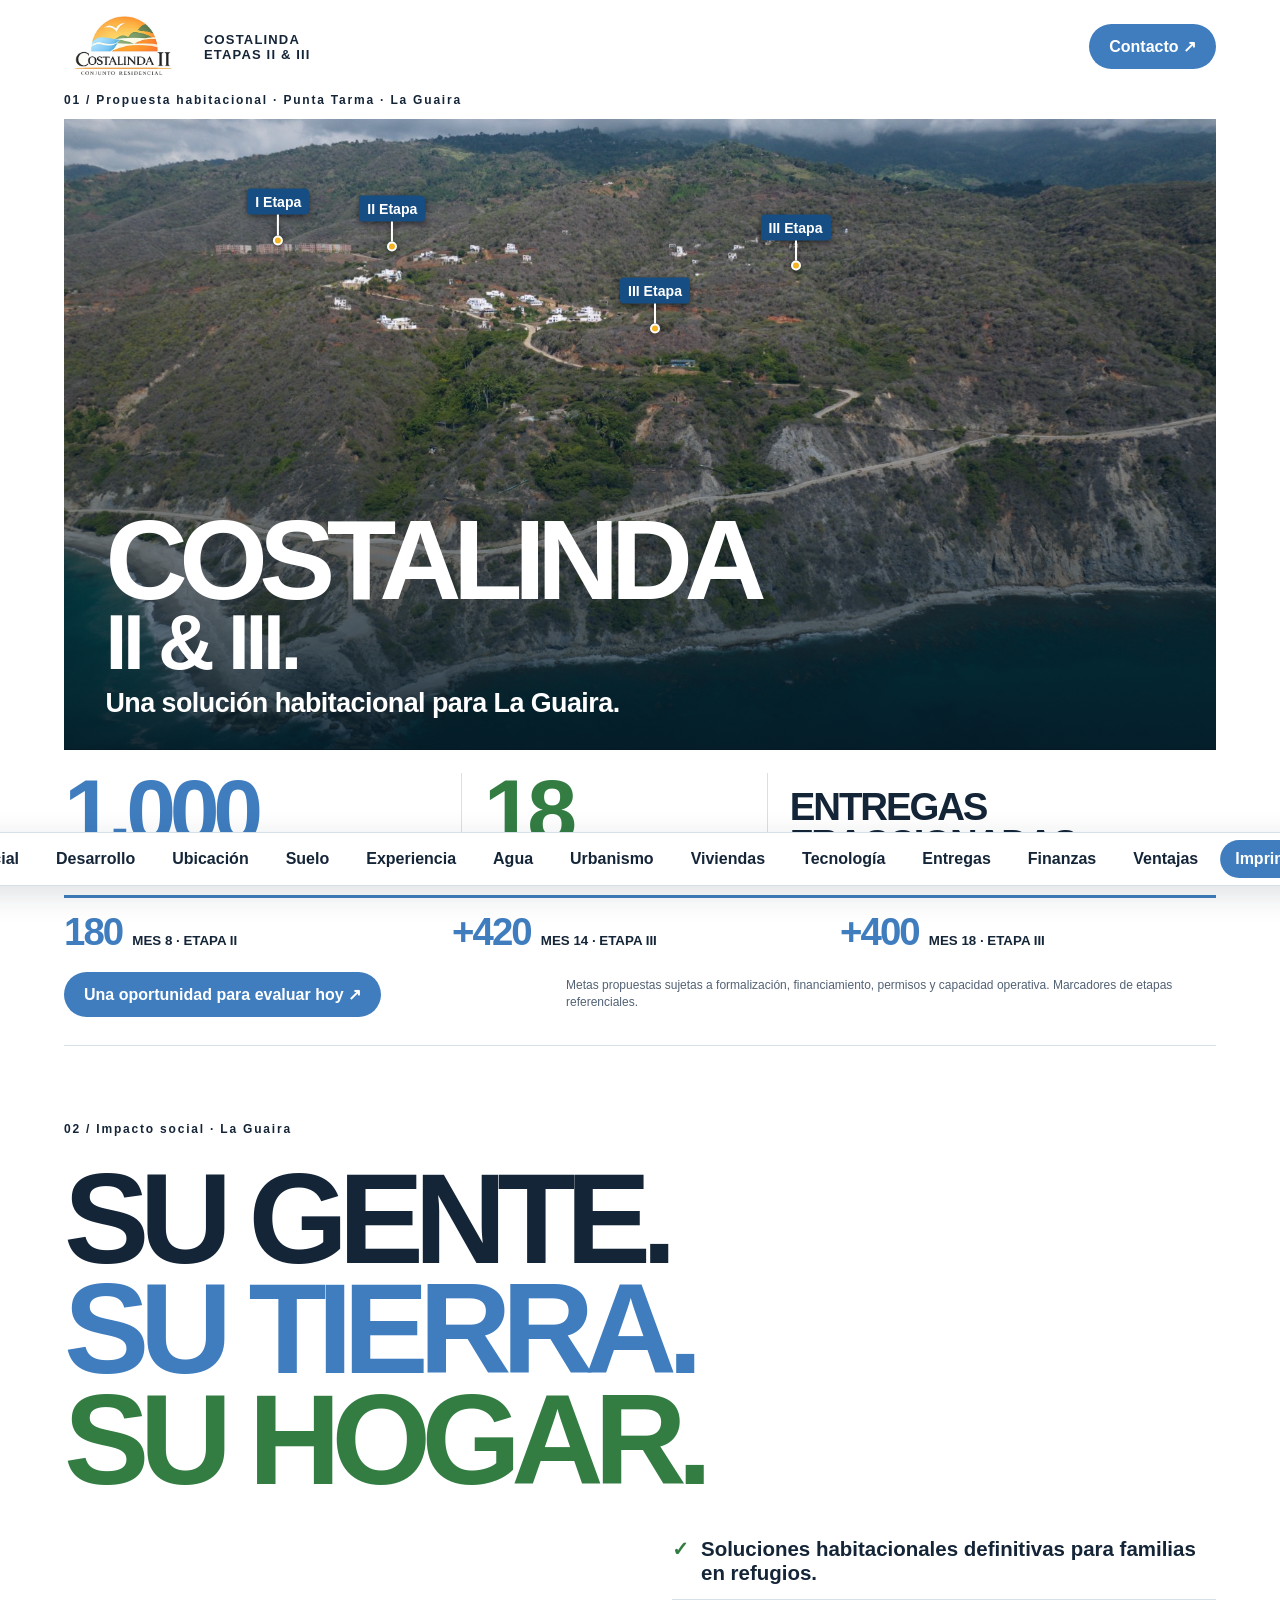
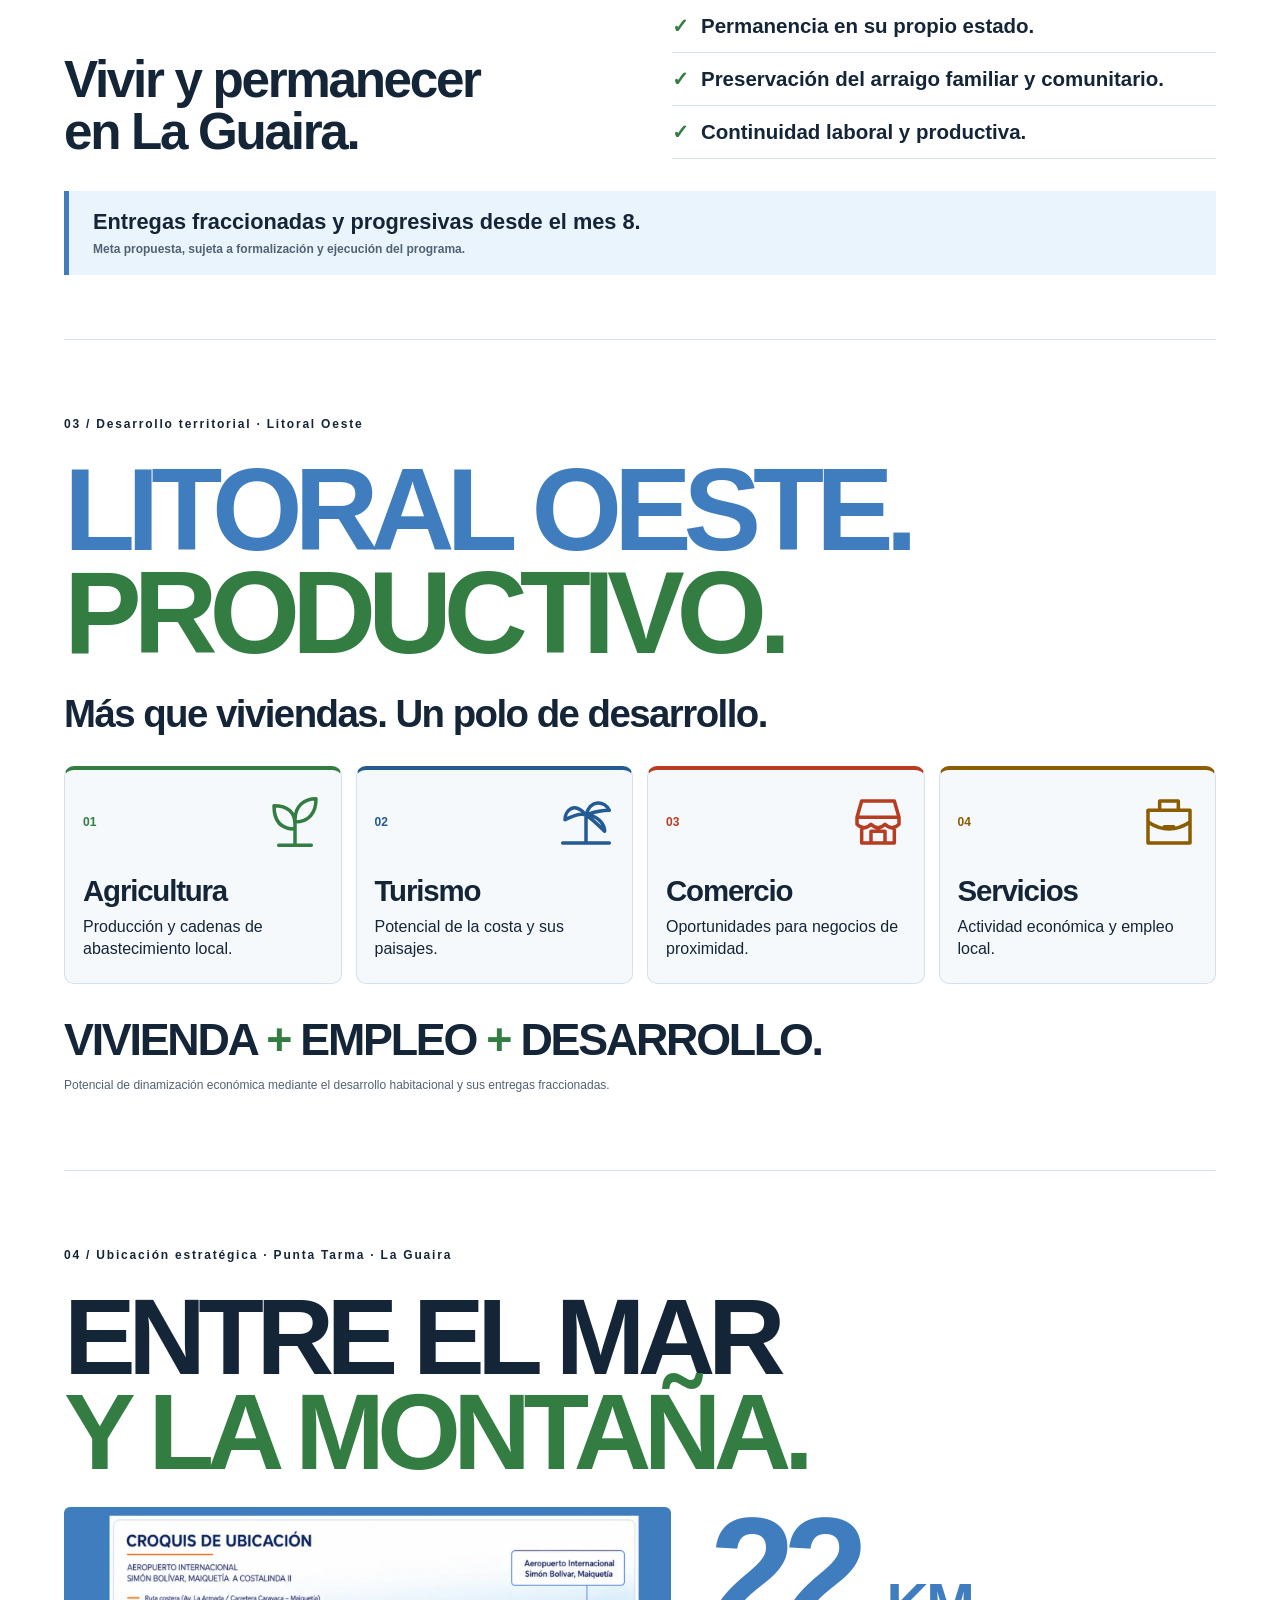
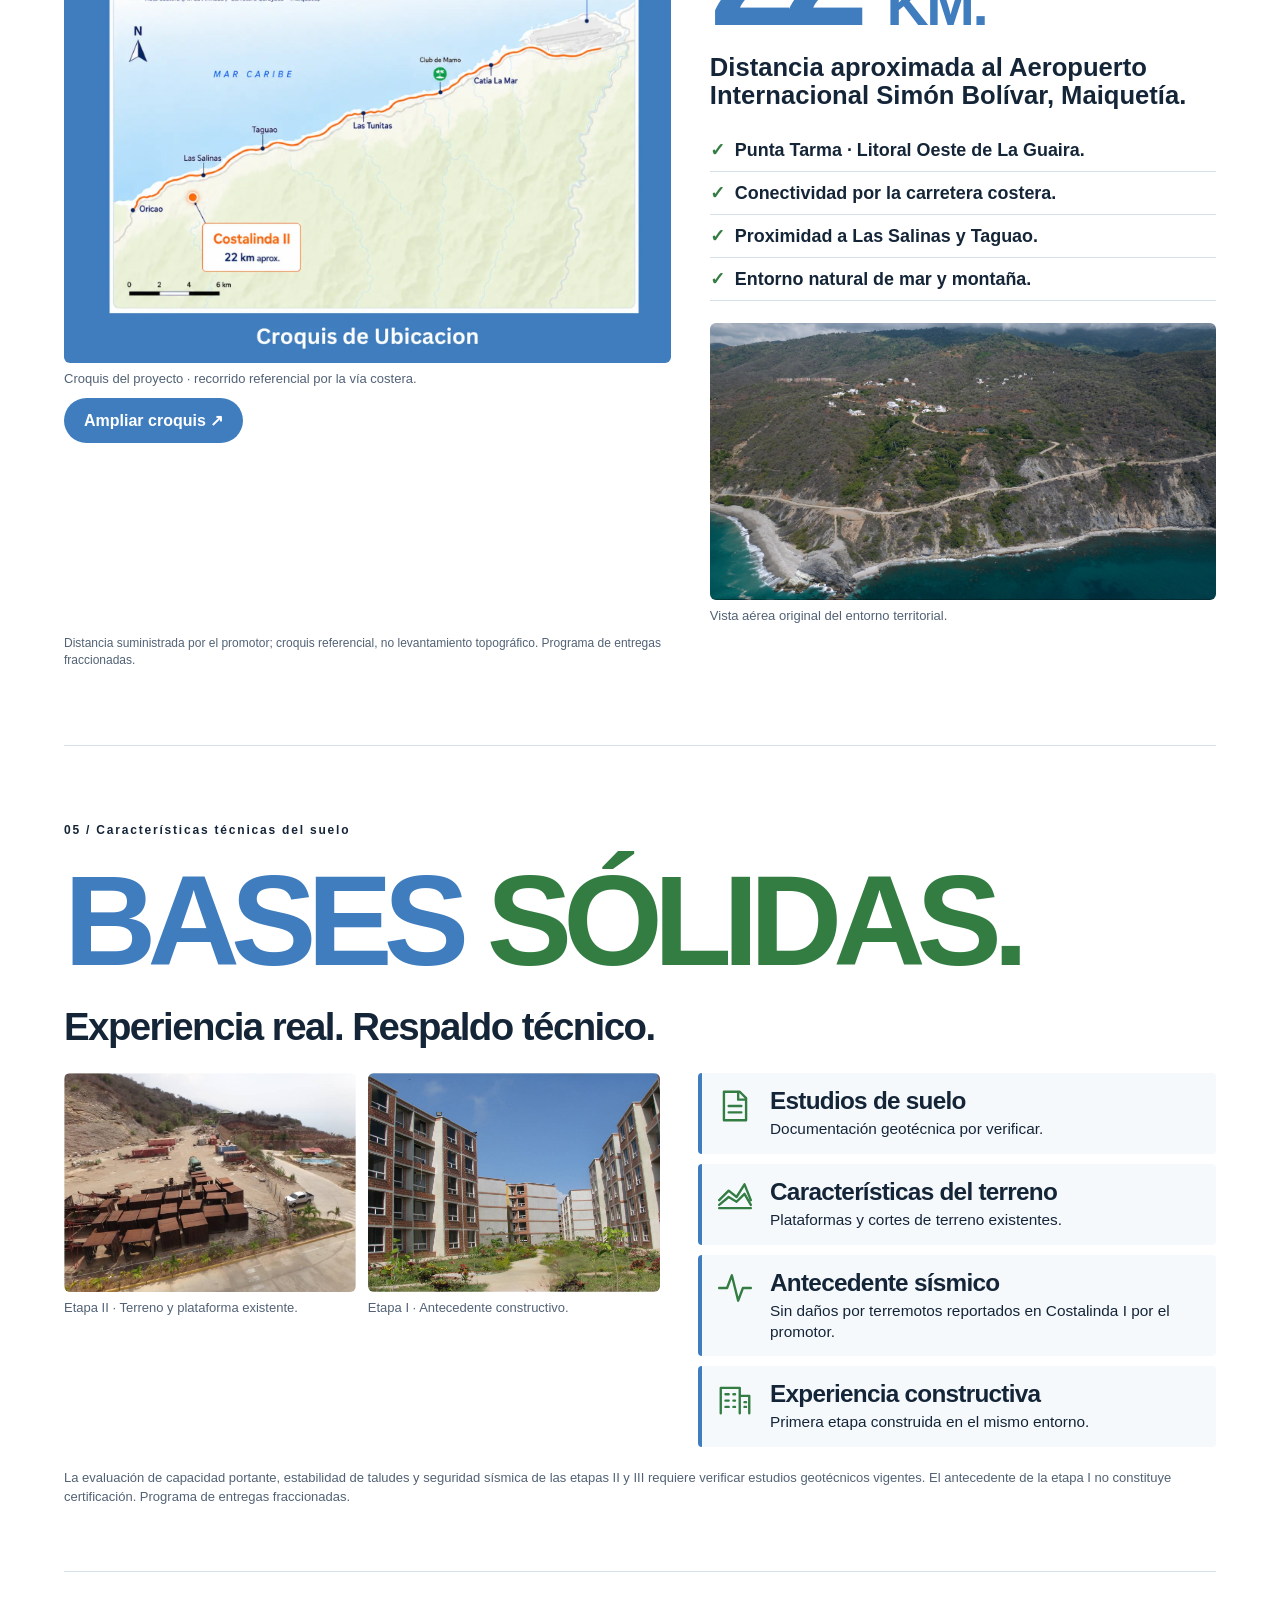
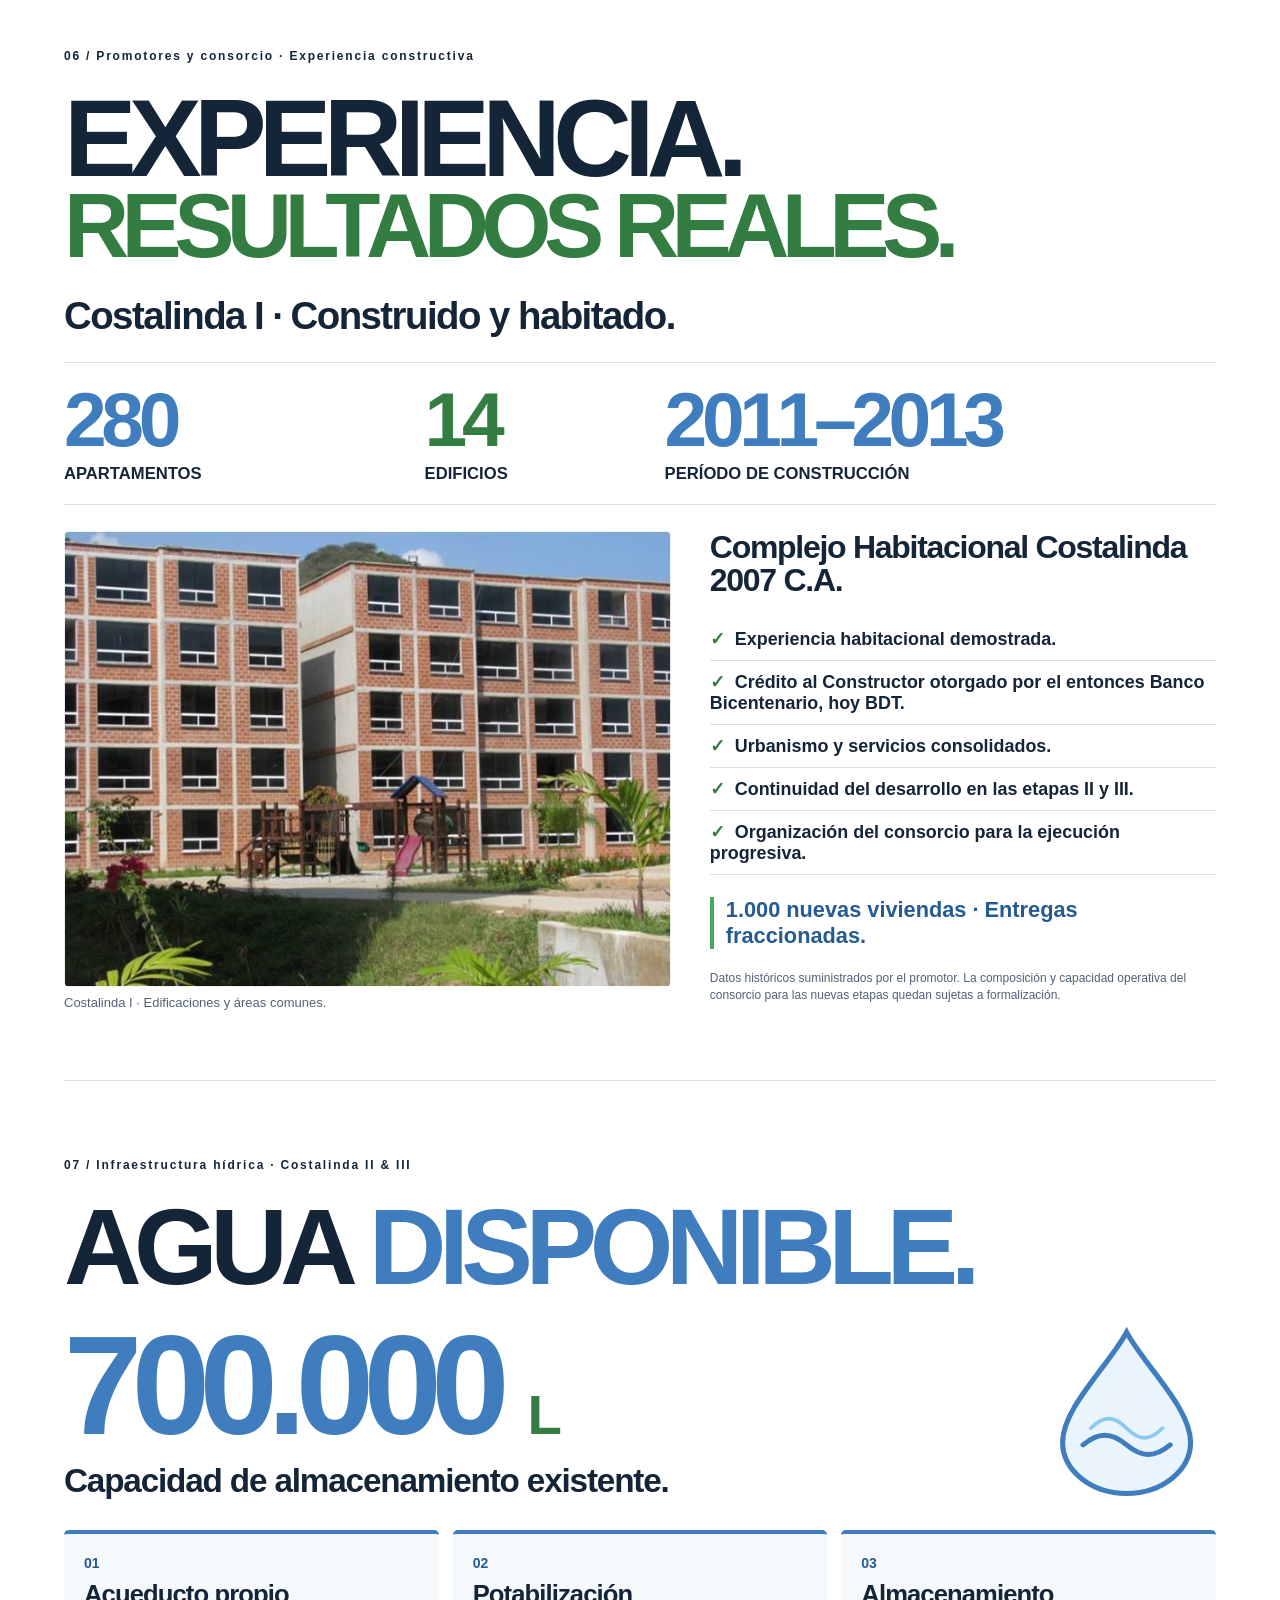
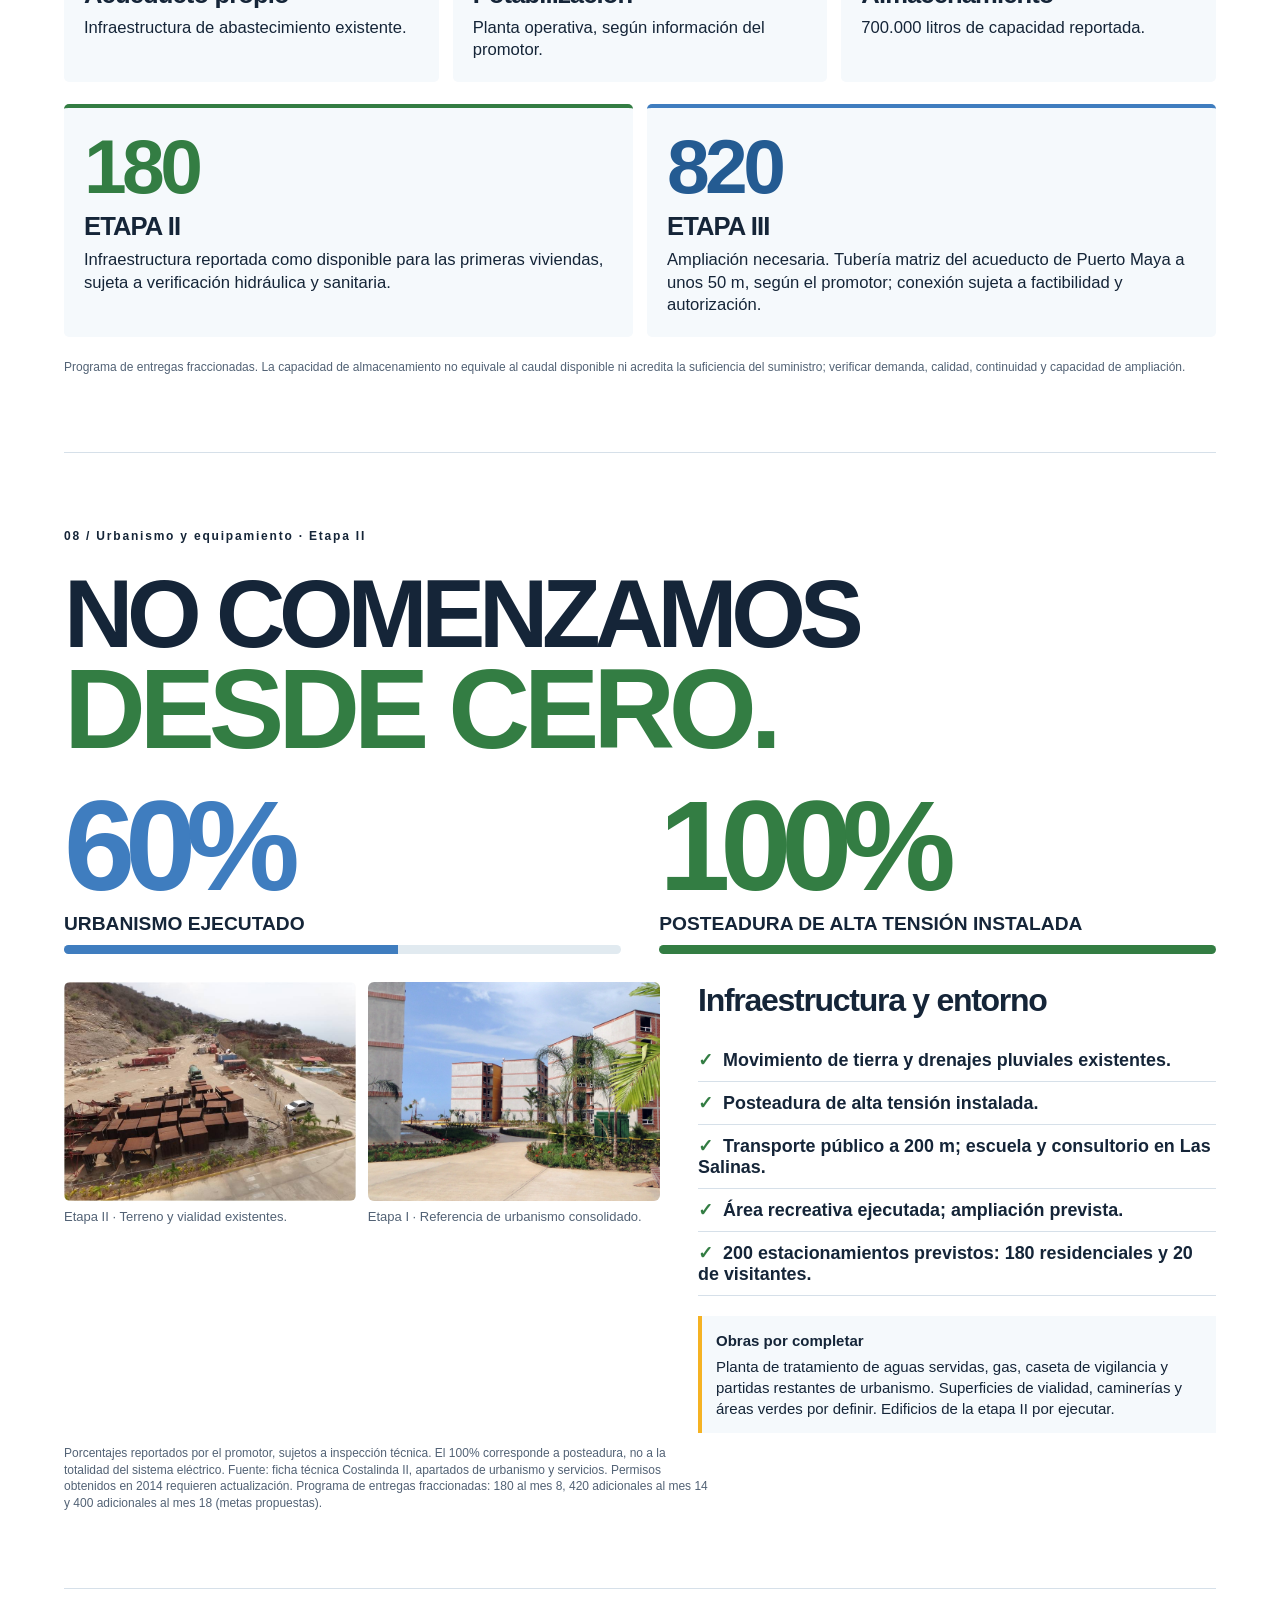
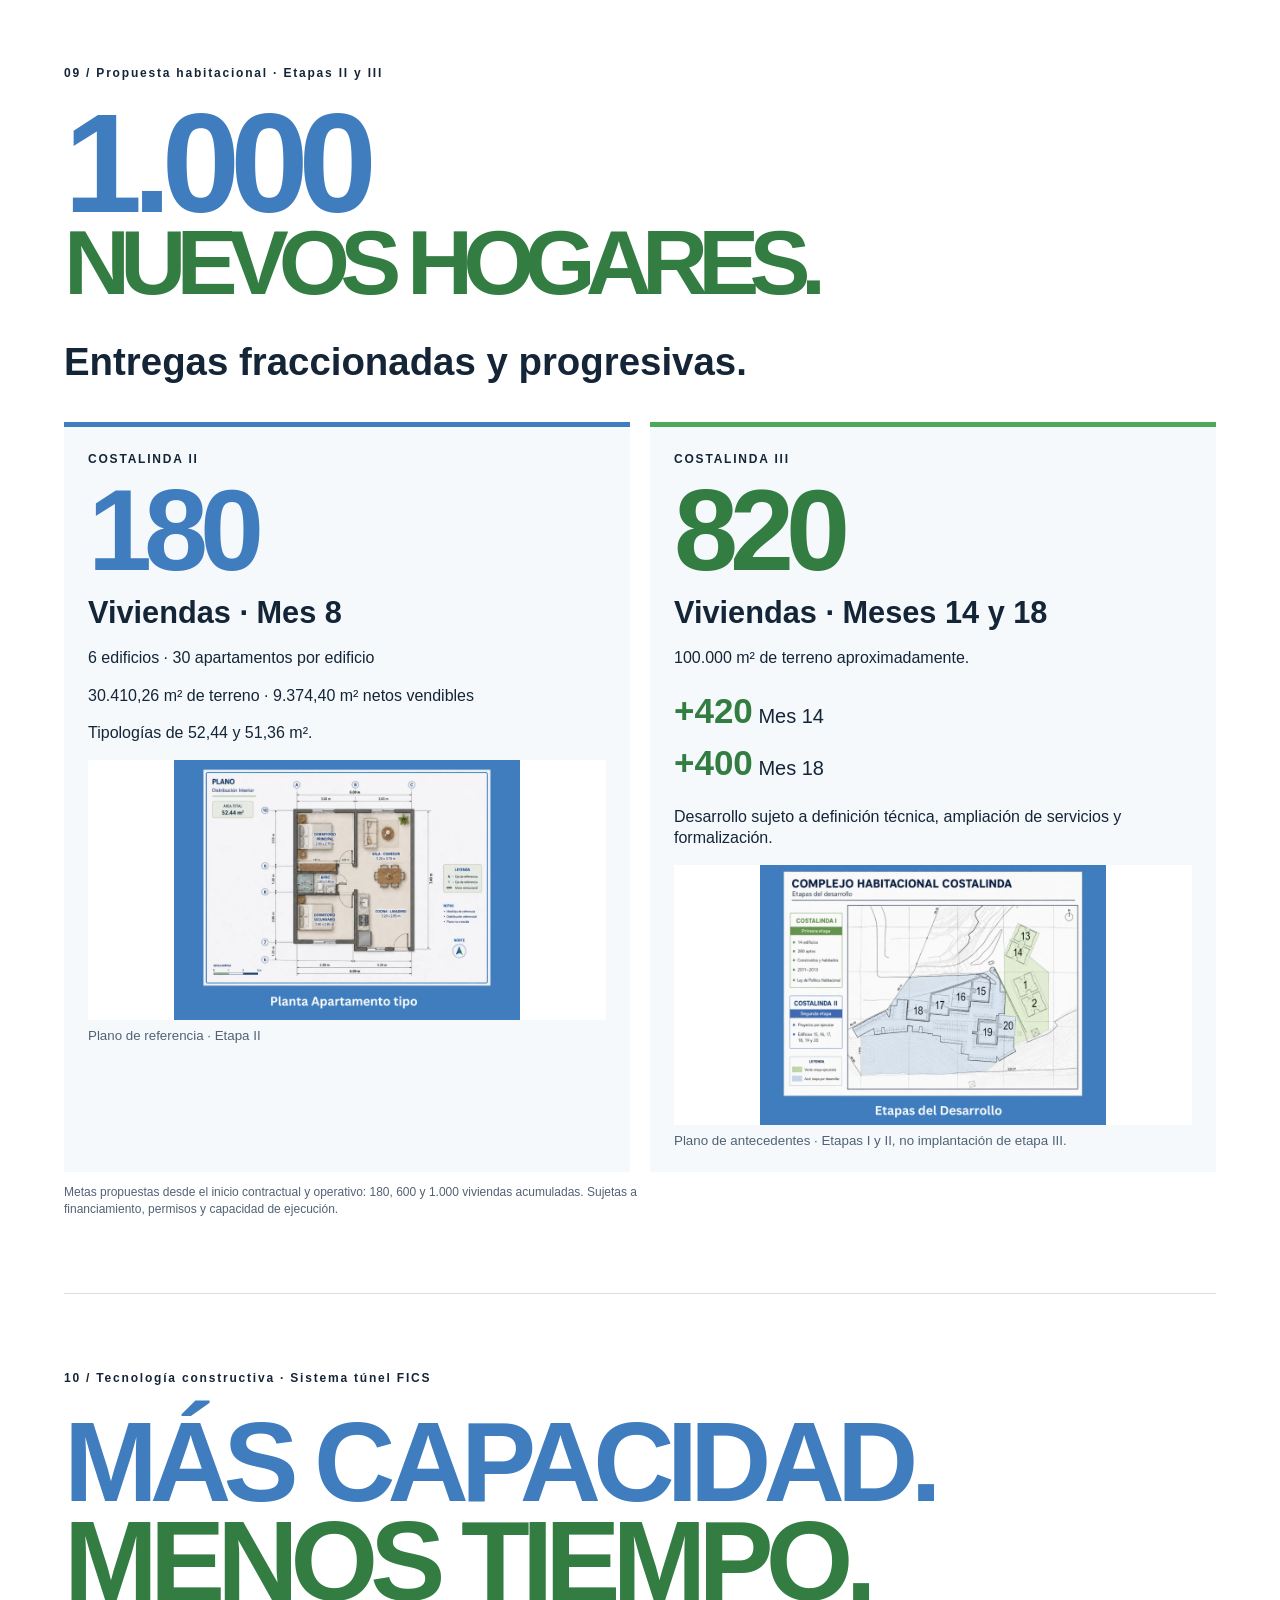
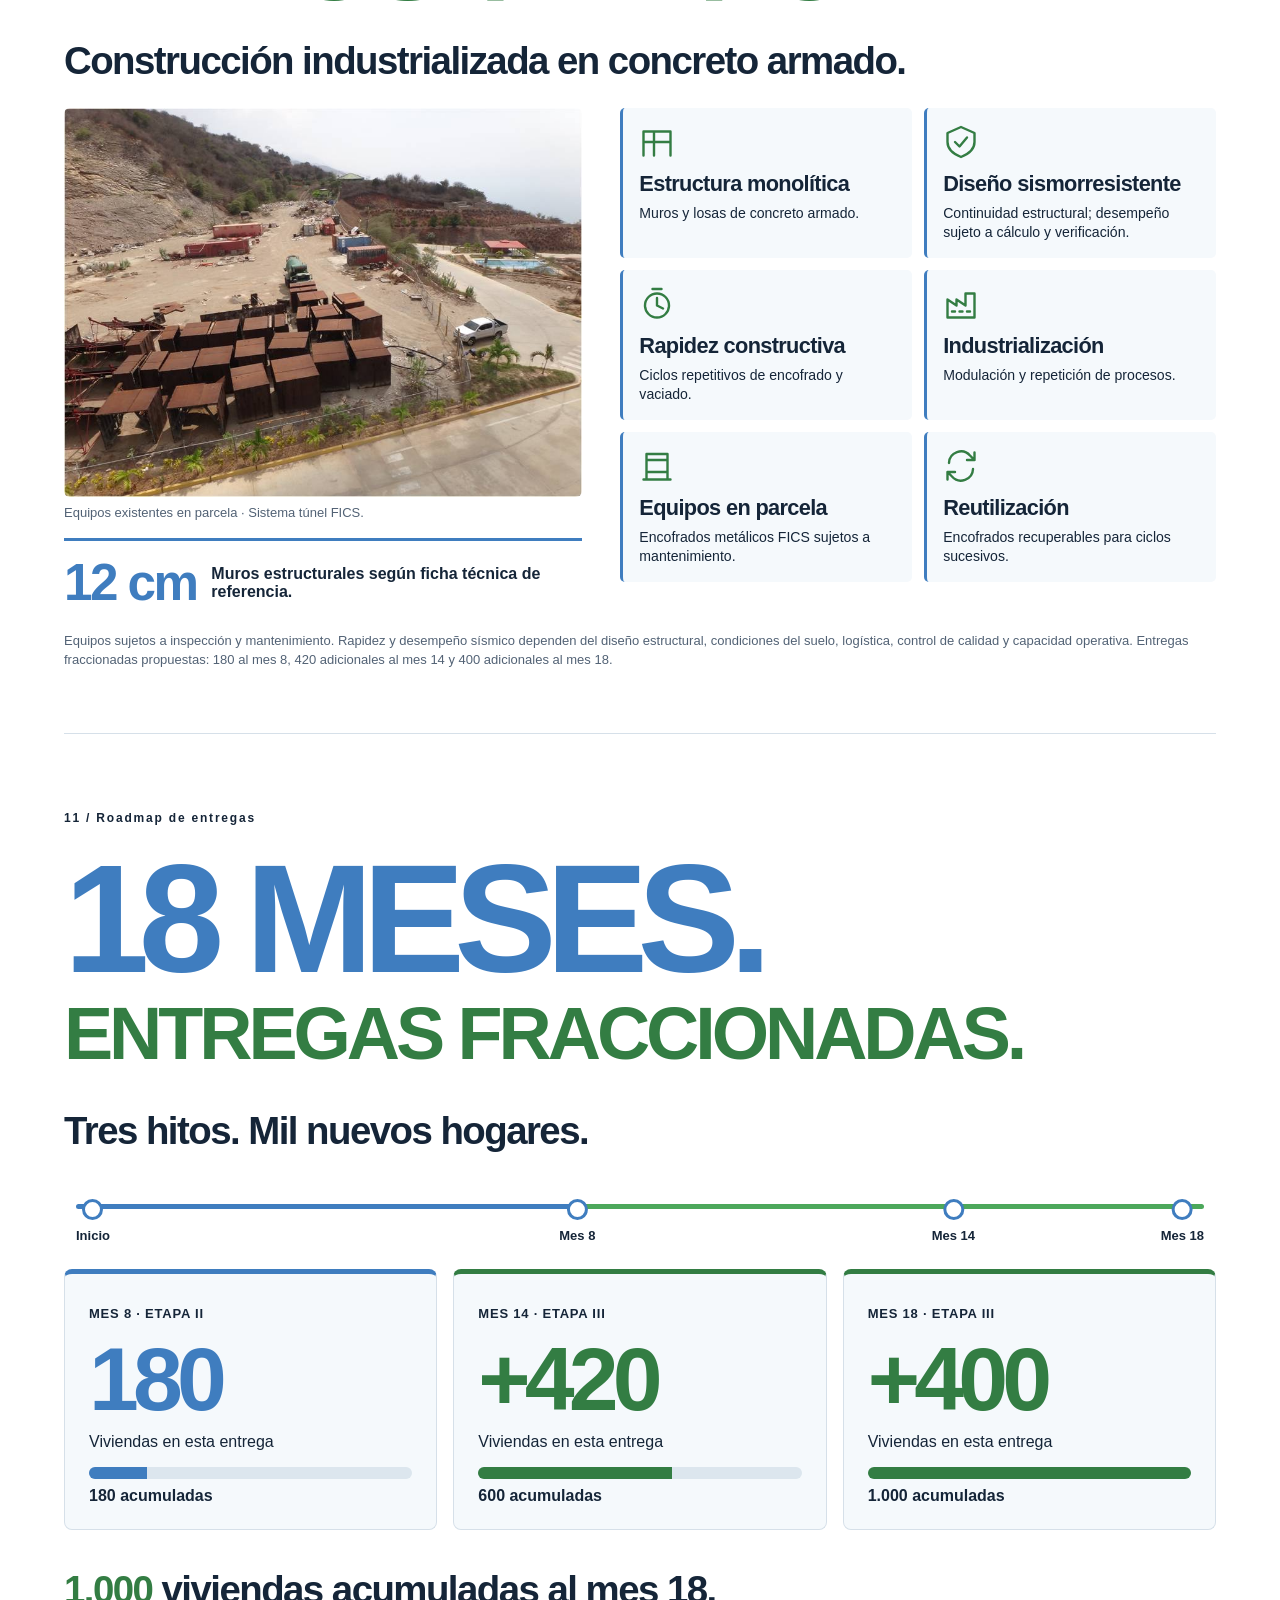
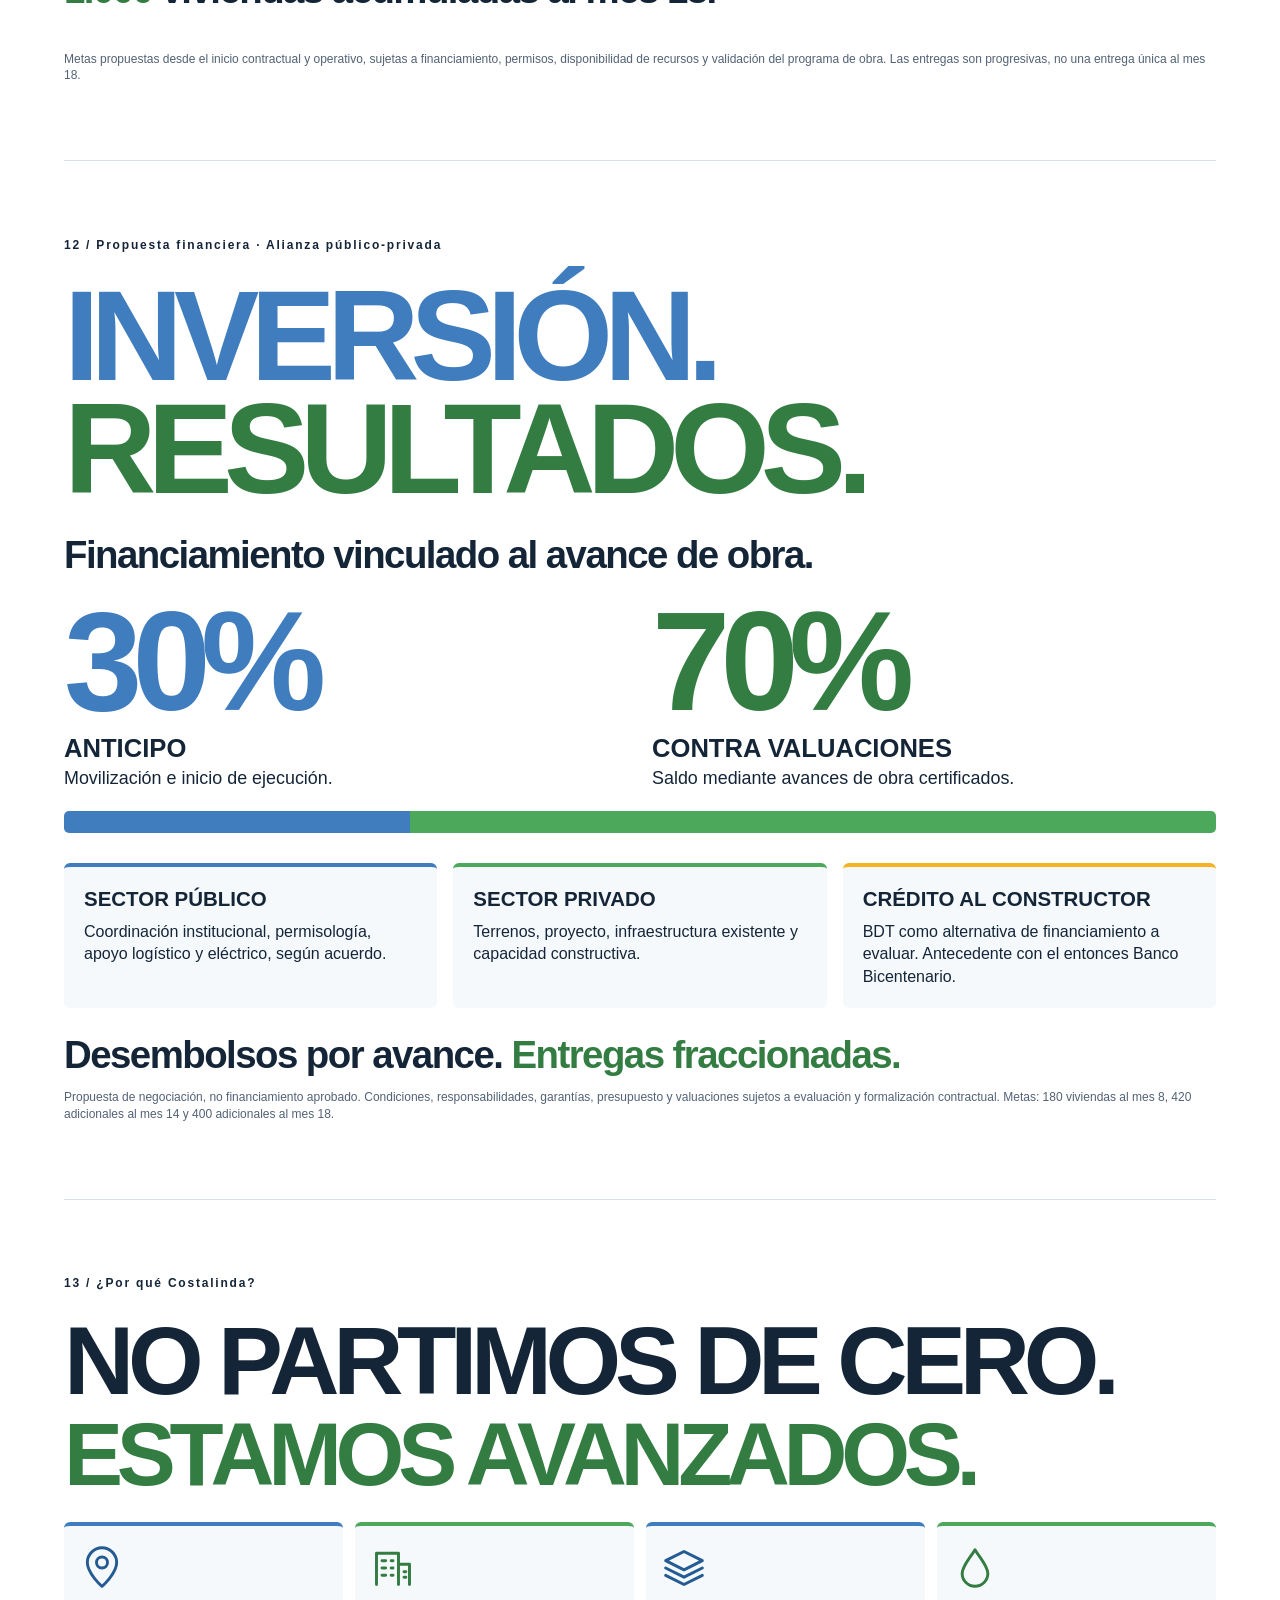
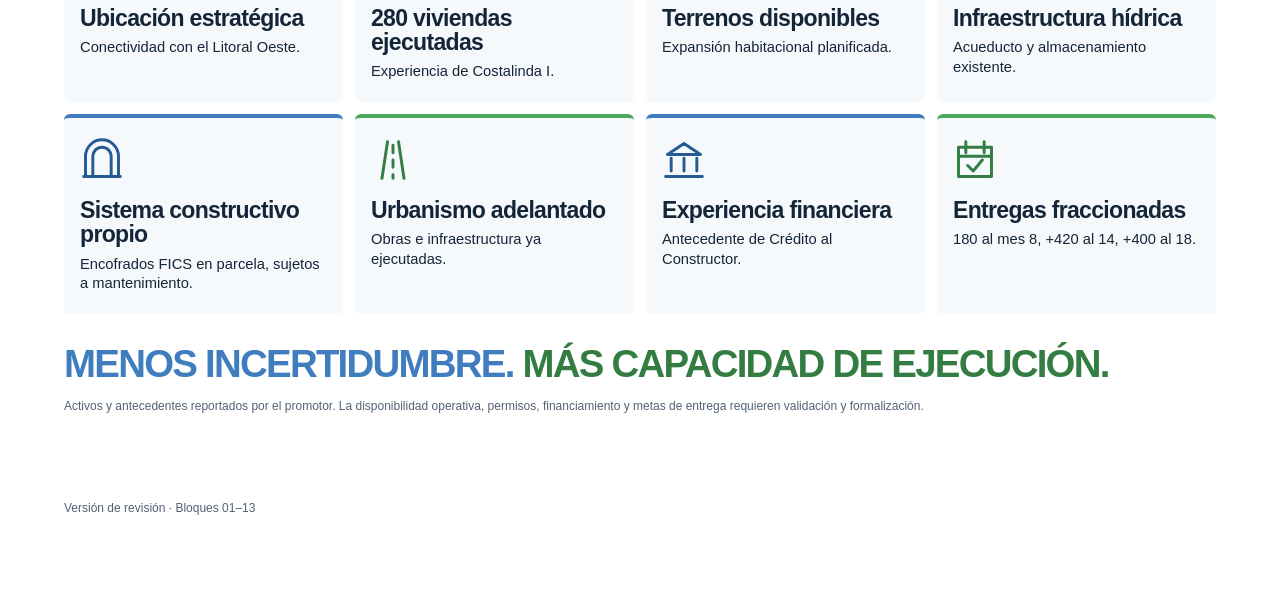
==== index.html @ 5ce980c4 "V2.2: bloque 13 ventajas competitivas; conservar bloques 01–12 y formato impresión" ====
<!doctype html><html lang="es"><head><meta charset="utf-8"><meta name="viewport" content="width=device-width,initial-scale=1"><title>Costalinda II & III | Propuesta institucional</title><style>
:root{--blue:#3F7DBF;--green:#4CA85B;--ink:#152538;--gold:#F5B223;--sky:#8CC8F0;--orange:#E6512E}*{box-sizing:border-box}body{margin:0;color:var(--ink);background:#fff;font-family:Arial,Helvetica,sans-serif}button,a{font:inherit}button{cursor:pointer}header{display:flex;align-items:center;justify-content:space-between;padding:14px 5vw;gap:16px}header img{width:122px;height:65px;object-fit:contain}header .brand{display:flex;align-items:center;gap:18px;font-weight:800;font-size:13px;letter-spacing:.09em}button,.cta{border:0;border-radius:40px;padding:13px 20px;background:var(--blue);color:#fff;font-weight:700;text-decoration:none;display:inline-block}button:hover,.cta:hover{background:#245b92}button:focus-visible,a:focus-visible{outline:3px solid var(--gold);outline-offset:4px}.hero{padding:0 5vw 28px}.eyebrow{font-size:12px;letter-spacing:.15em;font-weight:800;margin:0 0 12px}.visual{position:relative;isolation:isolate;overflow:hidden;aspect-ratio:1600/877;background:#153f54}.visual>img{position:absolute;inset:0;width:100%;height:100%;object-fit:contain}.visual:after{content:'';position:absolute;inset:0;background:linear-gradient(0deg,rgba(5,26,38,.88),rgba(5,26,38,.25) 45%,transparent 67%);z-index:0}.headline{position:absolute;left:3.6%;right:3%;bottom:5%;color:#fff;z-index:2}.headline h1{font-size:clamp(32px,8.9vw,164px);line-height:.85;letter-spacing:-.075em;margin:0 0 12px;font-weight:900}.headline h1 span{display:block;font-size:.69em;letter-spacing:-.055em}.headline p{margin:0;font-size:clamp(13px,2.1vw,34px);font-weight:700;letter-spacing:-.02em}.pin{position:absolute;left:var(--x);top:var(--y);transform:translate(-50%,-100%);z-index:3;display:flex;flex-direction:column;align-items:center;color:white;font-size:clamp(8px,1.1vw,16px);font-weight:800;white-space:nowrap;filter:drop-shadow(0 2px 3px #0008)}.pin b{background:#164e84;padding:5px 8px;border-radius:4px}.pin i{width:2px;height:clamp(7px,1.6vw,27px);background:white}.pin em{width:10px;height:10px;background:var(--gold);border:2px solid white;border-radius:50%}.numbers{display:grid;grid-template-columns:1.4fr 1fr 1.5fr;gap:22px;margin:23px 0 16px;align-items:center}.metric{border-right:1px solid #d6e0e9}.metric strong{font-size:clamp(42px,7vw,112px);line-height:.85;letter-spacing:-.07em;display:block;color:var(--blue)}.metric:nth-child(2) strong{color:#337d43}.metric span{font-size:clamp(13px,1.4vw,22px);font-weight:800;display:block;margin-top:8px}.delivery{font-size:clamp(20px,3vw,44px);line-height:.96;font-weight:900;letter-spacing:-.055em}.milestones{display:grid;grid-template-columns:repeat(3,1fr);gap:12px;border-top:3px solid var(--blue);padding-top:12px}.milestones div{display:flex;gap:10px;align-items:baseline}.milestones strong{font-size:clamp(24px,3vw,45px);color:var(--blue);letter-spacing:-.05em}.milestones small{font-weight:700}.foot{display:flex;justify-content:space-between;align-items:center;gap:16px;margin-top:18px}.note{font-size:12px;color:#526275;max-width:650px;line-height:1.4}.dock{position:fixed;bottom:14px;left:50%;transform:translateX(-50%);display:flex;gap:7px;align-items:center;padding:7px;background:#fff;border:1px solid #d6e0e9;border-radius:40px;box-shadow:0 8px 30px #14253925;z-index:5;white-space:nowrap}.dock a{padding:10px 15px;color:var(--ink);font-weight:700;text-decoration:none}.dock button{padding:10px 15px}.web-footer{padding:10px 5vw 85px;color:#526275;font-size:12px}.print-only{display:none}dialog{border:0;border-radius:16px;padding:30px;max-width:90vw;box-shadow:0 10px 50px #0004}dialog::backdrop{background:#14253988}dialog a{display:block;margin:15px 0;color:#245b92}.headline{animation:appear .7s ease both}@keyframes appear{from{opacity:0;transform:translateY(12px)}to{opacity:1;transform:none}}@media(prefers-reduced-motion:reduce){*{animation:none!important}}@media(max-width:650px){header{padding:10px 4vw}header img{width:92px;height:48px}header .brand{font-size:10px;gap:8px}header button{padding:10px;font-size:12px}.hero{padding:0 4vw 20px}.headline h1{font-size:9vw;margin-bottom:6px}.headline p{font-size:3vw}.pin b{padding:2px 4px}.pin em{width:6px;height:6px}.numbers{gap:8px;margin:17px 0}.metric strong{font-size:12vw}.metric span{font-size:11px}.delivery{font-size:5vw}.milestones{gap:8px}.milestones div{display:block}.milestones small{display:block;font-size:11px}.foot{align-items:flex-start;flex-direction:column}.dock{bottom:10px}.dock a,.dock button{font-size:12px}}
@page{size:17in 11in;margin:8mm}@media print{*{print-color-adjust:exact;-webkit-print-color-adjust:exact;animation:none!important}body{margin:0}header{padding:0 0 4mm;height:18mm}header img{width:30mm;height:15mm}header .brand{font-size:11pt}header button,.dock,.web-only,dialog,.web-footer{display:none!important}.print-only{display:block}.hero{padding:0;break-inside:avoid}.eyebrow{font-size:10pt;margin-bottom:3mm}.visual{height:158mm;aspect-ratio:auto}.visual>img{object-fit:cover;object-position:center 45%}.headline h1{font-size:76pt}.headline p{font-size:20pt}.pin{font-size:11pt}.numbers{margin:5mm 0 4mm;gap:6mm}.metric strong{font-size:54pt}.metric span{font-size:13pt}.delivery{font-size:25pt}.milestones{padding-top:3mm}.milestones strong{font-size:26pt}.milestones small{font-size:11pt}.foot{margin-top:3mm;flex-direction:row}.note{font-size:9pt}.print-only{font-size:10pt;font-weight:bold}}

.social{margin:0 5vw;padding:6vw 0 5vw;border-top:1px solid #d6e0e9;scroll-margin-top:20px}.social h2{font-size:clamp(48px,10vw,170px);line-height:.86;letter-spacing:-.075em;font-weight:900;margin:28px 0;color:var(--ink)}.social h2 span{display:block}.social h2 span:nth-child(2){color:var(--blue)}.social h2 span:nth-child(3){color:#337d43}.social-bottom{display:grid;grid-template-columns:1fr 1fr;gap:5vw;align-items:end}.social-lead{font-size:clamp(24px,4vw,60px);font-weight:800;line-height:1.02;letter-spacing:-.045em;margin:0}.social-list{list-style:none;margin:0;padding:0}.social-list li{font-size:clamp(16px,1.6vw,25px);font-weight:700;padding:14px 0;border-bottom:1px solid #d6e0e9;display:flex;gap:12px;align-items:baseline}.social-list li:before{content:'✓';color:#337d43;font-weight:900}.social-strip{margin-top:32px;padding:18px 24px;background:#eaf4fc;border-left:5px solid var(--blue);font-size:clamp(15px,1.7vw,24px);font-weight:700}.social h2 span{animation:appear .7s ease both}.social h2 span:nth-child(2){animation-delay:.12s}.social h2 span:nth-child(3){animation-delay:.24s}@media(max-width:650px){.social{margin:0 4vw;padding:44px 0}.social h2{font-size:clamp(42px,11vw,72px);margin:22px 0}.social-bottom{grid-template-columns:1fr;gap:20px}.social-strip{margin-top:22px;padding:14px}.dock{gap:2px;max-width:96vw}.dock a,.dock button{padding:9px 8px;font-size:11px}}@media print{.social{break-before:page;break-inside:avoid;margin:0;padding:10mm 0 0;border:0}.social h2{font-size:100pt;line-height:.86;margin:8mm 0 10mm}.social-bottom{grid-template-columns:1fr 1fr;gap:15mm}.social-lead{font-size:30pt}.social-list li{font-size:16pt;padding:3mm 0}.social-strip{margin-top:8mm;padding:5mm;font-size:16pt}.social .eyebrow{font-size:11pt}.hero{break-after:auto}}
.productive{margin:0 5vw;padding:6vw 0 5vw;border-top:1px solid #d6e0e9;scroll-margin-top:20px}.productive h2{font-size:clamp(38px,9.1vw,155px);line-height:.88;letter-spacing:-.07em;font-weight:900;margin:28px 0}.productive h2 span{display:block;color:var(--blue);animation:appear .7s ease both}.productive h2 span+span{color:#337d43;animation-delay:.12s}.productive-lead{font-size:clamp(22px,3vw,44px);font-weight:800;letter-spacing:-.04em;margin:0 0 30px}.sectors{display:grid;grid-template-columns:repeat(4,minmax(0,1fr));gap:14px}.sector{padding:24px 18px;background:#f5f9fc;border:1px solid #d6e0e9;border-top:4px solid var(--accent);border-radius:10px;transition:transform .22s ease,background .22s ease}.sector:hover{transform:translateY(-5px);background:#eaf4fc}.sector-top{display:flex;justify-content:space-between;align-items:center;color:var(--accent);font-weight:800;font-size:12px}.sector svg{width:56px;height:56px}.sector h3{font-size:clamp(19px,2.3vw,36px);letter-spacing:-.04em;margin:24px 0 8px}.sector p{font-size:clamp(14px,1.25vw,19px);line-height:1.35;margin:0}.productive-close{font-size:clamp(20px,3.5vw,55px);font-weight:900;letter-spacing:-.05em;margin-top:30px}.productive-close b{color:#337d43}@media(max-width:650px){.productive{margin:0 4vw;padding:44px 0}.productive h2{font-size:clamp(34px,9.5vw,65px);margin:22px 0}.sectors{grid-template-columns:repeat(2,minmax(0,1fr));gap:10px}.sector{padding:15px 12px}.sector svg{width:40px;height:40px}.sector h3{margin-top:16px}.dock{gap:2px;max-width:96vw;flex-wrap:wrap;justify-content:center}.dock a,.dock button{padding:8px 6px;font-size:10px}}@media(prefers-reduced-motion:reduce){.sector{transition:none}}@media print{.productive{break-before:page;break-inside:avoid;margin:0;padding:10mm 0 0;border:0}.productive h2{font-size:85pt;margin:8mm 0;line-height:.88}.productive-lead{font-size:26pt;margin-bottom:8mm}.sectors{grid-template-columns:repeat(4,minmax(0,1fr));gap:4mm}.sector{padding:6mm 4mm;border-radius:2mm;transform:none!important}.sector svg{width:15mm;height:15mm}.sector h3{font-size:22pt;margin:6mm 0 2mm}.sector p{font-size:13pt}.productive-close{font-size:30pt;margin-top:9mm}.productive .note{font-size:11pt}}.location{margin:0 5vw;padding:6vw 0 5vw;border-top:1px solid #d6e0e9;scroll-margin-top:20px}.location h2{font-size:clamp(40px,8.4vw,145px);line-height:.88;letter-spacing:-.07em;margin:28px 0;font-weight:900}.location h2 span{display:block}.location h2 span+span{color:#337d43}.location-grid{display:grid;grid-template-columns:1.2fr 1fr;gap:3vw;align-items:start}.location figure{margin:0}.location figure img{display:block;width:100%;height:auto;border-radius:6px}.location figcaption{font-size:13px;color:#526275;margin-top:8px}.location-distance{font-size:clamp(76px,12vw,190px);line-height:.85;letter-spacing:-.08em;color:var(--blue);font-weight:900;margin:0 0 15px}.location-distance small{font-size:.38em;letter-spacing:-.04em}.location-airport{font-size:clamp(18px,2vw,30px);font-weight:800;line-height:1.1;margin:0 0 16px}.location-list{list-style:none;padding:0;margin:20px 0}.location-list li{padding:10px 0;border-bottom:1px solid #d6e0e9;font-weight:700;font-size:clamp(15px,1.4vw,21px)}.location-list li:before{content:'✓';color:#337d43;margin-right:10px}.location-photo{margin-top:22px!important}.location-map-button{margin-top:12px}.location h2{animation:appear .7s ease both}.location-dialog{width:min(94vw,1200px);max-width:94vw;padding:16px}.location-dialog img{width:100%;max-height:78vh;object-fit:contain;display:block}.location-dialog button{margin-top:10px}@media(max-width:650px){.location{margin:0 4vw;padding:44px 0}.location-grid{grid-template-columns:1fr;gap:24px}.location h2{font-size:clamp(36px,9vw,65px)}.dock{white-space:normal}.dock a,.dock button{padding:7px 6px}}@media print{.location{break-before:page;break-inside:avoid;margin:0;padding:5mm 0 0;border:0}.location h2{font-size:60pt;margin:5mm 0 7mm;line-height:.9}.location-grid{grid-template-columns:1.2fr 1fr;gap:8mm}.location figure img{max-height:132mm;object-fit:contain}.location-distance{font-size:76pt;margin-bottom:3mm}.location-airport{font-size:17pt;margin-bottom:3mm}.location-list{margin:3mm 0}.location-list li{font-size:12pt;padding:2mm 0}.location-photo{margin-top:3mm!important}.location-photo img{max-height:55mm!important;object-fit:cover!important}.location figcaption{font-size:9pt}.location .note{font-size:9pt}}.soil{margin:0 5vw;padding:6vw 0 5vw;border-top:1px solid #d6e0e9;scroll-margin-top:20px}.soil h2{font-size:clamp(48px,10vw,170px);line-height:.88;letter-spacing:-.07em;font-weight:900;margin:28px 0;color:var(--blue);animation:appear .7s ease both}.soil h2 span{color:#337d43}.soil-lead{font-size:clamp(22px,3vw,44px);font-weight:800;letter-spacing:-.04em;margin:0 0 24px}.soil-grid{display:grid;grid-template-columns:1.15fr 1fr;gap:3vw;align-items:start}.soil-photos{display:grid;grid-template-columns:1fr 1fr;gap:12px}.soil figure{margin:0}.soil figure img{display:block;width:100%;aspect-ratio:4/3;object-fit:cover;border-radius:6px}.soil figcaption{font-size:13px;color:#526275;margin-top:8px}.soil-items{display:grid;gap:10px}.soil-item{display:flex;gap:16px;align-items:start;padding:14px;background:#f5f9fc;border-left:4px solid var(--blue);border-radius:4px;transition:background .2s}.soil-item:hover{background:#eaf4fc}.soil-item svg{width:38px;height:38px;color:#337d43;flex-shrink:0}.soil-item h3{font-size:clamp(17px,1.9vw,28px);margin:0 0 4px;letter-spacing:-.03em}.soil-item p{font-size:clamp(14px,1.2vw,18px);line-height:1.35;margin:0}.soil-note{font-size:13px;color:#526275;line-height:1.45;margin:22px 0 0}@media(max-width:650px){.soil{margin:0 4vw;padding:44px 0}.soil h2{font-size:clamp(45px,12vw,80px)}.soil-grid{grid-template-columns:1fr;gap:24px}.soil-photos{gap:8px}}@media(prefers-reduced-motion:reduce){.soil h2{animation:none}.soil-item{transition:none}}@media print{.soil{break-before:page;break-inside:avoid;margin:0;padding:5mm 0 0;border:0}.soil h2{font-size:86pt;margin:5mm 0 7mm;animation:none}.soil-lead{font-size:25pt;margin-bottom:6mm}.soil-grid{grid-template-columns:1.15fr 1fr;gap:8mm}.soil-photos{gap:3mm}.soil figure img{max-height:105mm;object-fit:contain}.soil figcaption{font-size:10pt}.soil-items{gap:3mm}.soil-item{padding:3mm;gap:3mm;break-inside:avoid}.soil-item svg{width:10mm;height:10mm}.soil-item h3{font-size:17pt}.soil-item p{font-size:12pt}.soil-note{font-size:10pt;margin-top:5mm}}.experience{margin:0 5vw;padding:6vw 0 5vw;border-top:1px solid #d6e0e9;scroll-margin-top:20px}.experience h2{font-size:clamp(40px,8.5vw,145px);line-height:.88;letter-spacing:-.07em;font-weight:900;color:var(--ink);margin:28px 0;animation:appear .7s ease both}.experience h2 span{display:block;color:#337d43;font-size:.83em}.exp-lead{font-size:clamp(22px,3vw,44px);font-weight:800;margin:0 0 24px;letter-spacing:-.04em}.exp-metrics{display:grid;grid-template-columns:1fr .65fr 1.6fr;gap:16px;border-block:1px solid #d6e0e9;padding:20px 0;margin:0 0 26px}.exp-metrics strong{display:block;font-size:clamp(32px,6vw,96px);line-height:.95;letter-spacing:-.07em;color:var(--blue);font-weight:900}.exp-metrics div:nth-child(2) strong{color:#337d43}.exp-metrics b{display:block;font-size:clamp(10px,1.3vw,17px);margin-top:8px}.exp-grid{display:grid;grid-template-columns:1.2fr 1fr;gap:3vw;align-items:start}.exp-grid figure{margin:0}.exp-grid img{display:block;width:100%;height:auto;border-radius:6px}.exp-grid figcaption{font-size:13px;color:#526275;margin-top:8px}.exp-grid h3{font-size:clamp(22px,2.5vw,36px);line-height:1.05;letter-spacing:-.04em;margin:0}.exp-tag{font-weight:800;color:#245b92;font-size:clamp(16px,1.7vw,24px);border-left:4px solid var(--green);padding-left:12px}@media(max-width:650px){.experience{margin:0 4vw;padding:44px 0}.experience h2{font-size:clamp(34px,9vw,65px)}.exp-grid{grid-template-columns:1fr;gap:22px}.exp-metrics{gap:8px}.exp-metrics strong{font-size:clamp(23px,7vw,45px)}}@media print{.experience{break-before:page;break-inside:avoid;margin:0;padding:5mm 0 0;border:0}.experience h2{font-size:65pt;margin:5mm 0;animation:none}.exp-lead{font-size:23pt;margin-bottom:4mm}.exp-metrics{padding:4mm 0;margin-bottom:5mm;gap:4mm}.exp-metrics strong{font-size:45pt}.exp-metrics b{font-size:11pt}.exp-grid{grid-template-columns:1.2fr 1fr;gap:8mm}.exp-grid img{max-height:100mm;object-fit:contain}.exp-grid figcaption{font-size:10pt}.exp-grid h3{font-size:20pt}.exp-tag{font-size:15pt}.experience .note{font-size:10pt}}.water{margin:0 5vw;padding:6vw 0 5vw;border-top:1px solid #d6e0e9;scroll-margin-top:20px}.water h2{font-size:clamp(38px,8.4vw,145px);line-height:.88;letter-spacing:-.07em;font-weight:900;color:var(--ink);margin:28px 0;animation:appear .7s ease both}.water h2 span{color:var(--blue)}.water-main{display:flex;justify-content:space-between;align-items:center;gap:24px;margin:28px 0}.water-number{font-size:clamp(48px,11vw,180px);line-height:.86;letter-spacing:-.075em;color:var(--blue);font-weight:900;white-space:nowrap}.water-number small{font-size:.4em;letter-spacing:0;color:#337d43}.water-lead{font-weight:800;font-size:clamp(18px,2.6vw,40px);letter-spacing:-.035em;margin:16px 0 0}.water-icon{width:clamp(60px,14vw,190px);flex-shrink:0}.water-flow{display:grid;grid-template-columns:repeat(3,minmax(0,1fr));gap:14px}.water-flow article,.water-phase article{border-top:4px solid var(--blue);background:#f5f9fc;padding:20px;border-radius:5px}.water-flow article:hover{background:#eaf4fc}.water-step{color:#245b92;font-weight:800;font-size:14px}.water h3{font-size:clamp(18px,2vw,28px);letter-spacing:-.035em;margin:8px 0}.water-flow p,.water-phase p{font-size:clamp(14px,1.3vw,19px);line-height:1.35;margin:0}.water-phase{display:grid;grid-template-columns:1fr 1fr;gap:14px;margin:22px 0}.water-phase article:first-child{border-color:#337d43}.water-phase strong{font-size:clamp(44px,6vw,92px);line-height:1;letter-spacing:-.06em;color:#245b92}.water-phase article:first-child strong{color:#337d43}.water .note{max-width:none}@media(max-width:650px){.water{margin:0 4vw;padding:44px 0}.water-main{gap:8px}.water-number{font-size:clamp(36px,10vw,65px)}.water-flow{grid-template-columns:1fr}.water-phase{grid-template-columns:1fr}.water-icon{width:60px}}@media print{.water{break-before:page;break-inside:avoid;margin:0;padding:5mm 0 0;border:0}.water h2{font-size:65pt;margin:5mm 0;animation:none}.water-main{margin:5mm 0;gap:8mm}.water-number{font-size:86pt}.water-lead{font-size:22pt;margin:4mm 0}.water-icon{width:34mm}.water-flow{grid-template-columns:repeat(3,1fr);gap:4mm}.water-phase{grid-template-columns:1fr 1fr;gap:4mm;margin:5mm 0}.water-flow article,.water-phase article{padding:4mm;break-inside:avoid}.water h3{font-size:16pt;margin:2mm 0}.water-flow p,.water-phase p{font-size:12pt}.water-phase strong{font-size:40pt}.water .note{font-size:10pt}}.urban{margin:0 5vw;padding:6vw 0 5vw;border-top:1px solid #d6e0e9;scroll-margin-top:20px}.urban h2{font-size:clamp(36px,7.5vw,135px);line-height:.9;letter-spacing:-.065em;font-weight:900;margin:28px 0;color:var(--ink);animation:appear .7s ease both}.urban h2 span{display:block;color:#337d43;font-size:1.18em}.urban-metrics{display:grid;grid-template-columns:1fr 1fr;gap:3vw;margin:28px 0}.urban-metrics strong{display:block;font-size:clamp(60px,10vw,150px);font-weight:900;letter-spacing:-.08em;line-height:.9;color:var(--blue)}.urban-metrics>div+div strong{color:#337d43}.urban-metrics b{display:block;font-size:clamp(12px,1.5vw,22px);margin:10px 0}.urban-track{height:9px;border-radius:9px;background:#e1eaf0;overflow:hidden}.urban-track i{display:block;height:100%;background:var(--blue)}.urban-metrics>div+div i{background:#337d43}.urban-grid{display:grid;grid-template-columns:1.15fr 1fr;gap:3vw;align-items:start}.urban-photos{display:grid;grid-template-columns:1fr 1fr;gap:12px}.urban figure{margin:0}.urban img{display:block;width:100%;aspect-ratio:4/3;object-fit:cover;border-radius:6px}.urban figcaption{font-size:13px;color:#526275;margin-top:8px}.urban h3{font-size:clamp(20px,2.5vw,34px);margin:0;letter-spacing:-.04em}.urban-pending{background:#f5f9fc;border-left:4px solid var(--gold);padding:14px;font-size:15px;line-height:1.4}.urban-pending p{margin:5px 0 0}@media(max-width:650px){.urban{margin:0 4vw;padding:44px 0}.urban h2{font-size:clamp(30px,8.6vw,58px)}.urban-grid{grid-template-columns:1fr;gap:20px}.urban-metrics strong{font-size:clamp(48px,14vw,80px)}}@media print{.urban{break-before:page;break-inside:avoid;margin:0;padding:5mm 0 0;border:0}.urban h2{font-size:60pt;margin:4mm 0 6mm;animation:none}.urban-metrics{margin:4mm 0 6mm;gap:8mm}.urban-metrics strong{font-size:66pt}.urban-metrics b{font-size:12pt;margin:2mm 0}.urban-track{height:2mm}.urban-grid{grid-template-columns:1.15fr 1fr;gap:7mm}.urban-photos{gap:3mm}.urban img{max-height:85mm;object-fit:contain}.urban figcaption{font-size:9pt}.urban h3{font-size:18pt}.urban-pending{font-size:11pt;padding:3mm}.urban .note{font-size:9pt}}.housing{margin:0 5vw;padding:6vw 0 5vw;border-top:1px solid #d6e0e9}.housing h2{font-size:clamp(55px,11vw,180px);line-height:.85;letter-spacing:-.07em;color:var(--blue);margin:24px 0;font-weight:900}.housing h2 span{display:block;color:#337d43;font-size:.65em}.housing-lead{font-size:clamp(22px,3vw,44px);font-weight:800}.housing-grid{display:grid;grid-template-columns:1fr 1fr;gap:20px}.housing-grid article{border-top:5px solid var(--blue);background:#f5f9fc;padding:24px}.housing-grid article+article{border-color:var(--green)}.housing-grid strong{display:block;font-size:clamp(60px,9vw,140px);line-height:.9;color:var(--blue);letter-spacing:-.07em}.housing-grid article+article strong{color:#337d43}.housing-grid h3{font-size:clamp(20px,2.4vw,36px);margin:12px 0}.housing-grid p{line-height:1.35}.housing-grid img{width:100%;height:260px;object-fit:contain;background:white;display:block}.housing-grid small{display:block;margin-top:8px;color:#526275}.housing-deliver{font-size:20px;line-height:1.5}.housing-deliver b{font-size:35px;color:#337d43}@media(max-width:650px){.housing{margin:0 4vw;padding:44px 0}.housing-grid{grid-template-columns:1fr}.housing-grid article{padding:16px}}@media print{.housing{break-before:page;break-inside:avoid;margin:0;padding:5mm 0 0;border:0}.housing h2{font-size:74pt;margin:3mm 0}.housing-lead{font-size:22pt;margin:4mm 0}.housing-grid{grid-template-columns:1fr 1fr;gap:5mm}.housing-grid article{padding:4mm}.housing-grid strong{font-size:54pt}.housing-grid h3{font-size:18pt;margin:2mm 0}.housing-grid p{font-size:11pt;margin:2mm 0}.housing-grid img{height:70mm}.housing-grid small{font-size:9pt}.housing-deliver{font-size:12pt}.housing-deliver b{font-size:19pt}.housing .note{font-size:9pt}}.technology{margin:0 5vw;padding:6vw 0 5vw;border-top:1px solid #d6e0e9;scroll-margin-top:20px}.technology h2{font-size:clamp(36px,8.8vw,150px);line-height:.88;letter-spacing:-.07em;font-weight:900;color:var(--blue);margin:28px 0;animation:appear .7s ease both}.technology h2 span{display:block;color:#337d43}.tech-lead{font-size:clamp(21px,3vw,42px);font-weight:800;letter-spacing:-.04em;margin:0 0 25px}.tech-grid{display:grid;grid-template-columns:1fr 1.15fr;gap:3vw;align-items:start}.technology figure{margin:0}.technology figure img{display:block;width:100%;height:auto;border-radius:6px}.technology figcaption{font-size:13px;color:#526275;margin-top:8px}.tech-spec{display:flex;gap:15px;align-items:center;margin-top:18px;border-top:3px solid var(--blue);padding-top:12px}.tech-spec strong{font-size:clamp(30px,4vw,65px);white-space:nowrap;color:var(--blue);letter-spacing:-.05em}.tech-spec span{font-weight:700}.tech-cards{display:grid;grid-template-columns:repeat(2,minmax(0,1fr));gap:12px}.tech-card{padding:16px;background:#f5f9fc;border-left:3px solid var(--blue);border-radius:5px;transition:background .2s,transform .2s}.tech-card:hover{background:#eaf4fc;transform:translateY(-3px)}.tech-card svg{width:36px;height:36px;color:#337d43}.tech-card h3{font-size:clamp(16px,1.7vw,25px);letter-spacing:-.03em;margin:7px 0}.tech-card p{font-size:clamp(13px,1.1vw,17px);line-height:1.35;margin:0}.tech-note{font-size:13px;line-height:1.4;color:#526275;margin:20px 0 0}@media(max-width:650px){.technology{margin:0 4vw;padding:44px 0}.technology h2{font-size:clamp(32px,9vw,62px)}.tech-grid{grid-template-columns:1fr;gap:24px}.tech-card{padding:12px}.dock{max-height:25vh;overflow:auto}}@media(prefers-reduced-motion:reduce){.technology h2{animation:none}.tech-card{transition:none}}@media print{.technology{break-before:page;break-inside:avoid;margin:0;padding:5mm 0 0;border:0}.technology h2{font-size:68pt;margin:5mm 0;animation:none}.tech-lead{font-size:23pt;margin-bottom:6mm}.tech-grid{grid-template-columns:1fr 1.15fr;gap:8mm}.technology figure img{max-height:105mm;object-fit:contain}.technology figcaption{font-size:10pt}.tech-cards{gap:3mm}.tech-card{padding:3mm;transform:none!important;break-inside:avoid}.tech-card svg{width:9mm;height:9mm}.tech-card h3{font-size:15pt;margin:1mm 0}.tech-card p{font-size:11pt}.tech-spec{margin-top:4mm;padding-top:3mm}.tech-spec strong{font-size:36pt}.tech-spec span{font-size:12pt}.tech-note{font-size:9pt;margin-top:5mm}}.roadmap{margin:0 5vw;padding:6vw 0 5vw;border-top:1px solid #d6e0e9;scroll-margin-top:20px}.roadmap h2{font-size:clamp(54px,12vw,185px);line-height:.86;letter-spacing:-.07em;margin:28px 0;color:var(--blue);font-weight:900}.roadmap h2 span{display:block;color:#337d43;font-size:.48em;line-height:1;letter-spacing:-.055em;margin-top:12px}.road-lead{font-size:clamp(22px,3vw,44px);font-weight:800;letter-spacing:-.04em}.road-axis{position:relative;height:70px;margin:35px 12px 8px}.road-line{position:absolute;left:0;right:0;top:13px;height:5px;border-radius:4px;background:linear-gradient(to right,#3F7DBF 44.444%,#4CA85B 44.444%)}.road-axis span{position:absolute;left:var(--pos);top:8px;transform:translateX(-50%);white-space:nowrap;text-align:center;font-size:13px;font-weight:800}.road-axis span:first-of-type{transform:none}.road-axis span:last-of-type{transform:translateX(-100%)}.road-axis span:before{content:'';display:block;margin:0 auto 8px;background:#fff;border:3px solid #3F7DBF;border-radius:50%;width:15px;height:15px}.road-cards{display:grid;grid-template-columns:repeat(3,minmax(0,1fr));gap:16px}.road-card{border:1px solid #d6e0e9;border-top:5px solid var(--accent);padding:24px;background:#f5f9fc;border-radius:8px}.road-month{font-weight:800;font-size:13px;letter-spacing:.06em}.road-card strong{font-size:clamp(42px,7vw,100px);line-height:1;color:var(--accent);letter-spacing:-.065em}.road-card p{margin:8px 0 14px}.road-track{height:12px;background:#dce6ee;border-radius:8px;overflow:hidden;margin:16px 0 8px}.road-track i{display:block;height:100%;background:var(--accent)}.road-total{font-size:clamp(22px,3vw,40px);font-weight:800;letter-spacing:-.04em}.road-total strong{color:#337d43}.roadmap .note{max-width:100%}@media(max-width:650px){.roadmap{margin:0 4vw;padding:44px 0}.road-cards{grid-template-columns:1fr;gap:10px}.road-card{padding:16px}.road-axis{margin-inline:0}.road-axis span{font-size:10px}}@media print{.roadmap{break-before:page;break-inside:avoid;margin:0;padding:8mm 0 0;border:0}.roadmap h2{font-size:105pt;margin:5mm 0 8mm}.road-lead{font-size:27pt}.road-axis{margin:8mm 3mm 0;height:17mm}.road-cards{grid-template-columns:repeat(3,minmax(0,1fr));gap:5mm}.road-card{padding:6mm}.road-card strong{font-size:62pt}.road-card p,.road-card b{font-size:13pt}.road-total{font-size:27pt}.roadmap .note{font-size:10pt}}.finance{margin:0 5vw;padding:6vw 0 5vw;border-top:1px solid #d6e0e9;scroll-margin-top:20px}.finance h2{font-size:clamp(43px,10vw,165px);line-height:.88;letter-spacing:-.07em;margin:28px 0;color:var(--blue);font-weight:900;animation:appear .7s ease both}.finance h2 span{display:block;color:#337d43}.finance-lead{font-size:clamp(22px,3vw,42px);font-weight:800;letter-spacing:-.04em;margin:0 0 25px}.finance-metrics{display:grid;grid-template-columns:1fr 1fr;gap:24px}.finance-metrics strong{font-size:clamp(60px,11vw,160px);line-height:.85;letter-spacing:-.07em;color:var(--blue);font-weight:900}.finance-metrics article+article strong{color:#337d43}.finance-metrics h3{font-size:clamp(16px,2vw,30px);margin:12px 0 5px}.finance-metrics p{margin:0;font-size:clamp(14px,1.4vw,21px)}.finance-bar{display:flex;height:22px;border-radius:5px;overflow:hidden;margin:22px 0 30px}.finance-bar i:first-child{width:30%;background:var(--blue)}.finance-bar i:last-child{width:70%;background:#4CA85B}.finance-partners{display:grid;grid-template-columns:repeat(3,minmax(0,1fr));gap:16px}.finance-partners article{background:#f5f9fc;border-top:4px solid var(--blue);padding:20px;border-radius:6px}.finance-partners article:nth-child(2){border-color:var(--green)}.finance-partners article:nth-child(3){border-color:var(--gold)}.finance-partners h3{font-size:clamp(16px,1.6vw,25px);margin:0 0 10px}.finance-partners p{font-size:clamp(14px,1.25vw,19px);line-height:1.4;margin:0}.finance-close{font-size:clamp(20px,3vw,40px);font-weight:900;letter-spacing:-.04em;margin:25px 0 10px}.finance-close span{color:#337d43}.finance .note{max-width:100%}@media(max-width:650px){.finance{margin:0 4vw;padding:44px 0}.finance h2{font-size:clamp(36px,10vw,65px)}.finance-metrics{gap:12px}.finance-partners{grid-template-columns:1fr;gap:10px}.finance-partners article{padding:14px}}@media print{.finance{break-before:page;break-inside:avoid;margin:0;padding:5mm 0 0;border:0}.finance h2{font-size:72pt;margin:5mm 0;animation:none}.finance-lead{font-size:24pt;margin-bottom:5mm}.finance-metrics strong{font-size:80pt}.finance-metrics h3{font-size:18pt}.finance-metrics p{font-size:13pt}.finance-bar{height:5mm;margin:5mm 0}.finance-partners{grid-template-columns:repeat(3,minmax(0,1fr));gap:4mm}.finance-partners article{padding:4mm}.finance-partners h3{font-size:15pt}.finance-partners p{font-size:12pt}.finance-close{font-size:23pt;margin:5mm 0 2mm}.finance .note{font-size:10pt}}.advantages{margin:0 5vw;padding:6vw 0 5vw;border-top:1px solid #d6e0e9;scroll-margin-top:20px}.advantages h2{font-size:clamp(35px,7.6vw,132px);line-height:.88;letter-spacing:-.065em;font-weight:900;margin:28px 0;color:var(--ink);animation:appear .7s ease both}.advantages h2 span{display:block;color:#337d43;margin-top:12px;font-size:.91em}.adv-grid{display:grid;grid-template-columns:repeat(4,minmax(0,1fr));gap:12px}.adv-card{padding:20px 16px;background:#f5f9fc;border-top:4px solid var(--blue);border-radius:6px;transition:transform .2s}.adv-card:nth-child(even){border-color:var(--green)}.adv-card:hover{transform:translateY(-3px)}.adv-card svg{width:44px;height:44px;color:#245b92}.adv-card:nth-child(even) svg{color:#337d43}.adv-card h3{font-size:clamp(17px,1.8vw,27px);line-height:1.05;margin:12px 0 8px;letter-spacing:-.03em}.adv-card p{font-size:clamp(13px,1.15vw,18px);line-height:1.35;margin:0}.adv-close{font-weight:900;font-size:clamp(20px,3vw,44px);letter-spacing:-.045em;margin:28px 0 12px;color:var(--blue)}.adv-close span{color:#337d43}.advantages .note{max-width:none}@media(max-width:650px){.advantages{margin:0 4vw;padding:44px 0}.adv-grid{grid-template-columns:repeat(2,minmax(0,1fr));gap:8px}.adv-card{padding:12px}.adv-card svg{width:32px;height:32px}}@media print{.advantages{break-before:page;break-inside:avoid;margin:0;padding:5mm 0 0;border:0}.advantages h2{font-size:59pt;margin:5mm 0 8mm;animation:none}.adv-grid{grid-template-columns:repeat(4,minmax(0,1fr));gap:4mm}.adv-card{padding:4mm;transform:none!important;break-inside:avoid}.adv-card svg{width:10mm;height:10mm}.adv-card h3{font-size:16pt;margin:3mm 0 2mm}.adv-card p{font-size:12pt}.adv-close{font-size:24pt;margin:7mm 0 3mm}.advantages .note{font-size:10pt}}</style></head><body><header><div class="brand"><img src="[data-uri]" alt="Logo Costalinda"><span>COSTALINDA<br>ETAPAS II &amp; III</span></div><button onclick="document.getElementById('contact').showModal()">Contacto ↗</button></header><main><section id="inicio" class="hero"><p class="eyebrow">01 / Propuesta habitacional · Punta Tarma · La Guaira</p><div class="visual"><img src="[data-uri]" alt="Fotografía aérea original del Litoral Oeste y Costalinda"><div class="pin" style="--x:18.6%;--y:20%"><b>I Etapa</b><i></i><em></em></div><div class="pin" style="--x:28.5%;--y:21%"><b>II Etapa</b><i></i><em></em></div><div class="pin" style="--x:51.3%;--y:34%"><b>III Etapa</b><i></i><em></em></div><div class="pin" style="--x:63.5%;--y:24%"><b>III Etapa</b><i></i><em></em></div><div class="headline"><h1>COSTALINDA<span>II &amp; III.</span></h1><p>Una solución habitacional para La Guaira.</p></div></div><div class="numbers"><div class="metric"><strong>1.000</strong><span>VIVIENDAS</span></div><div class="metric"><strong>18</strong><span>MESES</span></div><div class="delivery">ENTREGAS<br>FRACCIONADAS.</div></div><div class="milestones"><div><strong>180</strong><small>MES 8 · ETAPA II</small></div><div><strong>+420</strong><small>MES 14 · ETAPA III</small></div><div><strong>+400</strong><small>MES 18 · ETAPA III</small></div></div><div class="foot"><button class="cta web-only" onclick="document.getElementById('contact').showModal()">Una oportunidad para evaluar hoy ↗</button><span class="print-only">Una oportunidad para evaluar hoy · Rafael Fonseca · 0422 212 2121 · rdfi1505@gmail.com</span><span class="note">Metas propuestas sujetas a formalización, financiamiento, permisos y capacidad operativa. Marcadores de etapas referenciales.</span></div></section><section id="impacto" class="social" aria-labelledby="social-title"><p class="eyebrow">02 / Impacto social · La Guaira</p><h2 id="social-title"><span>SU GENTE.</span><span>SU TIERRA.</span><span>SU HOGAR.</span></h2><div class="social-bottom"><p class="social-lead">Vivir y permanecer<br>en La Guaira.</p><ul class="social-list"><li>Soluciones habitacionales definitivas para familias en refugios.</li><li>Permanencia en su propio estado.</li><li>Preservación del arraigo familiar y comunitario.</li><li>Continuidad laboral y productiva.</li></ul></div><div class="social-strip">Entregas fraccionadas y progresivas desde el mes 8.<span class="note" style="display:block;margin-top:6px">Meta propuesta, sujeta a formalización y ejecución del programa.</span></div></section><section id="productivo" class="productive" aria-labelledby="productive-title"><p class="eyebrow">03 / Desarrollo territorial · Litoral Oeste</p><h2 id="productive-title"><span>LITORAL OESTE.</span><span>PRODUCTIVO.</span></h2><p class="productive-lead">Más que viviendas. Un polo de desarrollo.</p><div class="sectors"><article class="sector" style="--accent:#337d43"><div class="sector-top"><span>01</span><svg viewBox="0 0 24 24" fill="none" stroke="currentColor" stroke-width="1.5" stroke-linecap="round" stroke-linejoin="round" aria-hidden="true"><path d="M12 22V11M12 15C4 15 3 9 3 5c6 0 9 3 9 8M12 11c0-6 4-9 9-9 0 6-3 10-9 10M5 22h14"/></svg></div><h3>Agricultura</h3><p>Producción y cadenas de abastecimiento local.</p></article><article class="sector" style="--accent:#245b92"><div class="sector-top"><span>02</span><svg viewBox="0 0 24 24" fill="none" stroke="currentColor" stroke-width="1.5" stroke-linecap="round" stroke-linejoin="round" aria-hidden="true"><path d="M2 21h20M12 21V9M12 9C7 3 3 7 3 11c4-2 7-3 9-2M12 9c2-7 8-6 10-2-5 0-7 1-10 2M12 9c5 0 8 4 8 7-3-3-5-5-8-7"/></svg></div><h3>Turismo</h3><p>Potencial de la costa y sus paisajes.</p></article><article class="sector" style="--accent:#b63d22"><div class="sector-top"><span>03</span><svg viewBox="0 0 24 24" fill="none" stroke="currentColor" stroke-width="1.5" stroke-linecap="round" stroke-linejoin="round" aria-hidden="true"><path d="M3 10l2-7h14l2 7M3 10v3c2 2 4 2 6 0 2 2 4 2 6 0 2 2 4 2 6 0v-3H3M5 14v7h14v-7M9 21v-5h6v5"/></svg></div><h3>Comercio</h3><p>Oportunidades para negocios de proximidad.</p></article><article class="sector" style="--accent:#8b5c00"><div class="sector-top"><span>04</span><svg viewBox="0 0 24 24" fill="none" stroke="currentColor" stroke-width="1.5" stroke-linecap="round" stroke-linejoin="round" aria-hidden="true"><path d="M3 7h18v14H3zM8 7V3h8v4M3 12c6 4 12 4 18 0M10 14h4"/></svg></div><h3>Servicios</h3><p>Actividad económica y empleo local.</p></article></div><div class="productive-close">VIVIENDA <b>+</b> EMPLEO <b>+</b> DESARROLLO.</div><p class="note">Potencial de dinamización económica mediante el desarrollo habitacional y sus entregas fraccionadas.</p></section><section id="ubicacion" class="location" aria-labelledby="location-title"><p class="eyebrow">04 / Ubicación estratégica · Punta Tarma · La Guaira</p><h2 id="location-title"><span>ENTRE EL MAR</span><span>Y LA MONTAÑA.</span></h2><div class="location-grid"><figure><img src="docs/images/croquis-ubicacion-costalinda-ii.webp" alt="Croquis referencial de la vía costera desde el Aeropuerto Internacional Simón Bolívar hasta Costalinda II"><figcaption>Croquis del proyecto · recorrido referencial por la vía costera.</figcaption><button class="location-map-button web-only" onclick="document.getElementById('location-map').showModal()">Ampliar croquis ↗</button></figure><div><p class="location-distance">22 <small>KM.</small></p><p class="location-airport">Distancia aproximada al Aeropuerto Internacional Simón Bolívar, Maiquetía.</p><ul class="location-list"><li>Punta Tarma · Litoral Oeste de La Guaira.</li><li>Conectividad por la carretera costera.</li><li>Proximidad a Las Salinas y Taguao.</li><li>Entorno natural de mar y montaña.</li></ul><figure class="location-photo"><img src="docs/images/costalinda-ubicacion-aerea.jpeg" alt="Fotografía aérea original de la costa y el entorno de Costalinda"><figcaption>Vista aérea original del entorno territorial.</figcaption></figure></div></div><p class="note">Distancia suministrada por el promotor; croquis referencial, no levantamiento topográfico. Programa de entregas fraccionadas.</p></section><section id="suelo" class="soil" aria-labelledby="soil-title"><p class="eyebrow">05 / Características técnicas del suelo</p><h2 id="soil-title">BASES <span>SÓLIDAS.</span></h2><p class="soil-lead">Experiencia real. Respaldo técnico.</p><div class="soil-grid"><div class="soil-photos"><figure><img src="docs/images/terreno-etapa-ii-encofrados.jpg" alt="Fotografía original del terreno de la etapa II, con corte de ladera y plataforma"><figcaption>Etapa II · Terreno y plataforma existente.</figcaption></figure><figure><img src="docs/images/costalinda-i-conjunto.jpg" alt="Fotografía original de los edificios construidos en Costalinda I"><figcaption>Etapa I · Antecedente constructivo.</figcaption></figure></div><div class="soil-items"><article class="soil-item"><svg viewBox="0 0 24 24" fill="none" stroke="currentColor" stroke-width="1.5" stroke-linecap="round" stroke-linejoin="round" aria-hidden="true"><path d="M5 3h10l4 4v14H5zM14 3v5h5M8 12h8M8 16h8"/></svg><div><h3>Estudios de suelo</h3><p>Documentación geotécnica por verificar.</p></div></article><article class="soil-item"><svg viewBox="0 0 24 24" fill="none" stroke="currentColor" stroke-width="1.5" stroke-linecap="round" stroke-linejoin="round" aria-hidden="true"><path d="M2 19h20M2 14l6-6 5 4 5-8 4 10M2 17l6-5 5 3 5-5 4 7"/></svg><div><h3>Características del terreno</h3><p>Plataformas y cortes de terreno existentes.</p></div></article><article class="soil-item"><svg viewBox="0 0 24 24" fill="none" stroke="currentColor" stroke-width="1.5" stroke-linecap="round" stroke-linejoin="round" aria-hidden="true"><path d="M2 12h5l3-8 4 16 3-8h5"/></svg><div><h3>Antecedente sísmico</h3><p>Sin daños por terremotos reportados en Costalinda I por el promotor.</p></div></article><article class="soil-item"><svg viewBox="0 0 24 24" fill="none" stroke="currentColor" stroke-width="1.5" stroke-linecap="round" stroke-linejoin="round" aria-hidden="true"><path d="M3 21V5h12v16M15 10h6v11M6 9h2m3 0h1M6 13h2m3 0h1M6 17h2m3 0h1M18 14h1M18 17h1"/></svg><div><h3>Experiencia constructiva</h3><p>Primera etapa construida en el mismo entorno.</p></div></article></div></div><p class="soil-note">La evaluación de capacidad portante, estabilidad de taludes y seguridad sísmica de las etapas II y III requiere verificar estudios geotécnicos vigentes. El antecedente de la etapa I no constituye certificación. Programa de entregas fraccionadas.</p></section><section id="experiencia" class="experience" aria-labelledby="exp-title"><p class="eyebrow">06 / Promotores y consorcio · Experiencia constructiva</p><h2 id="exp-title">EXPERIENCIA.<span>RESULTADOS REALES.</span></h2><p class="exp-lead">Costalinda I · Construido y habitado.</p><div class="exp-metrics"><div><strong>280</strong><b>APARTAMENTOS</b></div><div><strong>14</strong><b>EDIFICIOS</b></div><div><strong>2011–2013</strong><b>PERÍODO DE CONSTRUCCIÓN</b></div></div><div class="exp-grid"><figure><img src="docs/images/costalinda-i-areas-comunes.jpg" alt="Fotografía original de los edificios y áreas recreativas de Costalinda I"><figcaption>Costalinda I · Edificaciones y áreas comunes.</figcaption></figure><div><h3>Complejo Habitacional Costalinda 2007 C.A.</h3><ul class="location-list"><li>Experiencia habitacional demostrada.</li><li>Crédito al Constructor otorgado por el entonces Banco Bicentenario, hoy BDT.</li><li>Urbanismo y servicios consolidados.</li><li>Continuidad del desarrollo en las etapas II y III.</li><li>Organización del consorcio para la ejecución progresiva.</li></ul><p class="exp-tag">1.000 nuevas viviendas · Entregas fraccionadas.</p><p class="note">Datos históricos suministrados por el promotor. La composición y capacidad operativa del consorcio para las nuevas etapas quedan sujetas a formalización.</p></div></div></section><section id="agua" class="water" aria-labelledby="water-title"><p class="eyebrow">07 / Infraestructura hídrica · Costalinda II &amp; III</p><h2 id="water-title">AGUA <span>DISPONIBLE.</span></h2><div class="water-main"><div><div class="water-number">700.000 <small>L</small></div><p class="water-lead">Capacidad de almacenamiento existente.</p></div><svg class="water-icon" viewBox="0 0 140 140" aria-hidden="true"><path d="M70 8C56 34 20 67 20 94a50 40 0 0 0 100 0C120 67 84 34 70 8Z" fill="#eaf4fc" stroke="#3F7DBF" stroke-width="4"/><path d="M36 96c12-10 22-10 34 0s22 10 34 0" fill="none" stroke="#3F7DBF" stroke-width="4" stroke-linecap="round"/><path d="M42 83c10-10 18-10 28 0s18 10 28 0" fill="none" stroke="#8CC8F0" stroke-width="3" stroke-linecap="round"/></svg></div><div class="water-flow"><article><span class="water-step">01</span><h3>Acueducto propio</h3><p>Infraestructura de abastecimiento existente.</p></article><article><span class="water-step">02</span><h3>Potabilización</h3><p>Planta operativa, según información del promotor.</p></article><article><span class="water-step">03</span><h3>Almacenamiento</h3><p>700.000 litros de capacidad reportada.</p></article></div><div class="water-phase"><article><strong>180</strong><h3>ETAPA II</h3><p>Infraestructura reportada como disponible para las primeras viviendas, sujeta a verificación hidráulica y sanitaria.</p></article><article><strong>820</strong><h3>ETAPA III</h3><p>Ampliación necesaria. Tubería matriz del acueducto de Puerto Maya a unos 50 m, según el promotor; conexión sujeta a factibilidad y autorización.</p></article></div><p class="note">Programa de entregas fraccionadas. La capacidad de almacenamiento no equivale al caudal disponible ni acredita la suficiencia del suministro; verificar demanda, calidad, continuidad y capacidad de ampliación.</p></section><section id="urbanismo" class="urban" aria-labelledby="urban-title"><p class="eyebrow">08 / Urbanismo y equipamiento · Etapa II</p><h2 id="urban-title">NO COMENZAMOS<span>DESDE CERO.</span></h2><div class="urban-metrics"><div><strong>60%</strong><b>URBANISMO EJECUTADO</b><div class="urban-track"><i style="width:60%"></i></div></div><div><strong>100%</strong><b>POSTEADURA DE ALTA TENSIÓN INSTALADA</b><div class="urban-track"><i style="width:100%"></i></div></div></div><div class="urban-grid"><div class="urban-photos"><figure><img src="docs/images/terreno-etapa-ii-encofrados.jpg" alt="Plataforma y vialidad existentes de Costalinda II"><figcaption>Etapa II · Terreno y vialidad existentes.</figcaption></figure><figure><img src="docs/images/costalinda-i-urbanismo-nuevo.jpg" alt="Vialidad peatonal y jardines de Costalinda I"><figcaption>Etapa I · Referencia de urbanismo consolidado.</figcaption></figure></div><div><h3>Infraestructura y entorno</h3><ul class="location-list"><li>Movimiento de tierra y drenajes pluviales existentes.</li><li>Posteadura de alta tensión instalada.</li><li>Transporte público a 200 m; escuela y consultorio en Las Salinas.</li><li>Área recreativa ejecutada; ampliación prevista.</li><li>200 estacionamientos previstos: 180 residenciales y 20 de visitantes.</li></ul><div class="urban-pending"><b>Obras por completar</b><p>Planta de tratamiento de aguas servidas, gas, caseta de vigilancia y partidas restantes de urbanismo. Superficies de vialidad, caminerías y áreas verdes por definir. Edificios de la etapa II por ejecutar.</p></div></div></div><p class="note">Porcentajes reportados por el promotor, sujetos a inspección técnica. El 100% corresponde a posteadura, no a la totalidad del sistema eléctrico. Fuente: ficha técnica Costalinda II, apartados de urbanismo y servicios. Permisos obtenidos en 2014 requieren actualización. Programa de entregas fraccionadas: 180 al mes 8, 420 adicionales al mes 14 y 400 adicionales al mes 18 (metas propuestas).</p></section><section id="viviendas" class="housing" aria-labelledby="housing-title"><p class="eyebrow">09 / Propuesta habitacional · Etapas II y III</p><h2 id="housing-title">1.000<span>NUEVOS HOGARES.</span></h2><p class="housing-lead">Entregas fraccionadas y progresivas.</p><div class="housing-grid"><article><p class="eyebrow">COSTALINDA II</p><strong>180</strong><h3>Viviendas · Mes 8</h3><p>6 edificios · 30 apartamentos por edificio</p><p>30.410,26 m² de terreno · 9.374,40 m² netos vendibles</p><p>Tipologías de 52,44 y 51,36 m².</p><img src="docs/images/planta-apartamento-tipo.webp" alt="Plano referencial de apartamento tipo Costalinda II"><small>Plano de referencia · Etapa II</small></article><article><p class="eyebrow">COSTALINDA III</p><strong>820</strong><h3>Viviendas · Meses 14 y 18</h3><p>100.000 m² de terreno aproximadamente.</p><div class="housing-deliver"><b>+420</b> Mes 14<br><b>+400</b> Mes 18</div><p>Desarrollo sujeto a definición técnica, ampliación de servicios y formalización.</p><img src="docs/images/etapas-desarrollo-costalinda.webp" alt="Plano de etapas I y II del desarrollo"><small>Plano de antecedentes · Etapas I y II, no implantación de etapa III.</small></article></div><p class="note">Metas propuestas desde el inicio contractual y operativo: 180, 600 y 1.000 viviendas acumuladas. Sujetas a financiamiento, permisos y capacidad de ejecución.</p></section><section id="tecnologia" class="technology" aria-labelledby="tech-title"><p class="eyebrow">10 / Tecnología constructiva · Sistema túnel FICS</p><h2 id="tech-title">MÁS CAPACIDAD.<span>MENOS TIEMPO.</span></h2><p class="tech-lead">Construcción industrializada en concreto armado.</p><div class="tech-grid"><figure><img src="docs/images/terreno-etapa-ii-encofrados.jpg" alt="Fotografía original de los encofrados metálicos existentes en la parcela de Costalinda II"><figcaption>Equipos existentes en parcela · Sistema túnel FICS.</figcaption><div class="tech-spec"><strong>12 cm</strong><span>Muros estructurales según ficha técnica de referencia.</span></div></figure><div class="tech-cards"><article class="tech-card"><svg viewBox="0 0 24 24" fill="none" stroke="currentColor" stroke-width="1.6" stroke-linecap="round" stroke-linejoin="round" aria-hidden="true"><path d="M3 21V5h18v16M3 12h18M10 5v16"/></svg><div><h3>Estructura monolítica</h3><p>Muros y losas de concreto armado.</p></div></article><article class="tech-card"><svg viewBox="0 0 24 24" fill="none" stroke="currentColor" stroke-width="1.6" stroke-linecap="round" stroke-linejoin="round" aria-hidden="true"><path d="M12 2l9 4v6c0 5-4 8-9 10-5-2-9-5-9-10V6zM8 12l3 3 5-6"/></svg><div><h3>Diseño sismorresistente</h3><p>Continuidad estructural; desempeño sujeto a cálculo y verificación.</p></div></article><article class="tech-card"><svg viewBox="0 0 24 24" fill="none" stroke="currentColor" stroke-width="1.6" stroke-linecap="round" stroke-linejoin="round" aria-hidden="true"><path d="M12 8v5l4 2M9 2h6M12 5a8 8 0 1 0 0 16 8 8 0 0 0 0-16"/></svg><div><h3>Rapidez constructiva</h3><p>Ciclos repetitivos de encofrado y vaciado.</p></div></article><article class="tech-card"><svg viewBox="0 0 24 24" fill="none" stroke="currentColor" stroke-width="1.6" stroke-linecap="round" stroke-linejoin="round" aria-hidden="true"><path d="M3 21V9l6 4V9l6 4V5h6v16zM6 17h2m3 0h2m3 0h2"/></svg><div><h3>Industrialización</h3><p>Modulación y repetición de procesos.</p></div></article><article class="tech-card"><svg viewBox="0 0 24 24" fill="none" stroke="currentColor" stroke-width="1.6" stroke-linecap="round" stroke-linejoin="round" aria-hidden="true"><path d="M3 21h18M5 21V4h14v17M5 8h14M5 16h14"/></svg><div><h3>Equipos en parcela</h3><p>Encofrados metálicos FICS sujetos a mantenimiento.</p></div></article><article class="tech-card"><svg viewBox="0 0 24 24" fill="none" stroke="currentColor" stroke-width="1.6" stroke-linecap="round" stroke-linejoin="round" aria-hidden="true"><path d="M4 10a8 8 0 0 1 14-5l3 3M21 3v5h-5M20 14a8 8 0 0 1-14 5l-3-3M3 21v-5h5"/></svg><div><h3>Reutilización</h3><p>Encofrados recuperables para ciclos sucesivos.</p></div></article></div></div><p class="tech-note">Equipos sujetos a inspección y mantenimiento. Rapidez y desempeño sísmico dependen del diseño estructural, condiciones del suelo, logística, control de calidad y capacidad operativa. Entregas fraccionadas propuestas: 180 al mes 8, 420 adicionales al mes 14 y 400 adicionales al mes 18.</p></section><section id="roadmap" class="roadmap" aria-labelledby="road-title"><p class="eyebrow">11 / Roadmap de entregas</p><h2 id="road-title">18 MESES.<span>ENTREGAS FRACCIONADAS.</span></h2><p class="road-lead">Tres hitos. Mil nuevos hogares.</p><div class="road-axis" aria-label="Línea de tiempo proporcional de 0 a 18 meses"><div class="road-line"></div><span style="--pos:0%">Inicio</span><span style="--pos:44.444%">Mes 8</span><span style="--pos:77.778%">Mes 14</span><span style="--pos:100%">Mes 18</span></div><div class="road-cards"><article class="road-card" style="--accent:#3F7DBF"><p class="road-month">MES 8 · ETAPA II</p><strong>180</strong><p>Viviendas en esta entrega</p><div class="road-track"><i style="width:18%"></i></div><b>180 acumuladas</b></article><article class="road-card" style="--accent:#337d43"><p class="road-month">MES 14 · ETAPA III</p><strong>+420</strong><p>Viviendas en esta entrega</p><div class="road-track"><i style="width:60%"></i></div><b>600 acumuladas</b></article><article class="road-card" style="--accent:#337d43"><p class="road-month">MES 18 · ETAPA III</p><strong>+400</strong><p>Viviendas en esta entrega</p><div class="road-track"><i style="width:100%"></i></div><b>1.000 acumuladas</b></article></div><p class="road-total"><strong>1.000</strong> viviendas acumuladas al mes 18.</p><p class="note">Metas propuestas desde el inicio contractual y operativo, sujetas a financiamiento, permisos, disponibilidad de recursos y validación del programa de obra. Las entregas son progresivas, no una entrega única al mes 18.</p></section><section id="finanzas" class="finance" aria-labelledby="finance-title"><p class="eyebrow">12 / Propuesta financiera · Alianza público-privada</p><h2 id="finance-title">INVERSIÓN.<span>RESULTADOS.</span></h2><p class="finance-lead">Financiamiento vinculado al avance de obra.</p><div class="finance-metrics"><article><strong>30%</strong><h3>ANTICIPO</h3><p>Movilización e inicio de ejecución.</p></article><article><strong>70%</strong><h3>CONTRA VALUACIONES</h3><p>Saldo mediante avances de obra certificados.</p></article></div><div class="finance-bar" role="img" aria-label="30 por ciento anticipo y 70 por ciento saldo"><i></i><i></i></div><div class="finance-partners"><article><h3>SECTOR PÚBLICO</h3><p>Coordinación institucional, permisología, apoyo logístico y eléctrico, según acuerdo.</p></article><article><h3>SECTOR PRIVADO</h3><p>Terrenos, proyecto, infraestructura existente y capacidad constructiva.</p></article><article><h3>CRÉDITO AL CONSTRUCTOR</h3><p>BDT como alternativa de financiamiento a evaluar. Antecedente con el entonces Banco Bicentenario.</p></article></div><p class="finance-close">Desembolsos por avance. <span>Entregas fraccionadas.</span></p><p class="note">Propuesta de negociación, no financiamiento aprobado. Condiciones, responsabilidades, garantías, presupuesto y valuaciones sujetos a evaluación y formalización contractual. Metas: 180 viviendas al mes 8, 420 adicionales al mes 14 y 400 adicionales al mes 18.</p></section><section id="ventajas" class="advantages" aria-labelledby="adv-title"><p class="eyebrow">13 / ¿Por qué Costalinda?</p><h2 id="adv-title">NO PARTIMOS DE CERO.<span>ESTAMOS AVANZADOS.</span></h2><div class="adv-grid"><article class="adv-card"><svg viewBox="0 0 24 24" fill="none" stroke="currentColor" stroke-width="1.6" stroke-linecap="round" stroke-linejoin="round" aria-hidden="true"><path d="M12 22s8-7 8-13a8 8 0 1 0-16 0c0 6 8 13 8 13zM12 6a3 3 0 1 0 0 6 3 3 0 0 0 0-6"/></svg><div><h3>Ubicación estratégica</h3><p>Conectividad con el Litoral Oeste.</p></div></article><article class="adv-card"><svg viewBox="0 0 24 24" fill="none" stroke="currentColor" stroke-width="1.6" stroke-linecap="round" stroke-linejoin="round" aria-hidden="true"><path d="M3 21V4h12v17M15 10h6v11M6 8h2m3 0h1M6 12h2m3 0h1M6 16h2m3 0h1M18 14h1M18 17h1"/></svg><div><h3>280 viviendas ejecutadas</h3><p>Experiencia de Costalinda I.</p></div></article><article class="adv-card"><svg viewBox="0 0 24 24" fill="none" stroke="currentColor" stroke-width="1.6" stroke-linecap="round" stroke-linejoin="round" aria-hidden="true"><path d="M2 8l10-5 10 5-10 5zM2 12l10 5 10-5M2 16l10 5 10-5"/></svg><div><h3>Terrenos disponibles</h3><p>Expansión habitacional planificada.</p></div></article><article class="adv-card"><svg viewBox="0 0 24 24" fill="none" stroke="currentColor" stroke-width="1.6" stroke-linecap="round" stroke-linejoin="round" aria-hidden="true"><path d="M12 2C9 7 5 11 5 15a7 7 0 0 0 14 0c0-4-4-8-7-13z"/></svg><div><h3>Infraestructura hídrica</h3><p>Acueducto y almacenamiento existente.</p></div></article><article class="adv-card"><svg viewBox="0 0 24 24" fill="none" stroke="currentColor" stroke-width="1.6" stroke-linecap="round" stroke-linejoin="round" aria-hidden="true"><path d="M3 21V10a9 9 0 0 1 18 0v11M7 21V10a5 5 0 0 1 10 0v11M2 21h20"/></svg><div><h3>Sistema constructivo propio</h3><p>Encofrados FICS en parcela, sujetos a mantenimiento.</p></div></article><article class="adv-card"><svg viewBox="0 0 24 24" fill="none" stroke="currentColor" stroke-width="1.6" stroke-linecap="round" stroke-linejoin="round" aria-hidden="true"><path d="M6 22L9 2m9 20L15 2M12 4v4m0 4v4m0 4v2"/></svg><div><h3>Urbanismo adelantado</h3><p>Obras e infraestructura ya ejecutadas.</p></div></article><article class="adv-card"><svg viewBox="0 0 24 24" fill="none" stroke="currentColor" stroke-width="1.6" stroke-linecap="round" stroke-linejoin="round" aria-hidden="true"><path d="M3 9l9-6 9 6H3m2 2v7m7-7v7m7-7v7M2 21h20"/></svg><div><h3>Experiencia financiera</h3><p>Antecedente de Crédito al Constructor.</p></div></article><article class="adv-card"><svg viewBox="0 0 24 24" fill="none" stroke="currentColor" stroke-width="1.6" stroke-linecap="round" stroke-linejoin="round" aria-hidden="true"><path d="M3 5h18v16H3zM7 2v6m10-6v6M3 10h18m-13 5 3 3 5-6"/></svg><div><h3>Entregas fraccionadas</h3><p>180 al mes 8, +420 al 14, +400 al 18.</p></div></article></div><p class="adv-close">MENOS INCERTIDUMBRE. <span>MÁS CAPACIDAD DE EJECUCIÓN.</span></p><p class="note">Activos y antecedentes reportados por el promotor. La disponibilidad operativa, permisos, financiamiento y metas de entrega requieren validación y formalización.</p></section></main><div class="web-footer">Versión de revisión · Bloques 01–13</div><nav class="dock" aria-label="Navegación"><a href="#inicio">Inicio</a><a href="#impacto">Impacto social</a><a href="#productivo">Desarrollo</a><a href="#ubicacion">Ubicación</a><a href="#suelo">Suelo</a><a href="#experiencia">Experiencia</a><a href="#agua">Agua</a><a href="#urbanismo">Urbanismo</a><a href="#viviendas">Viviendas</a><a href="#tecnologia">Tecnología</a><a href="#roadmap">Entregas</a><a href="#finanzas">Finanzas</a><a href="#ventajas">Ventajas</a><button onclick="window.print()">Imprimir / PDF</button><button onclick="document.getElementById('contact').showModal()">Contacto</button></nav><dialog id="contact"><h2>Una oportunidad para evaluar hoy</h2><p>Rafael Fonseca</p><a href="tel:+584222122121">0422 212 2121</a><a href="mailto:rdfi1505@gmail.com">rdfi1505@gmail.com</a><button onclick="this.closest('dialog').close()">Cerrar</button></dialog><dialog class="location-dialog" id="location-map" aria-label="Croquis ampliado"><img src="docs/images/croquis-ubicacion-costalinda-ii.webp" alt="Croquis ampliado de ubicación de Costalinda II"><button onclick="this.closest('dialog').close()">Cerrar</button></dialog></body></html>
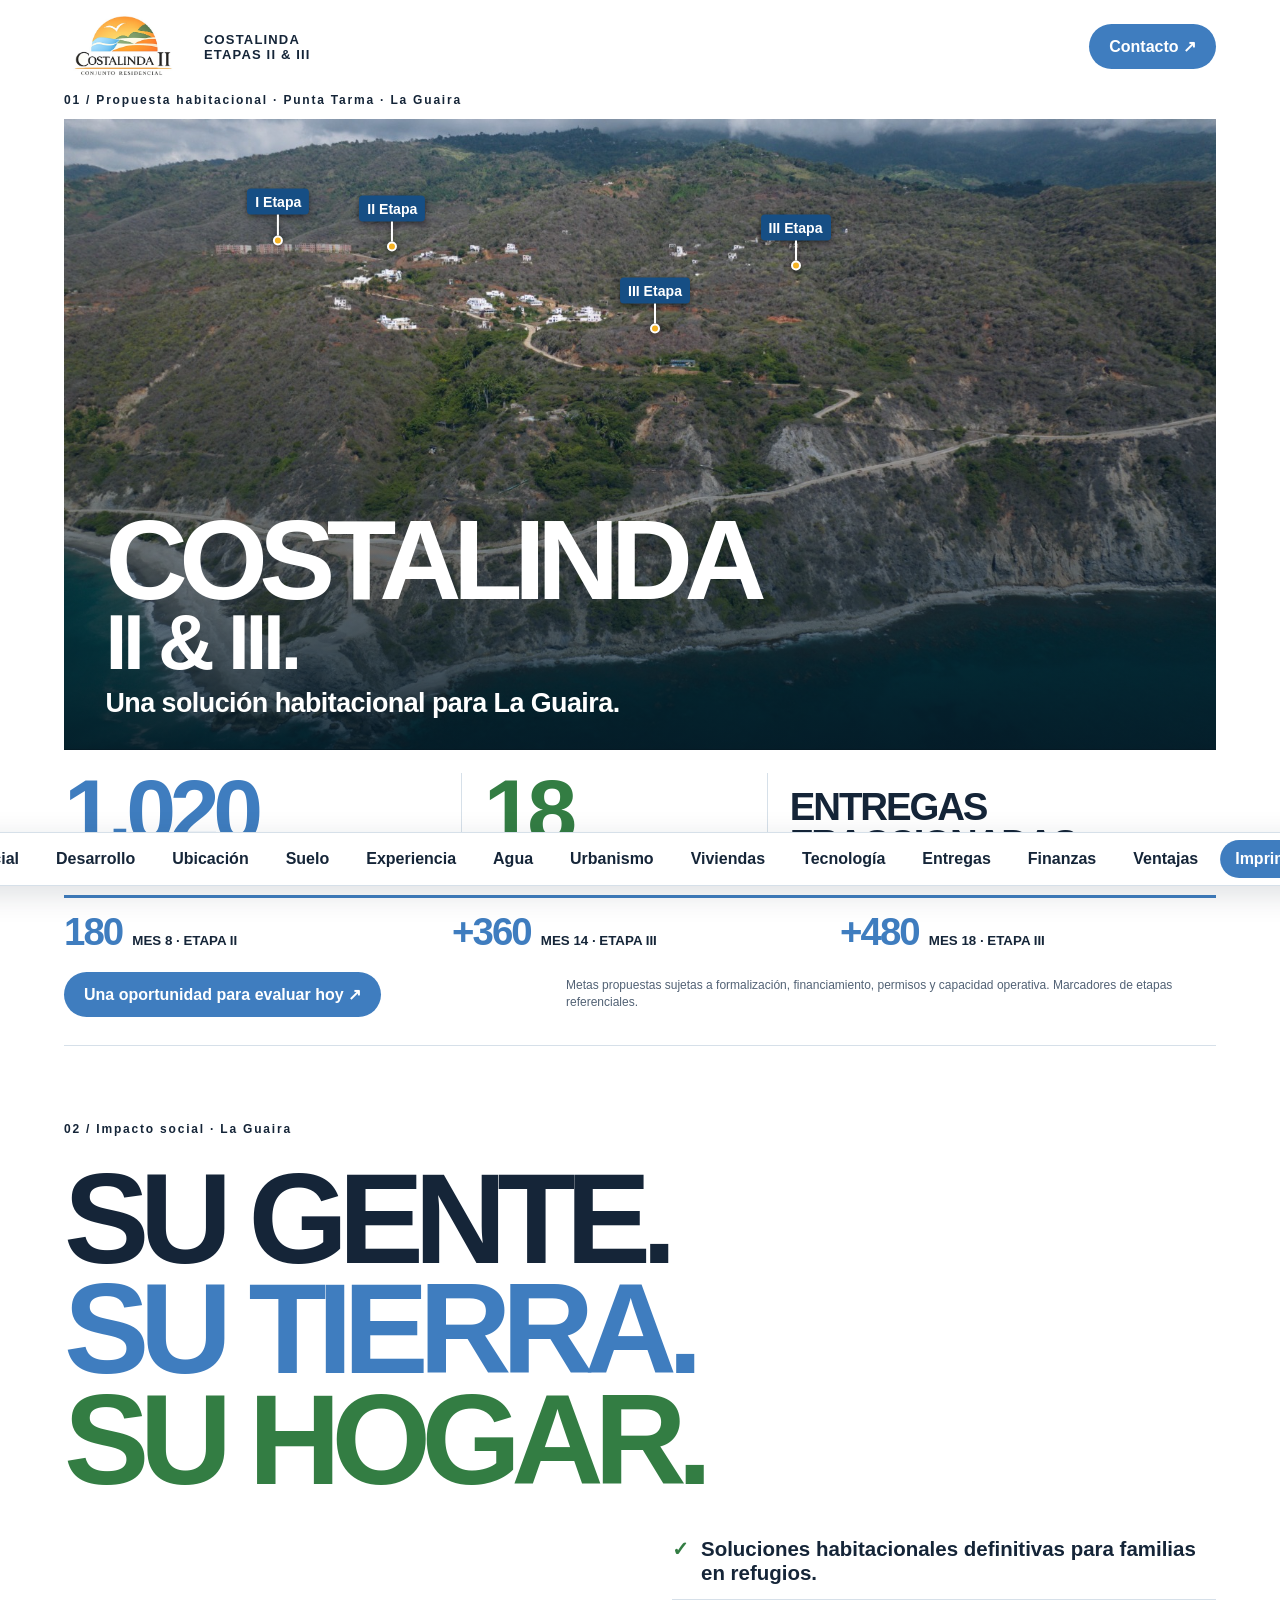
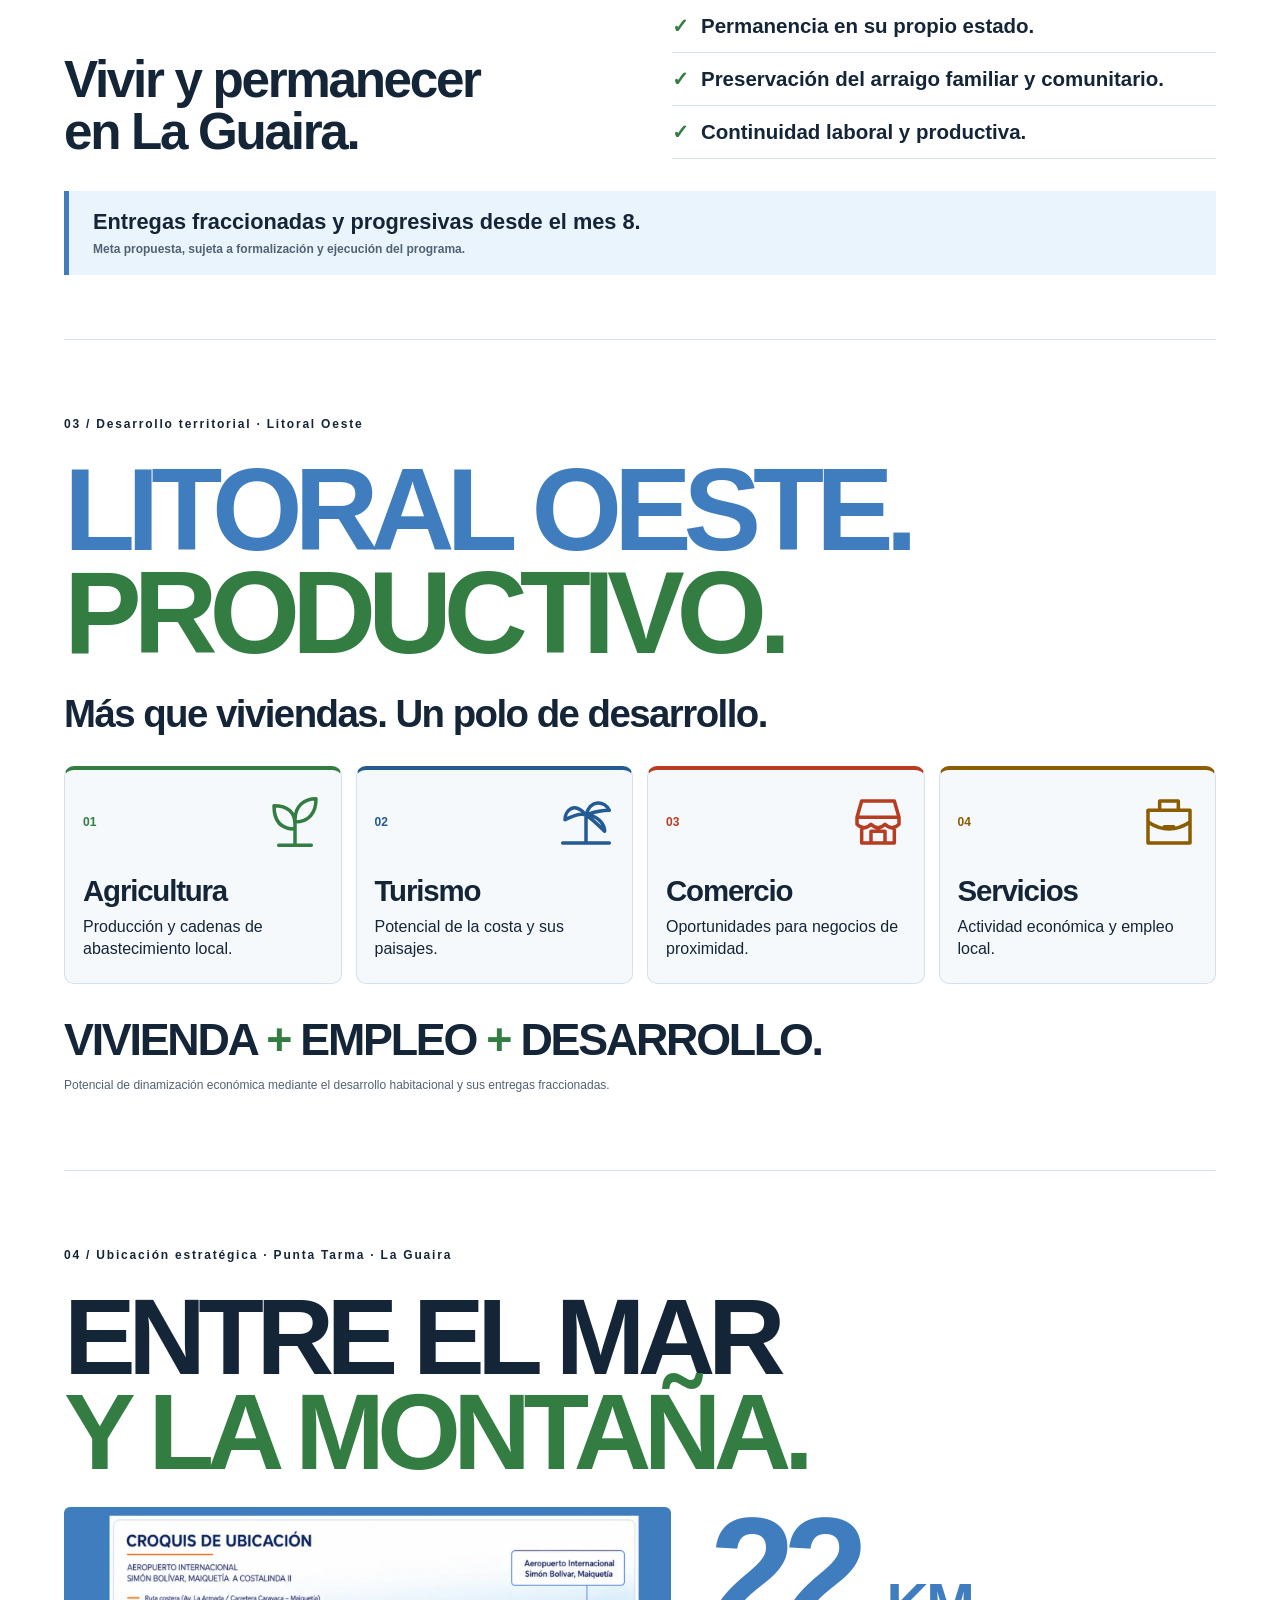
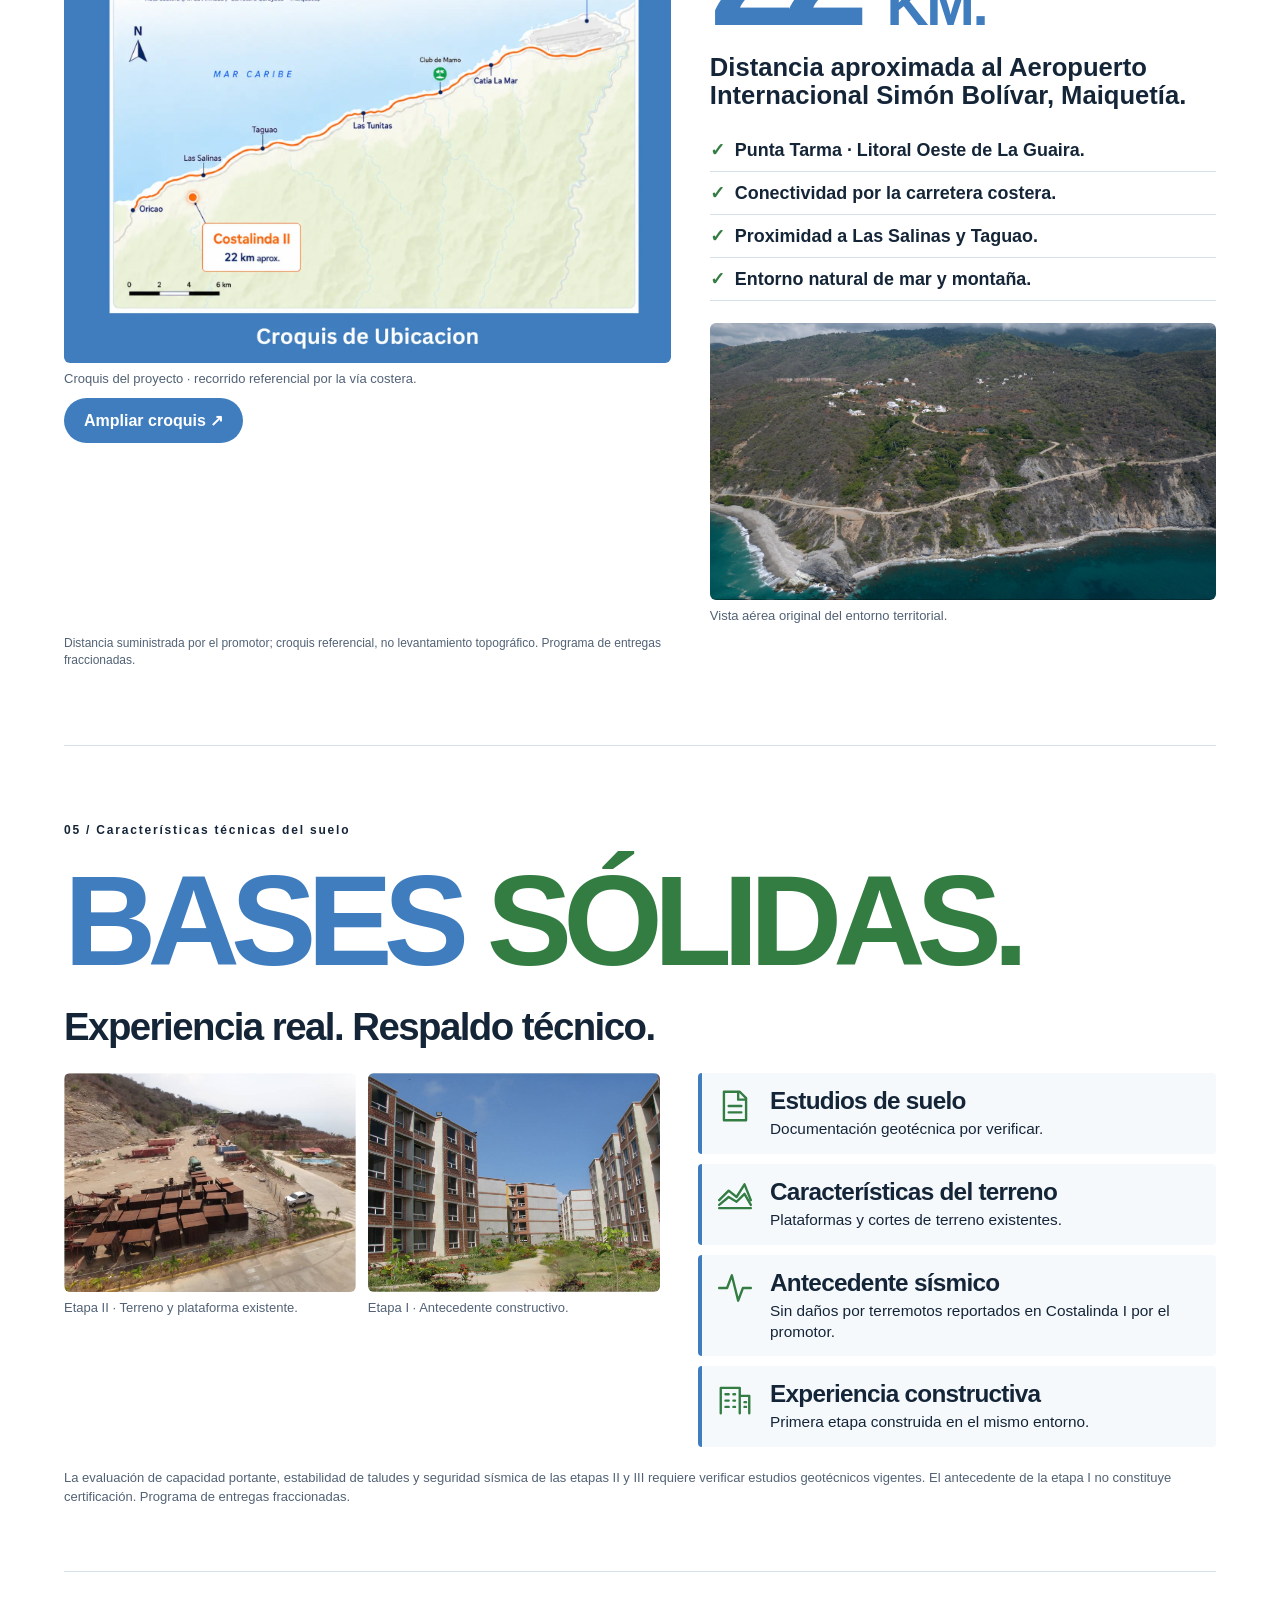
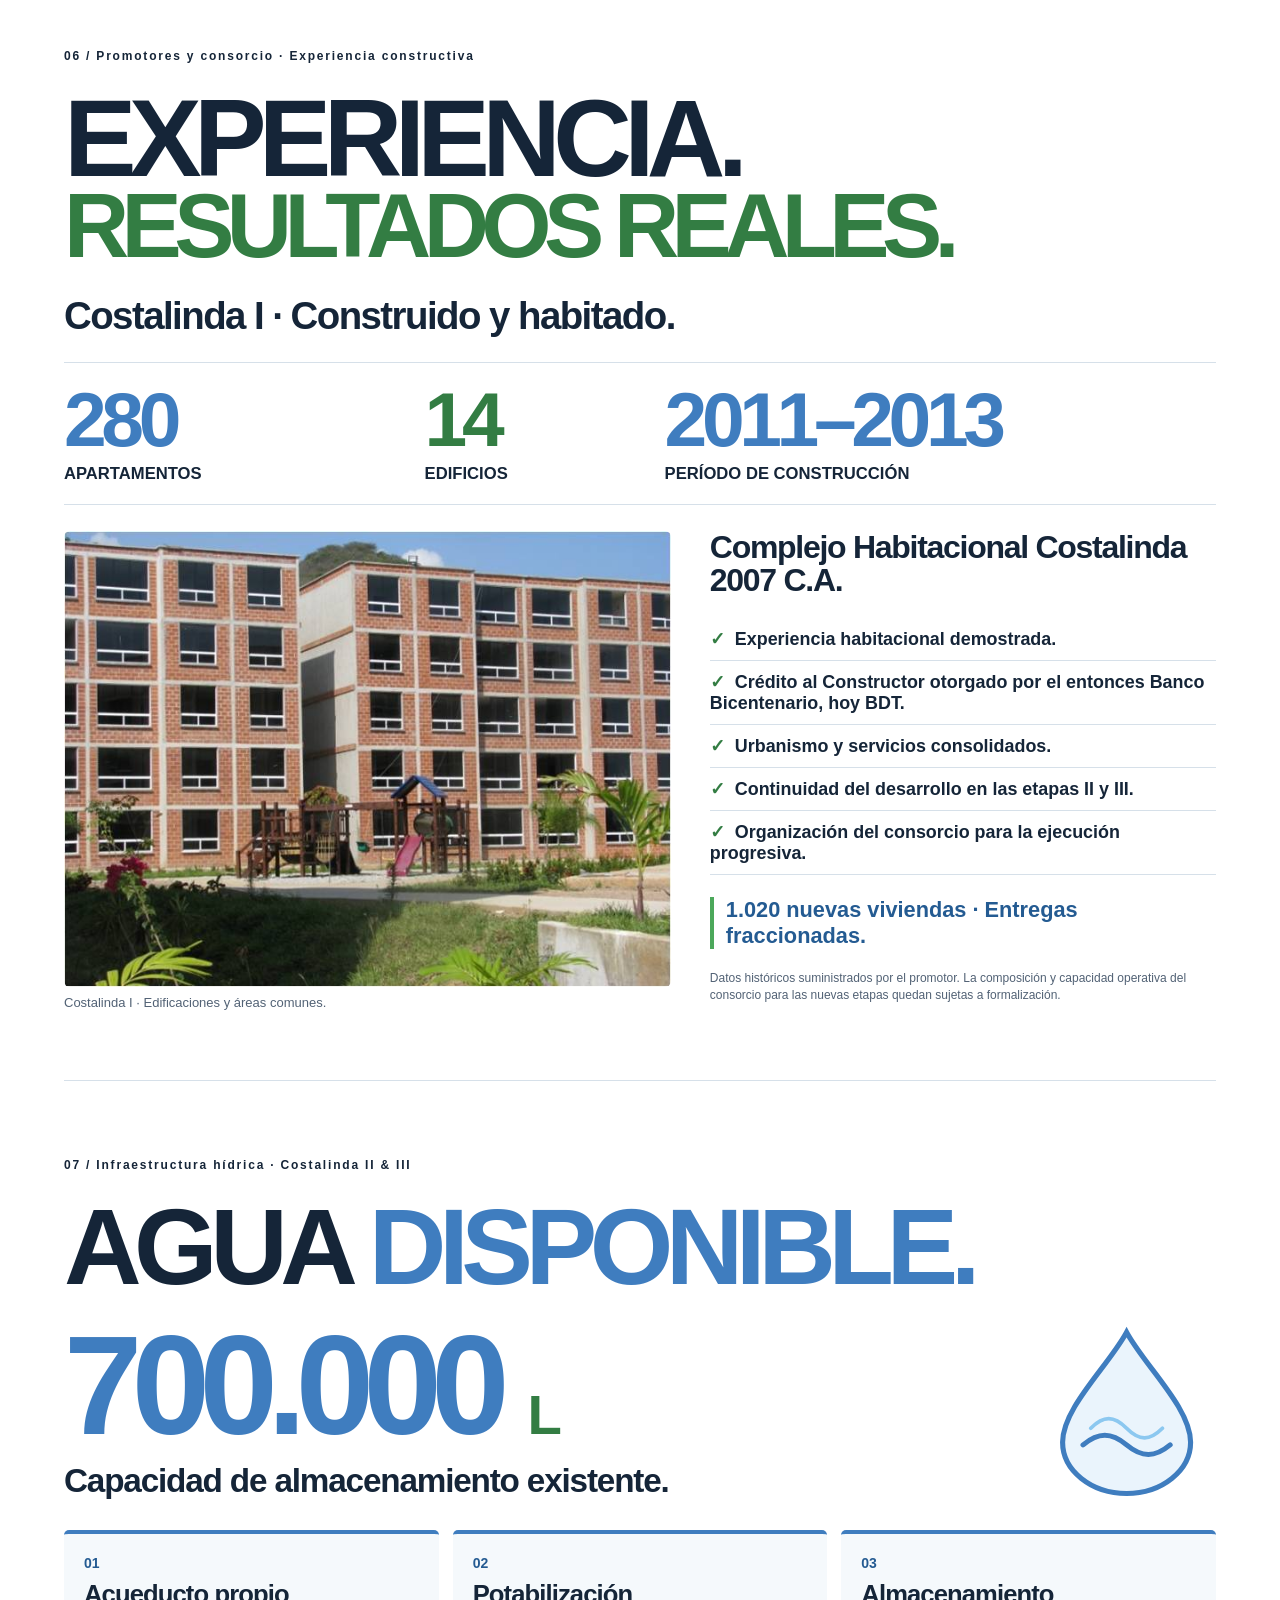
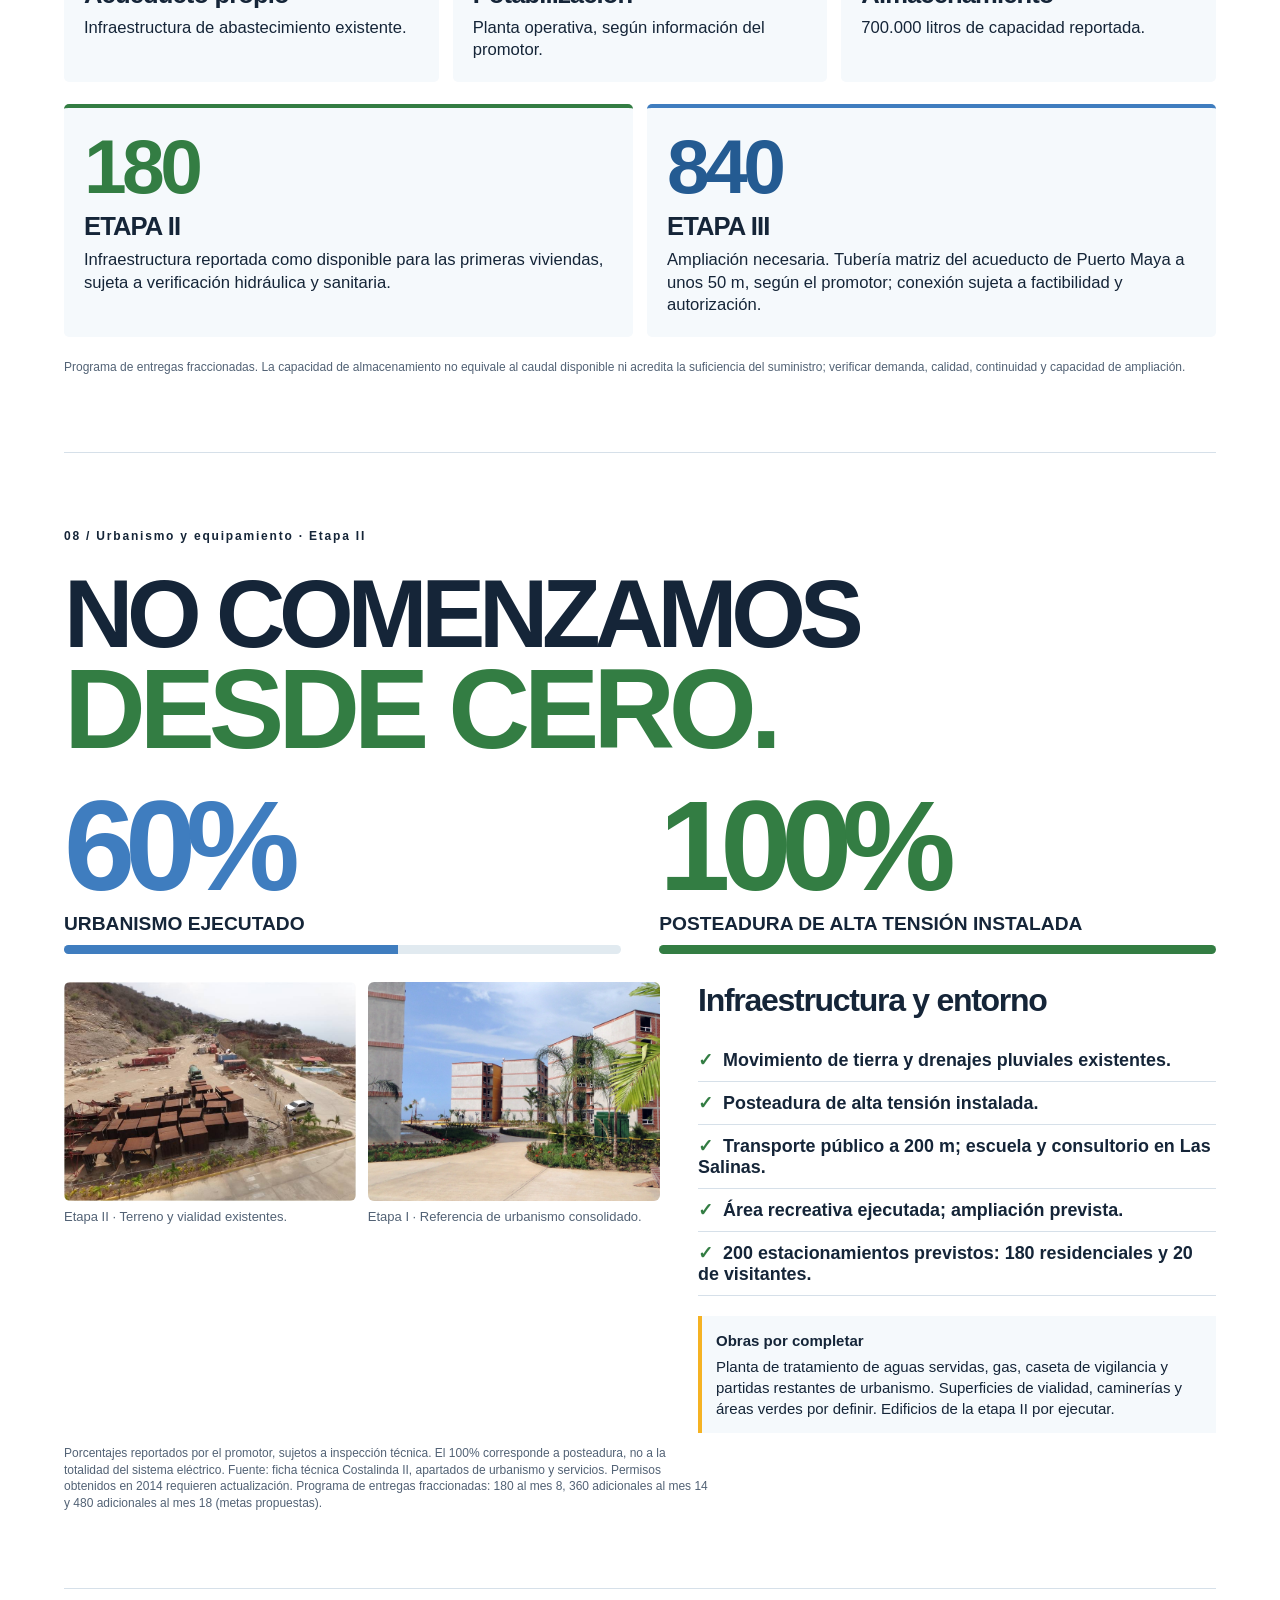
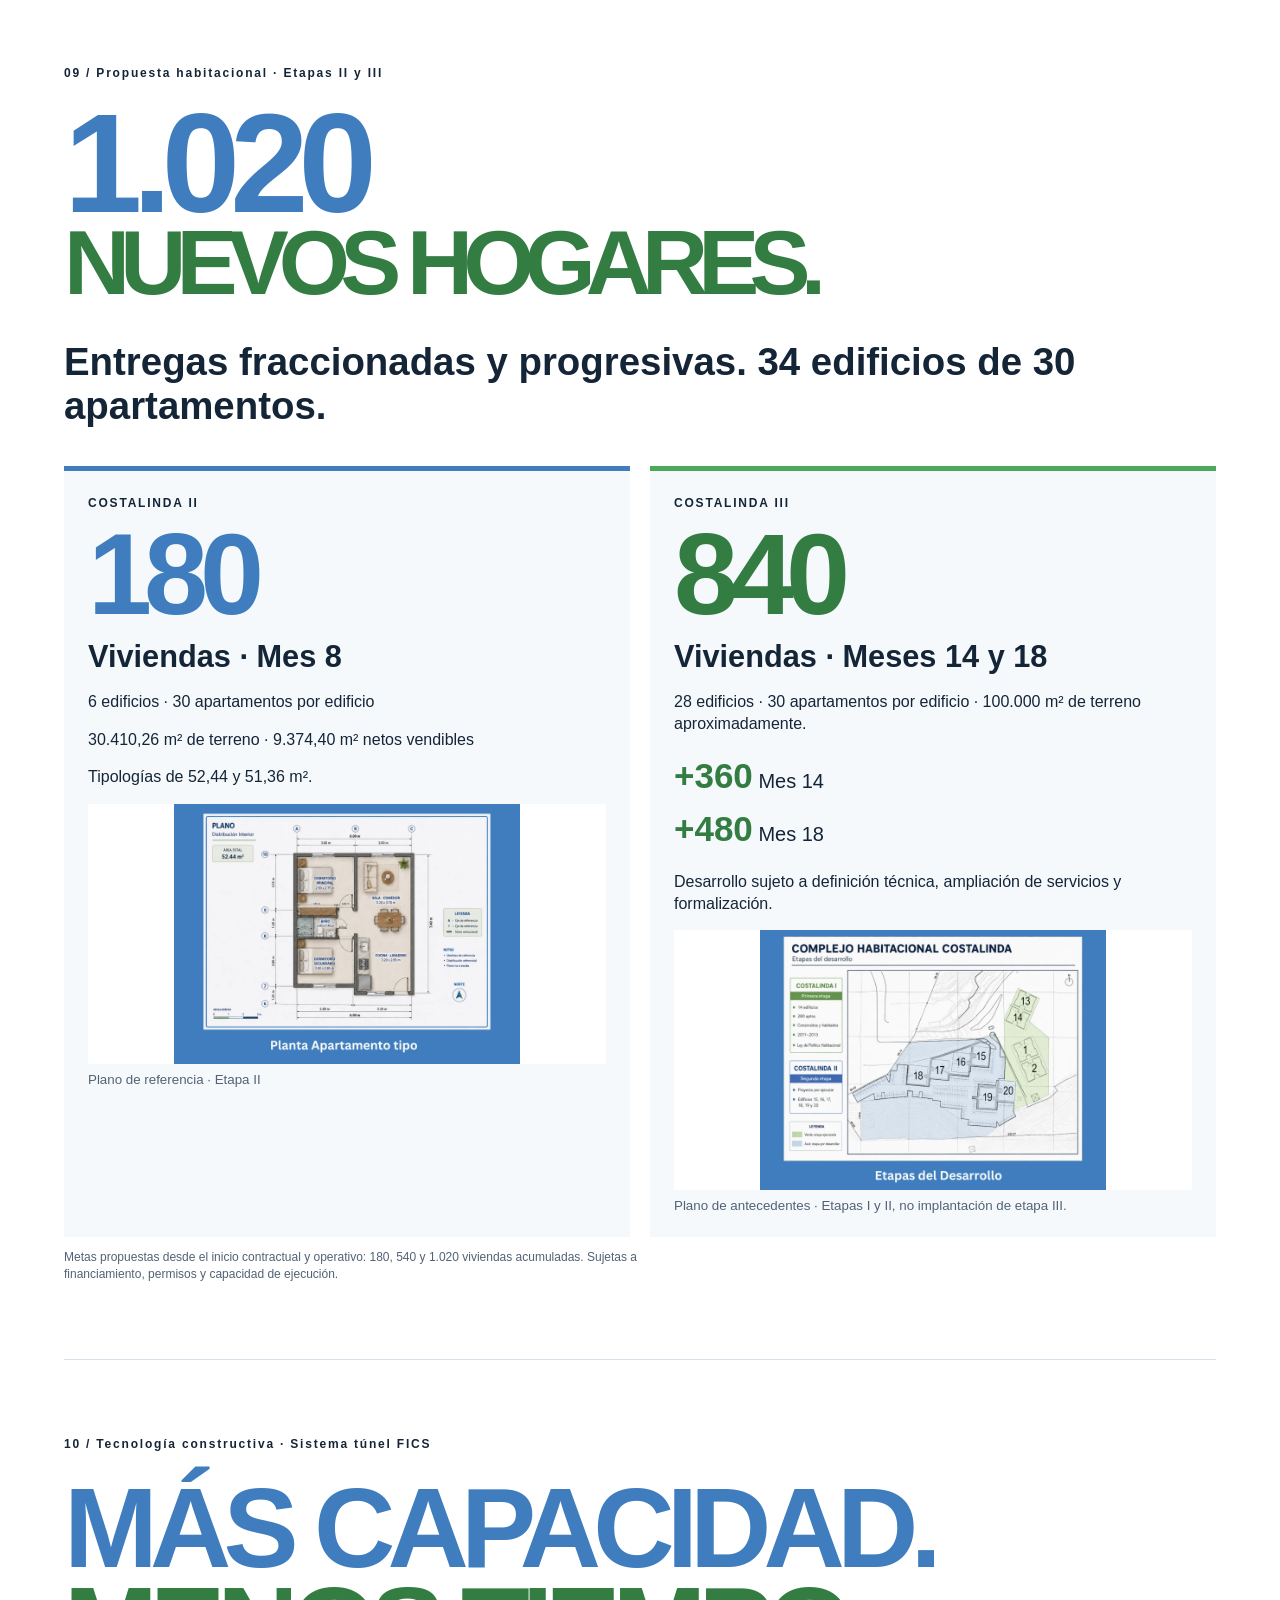
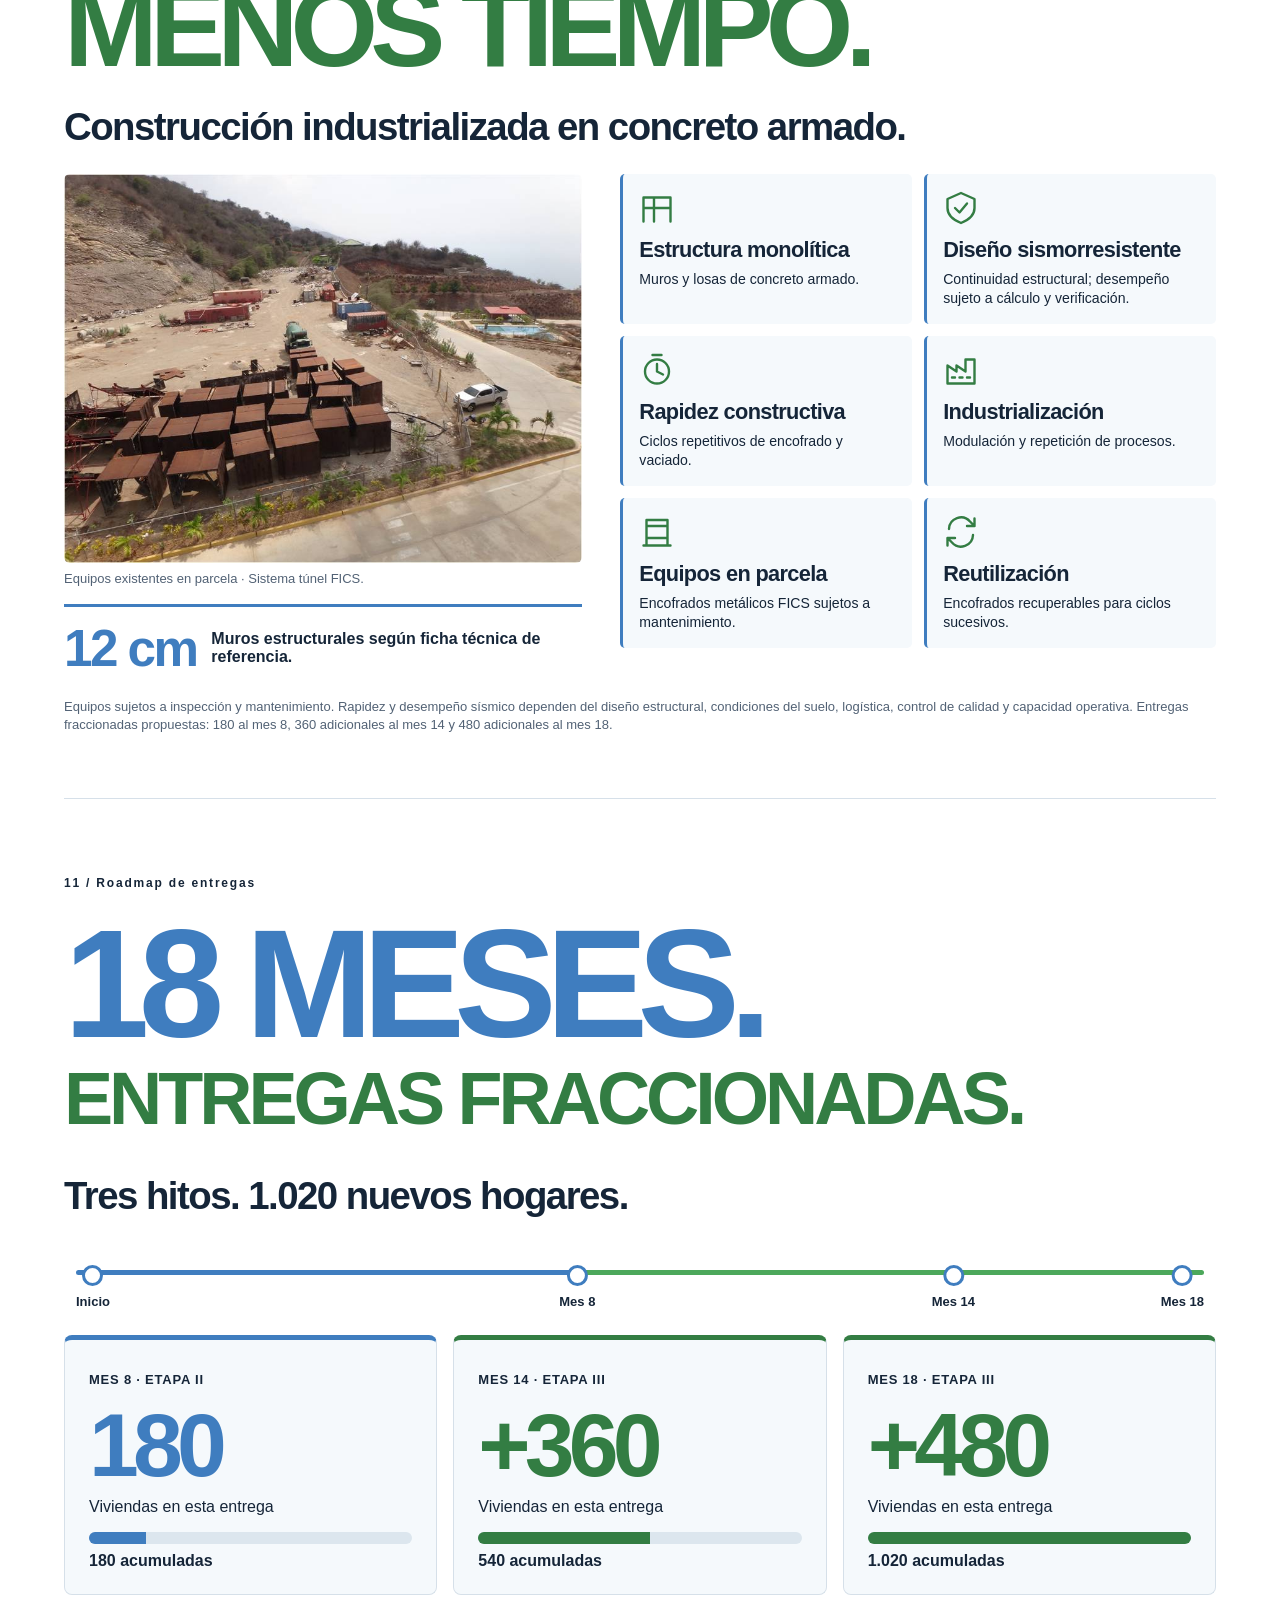
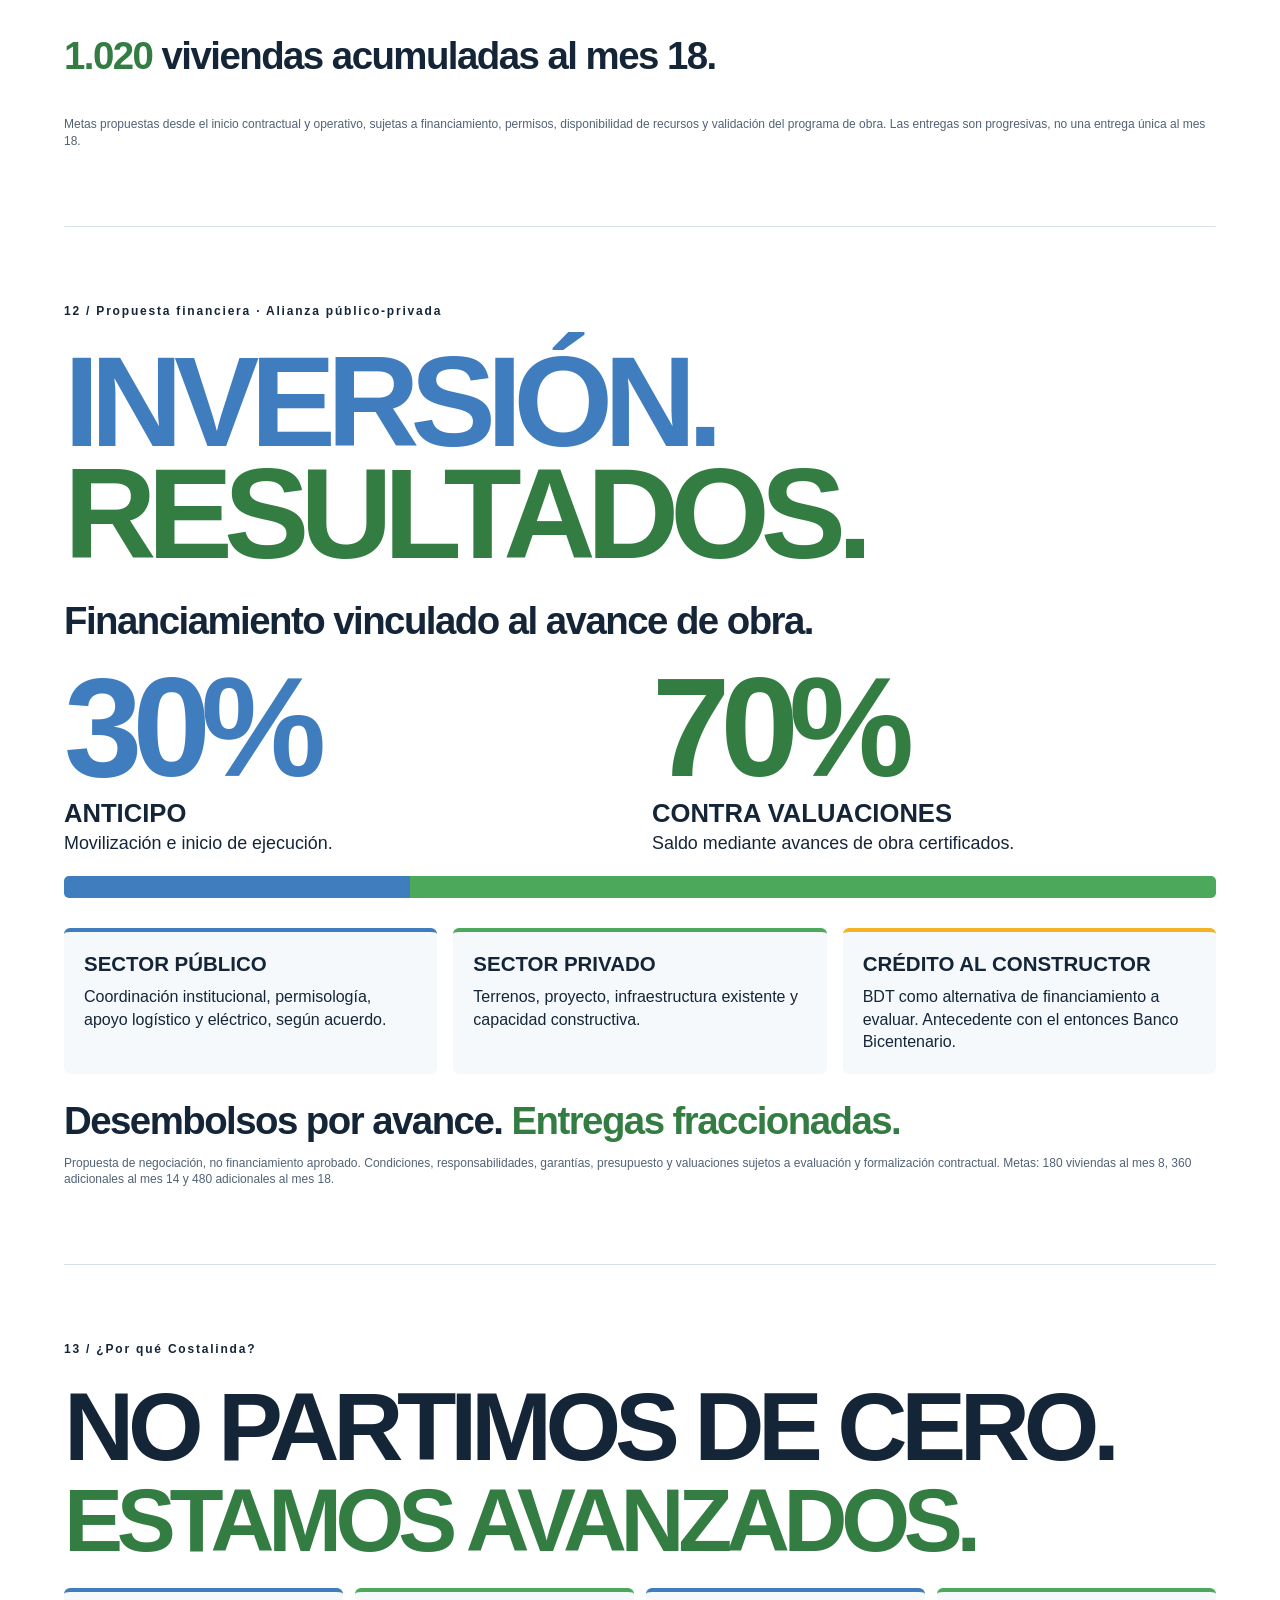
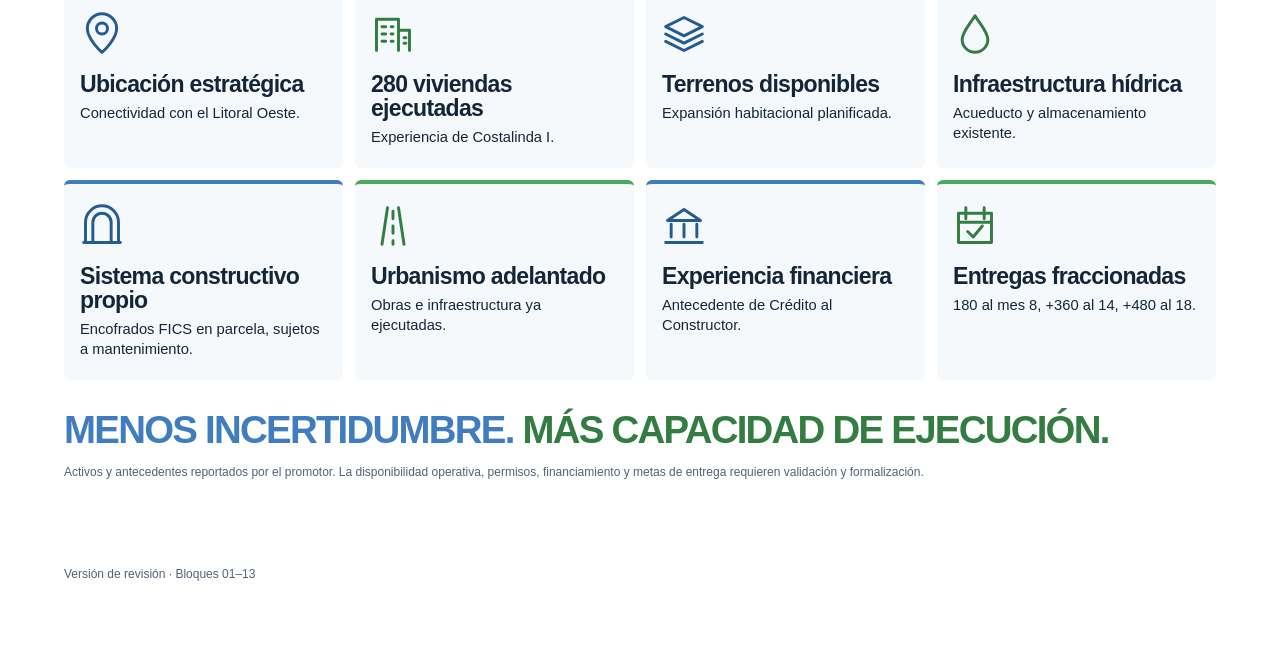
==== commit 7ff2c5df: "V2.2.1: actualizar 1020 viviendas, entregas 180/360/480 y acumulados" ====
--- a/index.html
+++ b/index.html
@@ -3,4 +3,4 @@
 @page{size:17in 11in;margin:8mm}@media print{*{print-color-adjust:exact;-webkit-print-color-adjust:exact;animation:none!important}body{margin:0}header{padding:0 0 4mm;height:18mm}header img{width:30mm;height:15mm}header .brand{font-size:11pt}header button,.dock,.web-only,dialog,.web-footer{display:none!important}.print-only{display:block}.hero{padding:0;break-inside:avoid}.eyebrow{font-size:10pt;margin-bottom:3mm}.visual{height:158mm;aspect-ratio:auto}.visual>img{object-fit:cover;object-position:center 45%}.headline h1{font-size:76pt}.headline p{font-size:20pt}.pin{font-size:11pt}.numbers{margin:5mm 0 4mm;gap:6mm}.metric strong{font-size:54pt}.metric span{font-size:13pt}.delivery{font-size:25pt}.milestones{padding-top:3mm}.milestones strong{font-size:26pt}.milestones small{font-size:11pt}.foot{margin-top:3mm;flex-direction:row}.note{font-size:9pt}.print-only{font-size:10pt;font-weight:bold}}
 
 .social{margin:0 5vw;padding:6vw 0 5vw;border-top:1px solid #d6e0e9;scroll-margin-top:20px}.social h2{font-size:clamp(48px,10vw,170px);line-height:.86;letter-spacing:-.075em;font-weight:900;margin:28px 0;color:var(--ink)}.social h2 span{display:block}.social h2 span:nth-child(2){color:var(--blue)}.social h2 span:nth-child(3){color:#337d43}.social-bottom{display:grid;grid-template-columns:1fr 1fr;gap:5vw;align-items:end}.social-lead{font-size:clamp(24px,4vw,60px);font-weight:800;line-height:1.02;letter-spacing:-.045em;margin:0}.social-list{list-style:none;margin:0;padding:0}.social-list li{font-size:clamp(16px,1.6vw,25px);font-weight:700;padding:14px 0;border-bottom:1px solid #d6e0e9;display:flex;gap:12px;align-items:baseline}.social-list li:before{content:'✓';color:#337d43;font-weight:900}.social-strip{margin-top:32px;padding:18px 24px;background:#eaf4fc;border-left:5px solid var(--blue);font-size:clamp(15px,1.7vw,24px);font-weight:700}.social h2 span{animation:appear .7s ease both}.social h2 span:nth-child(2){animation-delay:.12s}.social h2 span:nth-child(3){animation-delay:.24s}@media(max-width:650px){.social{margin:0 4vw;padding:44px 0}.social h2{font-size:clamp(42px,11vw,72px);margin:22px 0}.social-bottom{grid-template-columns:1fr;gap:20px}.social-strip{margin-top:22px;padding:14px}.dock{gap:2px;max-width:96vw}.dock a,.dock button{padding:9px 8px;font-size:11px}}@media print{.social{break-before:page;break-inside:avoid;margin:0;padding:10mm 0 0;border:0}.social h2{font-size:100pt;line-height:.86;margin:8mm 0 10mm}.social-bottom{grid-template-columns:1fr 1fr;gap:15mm}.social-lead{font-size:30pt}.social-list li{font-size:16pt;padding:3mm 0}.social-strip{margin-top:8mm;padding:5mm;font-size:16pt}.social .eyebrow{font-size:11pt}.hero{break-after:auto}}
-.productive{margin:0 5vw;padding:6vw 0 5vw;border-top:1px solid #d6e0e9;scroll-margin-top:20px}.productive h2{font-size:clamp(38px,9.1vw,155px);line-height:.88;letter-spacing:-.07em;font-weight:900;margin:28px 0}.productive h2 span{display:block;color:var(--blue);animation:appear .7s ease both}.productive h2 span+span{color:#337d43;animation-delay:.12s}.productive-lead{font-size:clamp(22px,3vw,44px);font-weight:800;letter-spacing:-.04em;margin:0 0 30px}.sectors{display:grid;grid-template-columns:repeat(4,minmax(0,1fr));gap:14px}.sector{padding:24px 18px;background:#f5f9fc;border:1px solid #d6e0e9;border-top:4px solid var(--accent);border-radius:10px;transition:transform .22s ease,background .22s ease}.sector:hover{transform:translateY(-5px);background:#eaf4fc}.sector-top{display:flex;justify-content:space-between;align-items:center;color:var(--accent);font-weight:800;font-size:12px}.sector svg{width:56px;height:56px}.sector h3{font-size:clamp(19px,2.3vw,36px);letter-spacing:-.04em;margin:24px 0 8px}.sector p{font-size:clamp(14px,1.25vw,19px);line-height:1.35;margin:0}.productive-close{font-size:clamp(20px,3.5vw,55px);font-weight:900;letter-spacing:-.05em;margin-top:30px}.productive-close b{color:#337d43}@media(max-width:650px){.productive{margin:0 4vw;padding:44px 0}.productive h2{font-size:clamp(34px,9.5vw,65px);margin:22px 0}.sectors{grid-template-columns:repeat(2,minmax(0,1fr));gap:10px}.sector{padding:15px 12px}.sector svg{width:40px;height:40px}.sector h3{margin-top:16px}.dock{gap:2px;max-width:96vw;flex-wrap:wrap;justify-content:center}.dock a,.dock button{padding:8px 6px;font-size:10px}}@media(prefers-reduced-motion:reduce){.sector{transition:none}}@media print{.productive{break-before:page;break-inside:avoid;margin:0;padding:10mm 0 0;border:0}.productive h2{font-size:85pt;margin:8mm 0;line-height:.88}.productive-lead{font-size:26pt;margin-bottom:8mm}.sectors{grid-template-columns:repeat(4,minmax(0,1fr));gap:4mm}.sector{padding:6mm 4mm;border-radius:2mm;transform:none!important}.sector svg{width:15mm;height:15mm}.sector h3{font-size:22pt;margin:6mm 0 2mm}.sector p{font-size:13pt}.productive-close{font-size:30pt;margin-top:9mm}.productive .note{font-size:11pt}}.location{margin:0 5vw;padding:6vw 0 5vw;border-top:1px solid #d6e0e9;scroll-margin-top:20px}.location h2{font-size:clamp(40px,8.4vw,145px);line-height:.88;letter-spacing:-.07em;margin:28px 0;font-weight:900}.location h2 span{display:block}.location h2 span+span{color:#337d43}.location-grid{display:grid;grid-template-columns:1.2fr 1fr;gap:3vw;align-items:start}.location figure{margin:0}.location figure img{display:block;width:100%;height:auto;border-radius:6px}.location figcaption{font-size:13px;color:#526275;margin-top:8px}.location-distance{font-size:clamp(76px,12vw,190px);line-height:.85;letter-spacing:-.08em;color:var(--blue);font-weight:900;margin:0 0 15px}.location-distance small{font-size:.38em;letter-spacing:-.04em}.location-airport{font-size:clamp(18px,2vw,30px);font-weight:800;line-height:1.1;margin:0 0 16px}.location-list{list-style:none;padding:0;margin:20px 0}.location-list li{padding:10px 0;border-bottom:1px solid #d6e0e9;font-weight:700;font-size:clamp(15px,1.4vw,21px)}.location-list li:before{content:'✓';color:#337d43;margin-right:10px}.location-photo{margin-top:22px!important}.location-map-button{margin-top:12px}.location h2{animation:appear .7s ease both}.location-dialog{width:min(94vw,1200px);max-width:94vw;padding:16px}.location-dialog img{width:100%;max-height:78vh;object-fit:contain;display:block}.location-dialog button{margin-top:10px}@media(max-width:650px){.location{margin:0 4vw;padding:44px 0}.location-grid{grid-template-columns:1fr;gap:24px}.location h2{font-size:clamp(36px,9vw,65px)}.dock{white-space:normal}.dock a,.dock button{padding:7px 6px}}@media print{.location{break-before:page;break-inside:avoid;margin:0;padding:5mm 0 0;border:0}.location h2{font-size:60pt;margin:5mm 0 7mm;line-height:.9}.location-grid{grid-template-columns:1.2fr 1fr;gap:8mm}.location figure img{max-height:132mm;object-fit:contain}.location-distance{font-size:76pt;margin-bottom:3mm}.location-airport{font-size:17pt;margin-bottom:3mm}.location-list{margin:3mm 0}.location-list li{font-size:12pt;padding:2mm 0}.location-photo{margin-top:3mm!important}.location-photo img{max-height:55mm!important;object-fit:cover!important}.location figcaption{font-size:9pt}.location .note{font-size:9pt}}.soil{margin:0 5vw;padding:6vw 0 5vw;border-top:1px solid #d6e0e9;scroll-margin-top:20px}.soil h2{font-size:clamp(48px,10vw,170px);line-height:.88;letter-spacing:-.07em;font-weight:900;margin:28px 0;color:var(--blue);animation:appear .7s ease both}.soil h2 span{color:#337d43}.soil-lead{font-size:clamp(22px,3vw,44px);font-weight:800;letter-spacing:-.04em;margin:0 0 24px}.soil-grid{display:grid;grid-template-columns:1.15fr 1fr;gap:3vw;align-items:start}.soil-photos{display:grid;grid-template-columns:1fr 1fr;gap:12px}.soil figure{margin:0}.soil figure img{display:block;width:100%;aspect-ratio:4/3;object-fit:cover;border-radius:6px}.soil figcaption{font-size:13px;color:#526275;margin-top:8px}.soil-items{display:grid;gap:10px}.soil-item{display:flex;gap:16px;align-items:start;padding:14px;background:#f5f9fc;border-left:4px solid var(--blue);border-radius:4px;transition:background .2s}.soil-item:hover{background:#eaf4fc}.soil-item svg{width:38px;height:38px;color:#337d43;flex-shrink:0}.soil-item h3{font-size:clamp(17px,1.9vw,28px);margin:0 0 4px;letter-spacing:-.03em}.soil-item p{font-size:clamp(14px,1.2vw,18px);line-height:1.35;margin:0}.soil-note{font-size:13px;color:#526275;line-height:1.45;margin:22px 0 0}@media(max-width:650px){.soil{margin:0 4vw;padding:44px 0}.soil h2{font-size:clamp(45px,12vw,80px)}.soil-grid{grid-template-columns:1fr;gap:24px}.soil-photos{gap:8px}}@media(prefers-reduced-motion:reduce){.soil h2{animation:none}.soil-item{transition:none}}@media print{.soil{break-before:page;break-inside:avoid;margin:0;padding:5mm 0 0;border:0}.soil h2{font-size:86pt;margin:5mm 0 7mm;animation:none}.soil-lead{font-size:25pt;margin-bottom:6mm}.soil-grid{grid-template-columns:1.15fr 1fr;gap:8mm}.soil-photos{gap:3mm}.soil figure img{max-height:105mm;object-fit:contain}.soil figcaption{font-size:10pt}.soil-items{gap:3mm}.soil-item{padding:3mm;gap:3mm;break-inside:avoid}.soil-item svg{width:10mm;height:10mm}.soil-item h3{font-size:17pt}.soil-item p{font-size:12pt}.soil-note{font-size:10pt;margin-top:5mm}}.experience{margin:0 5vw;padding:6vw 0 5vw;border-top:1px solid #d6e0e9;scroll-margin-top:20px}.experience h2{font-size:clamp(40px,8.5vw,145px);line-height:.88;letter-spacing:-.07em;font-weight:900;color:var(--ink);margin:28px 0;animation:appear .7s ease both}.experience h2 span{display:block;color:#337d43;font-size:.83em}.exp-lead{font-size:clamp(22px,3vw,44px);font-weight:800;margin:0 0 24px;letter-spacing:-.04em}.exp-metrics{display:grid;grid-template-columns:1fr .65fr 1.6fr;gap:16px;border-block:1px solid #d6e0e9;padding:20px 0;margin:0 0 26px}.exp-metrics strong{display:block;font-size:clamp(32px,6vw,96px);line-height:.95;letter-spacing:-.07em;color:var(--blue);font-weight:900}.exp-metrics div:nth-child(2) strong{color:#337d43}.exp-metrics b{display:block;font-size:clamp(10px,1.3vw,17px);margin-top:8px}.exp-grid{display:grid;grid-template-columns:1.2fr 1fr;gap:3vw;align-items:start}.exp-grid figure{margin:0}.exp-grid img{display:block;width:100%;height:auto;border-radius:6px}.exp-grid figcaption{font-size:13px;color:#526275;margin-top:8px}.exp-grid h3{font-size:clamp(22px,2.5vw,36px);line-height:1.05;letter-spacing:-.04em;margin:0}.exp-tag{font-weight:800;color:#245b92;font-size:clamp(16px,1.7vw,24px);border-left:4px solid var(--green);padding-left:12px}@media(max-width:650px){.experience{margin:0 4vw;padding:44px 0}.experience h2{font-size:clamp(34px,9vw,65px)}.exp-grid{grid-template-columns:1fr;gap:22px}.exp-metrics{gap:8px}.exp-metrics strong{font-size:clamp(23px,7vw,45px)}}@media print{.experience{break-before:page;break-inside:avoid;margin:0;padding:5mm 0 0;border:0}.experience h2{font-size:65pt;margin:5mm 0;animation:none}.exp-lead{font-size:23pt;margin-bottom:4mm}.exp-metrics{padding:4mm 0;margin-bottom:5mm;gap:4mm}.exp-metrics strong{font-size:45pt}.exp-metrics b{font-size:11pt}.exp-grid{grid-template-columns:1.2fr 1fr;gap:8mm}.exp-grid img{max-height:100mm;object-fit:contain}.exp-grid figcaption{font-size:10pt}.exp-grid h3{font-size:20pt}.exp-tag{font-size:15pt}.experience .note{font-size:10pt}}.water{margin:0 5vw;padding:6vw 0 5vw;border-top:1px solid #d6e0e9;scroll-margin-top:20px}.water h2{font-size:clamp(38px,8.4vw,145px);line-height:.88;letter-spacing:-.07em;font-weight:900;color:var(--ink);margin:28px 0;animation:appear .7s ease both}.water h2 span{color:var(--blue)}.water-main{display:flex;justify-content:space-between;align-items:center;gap:24px;margin:28px 0}.water-number{font-size:clamp(48px,11vw,180px);line-height:.86;letter-spacing:-.075em;color:var(--blue);font-weight:900;white-space:nowrap}.water-number small{font-size:.4em;letter-spacing:0;color:#337d43}.water-lead{font-weight:800;font-size:clamp(18px,2.6vw,40px);letter-spacing:-.035em;margin:16px 0 0}.water-icon{width:clamp(60px,14vw,190px);flex-shrink:0}.water-flow{display:grid;grid-template-columns:repeat(3,minmax(0,1fr));gap:14px}.water-flow article,.water-phase article{border-top:4px solid var(--blue);background:#f5f9fc;padding:20px;border-radius:5px}.water-flow article:hover{background:#eaf4fc}.water-step{color:#245b92;font-weight:800;font-size:14px}.water h3{font-size:clamp(18px,2vw,28px);letter-spacing:-.035em;margin:8px 0}.water-flow p,.water-phase p{font-size:clamp(14px,1.3vw,19px);line-height:1.35;margin:0}.water-phase{display:grid;grid-template-columns:1fr 1fr;gap:14px;margin:22px 0}.water-phase article:first-child{border-color:#337d43}.water-phase strong{font-size:clamp(44px,6vw,92px);line-height:1;letter-spacing:-.06em;color:#245b92}.water-phase article:first-child strong{color:#337d43}.water .note{max-width:none}@media(max-width:650px){.water{margin:0 4vw;padding:44px 0}.water-main{gap:8px}.water-number{font-size:clamp(36px,10vw,65px)}.water-flow{grid-template-columns:1fr}.water-phase{grid-template-columns:1fr}.water-icon{width:60px}}@media print{.water{break-before:page;break-inside:avoid;margin:0;padding:5mm 0 0;border:0}.water h2{font-size:65pt;margin:5mm 0;animation:none}.water-main{margin:5mm 0;gap:8mm}.water-number{font-size:86pt}.water-lead{font-size:22pt;margin:4mm 0}.water-icon{width:34mm}.water-flow{grid-template-columns:repeat(3,1fr);gap:4mm}.water-phase{grid-template-columns:1fr 1fr;gap:4mm;margin:5mm 0}.water-flow article,.water-phase article{padding:4mm;break-inside:avoid}.water h3{font-size:16pt;margin:2mm 0}.water-flow p,.water-phase p{font-size:12pt}.water-phase strong{font-size:40pt}.water .note{font-size:10pt}}.urban{margin:0 5vw;padding:6vw 0 5vw;border-top:1px solid #d6e0e9;scroll-margin-top:20px}.urban h2{font-size:clamp(36px,7.5vw,135px);line-height:.9;letter-spacing:-.065em;font-weight:900;margin:28px 0;color:var(--ink);animation:appear .7s ease both}.urban h2 span{display:block;color:#337d43;font-size:1.18em}.urban-metrics{display:grid;grid-template-columns:1fr 1fr;gap:3vw;margin:28px 0}.urban-metrics strong{display:block;font-size:clamp(60px,10vw,150px);font-weight:900;letter-spacing:-.08em;line-height:.9;color:var(--blue)}.urban-metrics>div+div strong{color:#337d43}.urban-metrics b{display:block;font-size:clamp(12px,1.5vw,22px);margin:10px 0}.urban-track{height:9px;border-radius:9px;background:#e1eaf0;overflow:hidden}.urban-track i{display:block;height:100%;background:var(--blue)}.urban-metrics>div+div i{background:#337d43}.urban-grid{display:grid;grid-template-columns:1.15fr 1fr;gap:3vw;align-items:start}.urban-photos{display:grid;grid-template-columns:1fr 1fr;gap:12px}.urban figure{margin:0}.urban img{display:block;width:100%;aspect-ratio:4/3;object-fit:cover;border-radius:6px}.urban figcaption{font-size:13px;color:#526275;margin-top:8px}.urban h3{font-size:clamp(20px,2.5vw,34px);margin:0;letter-spacing:-.04em}.urban-pending{background:#f5f9fc;border-left:4px solid var(--gold);padding:14px;font-size:15px;line-height:1.4}.urban-pending p{margin:5px 0 0}@media(max-width:650px){.urban{margin:0 4vw;padding:44px 0}.urban h2{font-size:clamp(30px,8.6vw,58px)}.urban-grid{grid-template-columns:1fr;gap:20px}.urban-metrics strong{font-size:clamp(48px,14vw,80px)}}@media print{.urban{break-before:page;break-inside:avoid;margin:0;padding:5mm 0 0;border:0}.urban h2{font-size:60pt;margin:4mm 0 6mm;animation:none}.urban-metrics{margin:4mm 0 6mm;gap:8mm}.urban-metrics strong{font-size:66pt}.urban-metrics b{font-size:12pt;margin:2mm 0}.urban-track{height:2mm}.urban-grid{grid-template-columns:1.15fr 1fr;gap:7mm}.urban-photos{gap:3mm}.urban img{max-height:85mm;object-fit:contain}.urban figcaption{font-size:9pt}.urban h3{font-size:18pt}.urban-pending{font-size:11pt;padding:3mm}.urban .note{font-size:9pt}}.housing{margin:0 5vw;padding:6vw 0 5vw;border-top:1px solid #d6e0e9}.housing h2{font-size:clamp(55px,11vw,180px);line-height:.85;letter-spacing:-.07em;color:var(--blue);margin:24px 0;font-weight:900}.housing h2 span{display:block;color:#337d43;font-size:.65em}.housing-lead{font-size:clamp(22px,3vw,44px);font-weight:800}.housing-grid{display:grid;grid-template-columns:1fr 1fr;gap:20px}.housing-grid article{border-top:5px solid var(--blue);background:#f5f9fc;padding:24px}.housing-grid article+article{border-color:var(--green)}.housing-grid strong{display:block;font-size:clamp(60px,9vw,140px);line-height:.9;color:var(--blue);letter-spacing:-.07em}.housing-grid article+article strong{color:#337d43}.housing-grid h3{font-size:clamp(20px,2.4vw,36px);margin:12px 0}.housing-grid p{line-height:1.35}.housing-grid img{width:100%;height:260px;object-fit:contain;background:white;display:block}.housing-grid small{display:block;margin-top:8px;color:#526275}.housing-deliver{font-size:20px;line-height:1.5}.housing-deliver b{font-size:35px;color:#337d43}@media(max-width:650px){.housing{margin:0 4vw;padding:44px 0}.housing-grid{grid-template-columns:1fr}.housing-grid article{padding:16px}}@media print{.housing{break-before:page;break-inside:avoid;margin:0;padding:5mm 0 0;border:0}.housing h2{font-size:74pt;margin:3mm 0}.housing-lead{font-size:22pt;margin:4mm 0}.housing-grid{grid-template-columns:1fr 1fr;gap:5mm}.housing-grid article{padding:4mm}.housing-grid strong{font-size:54pt}.housing-grid h3{font-size:18pt;margin:2mm 0}.housing-grid p{font-size:11pt;margin:2mm 0}.housing-grid img{height:70mm}.housing-grid small{font-size:9pt}.housing-deliver{font-size:12pt}.housing-deliver b{font-size:19pt}.housing .note{font-size:9pt}}.technology{margin:0 5vw;padding:6vw 0 5vw;border-top:1px solid #d6e0e9;scroll-margin-top:20px}.technology h2{font-size:clamp(36px,8.8vw,150px);line-height:.88;letter-spacing:-.07em;font-weight:900;color:var(--blue);margin:28px 0;animation:appear .7s ease both}.technology h2 span{display:block;color:#337d43}.tech-lead{font-size:clamp(21px,3vw,42px);font-weight:800;letter-spacing:-.04em;margin:0 0 25px}.tech-grid{display:grid;grid-template-columns:1fr 1.15fr;gap:3vw;align-items:start}.technology figure{margin:0}.technology figure img{display:block;width:100%;height:auto;border-radius:6px}.technology figcaption{font-size:13px;color:#526275;margin-top:8px}.tech-spec{display:flex;gap:15px;align-items:center;margin-top:18px;border-top:3px solid var(--blue);padding-top:12px}.tech-spec strong{font-size:clamp(30px,4vw,65px);white-space:nowrap;color:var(--blue);letter-spacing:-.05em}.tech-spec span{font-weight:700}.tech-cards{display:grid;grid-template-columns:repeat(2,minmax(0,1fr));gap:12px}.tech-card{padding:16px;background:#f5f9fc;border-left:3px solid var(--blue);border-radius:5px;transition:background .2s,transform .2s}.tech-card:hover{background:#eaf4fc;transform:translateY(-3px)}.tech-card svg{width:36px;height:36px;color:#337d43}.tech-card h3{font-size:clamp(16px,1.7vw,25px);letter-spacing:-.03em;margin:7px 0}.tech-card p{font-size:clamp(13px,1.1vw,17px);line-height:1.35;margin:0}.tech-note{font-size:13px;line-height:1.4;color:#526275;margin:20px 0 0}@media(max-width:650px){.technology{margin:0 4vw;padding:44px 0}.technology h2{font-size:clamp(32px,9vw,62px)}.tech-grid{grid-template-columns:1fr;gap:24px}.tech-card{padding:12px}.dock{max-height:25vh;overflow:auto}}@media(prefers-reduced-motion:reduce){.technology h2{animation:none}.tech-card{transition:none}}@media print{.technology{break-before:page;break-inside:avoid;margin:0;padding:5mm 0 0;border:0}.technology h2{font-size:68pt;margin:5mm 0;animation:none}.tech-lead{font-size:23pt;margin-bottom:6mm}.tech-grid{grid-template-columns:1fr 1.15fr;gap:8mm}.technology figure img{max-height:105mm;object-fit:contain}.technology figcaption{font-size:10pt}.tech-cards{gap:3mm}.tech-card{padding:3mm;transform:none!important;break-inside:avoid}.tech-card svg{width:9mm;height:9mm}.tech-card h3{font-size:15pt;margin:1mm 0}.tech-card p{font-size:11pt}.tech-spec{margin-top:4mm;padding-top:3mm}.tech-spec strong{font-size:36pt}.tech-spec span{font-size:12pt}.tech-note{font-size:9pt;margin-top:5mm}}.roadmap{margin:0 5vw;padding:6vw 0 5vw;border-top:1px solid #d6e0e9;scroll-margin-top:20px}.roadmap h2{font-size:clamp(54px,12vw,185px);line-height:.86;letter-spacing:-.07em;margin:28px 0;color:var(--blue);font-weight:900}.roadmap h2 span{display:block;color:#337d43;font-size:.48em;line-height:1;letter-spacing:-.055em;margin-top:12px}.road-lead{font-size:clamp(22px,3vw,44px);font-weight:800;letter-spacing:-.04em}.road-axis{position:relative;height:70px;margin:35px 12px 8px}.road-line{position:absolute;left:0;right:0;top:13px;height:5px;border-radius:4px;background:linear-gradient(to right,#3F7DBF 44.444%,#4CA85B 44.444%)}.road-axis span{position:absolute;left:var(--pos);top:8px;transform:translateX(-50%);white-space:nowrap;text-align:center;font-size:13px;font-weight:800}.road-axis span:first-of-type{transform:none}.road-axis span:last-of-type{transform:translateX(-100%)}.road-axis span:before{content:'';display:block;margin:0 auto 8px;background:#fff;border:3px solid #3F7DBF;border-radius:50%;width:15px;height:15px}.road-cards{display:grid;grid-template-columns:repeat(3,minmax(0,1fr));gap:16px}.road-card{border:1px solid #d6e0e9;border-top:5px solid var(--accent);padding:24px;background:#f5f9fc;border-radius:8px}.road-month{font-weight:800;font-size:13px;letter-spacing:.06em}.road-card strong{font-size:clamp(42px,7vw,100px);line-height:1;color:var(--accent);letter-spacing:-.065em}.road-card p{margin:8px 0 14px}.road-track{height:12px;background:#dce6ee;border-radius:8px;overflow:hidden;margin:16px 0 8px}.road-track i{display:block;height:100%;background:var(--accent)}.road-total{font-size:clamp(22px,3vw,40px);font-weight:800;letter-spacing:-.04em}.road-total strong{color:#337d43}.roadmap .note{max-width:100%}@media(max-width:650px){.roadmap{margin:0 4vw;padding:44px 0}.road-cards{grid-template-columns:1fr;gap:10px}.road-card{padding:16px}.road-axis{margin-inline:0}.road-axis span{font-size:10px}}@media print{.roadmap{break-before:page;break-inside:avoid;margin:0;padding:8mm 0 0;border:0}.roadmap h2{font-size:105pt;margin:5mm 0 8mm}.road-lead{font-size:27pt}.road-axis{margin:8mm 3mm 0;height:17mm}.road-cards{grid-template-columns:repeat(3,minmax(0,1fr));gap:5mm}.road-card{padding:6mm}.road-card strong{font-size:62pt}.road-card p,.road-card b{font-size:13pt}.road-total{font-size:27pt}.roadmap .note{font-size:10pt}}.finance{margin:0 5vw;padding:6vw 0 5vw;border-top:1px solid #d6e0e9;scroll-margin-top:20px}.finance h2{font-size:clamp(43px,10vw,165px);line-height:.88;letter-spacing:-.07em;margin:28px 0;color:var(--blue);font-weight:900;animation:appear .7s ease both}.finance h2 span{display:block;color:#337d43}.finance-lead{font-size:clamp(22px,3vw,42px);font-weight:800;letter-spacing:-.04em;margin:0 0 25px}.finance-metrics{display:grid;grid-template-columns:1fr 1fr;gap:24px}.finance-metrics strong{font-size:clamp(60px,11vw,160px);line-height:.85;letter-spacing:-.07em;color:var(--blue);font-weight:900}.finance-metrics article+article strong{color:#337d43}.finance-metrics h3{font-size:clamp(16px,2vw,30px);margin:12px 0 5px}.finance-metrics p{margin:0;font-size:clamp(14px,1.4vw,21px)}.finance-bar{display:flex;height:22px;border-radius:5px;overflow:hidden;margin:22px 0 30px}.finance-bar i:first-child{width:30%;background:var(--blue)}.finance-bar i:last-child{width:70%;background:#4CA85B}.finance-partners{display:grid;grid-template-columns:repeat(3,minmax(0,1fr));gap:16px}.finance-partners article{background:#f5f9fc;border-top:4px solid var(--blue);padding:20px;border-radius:6px}.finance-partners article:nth-child(2){border-color:var(--green)}.finance-partners article:nth-child(3){border-color:var(--gold)}.finance-partners h3{font-size:clamp(16px,1.6vw,25px);margin:0 0 10px}.finance-partners p{font-size:clamp(14px,1.25vw,19px);line-height:1.4;margin:0}.finance-close{font-size:clamp(20px,3vw,40px);font-weight:900;letter-spacing:-.04em;margin:25px 0 10px}.finance-close span{color:#337d43}.finance .note{max-width:100%}@media(max-width:650px){.finance{margin:0 4vw;padding:44px 0}.finance h2{font-size:clamp(36px,10vw,65px)}.finance-metrics{gap:12px}.finance-partners{grid-template-columns:1fr;gap:10px}.finance-partners article{padding:14px}}@media print{.finance{break-before:page;break-inside:avoid;margin:0;padding:5mm 0 0;border:0}.finance h2{font-size:72pt;margin:5mm 0;animation:none}.finance-lead{font-size:24pt;margin-bottom:5mm}.finance-metrics strong{font-size:80pt}.finance-metrics h3{font-size:18pt}.finance-metrics p{font-size:13pt}.finance-bar{height:5mm;margin:5mm 0}.finance-partners{grid-template-columns:repeat(3,minmax(0,1fr));gap:4mm}.finance-partners article{padding:4mm}.finance-partners h3{font-size:15pt}.finance-partners p{font-size:12pt}.finance-close{font-size:23pt;margin:5mm 0 2mm}.finance .note{font-size:10pt}}.advantages{margin:0 5vw;padding:6vw 0 5vw;border-top:1px solid #d6e0e9;scroll-margin-top:20px}.advantages h2{font-size:clamp(35px,7.6vw,132px);line-height:.88;letter-spacing:-.065em;font-weight:900;margin:28px 0;color:var(--ink);animation:appear .7s ease both}.advantages h2 span{display:block;color:#337d43;margin-top:12px;font-size:.91em}.adv-grid{display:grid;grid-template-columns:repeat(4,minmax(0,1fr));gap:12px}.adv-card{padding:20px 16px;background:#f5f9fc;border-top:4px solid var(--blue);border-radius:6px;transition:transform .2s}.adv-card:nth-child(even){border-color:var(--green)}.adv-card:hover{transform:translateY(-3px)}.adv-card svg{width:44px;height:44px;color:#245b92}.adv-card:nth-child(even) svg{color:#337d43}.adv-card h3{font-size:clamp(17px,1.8vw,27px);line-height:1.05;margin:12px 0 8px;letter-spacing:-.03em}.adv-card p{font-size:clamp(13px,1.15vw,18px);line-height:1.35;margin:0}.adv-close{font-weight:900;font-size:clamp(20px,3vw,44px);letter-spacing:-.045em;margin:28px 0 12px;color:var(--blue)}.adv-close span{color:#337d43}.advantages .note{max-width:none}@media(max-width:650px){.advantages{margin:0 4vw;padding:44px 0}.adv-grid{grid-template-columns:repeat(2,minmax(0,1fr));gap:8px}.adv-card{padding:12px}.adv-card svg{width:32px;height:32px}}@media print{.advantages{break-before:page;break-inside:avoid;margin:0;padding:5mm 0 0;border:0}.advantages h2{font-size:59pt;margin:5mm 0 8mm;animation:none}.adv-grid{grid-template-columns:repeat(4,minmax(0,1fr));gap:4mm}.adv-card{padding:4mm;transform:none!important;break-inside:avoid}.adv-card svg{width:10mm;height:10mm}.adv-card h3{font-size:16pt;margin:3mm 0 2mm}.adv-card p{font-size:12pt}.adv-close{font-size:24pt;margin:7mm 0 3mm}.advantages .note{font-size:10pt}}</style></head><body><header><div class="brand"><img src="[data-uri]" alt="Logo Costalinda"><span>COSTALINDA<br>ETAPAS II &amp; III</span></div><button onclick="document.getElementById('contact').showModal()">Contacto ↗</button></header><main><section id="inicio" class="hero"><p class="eyebrow">01 / Propuesta habitacional · Punta Tarma · La Guaira</p><div class="visual"><img src="[data-uri]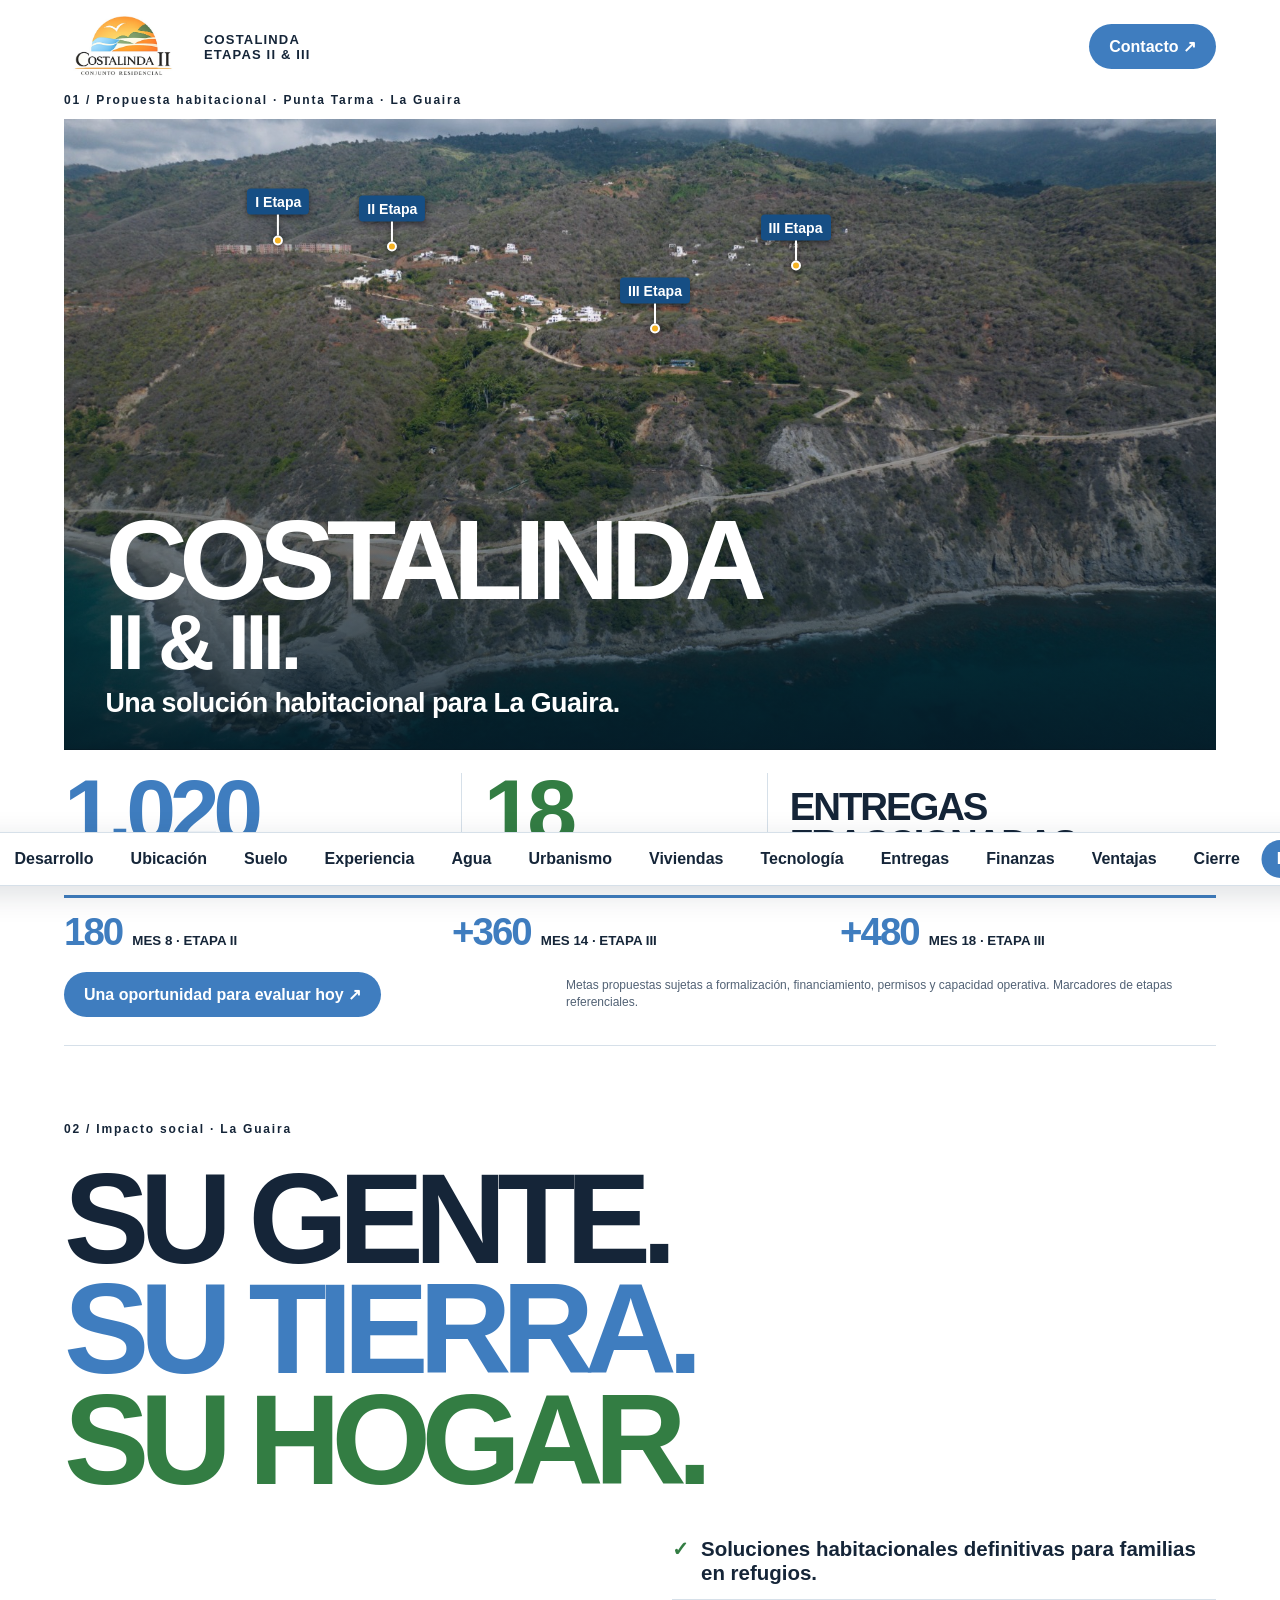
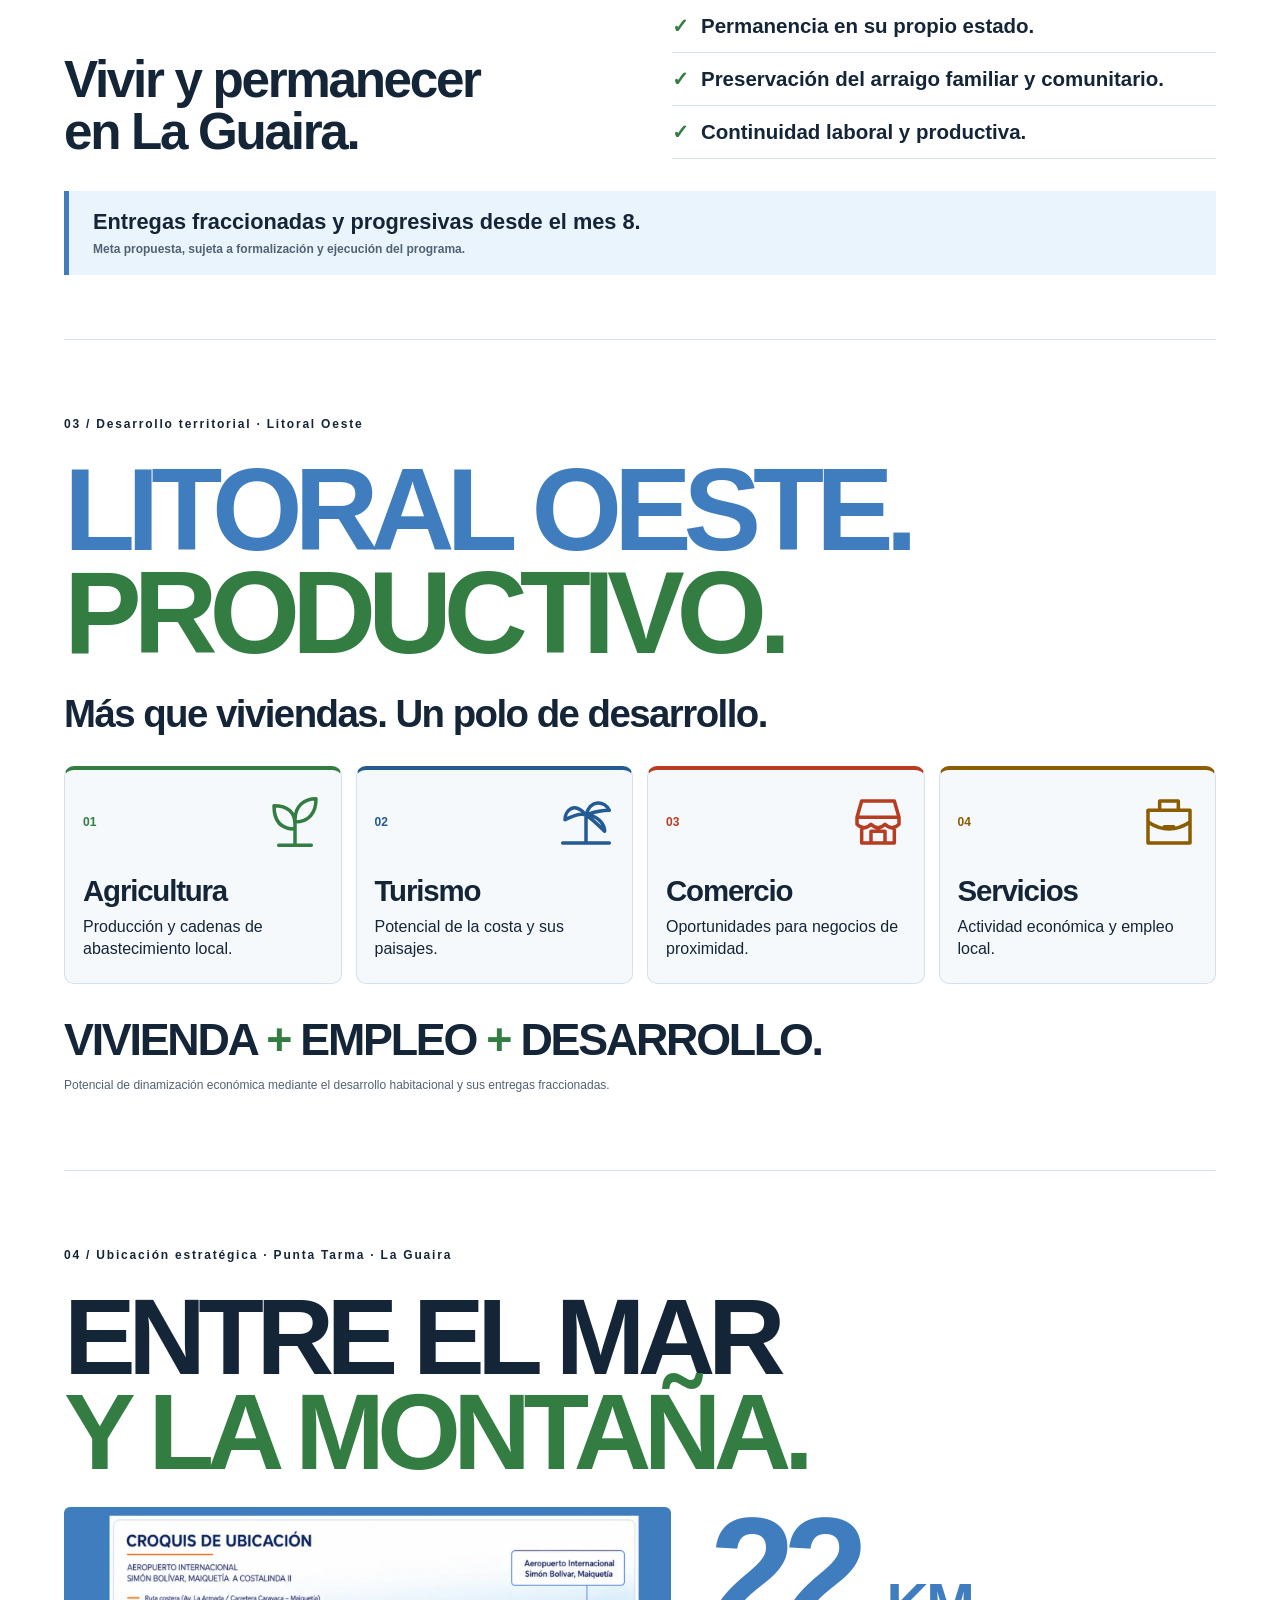
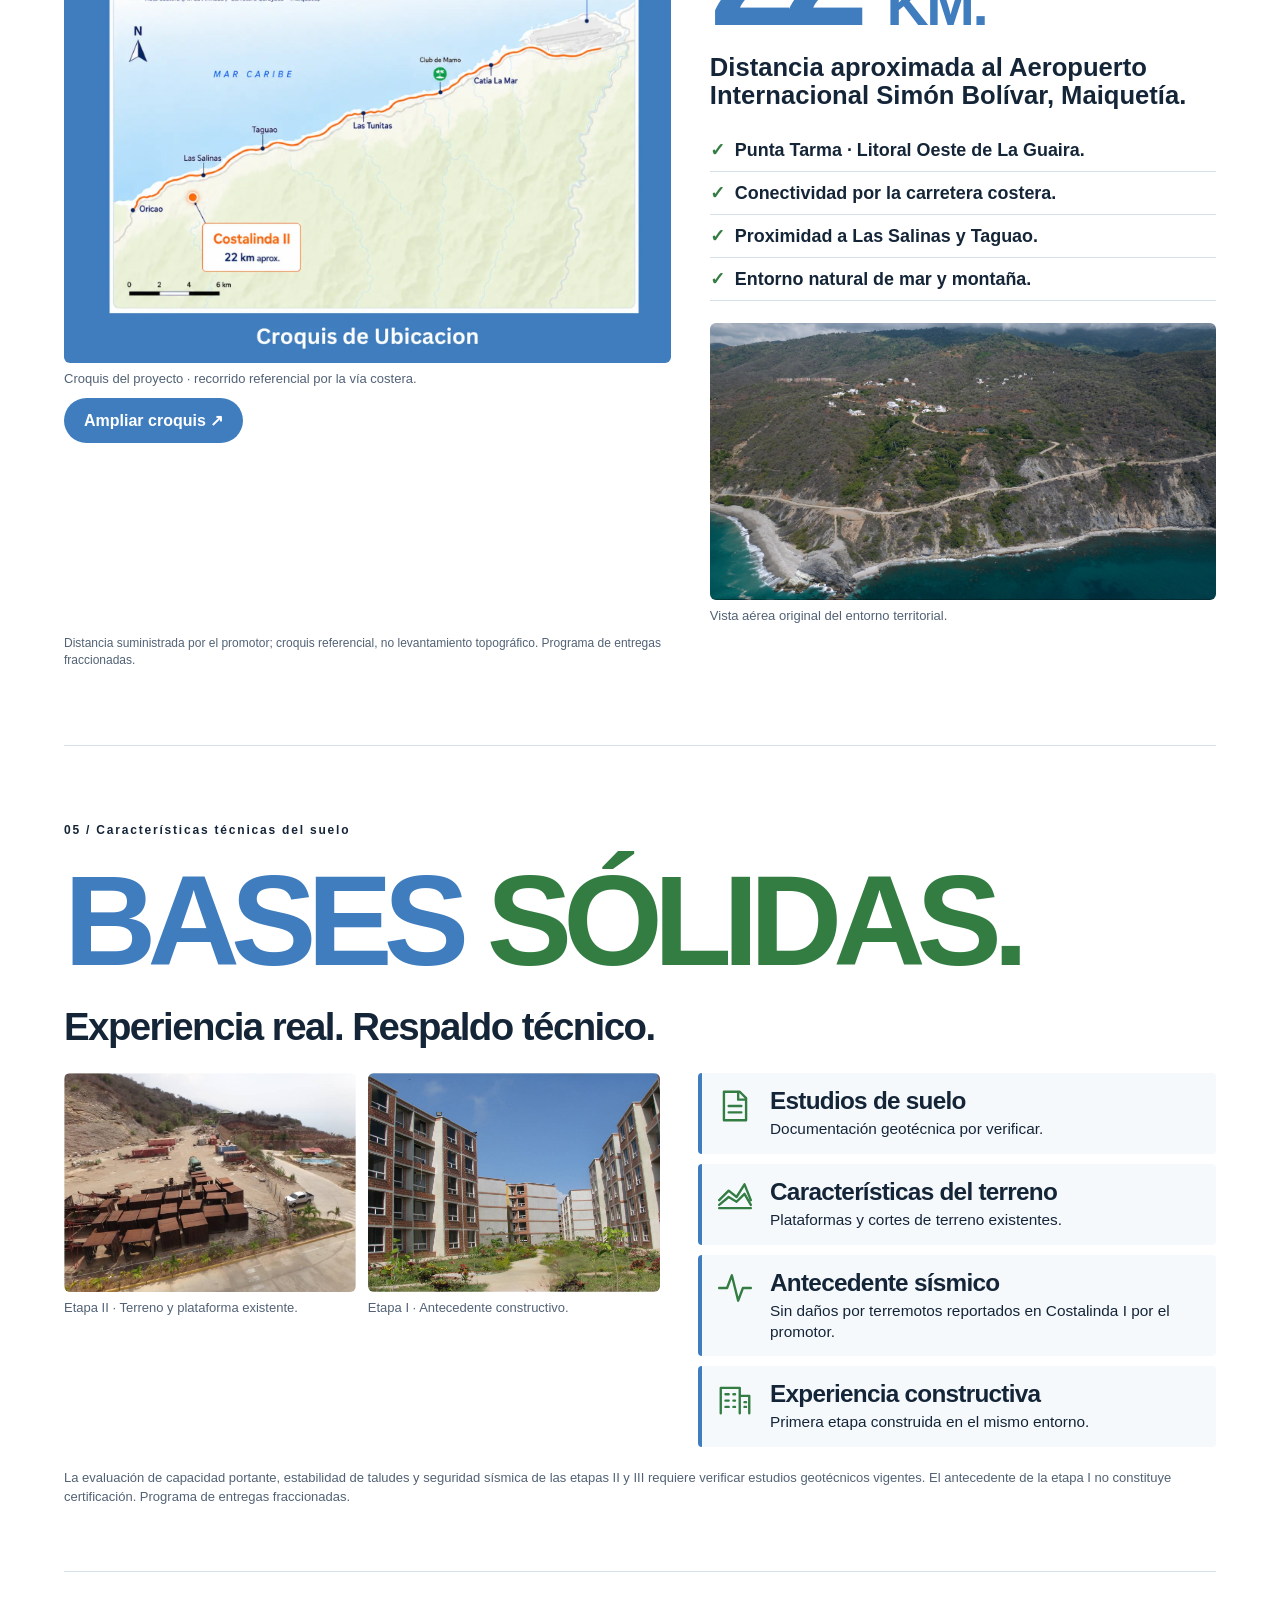
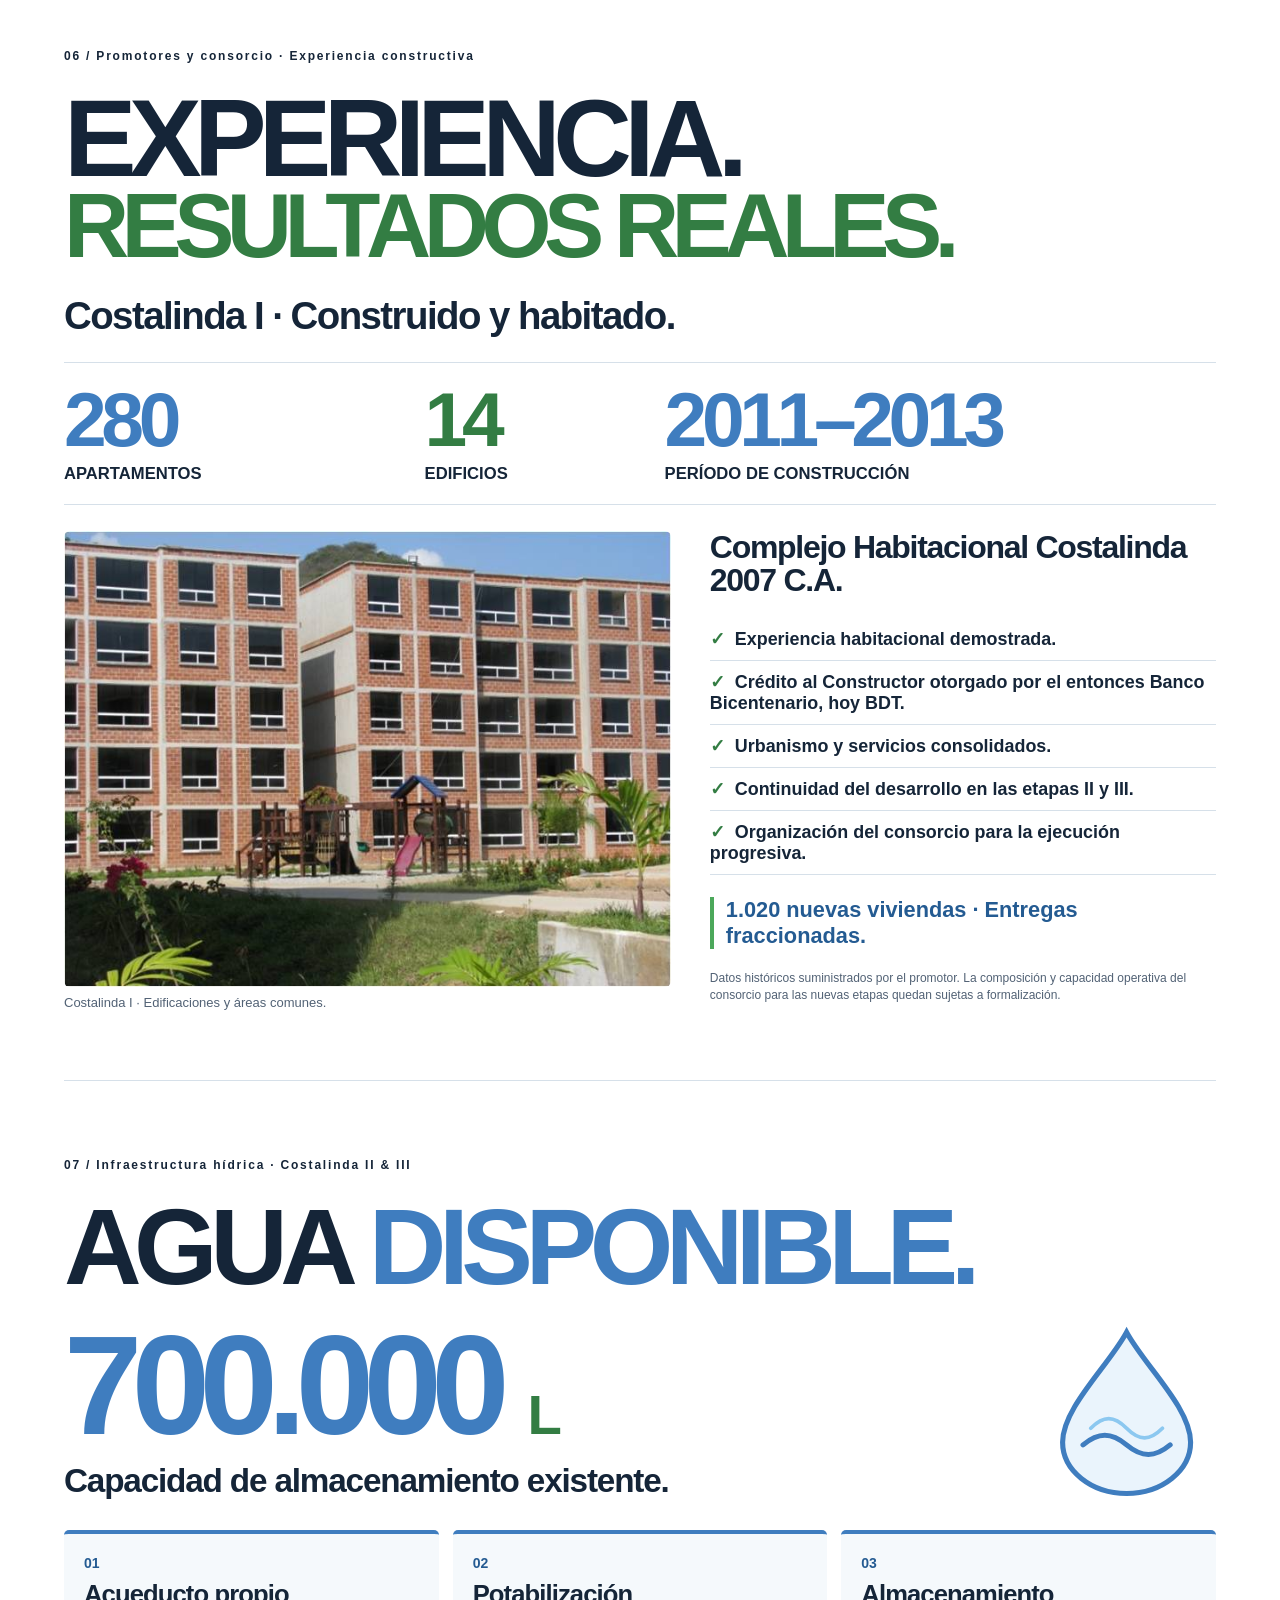
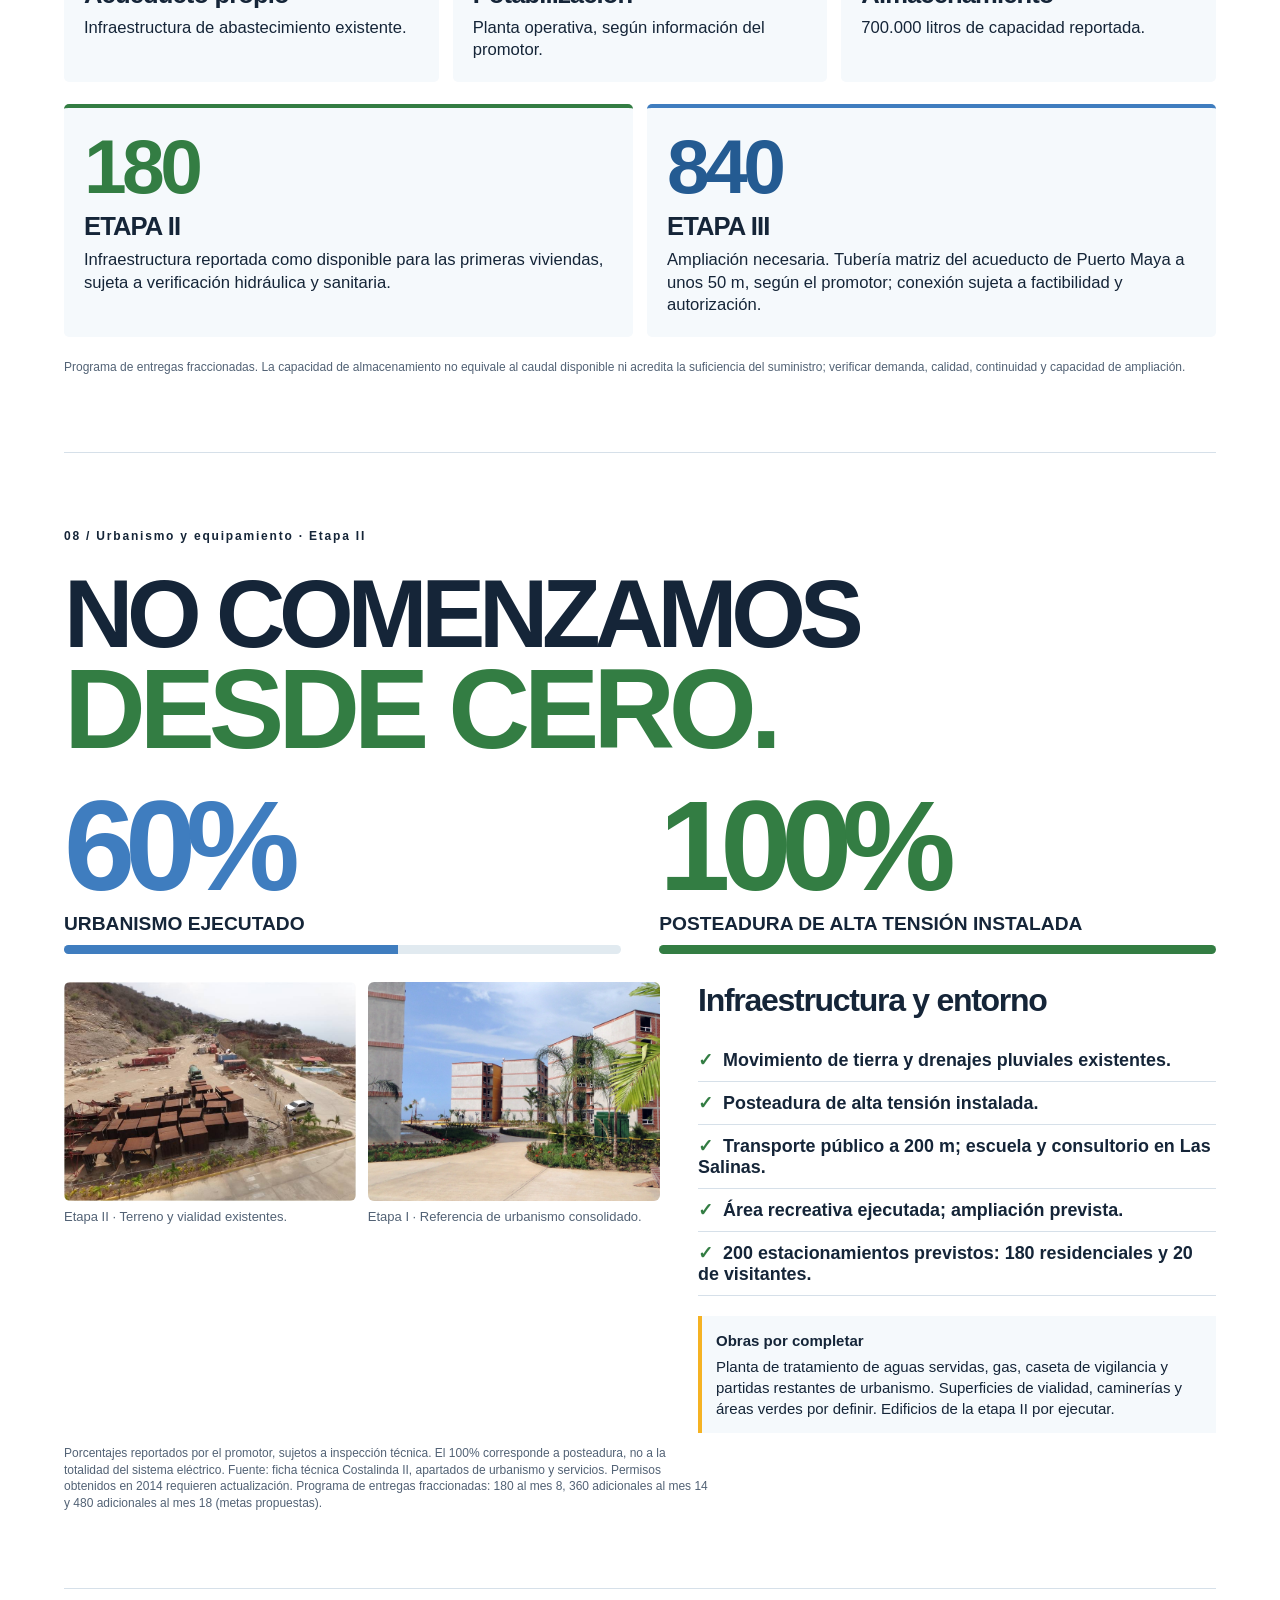
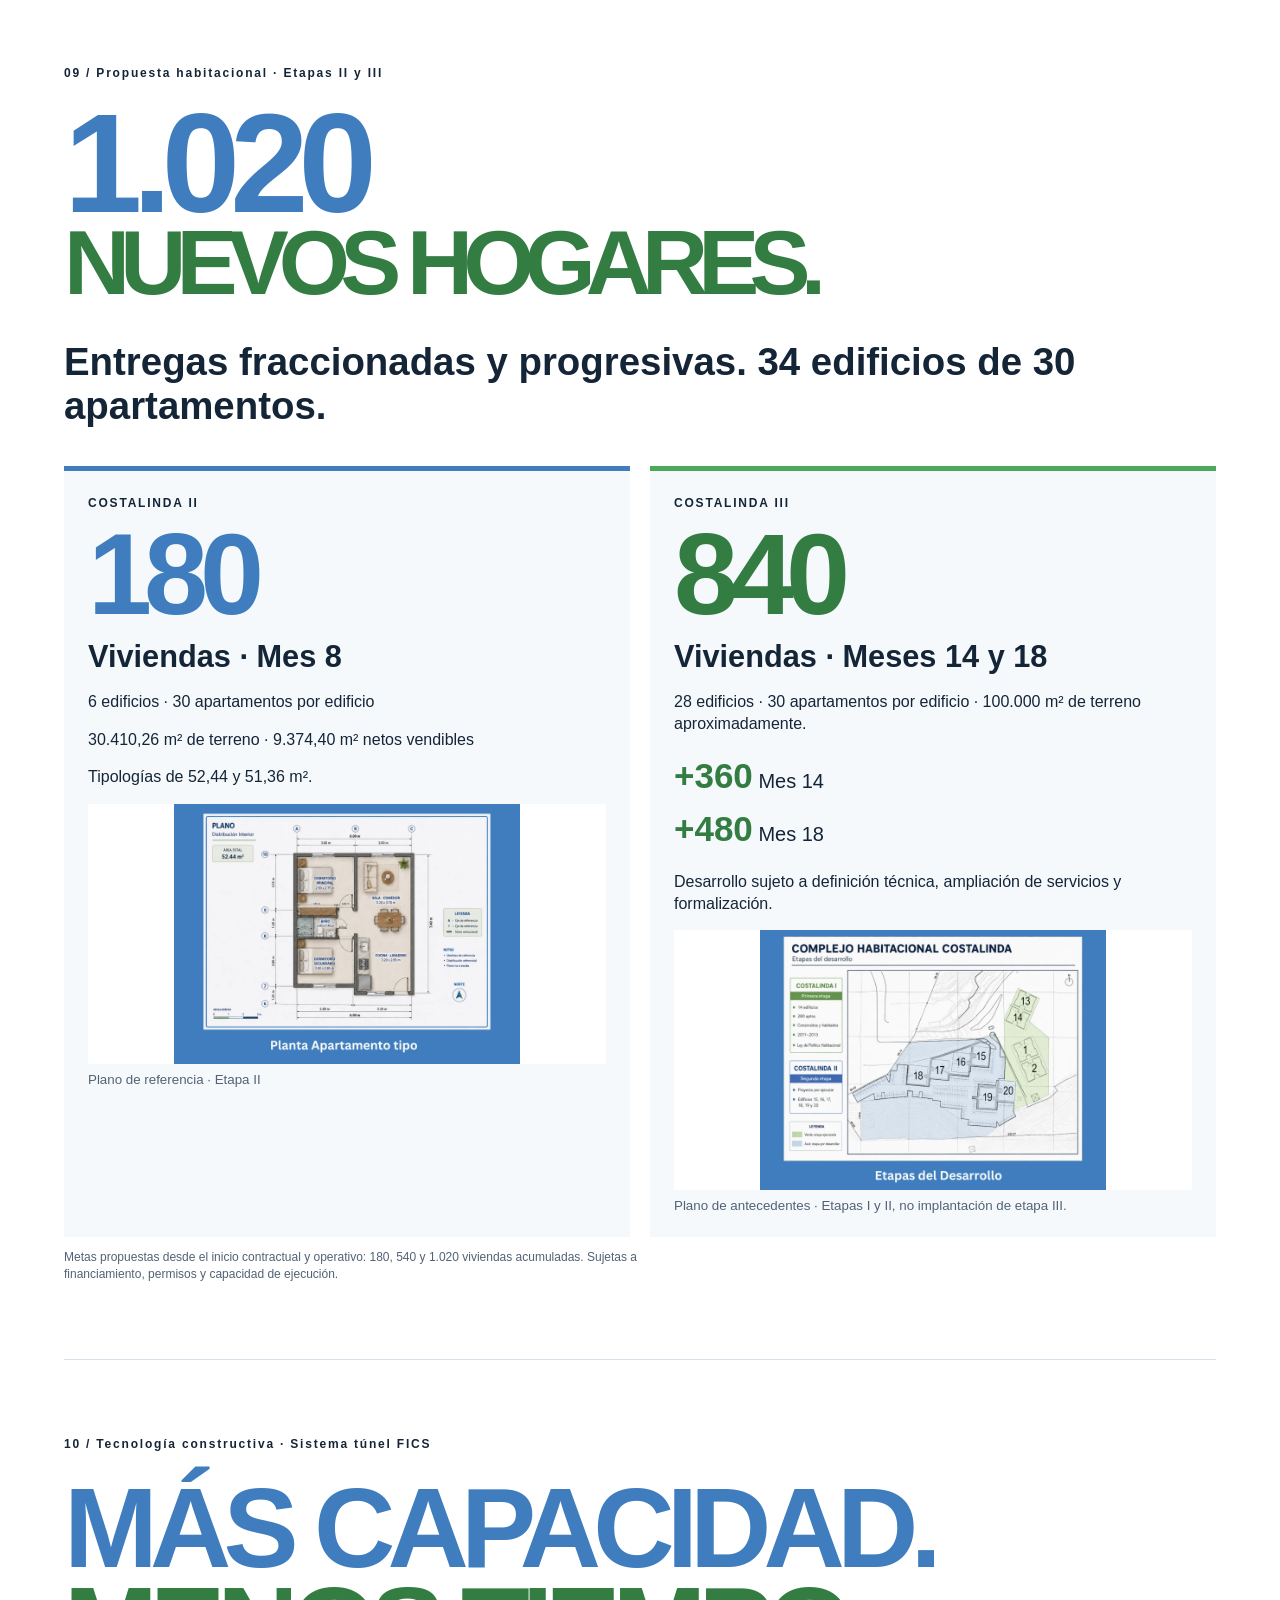
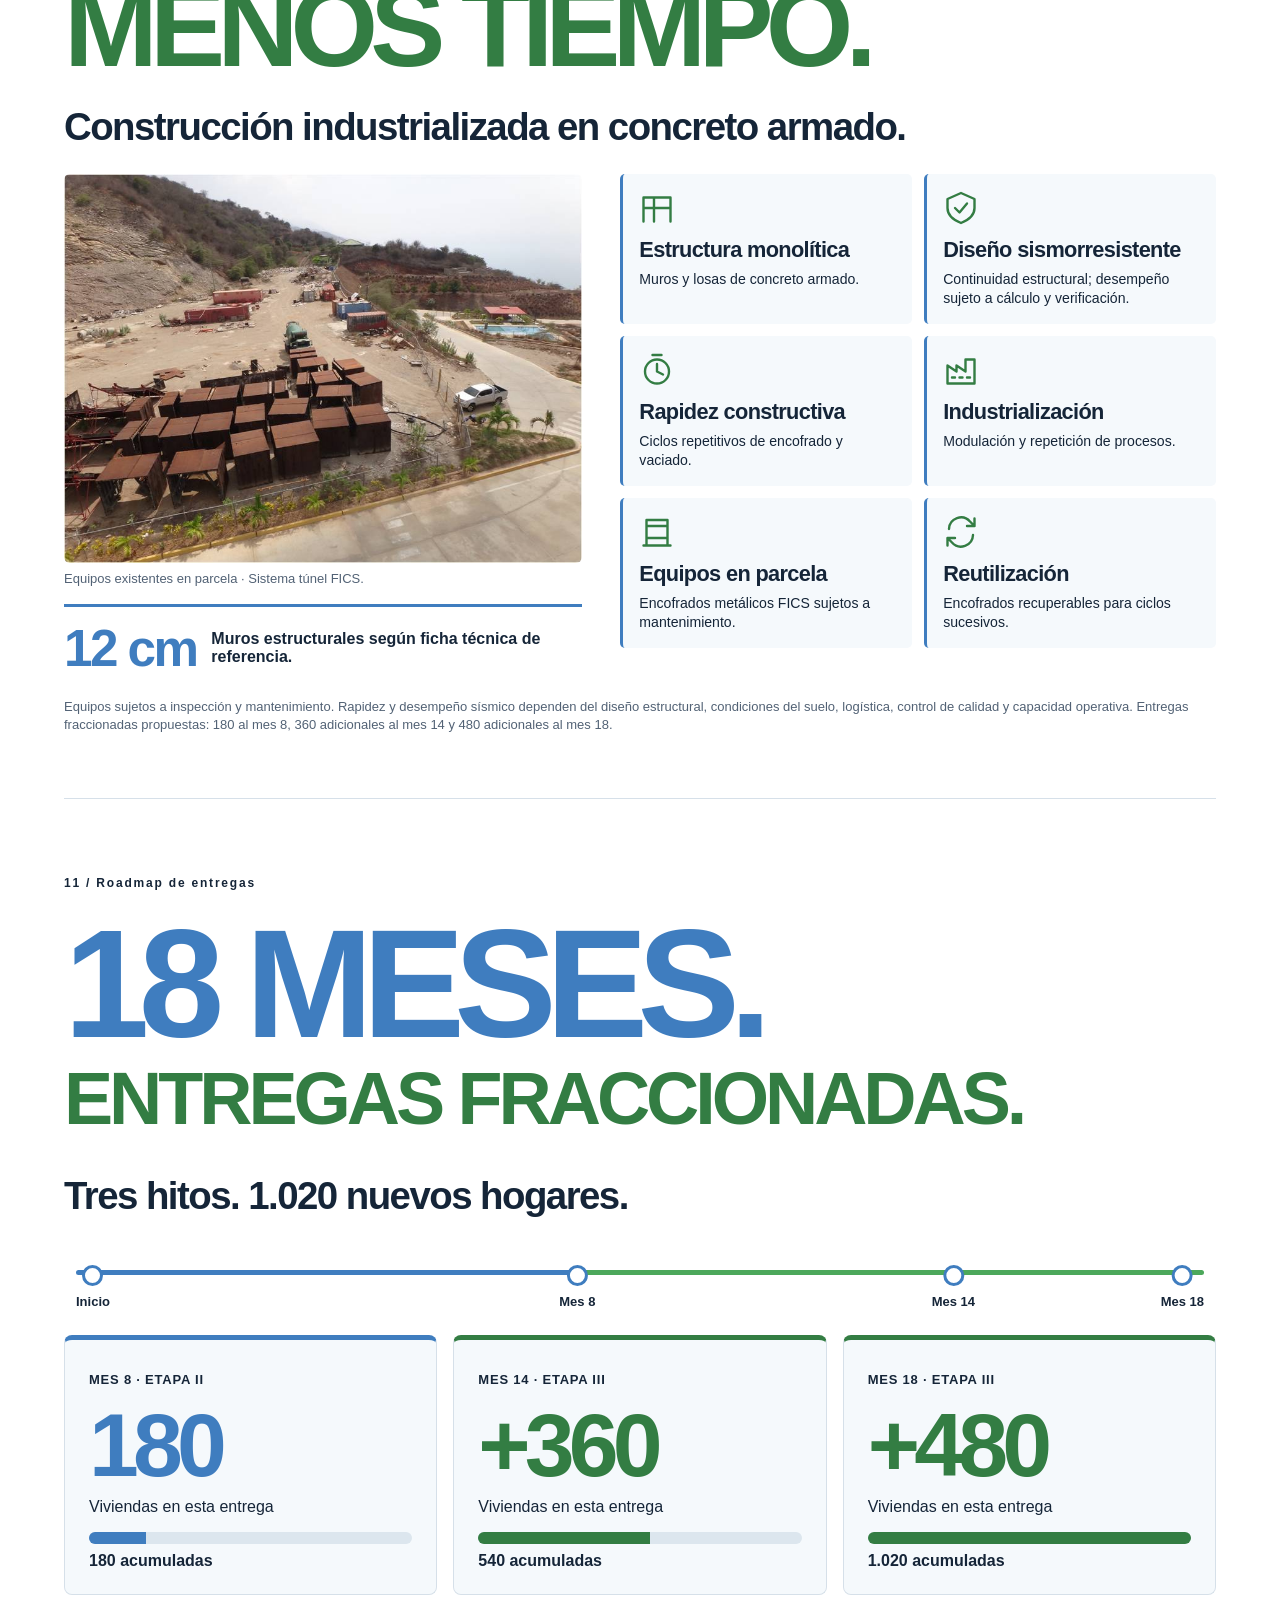
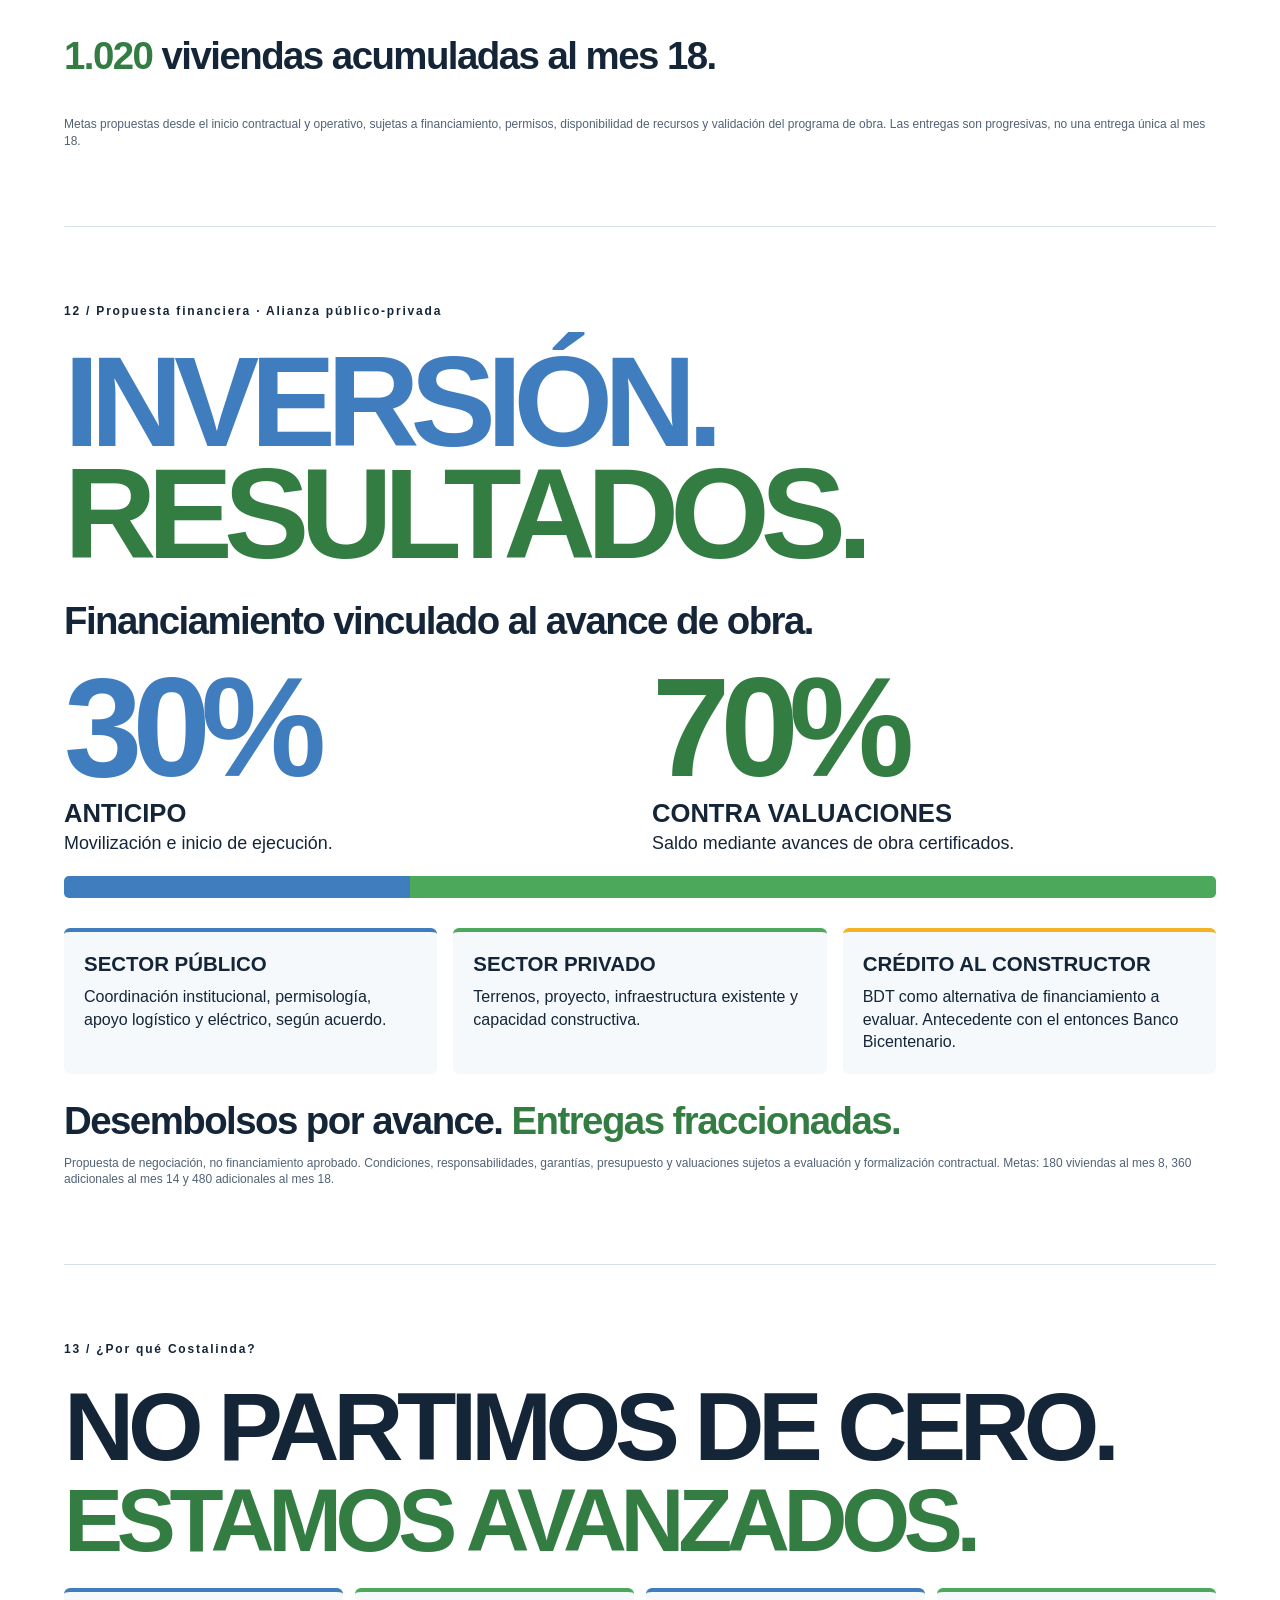
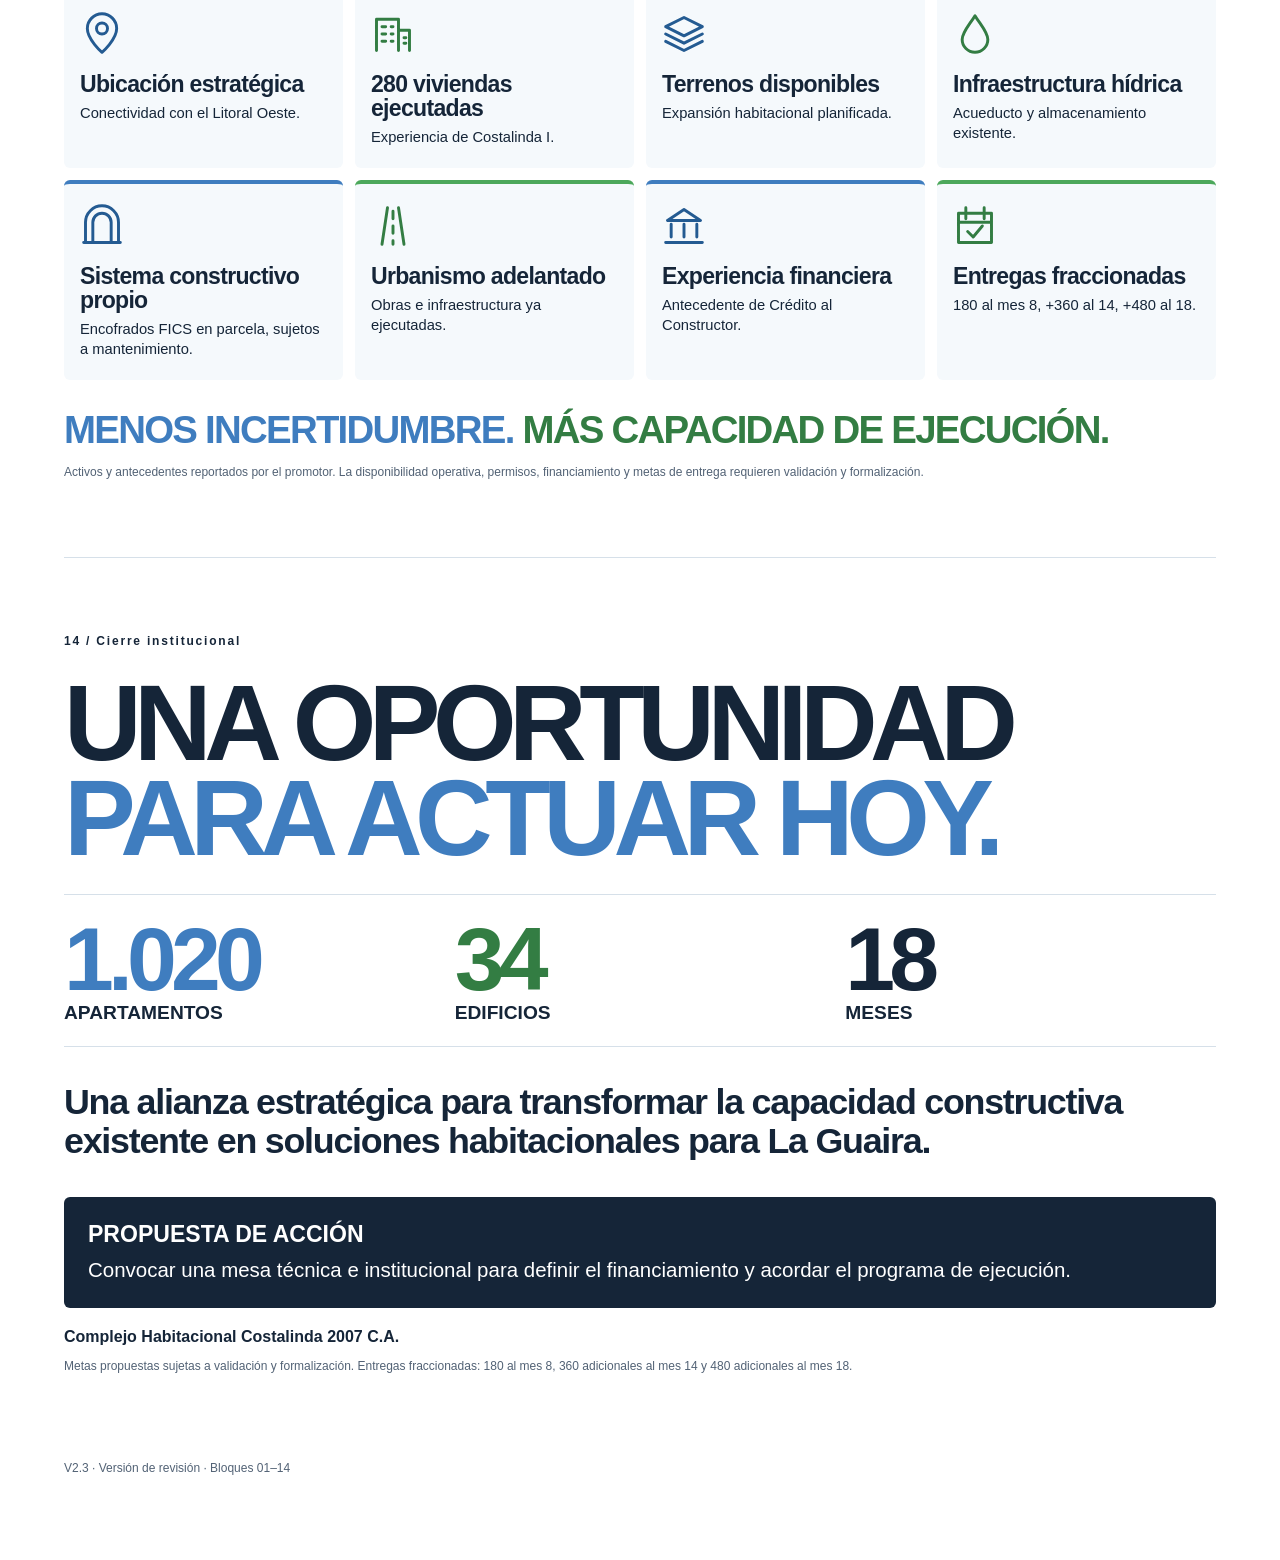
==== commit d193e192: "V2.3: cierre institucional aprobado, 14 láminas y navegación" ====
--- a/index.html
+++ b/index.html
@@ -3,4 +3,4 @@
 @page{size:17in 11in;margin:8mm}@media print{*{print-color-adjust:exact;-webkit-print-color-adjust:exact;animation:none!important}body{margin:0}header{padding:0 0 4mm;height:18mm}header img{width:30mm;height:15mm}header .brand{font-size:11pt}header button,.dock,.web-only,dialog,.web-footer{display:none!important}.print-only{display:block}.hero{padding:0;break-inside:avoid}.eyebrow{font-size:10pt;margin-bottom:3mm}.visual{height:158mm;aspect-ratio:auto}.visual>img{object-fit:cover;object-position:center 45%}.headline h1{font-size:76pt}.headline p{font-size:20pt}.pin{font-size:11pt}.numbers{margin:5mm 0 4mm;gap:6mm}.metric strong{font-size:54pt}.metric span{font-size:13pt}.delivery{font-size:25pt}.milestones{padding-top:3mm}.milestones strong{font-size:26pt}.milestones small{font-size:11pt}.foot{margin-top:3mm;flex-direction:row}.note{font-size:9pt}.print-only{font-size:10pt;font-weight:bold}}
 
 .social{margin:0 5vw;padding:6vw 0 5vw;border-top:1px solid #d6e0e9;scroll-margin-top:20px}.social h2{font-size:clamp(48px,10vw,170px);line-height:.86;letter-spacing:-.075em;font-weight:900;margin:28px 0;color:var(--ink)}.social h2 span{display:block}.social h2 span:nth-child(2){color:var(--blue)}.social h2 span:nth-child(3){color:#337d43}.social-bottom{display:grid;grid-template-columns:1fr 1fr;gap:5vw;align-items:end}.social-lead{font-size:clamp(24px,4vw,60px);font-weight:800;line-height:1.02;letter-spacing:-.045em;margin:0}.social-list{list-style:none;margin:0;padding:0}.social-list li{font-size:clamp(16px,1.6vw,25px);font-weight:700;padding:14px 0;border-bottom:1px solid #d6e0e9;display:flex;gap:12px;align-items:baseline}.social-list li:before{content:'✓';color:#337d43;font-weight:900}.social-strip{margin-top:32px;padding:18px 24px;background:#eaf4fc;border-left:5px solid var(--blue);font-size:clamp(15px,1.7vw,24px);font-weight:700}.social h2 span{animation:appear .7s ease both}.social h2 span:nth-child(2){animation-delay:.12s}.social h2 span:nth-child(3){animation-delay:.24s}@media(max-width:650px){.social{margin:0 4vw;padding:44px 0}.social h2{font-size:clamp(42px,11vw,72px);margin:22px 0}.social-bottom{grid-template-columns:1fr;gap:20px}.social-strip{margin-top:22px;padding:14px}.dock{gap:2px;max-width:96vw}.dock a,.dock button{padding:9px 8px;font-size:11px}}@media print{.social{break-before:page;break-inside:avoid;margin:0;padding:10mm 0 0;border:0}.social h2{font-size:100pt;line-height:.86;margin:8mm 0 10mm}.social-bottom{grid-template-columns:1fr 1fr;gap:15mm}.social-lead{font-size:30pt}.social-list li{font-size:16pt;padding:3mm 0}.social-strip{margin-top:8mm;padding:5mm;font-size:16pt}.social .eyebrow{font-size:11pt}.hero{break-after:auto}}
-.productive{margin:0 5vw;padding:6vw 0 5vw;border-top:1px solid #d6e0e9;scroll-margin-top:20px}.productive h2{font-size:clamp(38px,9.1vw,155px);line-height:.88;letter-spacing:-.07em;font-weight:900;margin:28px 0}.productive h2 span{display:block;color:var(--blue);animation:appear .7s ease both}.productive h2 span+span{color:#337d43;animation-delay:.12s}.productive-lead{font-size:clamp(22px,3vw,44px);font-weight:800;letter-spacing:-.04em;margin:0 0 30px}.sectors{display:grid;grid-template-columns:repeat(4,minmax(0,1fr));gap:14px}.sector{padding:24px 18px;background:#f5f9fc;border:1px solid #d6e0e9;border-top:4px solid var(--accent);border-radius:10px;transition:transform .22s ease,background .22s ease}.sector:hover{transform:translateY(-5px);background:#eaf4fc}.sector-top{display:flex;justify-content:space-between;align-items:center;color:var(--accent);font-weight:800;font-size:12px}.sector svg{width:56px;height:56px}.sector h3{font-size:clamp(19px,2.3vw,36px);letter-spacing:-.04em;margin:24px 0 8px}.sector p{font-size:clamp(14px,1.25vw,19px);line-height:1.35;margin:0}.productive-close{font-size:clamp(20px,3.5vw,55px);font-weight:900;letter-spacing:-.05em;margin-top:30px}.productive-close b{color:#337d43}@media(max-width:650px){.productive{margin:0 4vw;padding:44px 0}.productive h2{font-size:clamp(34px,9.5vw,65px);margin:22px 0}.sectors{grid-template-columns:repeat(2,minmax(0,1fr));gap:10px}.sector{padding:15px 12px}.sector svg{width:40px;height:40px}.sector h3{margin-top:16px}.dock{gap:2px;max-width:96vw;flex-wrap:wrap;justify-content:center}.dock a,.dock button{padding:8px 6px;font-size:10px}}@media(prefers-reduced-motion:reduce){.sector{transition:none}}@media print{.productive{break-before:page;break-inside:avoid;margin:0;padding:10mm 0 0;border:0}.productive h2{font-size:85pt;margin:8mm 0;line-height:.88}.productive-lead{font-size:26pt;margin-bottom:8mm}.sectors{grid-template-columns:repeat(4,minmax(0,1fr));gap:4mm}.sector{padding:6mm 4mm;border-radius:2mm;transform:none!important}.sector svg{width:15mm;height:15mm}.sector h3{font-size:22pt;margin:6mm 0 2mm}.sector p{font-size:13pt}.productive-close{font-size:30pt;margin-top:9mm}.productive .note{font-size:11pt}}.location{margin:0 5vw;padding:6vw 0 5vw;border-top:1px solid #d6e0e9;scroll-margin-top:20px}.location h2{font-size:clamp(40px,8.4vw,145px);line-height:.88;letter-spacing:-.07em;margin:28px 0;font-weight:900}.location h2 span{display:block}.location h2 span+span{color:#337d43}.location-grid{display:grid;grid-template-columns:1.2fr 1fr;gap:3vw;align-items:start}.location figure{margin:0}.location figure img{display:block;width:100%;height:auto;border-radius:6px}.location figcaption{font-size:13px;color:#526275;margin-top:8px}.location-distance{font-size:clamp(76px,12vw,190px);line-height:.85;letter-spacing:-.08em;color:var(--blue);font-weight:900;margin:0 0 15px}.location-distance small{font-size:.38em;letter-spacing:-.04em}.location-airport{font-size:clamp(18px,2vw,30px);font-weight:800;line-height:1.1;margin:0 0 16px}.location-list{list-style:none;padding:0;margin:20px 0}.location-list li{padding:10px 0;border-bottom:1px solid #d6e0e9;font-weight:700;font-size:clamp(15px,1.4vw,21px)}.location-list li:before{content:'✓';color:#337d43;margin-right:10px}.location-photo{margin-top:22px!important}.location-map-button{margin-top:12px}.location h2{animation:appear .7s ease both}.location-dialog{width:min(94vw,1200px);max-width:94vw;padding:16px}.location-dialog img{width:100%;max-height:78vh;object-fit:contain;display:block}.location-dialog button{margin-top:10px}@media(max-width:650px){.location{margin:0 4vw;padding:44px 0}.location-grid{grid-template-columns:1fr;gap:24px}.location h2{font-size:clamp(36px,9vw,65px)}.dock{white-space:normal}.dock a,.dock button{padding:7px 6px}}@media print{.location{break-before:page;break-inside:avoid;margin:0;padding:5mm 0 0;border:0}.location h2{font-size:60pt;margin:5mm 0 7mm;line-height:.9}.location-grid{grid-template-columns:1.2fr 1fr;gap:8mm}.location figure img{max-height:132mm;object-fit:contain}.location-distance{font-size:76pt;margin-bottom:3mm}.location-airport{font-size:17pt;margin-bottom:3mm}.location-list{margin:3mm 0}.location-list li{font-size:12pt;padding:2mm 0}.location-photo{margin-top:3mm!important}.location-photo img{max-height:55mm!important;object-fit:cover!important}.location figcaption{font-size:9pt}.location .note{font-size:9pt}}.soil{margin:0 5vw;padding:6vw 0 5vw;border-top:1px solid #d6e0e9;scroll-margin-top:20px}.soil h2{font-size:clamp(48px,10vw,170px);line-height:.88;letter-spacing:-.07em;font-weight:900;margin:28px 0;color:var(--blue);animation:appear .7s ease both}.soil h2 span{color:#337d43}.soil-lead{font-size:clamp(22px,3vw,44px);font-weight:800;letter-spacing:-.04em;margin:0 0 24px}.soil-grid{display:grid;grid-template-columns:1.15fr 1fr;gap:3vw;align-items:start}.soil-photos{display:grid;grid-template-columns:1fr 1fr;gap:12px}.soil figure{margin:0}.soil figure img{display:block;width:100%;aspect-ratio:4/3;object-fit:cover;border-radius:6px}.soil figcaption{font-size:13px;color:#526275;margin-top:8px}.soil-items{display:grid;gap:10px}.soil-item{display:flex;gap:16px;align-items:start;padding:14px;background:#f5f9fc;border-left:4px solid var(--blue);border-radius:4px;transition:background .2s}.soil-item:hover{background:#eaf4fc}.soil-item svg{width:38px;height:38px;color:#337d43;flex-shrink:0}.soil-item h3{font-size:clamp(17px,1.9vw,28px);margin:0 0 4px;letter-spacing:-.03em}.soil-item p{font-size:clamp(14px,1.2vw,18px);line-height:1.35;margin:0}.soil-note{font-size:13px;color:#526275;line-height:1.45;margin:22px 0 0}@media(max-width:650px){.soil{margin:0 4vw;padding:44px 0}.soil h2{font-size:clamp(45px,12vw,80px)}.soil-grid{grid-template-columns:1fr;gap:24px}.soil-photos{gap:8px}}@media(prefers-reduced-motion:reduce){.soil h2{animation:none}.soil-item{transition:none}}@media print{.soil{break-before:page;break-inside:avoid;margin:0;padding:5mm 0 0;border:0}.soil h2{font-size:86pt;margin:5mm 0 7mm;animation:none}.soil-lead{font-size:25pt;margin-bottom:6mm}.soil-grid{grid-template-columns:1.15fr 1fr;gap:8mm}.soil-photos{gap:3mm}.soil figure img{max-height:105mm;object-fit:contain}.soil figcaption{font-size:10pt}.soil-items{gap:3mm}.soil-item{padding:3mm;gap:3mm;break-inside:avoid}.soil-item svg{width:10mm;height:10mm}.soil-item h3{font-size:17pt}.soil-item p{font-size:12pt}.soil-note{font-size:10pt;margin-top:5mm}}.experience{margin:0 5vw;padding:6vw 0 5vw;border-top:1px solid #d6e0e9;scroll-margin-top:20px}.experience h2{font-size:clamp(40px,8.5vw,145px);line-height:.88;letter-spacing:-.07em;font-weight:900;color:var(--ink);margin:28px 0;animation:appear .7s ease both}.experience h2 span{display:block;color:#337d43;font-size:.83em}.exp-lead{font-size:clamp(22px,3vw,44px);font-weight:800;margin:0 0 24px;letter-spacing:-.04em}.exp-metrics{display:grid;grid-template-columns:1fr .65fr 1.6fr;gap:16px;border-block:1px solid #d6e0e9;padding:20px 0;margin:0 0 26px}.exp-metrics strong{display:block;font-size:clamp(32px,6vw,96px);line-height:.95;letter-spacing:-.07em;color:var(--blue);font-weight:900}.exp-metrics div:nth-child(2) strong{color:#337d43}.exp-metrics b{display:block;font-size:clamp(10px,1.3vw,17px);margin-top:8px}.exp-grid{display:grid;grid-template-columns:1.2fr 1fr;gap:3vw;align-items:start}.exp-grid figure{margin:0}.exp-grid img{display:block;width:100%;height:auto;border-radius:6px}.exp-grid figcaption{font-size:13px;color:#526275;margin-top:8px}.exp-grid h3{font-size:clamp(22px,2.5vw,36px);line-height:1.05;letter-spacing:-.04em;margin:0}.exp-tag{font-weight:800;color:#245b92;font-size:clamp(16px,1.7vw,24px);border-left:4px solid var(--green);padding-left:12px}@media(max-width:650px){.experience{margin:0 4vw;padding:44px 0}.experience h2{font-size:clamp(34px,9vw,65px)}.exp-grid{grid-template-columns:1fr;gap:22px}.exp-metrics{gap:8px}.exp-metrics strong{font-size:clamp(23px,7vw,45px)}}@media print{.experience{break-before:page;break-inside:avoid;margin:0;padding:5mm 0 0;border:0}.experience h2{font-size:65pt;margin:5mm 0;animation:none}.exp-lead{font-size:23pt;margin-bottom:4mm}.exp-metrics{padding:4mm 0;margin-bottom:5mm;gap:4mm}.exp-metrics strong{font-size:45pt}.exp-metrics b{font-size:11pt}.exp-grid{grid-template-columns:1.2fr 1fr;gap:8mm}.exp-grid img{max-height:100mm;object-fit:contain}.exp-grid figcaption{font-size:10pt}.exp-grid h3{font-size:20pt}.exp-tag{font-size:15pt}.experience .note{font-size:10pt}}.water{margin:0 5vw;padding:6vw 0 5vw;border-top:1px solid #d6e0e9;scroll-margin-top:20px}.water h2{font-size:clamp(38px,8.4vw,145px);line-height:.88;letter-spacing:-.07em;font-weight:900;color:var(--ink);margin:28px 0;animation:appear .7s ease both}.water h2 span{color:var(--blue)}.water-main{display:flex;justify-content:space-between;align-items:center;gap:24px;margin:28px 0}.water-number{font-size:clamp(48px,11vw,180px);line-height:.86;letter-spacing:-.075em;color:var(--blue);font-weight:900;white-space:nowrap}.water-number small{font-size:.4em;letter-spacing:0;color:#337d43}.water-lead{font-weight:800;font-size:clamp(18px,2.6vw,40px);letter-spacing:-.035em;margin:16px 0 0}.water-icon{width:clamp(60px,14vw,190px);flex-shrink:0}.water-flow{display:grid;grid-template-columns:repeat(3,minmax(0,1fr));gap:14px}.water-flow article,.water-phase article{border-top:4px solid var(--blue);background:#f5f9fc;padding:20px;border-radius:5px}.water-flow article:hover{background:#eaf4fc}.water-step{color:#245b92;font-weight:800;font-size:14px}.water h3{font-size:clamp(18px,2vw,28px);letter-spacing:-.035em;margin:8px 0}.water-flow p,.water-phase p{font-size:clamp(14px,1.3vw,19px);line-height:1.35;margin:0}.water-phase{display:grid;grid-template-columns:1fr 1fr;gap:14px;margin:22px 0}.water-phase article:first-child{border-color:#337d43}.water-phase strong{font-size:clamp(44px,6vw,92px);line-height:1;letter-spacing:-.06em;color:#245b92}.water-phase article:first-child strong{color:#337d43}.water .note{max-width:none}@media(max-width:650px){.water{margin:0 4vw;padding:44px 0}.water-main{gap:8px}.water-number{font-size:clamp(36px,10vw,65px)}.water-flow{grid-template-columns:1fr}.water-phase{grid-template-columns:1fr}.water-icon{width:60px}}@media print{.water{break-before:page;break-inside:avoid;margin:0;padding:5mm 0 0;border:0}.water h2{font-size:65pt;margin:5mm 0;animation:none}.water-main{margin:5mm 0;gap:8mm}.water-number{font-size:86pt}.water-lead{font-size:22pt;margin:4mm 0}.water-icon{width:34mm}.water-flow{grid-template-columns:repeat(3,1fr);gap:4mm}.water-phase{grid-template-columns:1fr 1fr;gap:4mm;margin:5mm 0}.water-flow article,.water-phase article{padding:4mm;break-inside:avoid}.water h3{font-size:16pt;margin:2mm 0}.water-flow p,.water-phase p{font-size:12pt}.water-phase strong{font-size:40pt}.water .note{font-size:10pt}}.urban{margin:0 5vw;padding:6vw 0 5vw;border-top:1px solid #d6e0e9;scroll-margin-top:20px}.urban h2{font-size:clamp(36px,7.5vw,135px);line-height:.9;letter-spacing:-.065em;font-weight:900;margin:28px 0;color:var(--ink);animation:appear .7s ease both}.urban h2 span{display:block;color:#337d43;font-size:1.18em}.urban-metrics{display:grid;grid-template-columns:1fr 1fr;gap:3vw;margin:28px 0}.urban-metrics strong{display:block;font-size:clamp(60px,10vw,150px);font-weight:900;letter-spacing:-.08em;line-height:.9;color:var(--blue)}.urban-metrics>div+div strong{color:#337d43}.urban-metrics b{display:block;font-size:clamp(12px,1.5vw,22px);margin:10px 0}.urban-track{height:9px;border-radius:9px;background:#e1eaf0;overflow:hidden}.urban-track i{display:block;height:100%;background:var(--blue)}.urban-metrics>div+div i{background:#337d43}.urban-grid{display:grid;grid-template-columns:1.15fr 1fr;gap:3vw;align-items:start}.urban-photos{display:grid;grid-template-columns:1fr 1fr;gap:12px}.urban figure{margin:0}.urban img{display:block;width:100%;aspect-ratio:4/3;object-fit:cover;border-radius:6px}.urban figcaption{font-size:13px;color:#526275;margin-top:8px}.urban h3{font-size:clamp(20px,2.5vw,34px);margin:0;letter-spacing:-.04em}.urban-pending{background:#f5f9fc;border-left:4px solid var(--gold);padding:14px;font-size:15px;line-height:1.4}.urban-pending p{margin:5px 0 0}@media(max-width:650px){.urban{margin:0 4vw;padding:44px 0}.urban h2{font-size:clamp(30px,8.6vw,58px)}.urban-grid{grid-template-columns:1fr;gap:20px}.urban-metrics strong{font-size:clamp(48px,14vw,80px)}}@media print{.urban{break-before:page;break-inside:avoid;margin:0;padding:5mm 0 0;border:0}.urban h2{font-size:60pt;margin:4mm 0 6mm;animation:none}.urban-metrics{margin:4mm 0 6mm;gap:8mm}.urban-metrics strong{font-size:66pt}.urban-metrics b{font-size:12pt;margin:2mm 0}.urban-track{height:2mm}.urban-grid{grid-template-columns:1.15fr 1fr;gap:7mm}.urban-photos{gap:3mm}.urban img{max-height:85mm;object-fit:contain}.urban figcaption{font-size:9pt}.urban h3{font-size:18pt}.urban-pending{font-size:11pt;padding:3mm}.urban .note{font-size:9pt}}.housing{margin:0 5vw;padding:6vw 0 5vw;border-top:1px solid #d6e0e9}.housing h2{font-size:clamp(55px,11vw,180px);line-height:.85;letter-spacing:-.07em;color:var(--blue);margin:24px 0;font-weight:900}.housing h2 span{display:block;color:#337d43;font-size:.65em}.housing-lead{font-size:clamp(22px,3vw,44px);font-weight:800}.housing-grid{display:grid;grid-template-columns:1fr 1fr;gap:20px}.housing-grid article{border-top:5px solid var(--blue);background:#f5f9fc;padding:24px}.housing-grid article+article{border-color:var(--green)}.housing-grid strong{display:block;font-size:clamp(60px,9vw,140px);line-height:.9;color:var(--blue);letter-spacing:-.07em}.housing-grid article+article strong{color:#337d43}.housing-grid h3{font-size:clamp(20px,2.4vw,36px);margin:12px 0}.housing-grid p{line-height:1.35}.housing-grid img{width:100%;height:260px;object-fit:contain;background:white;display:block}.housing-grid small{display:block;margin-top:8px;color:#526275}.housing-deliver{font-size:20px;line-height:1.5}.housing-deliver b{font-size:35px;color:#337d43}@media(max-width:650px){.housing{margin:0 4vw;padding:44px 0}.housing-grid{grid-template-columns:1fr}.housing-grid article{padding:16px}}@media print{.housing{break-before:page;break-inside:avoid;margin:0;padding:5mm 0 0;border:0}.housing h2{font-size:74pt;margin:3mm 0}.housing-lead{font-size:22pt;margin:4mm 0}.housing-grid{grid-template-columns:1fr 1fr;gap:5mm}.housing-grid article{padding:4mm}.housing-grid strong{font-size:54pt}.housing-grid h3{font-size:18pt;margin:2mm 0}.housing-grid p{font-size:11pt;margin:2mm 0}.housing-grid img{height:70mm}.housing-grid small{font-size:9pt}.housing-deliver{font-size:12pt}.housing-deliver b{font-size:19pt}.housing .note{font-size:9pt}}.technology{margin:0 5vw;padding:6vw 0 5vw;border-top:1px solid #d6e0e9;scroll-margin-top:20px}.technology h2{font-size:clamp(36px,8.8vw,150px);line-height:.88;letter-spacing:-.07em;font-weight:900;color:var(--blue);margin:28px 0;animation:appear .7s ease both}.technology h2 span{display:block;color:#337d43}.tech-lead{font-size:clamp(21px,3vw,42px);font-weight:800;letter-spacing:-.04em;margin:0 0 25px}.tech-grid{display:grid;grid-template-columns:1fr 1.15fr;gap:3vw;align-items:start}.technology figure{margin:0}.technology figure img{display:block;width:100%;height:auto;border-radius:6px}.technology figcaption{font-size:13px;color:#526275;margin-top:8px}.tech-spec{display:flex;gap:15px;align-items:center;margin-top:18px;border-top:3px solid var(--blue);padding-top:12px}.tech-spec strong{font-size:clamp(30px,4vw,65px);white-space:nowrap;color:var(--blue);letter-spacing:-.05em}.tech-spec span{font-weight:700}.tech-cards{display:grid;grid-template-columns:repeat(2,minmax(0,1fr));gap:12px}.tech-card{padding:16px;background:#f5f9fc;border-left:3px solid var(--blue);border-radius:5px;transition:background .2s,transform .2s}.tech-card:hover{background:#eaf4fc;transform:translateY(-3px)}.tech-card svg{width:36px;height:36px;color:#337d43}.tech-card h3{font-size:clamp(16px,1.7vw,25px);letter-spacing:-.03em;margin:7px 0}.tech-card p{font-size:clamp(13px,1.1vw,17px);line-height:1.35;margin:0}.tech-note{font-size:13px;line-height:1.4;color:#526275;margin:20px 0 0}@media(max-width:650px){.technology{margin:0 4vw;padding:44px 0}.technology h2{font-size:clamp(32px,9vw,62px)}.tech-grid{grid-template-columns:1fr;gap:24px}.tech-card{padding:12px}.dock{max-height:25vh;overflow:auto}}@media(prefers-reduced-motion:reduce){.technology h2{animation:none}.tech-card{transition:none}}@media print{.technology{break-before:page;break-inside:avoid;margin:0;padding:5mm 0 0;border:0}.technology h2{font-size:68pt;margin:5mm 0;animation:none}.tech-lead{font-size:23pt;margin-bottom:6mm}.tech-grid{grid-template-columns:1fr 1.15fr;gap:8mm}.technology figure img{max-height:105mm;object-fit:contain}.technology figcaption{font-size:10pt}.tech-cards{gap:3mm}.tech-card{padding:3mm;transform:none!important;break-inside:avoid}.tech-card svg{width:9mm;height:9mm}.tech-card h3{font-size:15pt;margin:1mm 0}.tech-card p{font-size:11pt}.tech-spec{margin-top:4mm;padding-top:3mm}.tech-spec strong{font-size:36pt}.tech-spec span{font-size:12pt}.tech-note{font-size:9pt;margin-top:5mm}}.roadmap{margin:0 5vw;padding:6vw 0 5vw;border-top:1px solid #d6e0e9;scroll-margin-top:20px}.roadmap h2{font-size:clamp(54px,12vw,185px);line-height:.86;letter-spacing:-.07em;margin:28px 0;color:var(--blue);font-weight:900}.roadmap h2 span{display:block;color:#337d43;font-size:.48em;line-height:1;letter-spacing:-.055em;margin-top:12px}.road-lead{font-size:clamp(22px,3vw,44px);font-weight:800;letter-spacing:-.04em}.road-axis{position:relative;height:70px;margin:35px 12px 8px}.road-line{position:absolute;left:0;right:0;top:13px;height:5px;border-radius:4px;background:linear-gradient(to right,#3F7DBF 44.444%,#4CA85B 44.444%)}.road-axis span{position:absolute;left:var(--pos);top:8px;transform:translateX(-50%);white-space:nowrap;text-align:center;font-size:13px;font-weight:800}.road-axis span:first-of-type{transform:none}.road-axis span:last-of-type{transform:translateX(-100%)}.road-axis span:before{content:'';display:block;margin:0 auto 8px;background:#fff;border:3px solid #3F7DBF;border-radius:50%;width:15px;height:15px}.road-cards{display:grid;grid-template-columns:repeat(3,minmax(0,1fr));gap:16px}.road-card{border:1px solid #d6e0e9;border-top:5px solid var(--accent);padding:24px;background:#f5f9fc;border-radius:8px}.road-month{font-weight:800;font-size:13px;letter-spacing:.06em}.road-card strong{font-size:clamp(42px,7vw,100px);line-height:1;color:var(--accent);letter-spacing:-.065em}.road-card p{margin:8px 0 14px}.road-track{height:12px;background:#dce6ee;border-radius:8px;overflow:hidden;margin:16px 0 8px}.road-track i{display:block;height:100%;background:var(--accent)}.road-total{font-size:clamp(22px,3vw,40px);font-weight:800;letter-spacing:-.04em}.road-total strong{color:#337d43}.roadmap .note{max-width:100%}@media(max-width:650px){.roadmap{margin:0 4vw;padding:44px 0}.road-cards{grid-template-columns:1fr;gap:10px}.road-card{padding:16px}.road-axis{margin-inline:0}.road-axis span{font-size:10px}}@media print{.roadmap{break-before:page;break-inside:avoid;margin:0;padding:8mm 0 0;border:0}.roadmap h2{font-size:105pt;margin:5mm 0 8mm}.road-lead{font-size:27pt}.road-axis{margin:8mm 3mm 0;height:17mm}.road-cards{grid-template-columns:repeat(3,minmax(0,1fr));gap:5mm}.road-card{padding:6mm}.road-card strong{font-size:62pt}.road-card p,.road-card b{font-size:13pt}.road-total{font-size:27pt}.roadmap .note{font-size:10pt}}.finance{margin:0 5vw;padding:6vw 0 5vw;border-top:1px solid #d6e0e9;scroll-margin-top:20px}.finance h2{font-size:clamp(43px,10vw,165px);line-height:.88;letter-spacing:-.07em;margin:28px 0;color:var(--blue);font-weight:900;animation:appear .7s ease both}.finance h2 span{display:block;color:#337d43}.finance-lead{font-size:clamp(22px,3vw,42px);font-weight:800;letter-spacing:-.04em;margin:0 0 25px}.finance-metrics{display:grid;grid-template-columns:1fr 1fr;gap:24px}.finance-metrics strong{font-size:clamp(60px,11vw,160px);line-height:.85;letter-spacing:-.07em;color:var(--blue);font-weight:900}.finance-metrics article+article strong{color:#337d43}.finance-metrics h3{font-size:clamp(16px,2vw,30px);margin:12px 0 5px}.finance-metrics p{margin:0;font-size:clamp(14px,1.4vw,21px)}.finance-bar{display:flex;height:22px;border-radius:5px;overflow:hidden;margin:22px 0 30px}.finance-bar i:first-child{width:30%;background:var(--blue)}.finance-bar i:last-child{width:70%;background:#4CA85B}.finance-partners{display:grid;grid-template-columns:repeat(3,minmax(0,1fr));gap:16px}.finance-partners article{background:#f5f9fc;border-top:4px solid var(--blue);padding:20px;border-radius:6px}.finance-partners article:nth-child(2){border-color:var(--green)}.finance-partners article:nth-child(3){border-color:var(--gold)}.finance-partners h3{font-size:clamp(16px,1.6vw,25px);margin:0 0 10px}.finance-partners p{font-size:clamp(14px,1.25vw,19px);line-height:1.4;margin:0}.finance-close{font-size:clamp(20px,3vw,40px);font-weight:900;letter-spacing:-.04em;margin:25px 0 10px}.finance-close span{color:#337d43}.finance .note{max-width:100%}@media(max-width:650px){.finance{margin:0 4vw;padding:44px 0}.finance h2{font-size:clamp(36px,10vw,65px)}.finance-metrics{gap:12px}.finance-partners{grid-template-columns:1fr;gap:10px}.finance-partners article{padding:14px}}@media print{.finance{break-before:page;break-inside:avoid;margin:0;padding:5mm 0 0;border:0}.finance h2{font-size:72pt;margin:5mm 0;animation:none}.finance-lead{font-size:24pt;margin-bottom:5mm}.finance-metrics strong{font-size:80pt}.finance-metrics h3{font-size:18pt}.finance-metrics p{font-size:13pt}.finance-bar{height:5mm;margin:5mm 0}.finance-partners{grid-template-columns:repeat(3,minmax(0,1fr));gap:4mm}.finance-partners article{padding:4mm}.finance-partners h3{font-size:15pt}.finance-partners p{font-size:12pt}.finance-close{font-size:23pt;margin:5mm 0 2mm}.finance .note{font-size:10pt}}.advantages{margin:0 5vw;padding:6vw 0 5vw;border-top:1px solid #d6e0e9;scroll-margin-top:20px}.advantages h2{font-size:clamp(35px,7.6vw,132px);line-height:.88;letter-spacing:-.065em;font-weight:900;margin:28px 0;color:var(--ink);animation:appear .7s ease both}.advantages h2 span{display:block;color:#337d43;margin-top:12px;font-size:.91em}.adv-grid{display:grid;grid-template-columns:repeat(4,minmax(0,1fr));gap:12px}.adv-card{padding:20px 16px;background:#f5f9fc;border-top:4px solid var(--blue);border-radius:6px;transition:transform .2s}.adv-card:nth-child(even){border-color:var(--green)}.adv-card:hover{transform:translateY(-3px)}.adv-card svg{width:44px;height:44px;color:#245b92}.adv-card:nth-child(even) svg{color:#337d43}.adv-card h3{font-size:clamp(17px,1.8vw,27px);line-height:1.05;margin:12px 0 8px;letter-spacing:-.03em}.adv-card p{font-size:clamp(13px,1.15vw,18px);line-height:1.35;margin:0}.adv-close{font-weight:900;font-size:clamp(20px,3vw,44px);letter-spacing:-.045em;margin:28px 0 12px;color:var(--blue)}.adv-close span{color:#337d43}.advantages .note{max-width:none}@media(max-width:650px){.advantages{margin:0 4vw;padding:44px 0}.adv-grid{grid-template-columns:repeat(2,minmax(0,1fr));gap:8px}.adv-card{padding:12px}.adv-card svg{width:32px;height:32px}}@media print{.advantages{break-before:page;break-inside:avoid;margin:0;padding:5mm 0 0;border:0}.advantages h2{font-size:59pt;margin:5mm 0 8mm;animation:none}.adv-grid{grid-template-columns:repeat(4,minmax(0,1fr));gap:4mm}.adv-card{padding:4mm;transform:none!important;break-inside:avoid}.adv-card svg{width:10mm;height:10mm}.adv-card h3{font-size:16pt;margin:3mm 0 2mm}.adv-card p{font-size:12pt}.adv-close{font-size:24pt;margin:7mm 0 3mm}.advantages .note{font-size:10pt}}</style></head><body><header><div class="brand"><img src="[data-uri]" alt="Logo Costalinda"><span>COSTALINDA<br>ETAPAS II &amp; III</span></div><button onclick="document.getElementById('contact').showModal()">Contacto ↗</button></header><main><section id="inicio" class="hero"><p class="eyebrow">01 / Propuesta habitacional · Punta Tarma · La Guaira</p><div class="visual"><img src="[data-uri]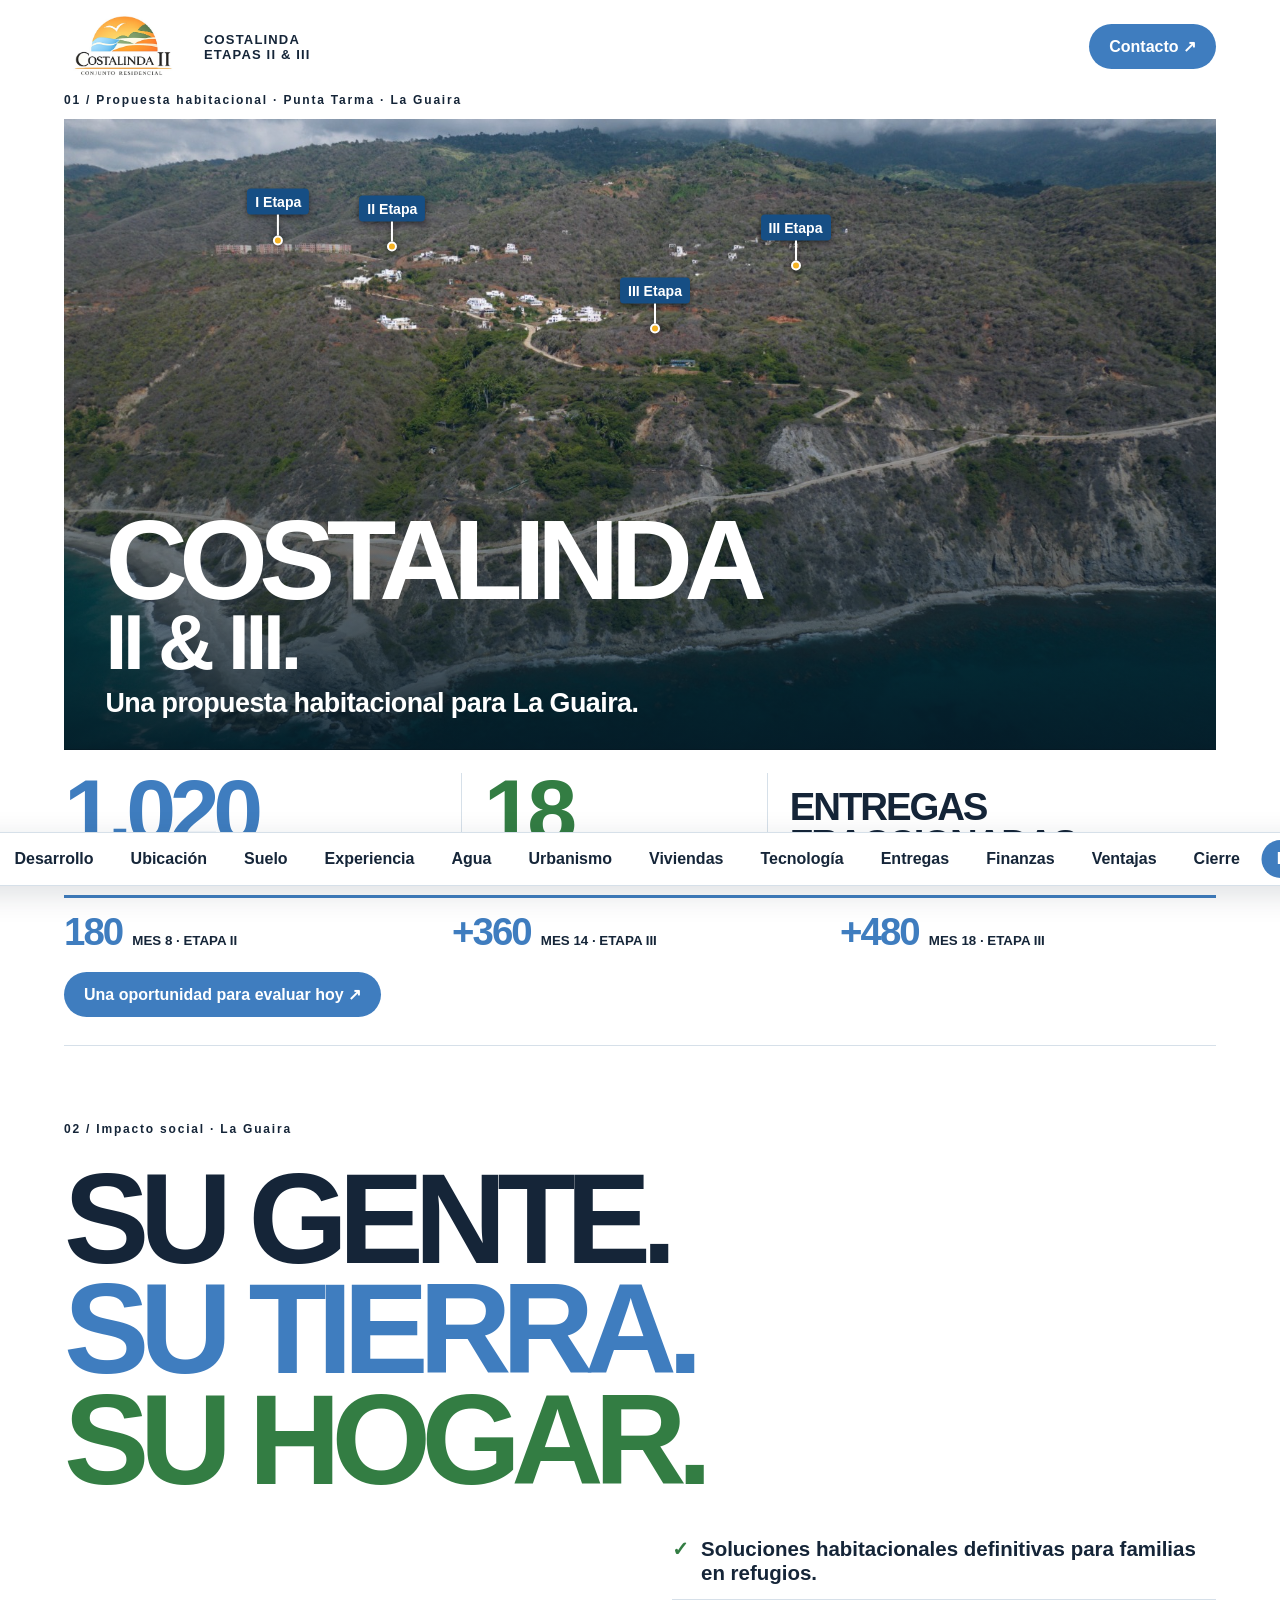
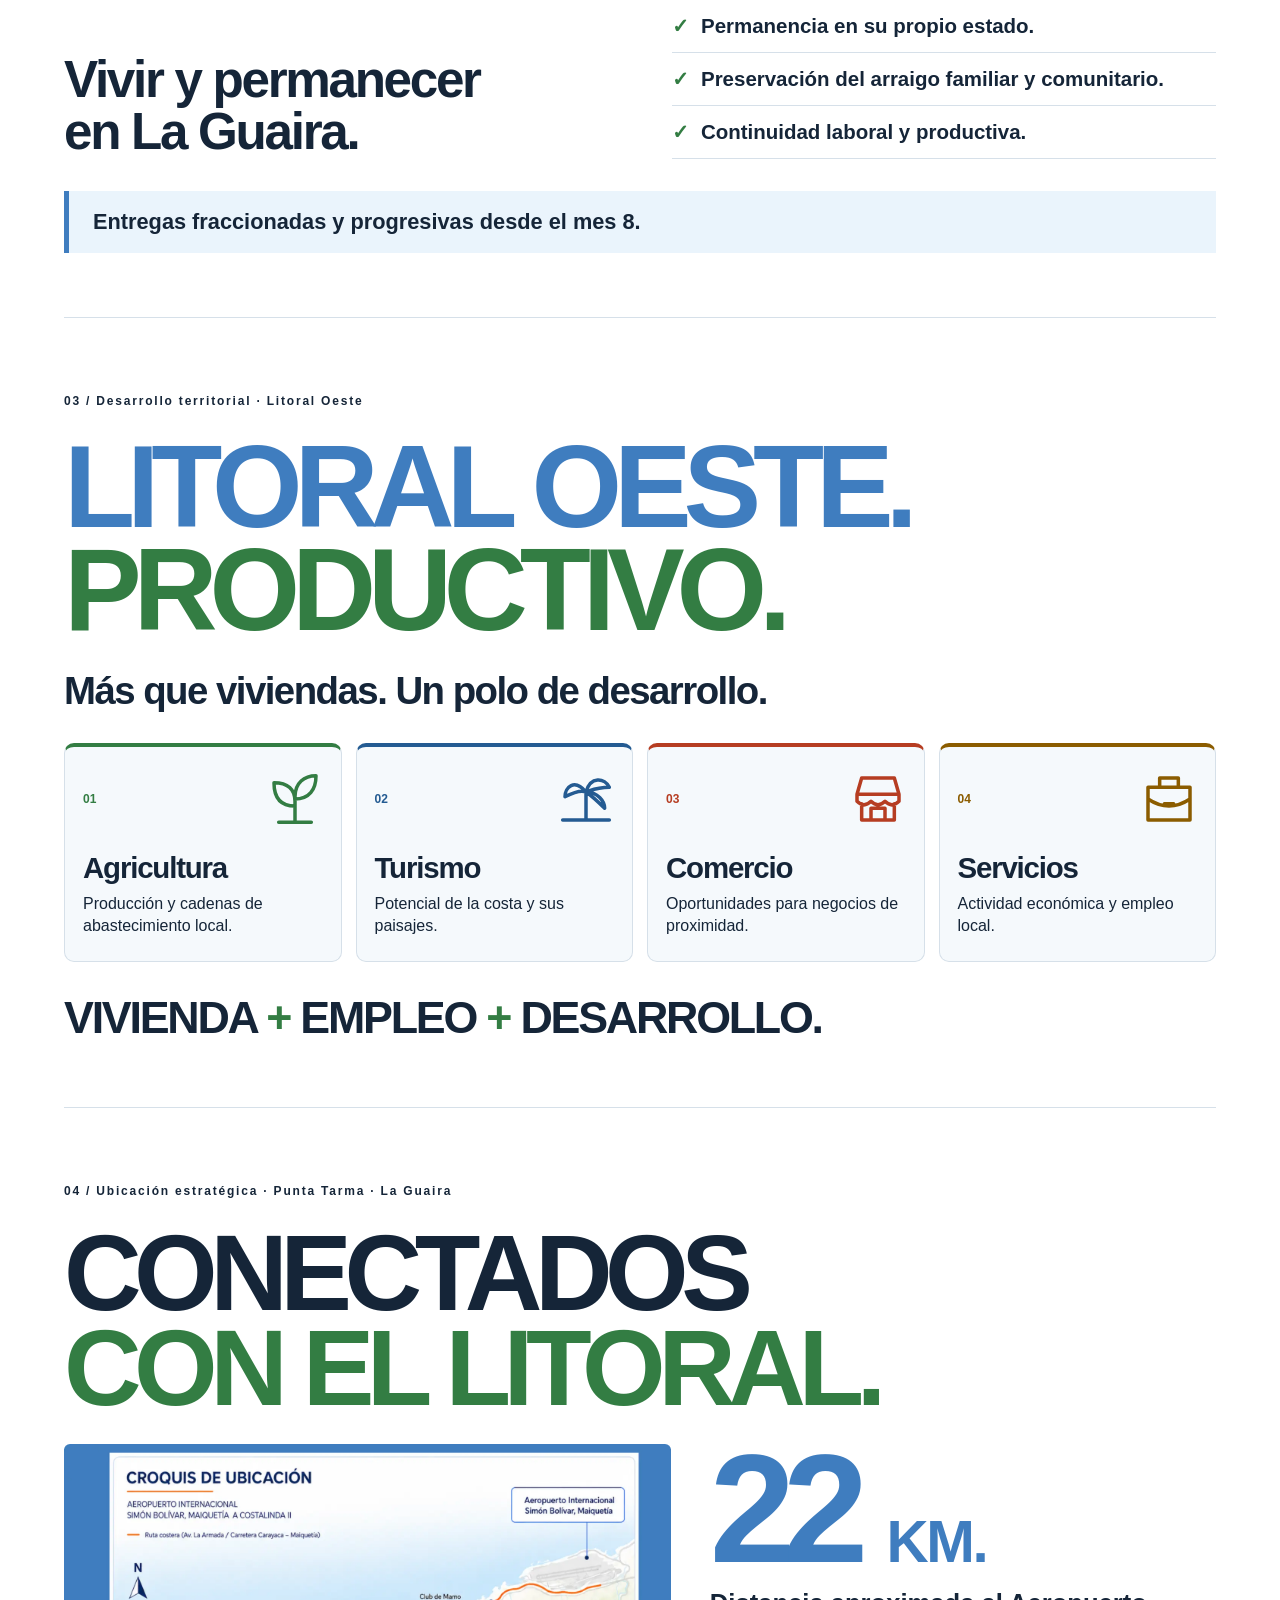
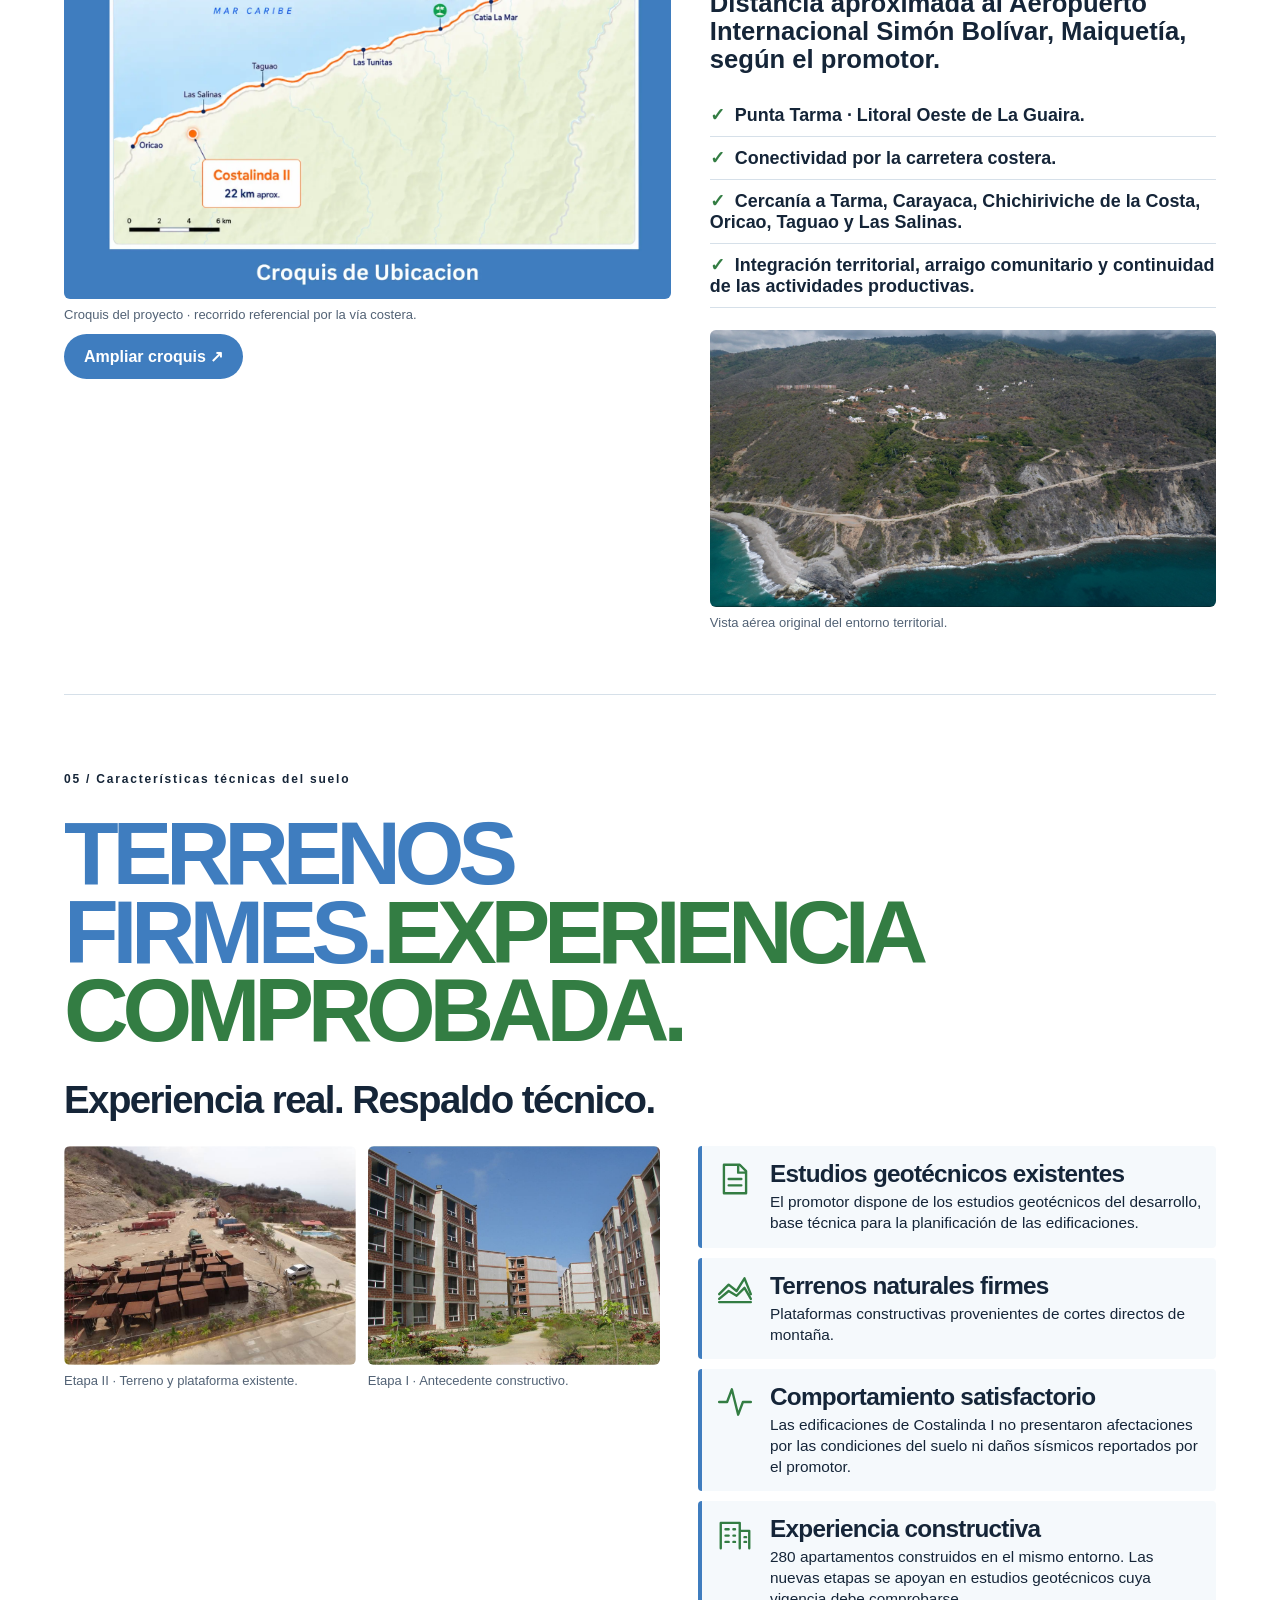
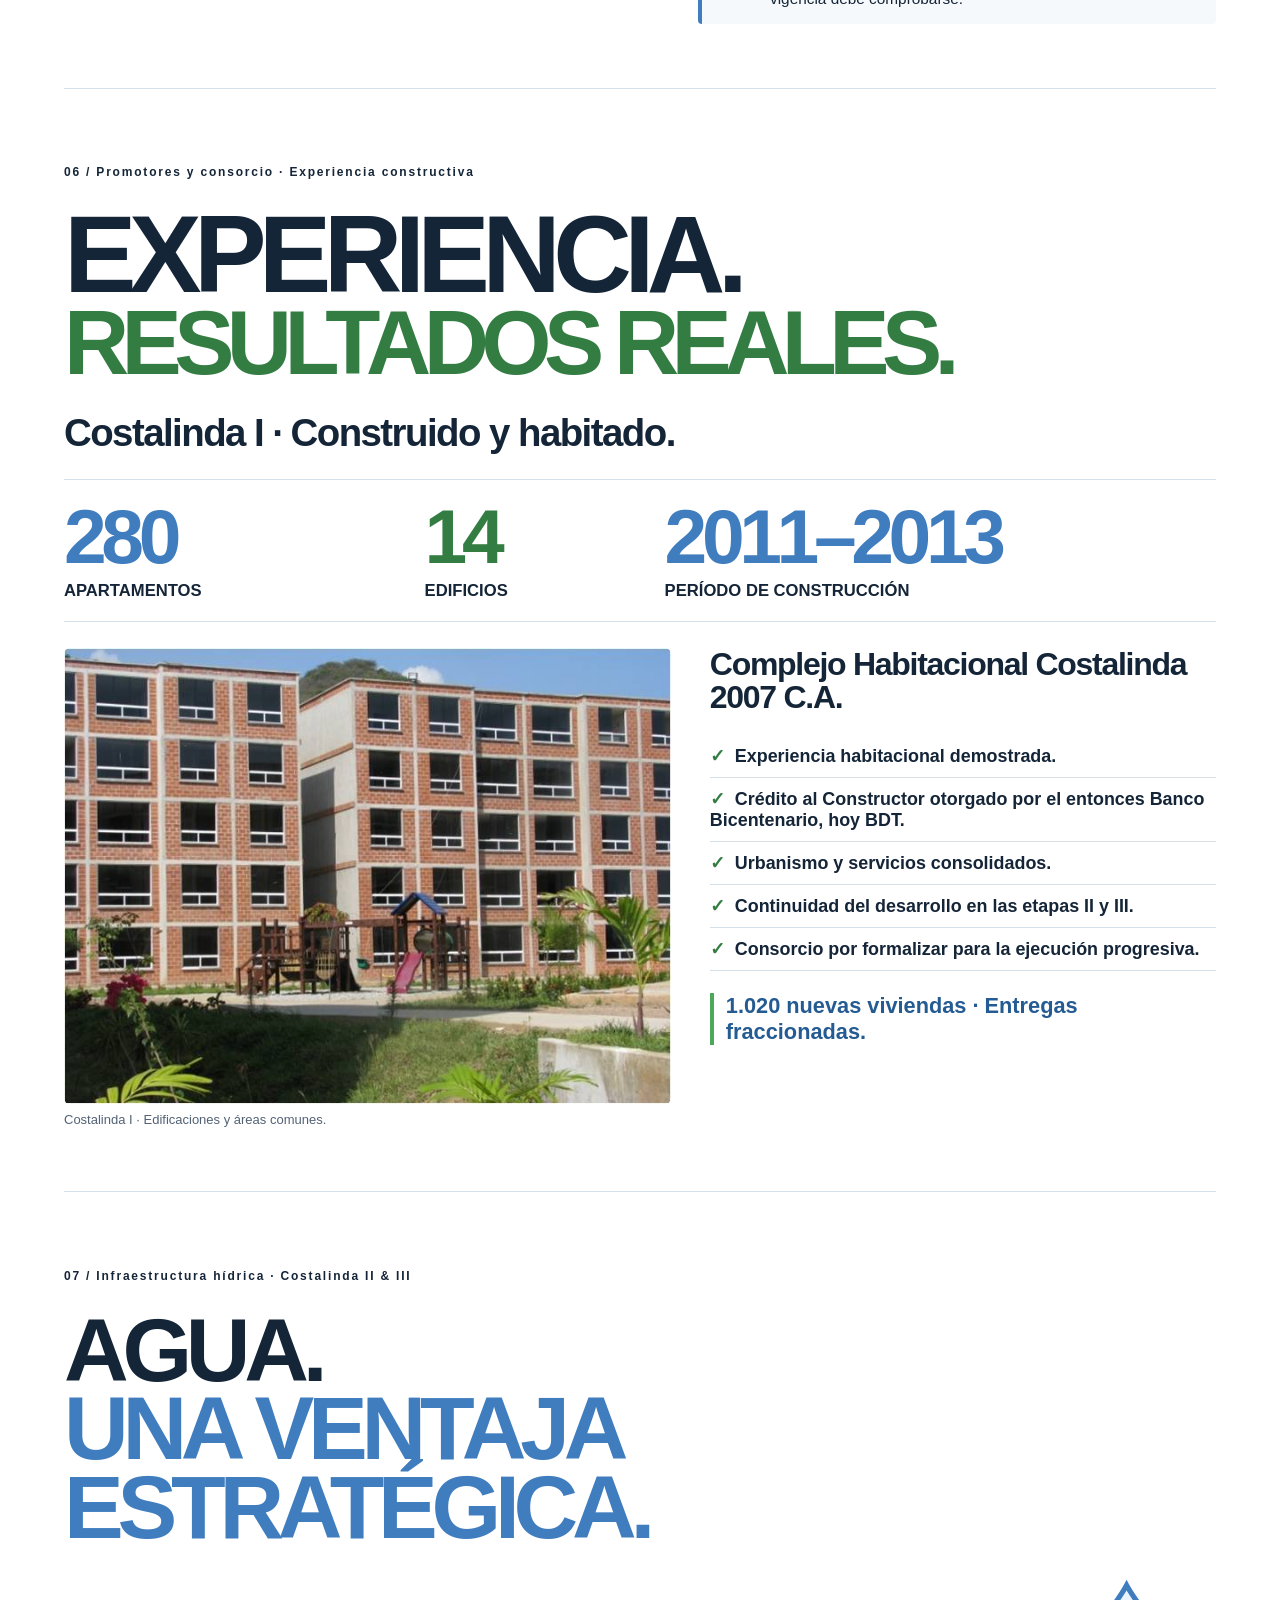
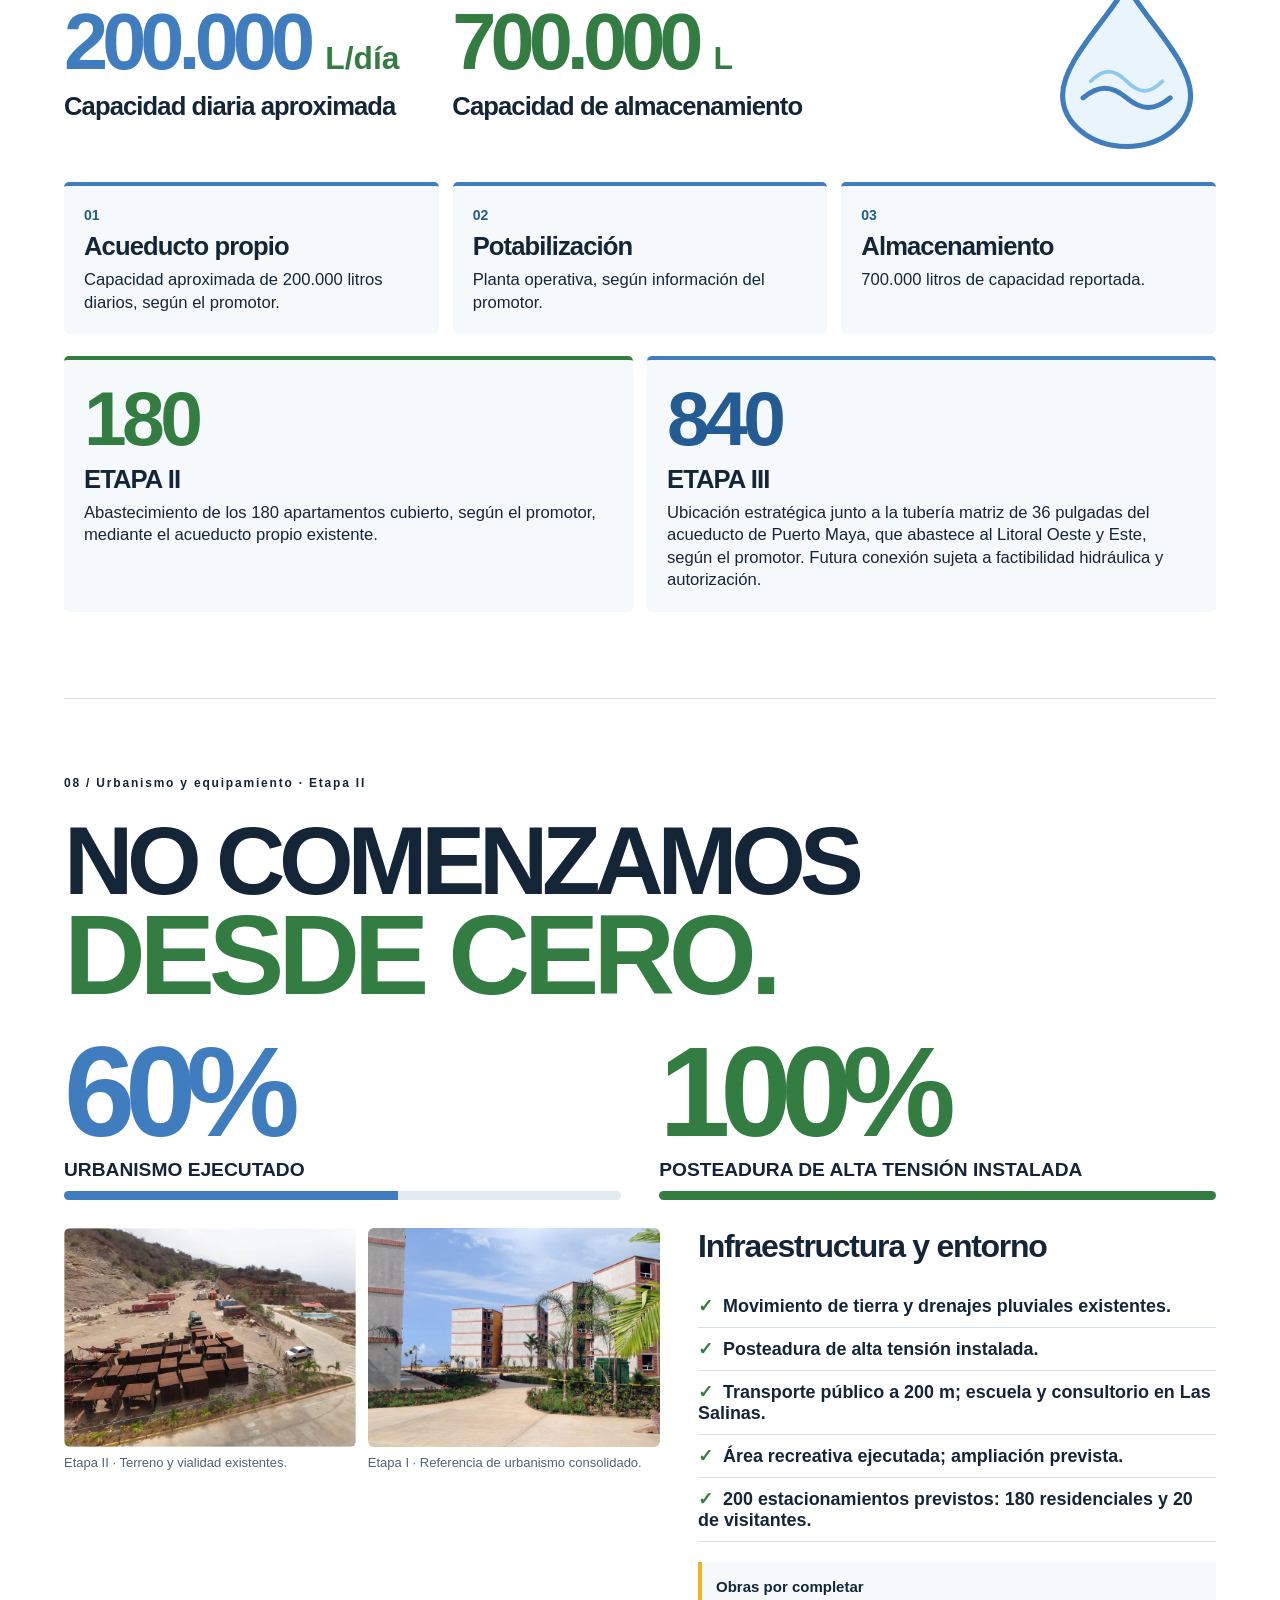
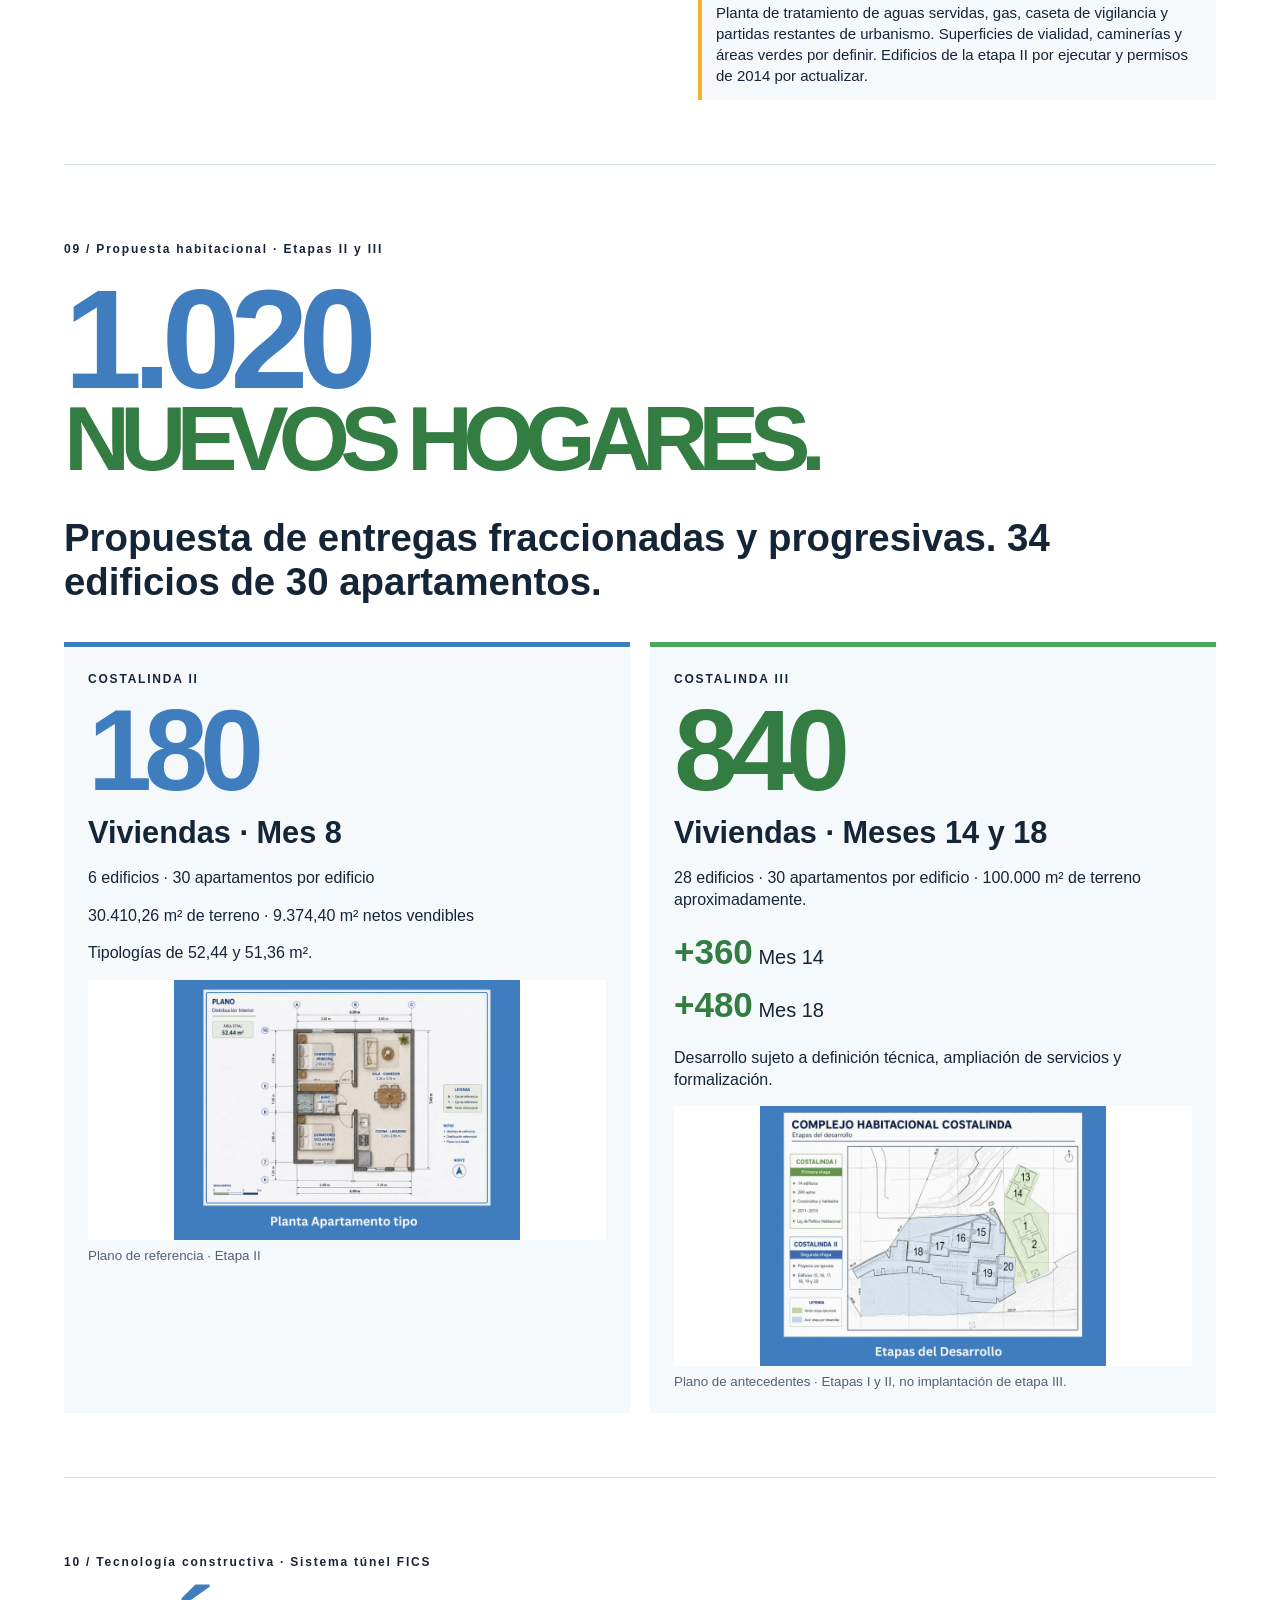
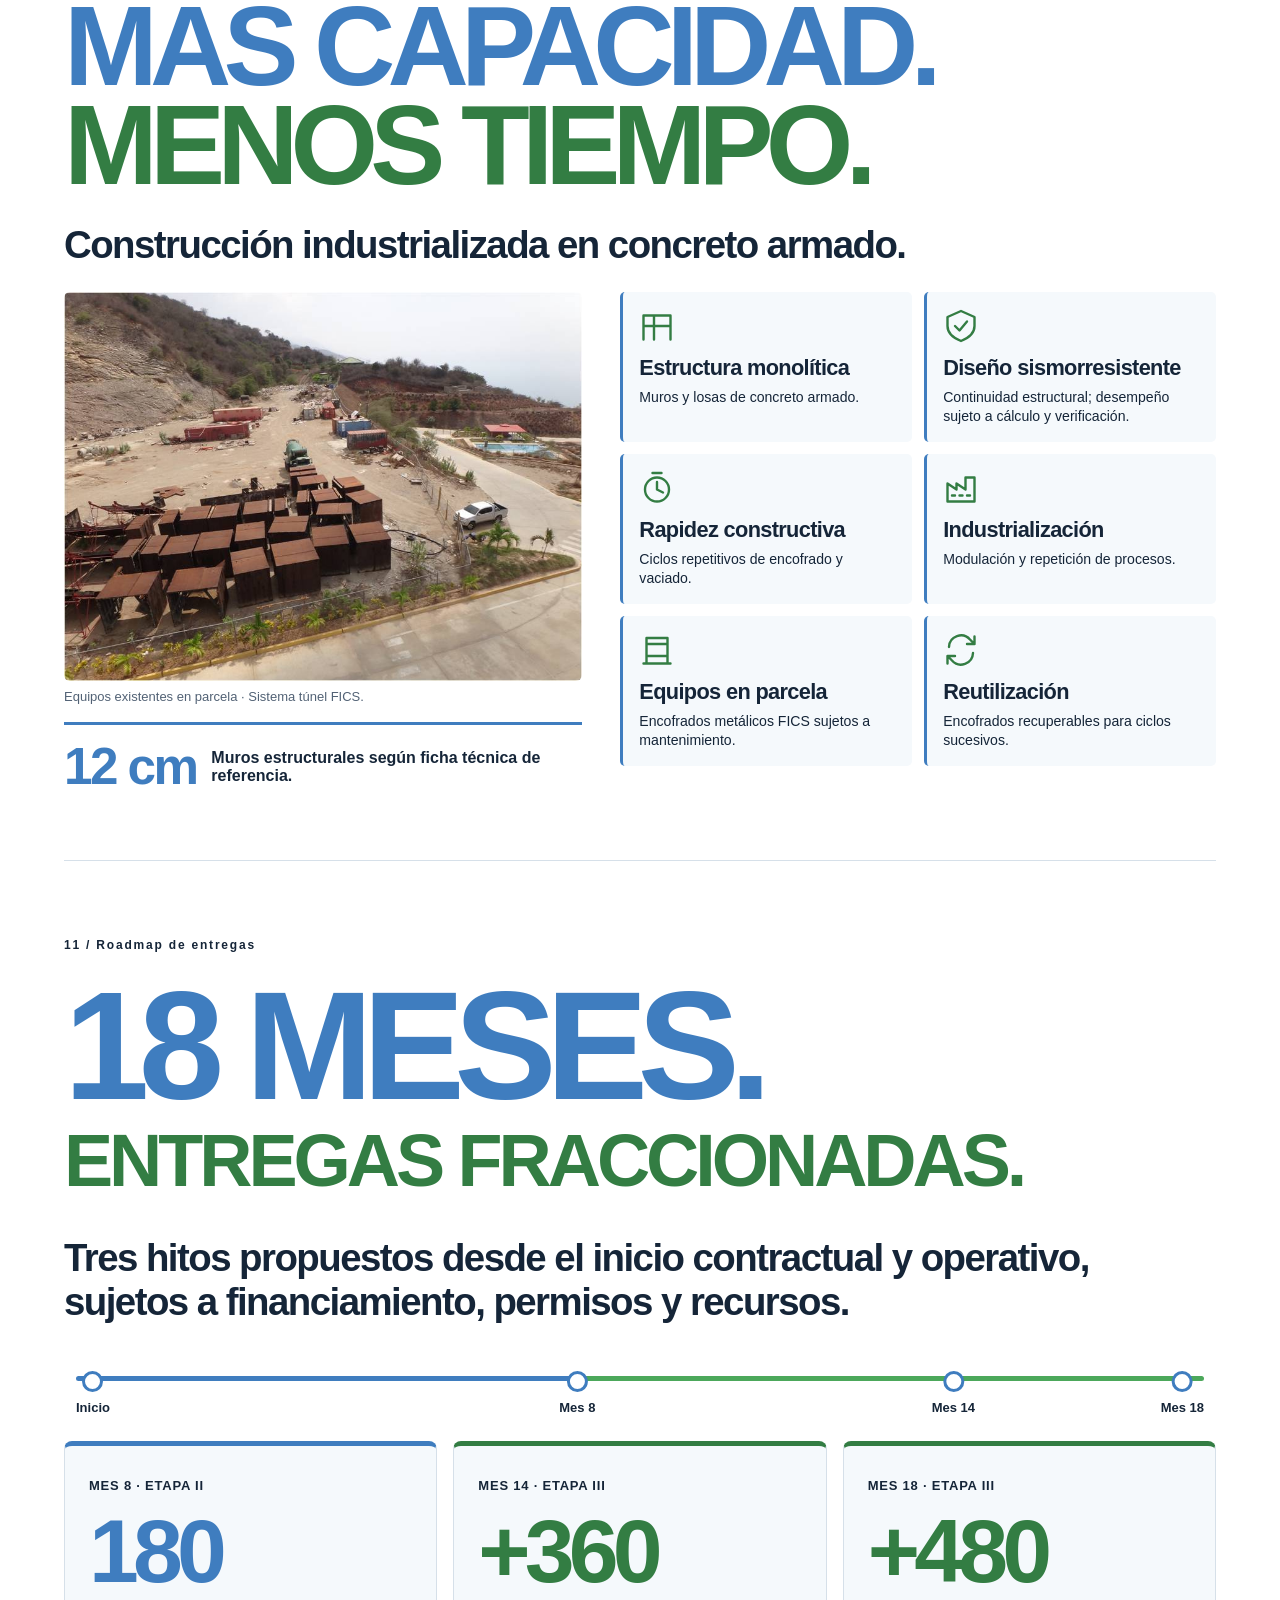
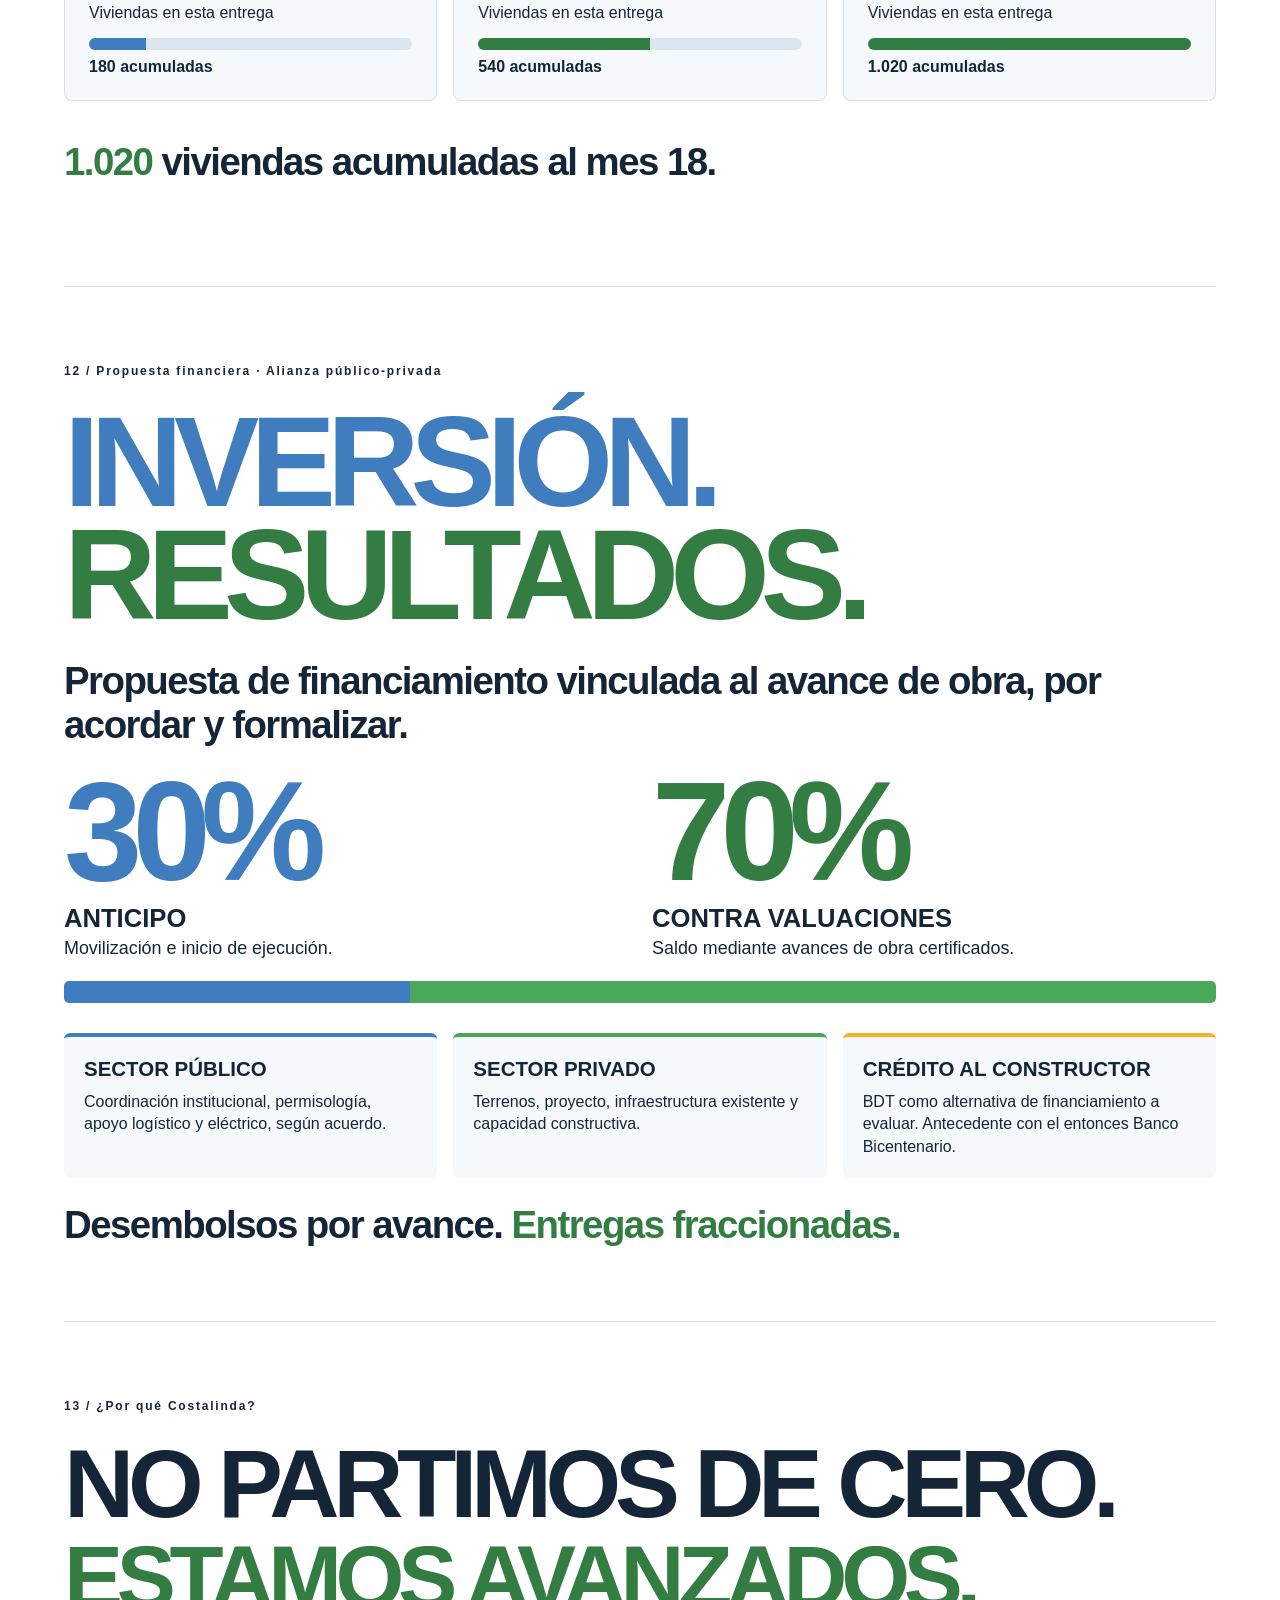
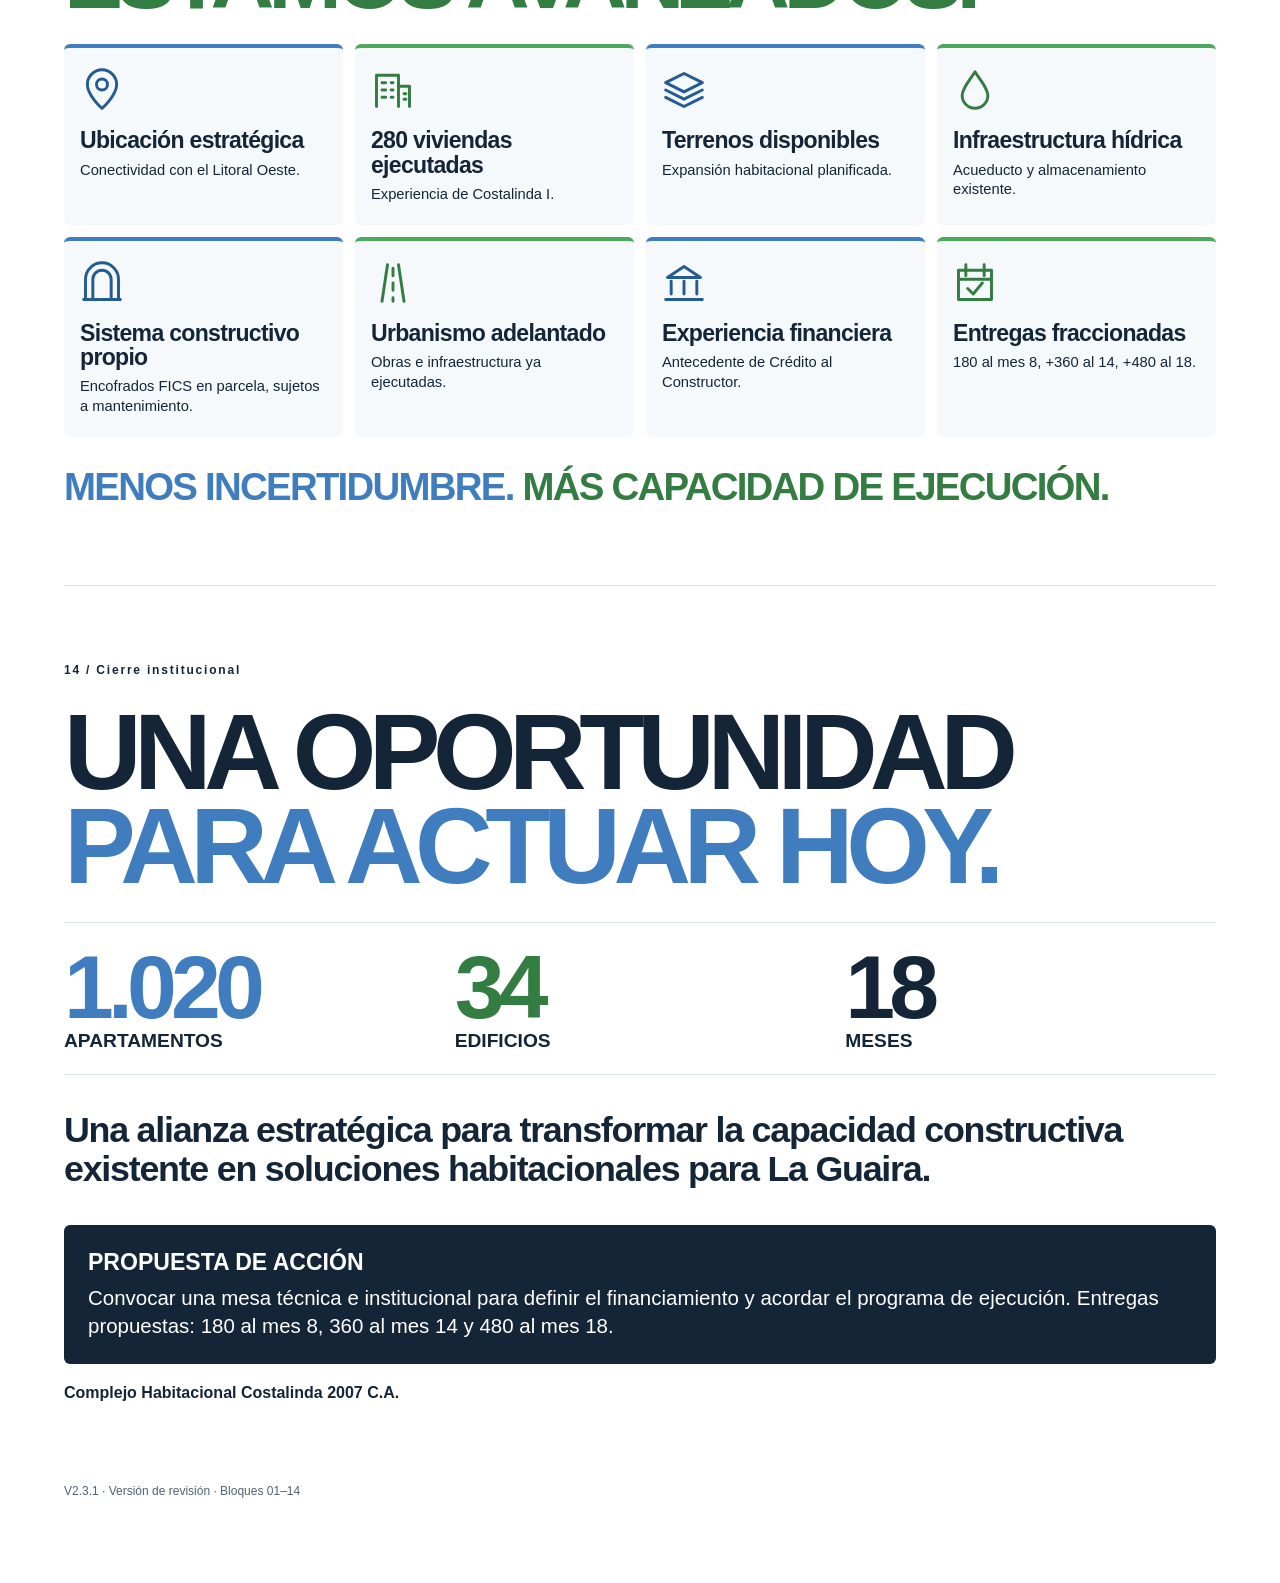
==== commit 846e113b: "V2.3.1: ubicación, geotecnia, agua y limpieza editorial global" ====
--- a/index.html
+++ b/index.html
@@ -3,4 +3,4 @@
 @page{size:17in 11in;margin:8mm}@media print{*{print-color-adjust:exact;-webkit-print-color-adjust:exact;animation:none!important}body{margin:0}header{padding:0 0 4mm;height:18mm}header img{width:30mm;height:15mm}header .brand{font-size:11pt}header button,.dock,.web-only,dialog,.web-footer{display:none!important}.print-only{display:block}.hero{padding:0;break-inside:avoid}.eyebrow{font-size:10pt;margin-bottom:3mm}.visual{height:158mm;aspect-ratio:auto}.visual>img{object-fit:cover;object-position:center 45%}.headline h1{font-size:76pt}.headline p{font-size:20pt}.pin{font-size:11pt}.numbers{margin:5mm 0 4mm;gap:6mm}.metric strong{font-size:54pt}.metric span{font-size:13pt}.delivery{font-size:25pt}.milestones{padding-top:3mm}.milestones strong{font-size:26pt}.milestones small{font-size:11pt}.foot{margin-top:3mm;flex-direction:row}.note{font-size:9pt}.print-only{font-size:10pt;font-weight:bold}}
 
 .social{margin:0 5vw;padding:6vw 0 5vw;border-top:1px solid #d6e0e9;scroll-margin-top:20px}.social h2{font-size:clamp(48px,10vw,170px);line-height:.86;letter-spacing:-.075em;font-weight:900;margin:28px 0;color:var(--ink)}.social h2 span{display:block}.social h2 span:nth-child(2){color:var(--blue)}.social h2 span:nth-child(3){color:#337d43}.social-bottom{display:grid;grid-template-columns:1fr 1fr;gap:5vw;align-items:end}.social-lead{font-size:clamp(24px,4vw,60px);font-weight:800;line-height:1.02;letter-spacing:-.045em;margin:0}.social-list{list-style:none;margin:0;padding:0}.social-list li{font-size:clamp(16px,1.6vw,25px);font-weight:700;padding:14px 0;border-bottom:1px solid #d6e0e9;display:flex;gap:12px;align-items:baseline}.social-list li:before{content:'✓';color:#337d43;font-weight:900}.social-strip{margin-top:32px;padding:18px 24px;background:#eaf4fc;border-left:5px solid var(--blue);font-size:clamp(15px,1.7vw,24px);font-weight:700}.social h2 span{animation:appear .7s ease both}.social h2 span:nth-child(2){animation-delay:.12s}.social h2 span:nth-child(3){animation-delay:.24s}@media(max-width:650px){.social{margin:0 4vw;padding:44px 0}.social h2{font-size:clamp(42px,11vw,72px);margin:22px 0}.social-bottom{grid-template-columns:1fr;gap:20px}.social-strip{margin-top:22px;padding:14px}.dock{gap:2px;max-width:96vw}.dock a,.dock button{padding:9px 8px;font-size:11px}}@media print{.social{break-before:page;break-inside:avoid;margin:0;padding:10mm 0 0;border:0}.social h2{font-size:100pt;line-height:.86;margin:8mm 0 10mm}.social-bottom{grid-template-columns:1fr 1fr;gap:15mm}.social-lead{font-size:30pt}.social-list li{font-size:16pt;padding:3mm 0}.social-strip{margin-top:8mm;padding:5mm;font-size:16pt}.social .eyebrow{font-size:11pt}.hero{break-after:auto}}
-.productive{margin:0 5vw;padding:6vw 0 5vw;border-top:1px solid #d6e0e9;scroll-margin-top:20px}.productive h2{font-size:clamp(38px,9.1vw,155px);line-height:.88;letter-spacing:-.07em;font-weight:900;margin:28px 0}.productive h2 span{display:block;color:var(--blue);animation:appear .7s ease both}.productive h2 span+span{color:#337d43;animation-delay:.12s}.productive-lead{font-size:clamp(22px,3vw,44px);font-weight:800;letter-spacing:-.04em;margin:0 0 30px}.sectors{display:grid;grid-template-columns:repeat(4,minmax(0,1fr));gap:14px}.sector{padding:24px 18px;background:#f5f9fc;border:1px solid #d6e0e9;border-top:4px solid var(--accent);border-radius:10px;transition:transform .22s ease,background .22s ease}.sector:hover{transform:translateY(-5px);background:#eaf4fc}.sector-top{display:flex;justify-content:space-between;align-items:center;color:var(--accent);font-weight:800;font-size:12px}.sector svg{width:56px;height:56px}.sector h3{font-size:clamp(19px,2.3vw,36px);letter-spacing:-.04em;margin:24px 0 8px}.sector p{font-size:clamp(14px,1.25vw,19px);line-height:1.35;margin:0}.productive-close{font-size:clamp(20px,3.5vw,55px);font-weight:900;letter-spacing:-.05em;margin-top:30px}.productive-close b{color:#337d43}@media(max-width:650px){.productive{margin:0 4vw;padding:44px 0}.productive h2{font-size:clamp(34px,9.5vw,65px);margin:22px 0}.sectors{grid-template-columns:repeat(2,minmax(0,1fr));gap:10px}.sector{padding:15px 12px}.sector svg{width:40px;height:40px}.sector h3{margin-top:16px}.dock{gap:2px;max-width:96vw;flex-wrap:wrap;justify-content:center}.dock a,.dock button{padding:8px 6px;font-size:10px}}@media(prefers-reduced-motion:reduce){.sector{transition:none}}@media print{.productive{break-before:page;break-inside:avoid;margin:0;padding:10mm 0 0;border:0}.productive h2{font-size:85pt;margin:8mm 0;line-height:.88}.productive-lead{font-size:26pt;margin-bottom:8mm}.sectors{grid-template-columns:repeat(4,minmax(0,1fr));gap:4mm}.sector{padding:6mm 4mm;border-radius:2mm;transform:none!important}.sector svg{width:15mm;height:15mm}.sector h3{font-size:22pt;margin:6mm 0 2mm}.sector p{font-size:13pt}.productive-close{font-size:30pt;margin-top:9mm}.productive .note{font-size:11pt}}.location{margin:0 5vw;padding:6vw 0 5vw;border-top:1px solid #d6e0e9;scroll-margin-top:20px}.location h2{font-size:clamp(40px,8.4vw,145px);line-height:.88;letter-spacing:-.07em;margin:28px 0;font-weight:900}.location h2 span{display:block}.location h2 span+span{color:#337d43}.location-grid{display:grid;grid-template-columns:1.2fr 1fr;gap:3vw;align-items:start}.location figure{margin:0}.location figure img{display:block;width:100%;height:auto;border-radius:6px}.location figcaption{font-size:13px;color:#526275;margin-top:8px}.location-distance{font-size:clamp(76px,12vw,190px);line-height:.85;letter-spacing:-.08em;color:var(--blue);font-weight:900;margin:0 0 15px}.location-distance small{font-size:.38em;letter-spacing:-.04em}.location-airport{font-size:clamp(18px,2vw,30px);font-weight:800;line-height:1.1;margin:0 0 16px}.location-list{list-style:none;padding:0;margin:20px 0}.location-list li{padding:10px 0;border-bottom:1px solid #d6e0e9;font-weight:700;font-size:clamp(15px,1.4vw,21px)}.location-list li:before{content:'✓';color:#337d43;margin-right:10px}.location-photo{margin-top:22px!important}.location-map-button{margin-top:12px}.location h2{animation:appear .7s ease both}.location-dialog{width:min(94vw,1200px);max-width:94vw;padding:16px}.location-dialog img{width:100%;max-height:78vh;object-fit:contain;display:block}.location-dialog button{margin-top:10px}@media(max-width:650px){.location{margin:0 4vw;padding:44px 0}.location-grid{grid-template-columns:1fr;gap:24px}.location h2{font-size:clamp(36px,9vw,65px)}.dock{white-space:normal}.dock a,.dock button{padding:7px 6px}}@media print{.location{break-before:page;break-inside:avoid;margin:0;padding:5mm 0 0;border:0}.location h2{font-size:60pt;margin:5mm 0 7mm;line-height:.9}.location-grid{grid-template-columns:1.2fr 1fr;gap:8mm}.location figure img{max-height:132mm;object-fit:contain}.location-distance{font-size:76pt;margin-bottom:3mm}.location-airport{font-size:17pt;margin-bottom:3mm}.location-list{margin:3mm 0}.location-list li{font-size:12pt;padding:2mm 0}.location-photo{margin-top:3mm!important}.location-photo img{max-height:55mm!important;object-fit:cover!important}.location figcaption{font-size:9pt}.location .note{font-size:9pt}}.soil{margin:0 5vw;padding:6vw 0 5vw;border-top:1px solid #d6e0e9;scroll-margin-top:20px}.soil h2{font-size:clamp(48px,10vw,170px);line-height:.88;letter-spacing:-.07em;font-weight:900;margin:28px 0;color:var(--blue);animation:appear .7s ease both}.soil h2 span{color:#337d43}.soil-lead{font-size:clamp(22px,3vw,44px);font-weight:800;letter-spacing:-.04em;margin:0 0 24px}.soil-grid{display:grid;grid-template-columns:1.15fr 1fr;gap:3vw;align-items:start}.soil-photos{display:grid;grid-template-columns:1fr 1fr;gap:12px}.soil figure{margin:0}.soil figure img{display:block;width:100%;aspect-ratio:4/3;object-fit:cover;border-radius:6px}.soil figcaption{font-size:13px;color:#526275;margin-top:8px}.soil-items{display:grid;gap:10px}.soil-item{display:flex;gap:16px;align-items:start;padding:14px;background:#f5f9fc;border-left:4px solid var(--blue);border-radius:4px;transition:background .2s}.soil-item:hover{background:#eaf4fc}.soil-item svg{width:38px;height:38px;color:#337d43;flex-shrink:0}.soil-item h3{font-size:clamp(17px,1.9vw,28px);margin:0 0 4px;letter-spacing:-.03em}.soil-item p{font-size:clamp(14px,1.2vw,18px);line-height:1.35;margin:0}.soil-note{font-size:13px;color:#526275;line-height:1.45;margin:22px 0 0}@media(max-width:650px){.soil{margin:0 4vw;padding:44px 0}.soil h2{font-size:clamp(45px,12vw,80px)}.soil-grid{grid-template-columns:1fr;gap:24px}.soil-photos{gap:8px}}@media(prefers-reduced-motion:reduce){.soil h2{animation:none}.soil-item{transition:none}}@media print{.soil{break-before:page;break-inside:avoid;margin:0;padding:5mm 0 0;border:0}.soil h2{font-size:86pt;margin:5mm 0 7mm;animation:none}.soil-lead{font-size:25pt;margin-bottom:6mm}.soil-grid{grid-template-columns:1.15fr 1fr;gap:8mm}.soil-photos{gap:3mm}.soil figure img{max-height:105mm;object-fit:contain}.soil figcaption{font-size:10pt}.soil-items{gap:3mm}.soil-item{padding:3mm;gap:3mm;break-inside:avoid}.soil-item svg{width:10mm;height:10mm}.soil-item h3{font-size:17pt}.soil-item p{font-size:12pt}.soil-note{font-size:10pt;margin-top:5mm}}.experience{margin:0 5vw;padding:6vw 0 5vw;border-top:1px solid #d6e0e9;scroll-margin-top:20px}.experience h2{font-size:clamp(40px,8.5vw,145px);line-height:.88;letter-spacing:-.07em;font-weight:900;color:var(--ink);margin:28px 0;animation:appear .7s ease both}.experience h2 span{display:block;color:#337d43;font-size:.83em}.exp-lead{font-size:clamp(22px,3vw,44px);font-weight:800;margin:0 0 24px;letter-spacing:-.04em}.exp-metrics{display:grid;grid-template-columns:1fr .65fr 1.6fr;gap:16px;border-block:1px solid #d6e0e9;padding:20px 0;margin:0 0 26px}.exp-metrics strong{display:block;font-size:clamp(32px,6vw,96px);line-height:.95;letter-spacing:-.07em;color:var(--blue);font-weight:900}.exp-metrics div:nth-child(2) strong{color:#337d43}.exp-metrics b{display:block;font-size:clamp(10px,1.3vw,17px);margin-top:8px}.exp-grid{display:grid;grid-template-columns:1.2fr 1fr;gap:3vw;align-items:start}.exp-grid figure{margin:0}.exp-grid img{display:block;width:100%;height:auto;border-radius:6px}.exp-grid figcaption{font-size:13px;color:#526275;margin-top:8px}.exp-grid h3{font-size:clamp(22px,2.5vw,36px);line-height:1.05;letter-spacing:-.04em;margin:0}.exp-tag{font-weight:800;color:#245b92;font-size:clamp(16px,1.7vw,24px);border-left:4px solid var(--green);padding-left:12px}@media(max-width:650px){.experience{margin:0 4vw;padding:44px 0}.experience h2{font-size:clamp(34px,9vw,65px)}.exp-grid{grid-template-columns:1fr;gap:22px}.exp-metrics{gap:8px}.exp-metrics strong{font-size:clamp(23px,7vw,45px)}}@media print{.experience{break-before:page;break-inside:avoid;margin:0;padding:5mm 0 0;border:0}.experience h2{font-size:65pt;margin:5mm 0;animation:none}.exp-lead{font-size:23pt;margin-bottom:4mm}.exp-metrics{padding:4mm 0;margin-bottom:5mm;gap:4mm}.exp-metrics strong{font-size:45pt}.exp-metrics b{font-size:11pt}.exp-grid{grid-template-columns:1.2fr 1fr;gap:8mm}.exp-grid img{max-height:100mm;object-fit:contain}.exp-grid figcaption{font-size:10pt}.exp-grid h3{font-size:20pt}.exp-tag{font-size:15pt}.experience .note{font-size:10pt}}.water{margin:0 5vw;padding:6vw 0 5vw;border-top:1px solid #d6e0e9;scroll-margin-top:20px}.water h2{font-size:clamp(38px,8.4vw,145px);line-height:.88;letter-spacing:-.07em;font-weight:900;color:var(--ink);margin:28px 0;animation:appear .7s ease both}.water h2 span{color:var(--blue)}.water-main{display:flex;justify-content:space-between;align-items:center;gap:24px;margin:28px 0}.water-number{font-size:clamp(48px,11vw,180px);line-height:.86;letter-spacing:-.075em;color:var(--blue);font-weight:900;white-space:nowrap}.water-number small{font-size:.4em;letter-spacing:0;color:#337d43}.water-lead{font-weight:800;font-size:clamp(18px,2.6vw,40px);letter-spacing:-.035em;margin:16px 0 0}.water-icon{width:clamp(60px,14vw,190px);flex-shrink:0}.water-flow{display:grid;grid-template-columns:repeat(3,minmax(0,1fr));gap:14px}.water-flow article,.water-phase article{border-top:4px solid var(--blue);background:#f5f9fc;padding:20px;border-radius:5px}.water-flow article:hover{background:#eaf4fc}.water-step{color:#245b92;font-weight:800;font-size:14px}.water h3{font-size:clamp(18px,2vw,28px);letter-spacing:-.035em;margin:8px 0}.water-flow p,.water-phase p{font-size:clamp(14px,1.3vw,19px);line-height:1.35;margin:0}.water-phase{display:grid;grid-template-columns:1fr 1fr;gap:14px;margin:22px 0}.water-phase article:first-child{border-color:#337d43}.water-phase strong{font-size:clamp(44px,6vw,92px);line-height:1;letter-spacing:-.06em;color:#245b92}.water-phase article:first-child strong{color:#337d43}.water .note{max-width:none}@media(max-width:650px){.water{margin:0 4vw;padding:44px 0}.water-main{gap:8px}.water-number{font-size:clamp(36px,10vw,65px)}.water-flow{grid-template-columns:1fr}.water-phase{grid-template-columns:1fr}.water-icon{width:60px}}@media print{.water{break-before:page;break-inside:avoid;margin:0;padding:5mm 0 0;border:0}.water h2{font-size:65pt;margin:5mm 0;animation:none}.water-main{margin:5mm 0;gap:8mm}.water-number{font-size:86pt}.water-lead{font-size:22pt;margin:4mm 0}.water-icon{width:34mm}.water-flow{grid-template-columns:repeat(3,1fr);gap:4mm}.water-phase{grid-template-columns:1fr 1fr;gap:4mm;margin:5mm 0}.water-flow article,.water-phase article{padding:4mm;break-inside:avoid}.water h3{font-size:16pt;margin:2mm 0}.water-flow p,.water-phase p{font-size:12pt}.water-phase strong{font-size:40pt}.water .note{font-size:10pt}}.urban{margin:0 5vw;padding:6vw 0 5vw;border-top:1px solid #d6e0e9;scroll-margin-top:20px}.urban h2{font-size:clamp(36px,7.5vw,135px);line-height:.9;letter-spacing:-.065em;font-weight:900;margin:28px 0;color:var(--ink);animation:appear .7s ease both}.urban h2 span{display:block;color:#337d43;font-size:1.18em}.urban-metrics{display:grid;grid-template-columns:1fr 1fr;gap:3vw;margin:28px 0}.urban-metrics strong{display:block;font-size:clamp(60px,10vw,150px);font-weight:900;letter-spacing:-.08em;line-height:.9;color:var(--blue)}.urban-metrics>div+div strong{color:#337d43}.urban-metrics b{display:block;font-size:clamp(12px,1.5vw,22px);margin:10px 0}.urban-track{height:9px;border-radius:9px;background:#e1eaf0;overflow:hidden}.urban-track i{display:block;height:100%;background:var(--blue)}.urban-metrics>div+div i{background:#337d43}.urban-grid{display:grid;grid-template-columns:1.15fr 1fr;gap:3vw;align-items:start}.urban-photos{display:grid;grid-template-columns:1fr 1fr;gap:12px}.urban figure{margin:0}.urban img{display:block;width:100%;aspect-ratio:4/3;object-fit:cover;border-radius:6px}.urban figcaption{font-size:13px;color:#526275;margin-top:8px}.urban h3{font-size:clamp(20px,2.5vw,34px);margin:0;letter-spacing:-.04em}.urban-pending{background:#f5f9fc;border-left:4px solid var(--gold);padding:14px;font-size:15px;line-height:1.4}.urban-pending p{margin:5px 0 0}@media(max-width:650px){.urban{margin:0 4vw;padding:44px 0}.urban h2{font-size:clamp(30px,8.6vw,58px)}.urban-grid{grid-template-columns:1fr;gap:20px}.urban-metrics strong{font-size:clamp(48px,14vw,80px)}}@media print{.urban{break-before:page;break-inside:avoid;margin:0;padding:5mm 0 0;border:0}.urban h2{font-size:60pt;margin:4mm 0 6mm;animation:none}.urban-metrics{margin:4mm 0 6mm;gap:8mm}.urban-metrics strong{font-size:66pt}.urban-metrics b{font-size:12pt;margin:2mm 0}.urban-track{height:2mm}.urban-grid{grid-template-columns:1.15fr 1fr;gap:7mm}.urban-photos{gap:3mm}.urban img{max-height:85mm;object-fit:contain}.urban figcaption{font-size:9pt}.urban h3{font-size:18pt}.urban-pending{font-size:11pt;padding:3mm}.urban .note{font-size:9pt}}.housing{margin:0 5vw;padding:6vw 0 5vw;border-top:1px solid #d6e0e9}.housing h2{font-size:clamp(55px,11vw,180px);line-height:.85;letter-spacing:-.07em;color:var(--blue);margin:24px 0;font-weight:900}.housing h2 span{display:block;color:#337d43;font-size:.65em}.housing-lead{font-size:clamp(22px,3vw,44px);font-weight:800}.housing-grid{display:grid;grid-template-columns:1fr 1fr;gap:20px}.housing-grid article{border-top:5px solid var(--blue);background:#f5f9fc;padding:24px}.housing-grid article+article{border-color:var(--green)}.housing-grid strong{display:block;font-size:clamp(60px,9vw,140px);line-height:.9;color:var(--blue);letter-spacing:-.07em}.housing-grid article+article strong{color:#337d43}.housing-grid h3{font-size:clamp(20px,2.4vw,36px);margin:12px 0}.housing-grid p{line-height:1.35}.housing-grid img{width:100%;height:260px;object-fit:contain;background:white;display:block}.housing-grid small{display:block;margin-top:8px;color:#526275}.housing-deliver{font-size:20px;line-height:1.5}.housing-deliver b{font-size:35px;color:#337d43}@media(max-width:650px){.housing{margin:0 4vw;padding:44px 0}.housing-grid{grid-template-columns:1fr}.housing-grid article{padding:16px}}@media print{.housing{break-before:page;break-inside:avoid;margin:0;padding:5mm 0 0;border:0}.housing h2{font-size:74pt;margin:3mm 0}.housing-lead{font-size:22pt;margin:4mm 0}.housing-grid{grid-template-columns:1fr 1fr;gap:5mm}.housing-grid article{padding:4mm}.housing-grid strong{font-size:54pt}.housing-grid h3{font-size:18pt;margin:2mm 0}.housing-grid p{font-size:11pt;margin:2mm 0}.housing-grid img{height:70mm}.housing-grid small{font-size:9pt}.housing-deliver{font-size:12pt}.housing-deliver b{font-size:19pt}.housing .note{font-size:9pt}}.technology{margin:0 5vw;padding:6vw 0 5vw;border-top:1px solid #d6e0e9;scroll-margin-top:20px}.technology h2{font-size:clamp(36px,8.8vw,150px);line-height:.88;letter-spacing:-.07em;font-weight:900;color:var(--blue);margin:28px 0;animation:appear .7s ease both}.technology h2 span{display:block;color:#337d43}.tech-lead{font-size:clamp(21px,3vw,42px);font-weight:800;letter-spacing:-.04em;margin:0 0 25px}.tech-grid{display:grid;grid-template-columns:1fr 1.15fr;gap:3vw;align-items:start}.technology figure{margin:0}.technology figure img{display:block;width:100%;height:auto;border-radius:6px}.technology figcaption{font-size:13px;color:#526275;margin-top:8px}.tech-spec{display:flex;gap:15px;align-items:center;margin-top:18px;border-top:3px solid var(--blue);padding-top:12px}.tech-spec strong{font-size:clamp(30px,4vw,65px);white-space:nowrap;color:var(--blue);letter-spacing:-.05em}.tech-spec span{font-weight:700}.tech-cards{display:grid;grid-template-columns:repeat(2,minmax(0,1fr));gap:12px}.tech-card{padding:16px;background:#f5f9fc;border-left:3px solid var(--blue);border-radius:5px;transition:background .2s,transform .2s}.tech-card:hover{background:#eaf4fc;transform:translateY(-3px)}.tech-card svg{width:36px;height:36px;color:#337d43}.tech-card h3{font-size:clamp(16px,1.7vw,25px);letter-spacing:-.03em;margin:7px 0}.tech-card p{font-size:clamp(13px,1.1vw,17px);line-height:1.35;margin:0}.tech-note{font-size:13px;line-height:1.4;color:#526275;margin:20px 0 0}@media(max-width:650px){.technology{margin:0 4vw;padding:44px 0}.technology h2{font-size:clamp(32px,9vw,62px)}.tech-grid{grid-template-columns:1fr;gap:24px}.tech-card{padding:12px}.dock{max-height:25vh;overflow:auto}}@media(prefers-reduced-motion:reduce){.technology h2{animation:none}.tech-card{transition:none}}@media print{.technology{break-before:page;break-inside:avoid;margin:0;padding:5mm 0 0;border:0}.technology h2{font-size:68pt;margin:5mm 0;animation:none}.tech-lead{font-size:23pt;margin-bottom:6mm}.tech-grid{grid-template-columns:1fr 1.15fr;gap:8mm}.technology figure img{max-height:105mm;object-fit:contain}.technology figcaption{font-size:10pt}.tech-cards{gap:3mm}.tech-card{padding:3mm;transform:none!important;break-inside:avoid}.tech-card svg{width:9mm;height:9mm}.tech-card h3{font-size:15pt;margin:1mm 0}.tech-card p{font-size:11pt}.tech-spec{margin-top:4mm;padding-top:3mm}.tech-spec strong{font-size:36pt}.tech-spec span{font-size:12pt}.tech-note{font-size:9pt;margin-top:5mm}}.roadmap{margin:0 5vw;padding:6vw 0 5vw;border-top:1px solid #d6e0e9;scroll-margin-top:20px}.roadmap h2{font-size:clamp(54px,12vw,185px);line-height:.86;letter-spacing:-.07em;margin:28px 0;color:var(--blue);font-weight:900}.roadmap h2 span{display:block;color:#337d43;font-size:.48em;line-height:1;letter-spacing:-.055em;margin-top:12px}.road-lead{font-size:clamp(22px,3vw,44px);font-weight:800;letter-spacing:-.04em}.road-axis{position:relative;height:70px;margin:35px 12px 8px}.road-line{position:absolute;left:0;right:0;top:13px;height:5px;border-radius:4px;background:linear-gradient(to right,#3F7DBF 44.444%,#4CA85B 44.444%)}.road-axis span{position:absolute;left:var(--pos);top:8px;transform:translateX(-50%);white-space:nowrap;text-align:center;font-size:13px;font-weight:800}.road-axis span:first-of-type{transform:none}.road-axis span:last-of-type{transform:translateX(-100%)}.road-axis span:before{content:'';display:block;margin:0 auto 8px;background:#fff;border:3px solid #3F7DBF;border-radius:50%;width:15px;height:15px}.road-cards{display:grid;grid-template-columns:repeat(3,minmax(0,1fr));gap:16px}.road-card{border:1px solid #d6e0e9;border-top:5px solid var(--accent);padding:24px;background:#f5f9fc;border-radius:8px}.road-month{font-weight:800;font-size:13px;letter-spacing:.06em}.road-card strong{font-size:clamp(42px,7vw,100px);line-height:1;color:var(--accent);letter-spacing:-.065em}.road-card p{margin:8px 0 14px}.road-track{height:12px;background:#dce6ee;border-radius:8px;overflow:hidden;margin:16px 0 8px}.road-track i{display:block;height:100%;background:var(--accent)}.road-total{font-size:clamp(22px,3vw,40px);font-weight:800;letter-spacing:-.04em}.road-total strong{color:#337d43}.roadmap .note{max-width:100%}@media(max-width:650px){.roadmap{margin:0 4vw;padding:44px 0}.road-cards{grid-template-columns:1fr;gap:10px}.road-card{padding:16px}.road-axis{margin-inline:0}.road-axis span{font-size:10px}}@media print{.roadmap{break-before:page;break-inside:avoid;margin:0;padding:8mm 0 0;border:0}.roadmap h2{font-size:105pt;margin:5mm 0 8mm}.road-lead{font-size:27pt}.road-axis{margin:8mm 3mm 0;height:17mm}.road-cards{grid-template-columns:repeat(3,minmax(0,1fr));gap:5mm}.road-card{padding:6mm}.road-card strong{font-size:62pt}.road-card p,.road-card b{font-size:13pt}.road-total{font-size:27pt}.roadmap .note{font-size:10pt}}.finance{margin:0 5vw;padding:6vw 0 5vw;border-top:1px solid #d6e0e9;scroll-margin-top:20px}.finance h2{font-size:clamp(43px,10vw,165px);line-height:.88;letter-spacing:-.07em;margin:28px 0;color:var(--blue);font-weight:900;animation:appear .7s ease both}.finance h2 span{display:block;color:#337d43}.finance-lead{font-size:clamp(22px,3vw,42px);font-weight:800;letter-spacing:-.04em;margin:0 0 25px}.finance-metrics{display:grid;grid-template-columns:1fr 1fr;gap:24px}.finance-metrics strong{font-size:clamp(60px,11vw,160px);line-height:.85;letter-spacing:-.07em;color:var(--blue);font-weight:900}.finance-metrics article+article strong{color:#337d43}.finance-metrics h3{font-size:clamp(16px,2vw,30px);margin:12px 0 5px}.finance-metrics p{margin:0;font-size:clamp(14px,1.4vw,21px)}.finance-bar{display:flex;height:22px;border-radius:5px;overflow:hidden;margin:22px 0 30px}.finance-bar i:first-child{width:30%;background:var(--blue)}.finance-bar i:last-child{width:70%;background:#4CA85B}.finance-partners{display:grid;grid-template-columns:repeat(3,minmax(0,1fr));gap:16px}.finance-partners article{background:#f5f9fc;border-top:4px solid var(--blue);padding:20px;border-radius:6px}.finance-partners article:nth-child(2){border-color:var(--green)}.finance-partners article:nth-child(3){border-color:var(--gold)}.finance-partners h3{font-size:clamp(16px,1.6vw,25px);margin:0 0 10px}.finance-partners p{font-size:clamp(14px,1.25vw,19px);line-height:1.4;margin:0}.finance-close{font-size:clamp(20px,3vw,40px);font-weight:900;letter-spacing:-.04em;margin:25px 0 10px}.finance-close span{color:#337d43}.finance .note{max-width:100%}@media(max-width:650px){.finance{margin:0 4vw;padding:44px 0}.finance h2{font-size:clamp(36px,10vw,65px)}.finance-metrics{gap:12px}.finance-partners{grid-template-columns:1fr;gap:10px}.finance-partners article{padding:14px}}@media print{.finance{break-before:page;break-inside:avoid;margin:0;padding:5mm 0 0;border:0}.finance h2{font-size:72pt;margin:5mm 0;animation:none}.finance-lead{font-size:24pt;margin-bottom:5mm}.finance-metrics strong{font-size:80pt}.finance-metrics h3{font-size:18pt}.finance-metrics p{font-size:13pt}.finance-bar{height:5mm;margin:5mm 0}.finance-partners{grid-template-columns:repeat(3,minmax(0,1fr));gap:4mm}.finance-partners article{padding:4mm}.finance-partners h3{font-size:15pt}.finance-partners p{font-size:12pt}.finance-close{font-size:23pt;margin:5mm 0 2mm}.finance .note{font-size:10pt}}.advantages{margin:0 5vw;padding:6vw 0 5vw;border-top:1px solid #d6e0e9;scroll-margin-top:20px}.advantages h2{font-size:clamp(35px,7.6vw,132px);line-height:.88;letter-spacing:-.065em;font-weight:900;margin:28px 0;color:var(--ink);animation:appear .7s ease both}.advantages h2 span{display:block;color:#337d43;margin-top:12px;font-size:.91em}.adv-grid{display:grid;grid-template-columns:repeat(4,minmax(0,1fr));gap:12px}.adv-card{padding:20px 16px;background:#f5f9fc;border-top:4px solid var(--blue);border-radius:6px;transition:transform .2s}.adv-card:nth-child(even){border-color:var(--green)}.adv-card:hover{transform:translateY(-3px)}.adv-card svg{width:44px;height:44px;color:#245b92}.adv-card:nth-child(even) svg{color:#337d43}.adv-card h3{font-size:clamp(17px,1.8vw,27px);line-height:1.05;margin:12px 0 8px;letter-spacing:-.03em}.adv-card p{font-size:clamp(13px,1.15vw,18px);line-height:1.35;margin:0}.adv-close{font-weight:900;font-size:clamp(20px,3vw,44px);letter-spacing:-.045em;margin:28px 0 12px;color:var(--blue)}.adv-close span{color:#337d43}.advantages .note{max-width:none}@media(max-width:650px){.advantages{margin:0 4vw;padding:44px 0}.adv-grid{grid-template-columns:repeat(2,minmax(0,1fr));gap:8px}.adv-card{padding:12px}.adv-card svg{width:32px;height:32px}}@media print{.advantages{break-before:page;break-inside:avoid;margin:0;padding:5mm 0 0;border:0}.advantages h2{font-size:59pt;margin:5mm 0 8mm;animation:none}.adv-grid{grid-template-columns:repeat(4,minmax(0,1fr));gap:4mm}.adv-card{padding:4mm;transform:none!important;break-inside:avoid}.adv-card svg{width:10mm;height:10mm}.adv-card h3{font-size:16pt;margin:3mm 0 2mm}.adv-card p{font-size:12pt}.adv-close{font-size:24pt;margin:7mm 0 3mm}.advantages .note{font-size:10pt}}.closing{margin:0 5vw;padding:6vw 0 5vw;border-top:1px solid #d6e0e9;scroll-margin-top:20px}.closing h2{font-size:clamp(36px,8.4vw,145px);line-height:.88;letter-spacing:-.07em;font-weight:900;margin:28px 0;color:var(--ink)}.closing h2 span{display:block;color:var(--blue)}.closing-metrics{display:grid;grid-template-columns:repeat(3,minmax(0,1fr));gap:20px;padding:22px 0;border-block:1px solid #d6e0e9}.closing-metrics strong{display:block;font-size:clamp(42px,7vw,110px);line-height:.95;letter-spacing:-.065em;color:var(--blue)}.closing-metrics article:nth-child(2) strong{color:#337d43}.closing-metrics article:nth-child(3) strong{color:var(--ink)}.closing-metrics b{font-size:clamp(12px,1.5vw,22px)}.closing-lead{font-weight:800;font-size:clamp(20px,2.8vw,42px);line-height:1.1;letter-spacing:-.035em}.closing-action{background:var(--ink);color:white;padding:24px;border-radius:6px}.closing-action h3{font-size:clamp(16px,1.8vw,26px);margin:0 0 8px;color:#fff}.closing-action p{font-size:clamp(15px,1.6vw,24px);line-height:1.35;margin:0}.closing-sign{font-weight:800;margin:20px 0 8px}.closing .note{max-width:none}@media(max-width:650px){.closing{margin:0 4vw;padding:44px 0}.closing h2{font-size:clamp(34px,9vw,65px)}.closing-metrics{gap:8px}.closing-metrics strong{font-size:clamp(28px,9vw,60px)}.closing-action{padding:16px}}@media print{.closing{break-before:page;break-inside:avoid;margin:0;padding:5mm 0 0;border:0}.closing h2{font-size:72pt;margin:5mm 0 8mm}.closing-metrics{gap:6mm;padding:5mm 0}.closing-metrics strong{font-size:62pt}.closing-metrics b{font-size:14pt}.closing-lead{font-size:24pt;margin:7mm 0}.closing-action{padding:6mm;break-inside:avoid}.closing-action h3{font-size:18pt}.closing-action p{font-size:16pt}.closing-sign{font-size:15pt;margin:6mm 0 2mm}.closing .note{font-size:10pt}}</style></head><body><header><div class="brand"><img src="[data-uri]" alt="Logo Costalinda"><span>COSTALINDA<br>ETAPAS II &amp; III</span></div><button onclick="document.getElementById('contact').showModal()">Contacto ↗</button></header><main><section id="inicio" class="hero"><p class="eyebrow">01 / Propuesta habitacional · Punta Tarma · La Guaira</p><div class="visual"><img src="[data-uri]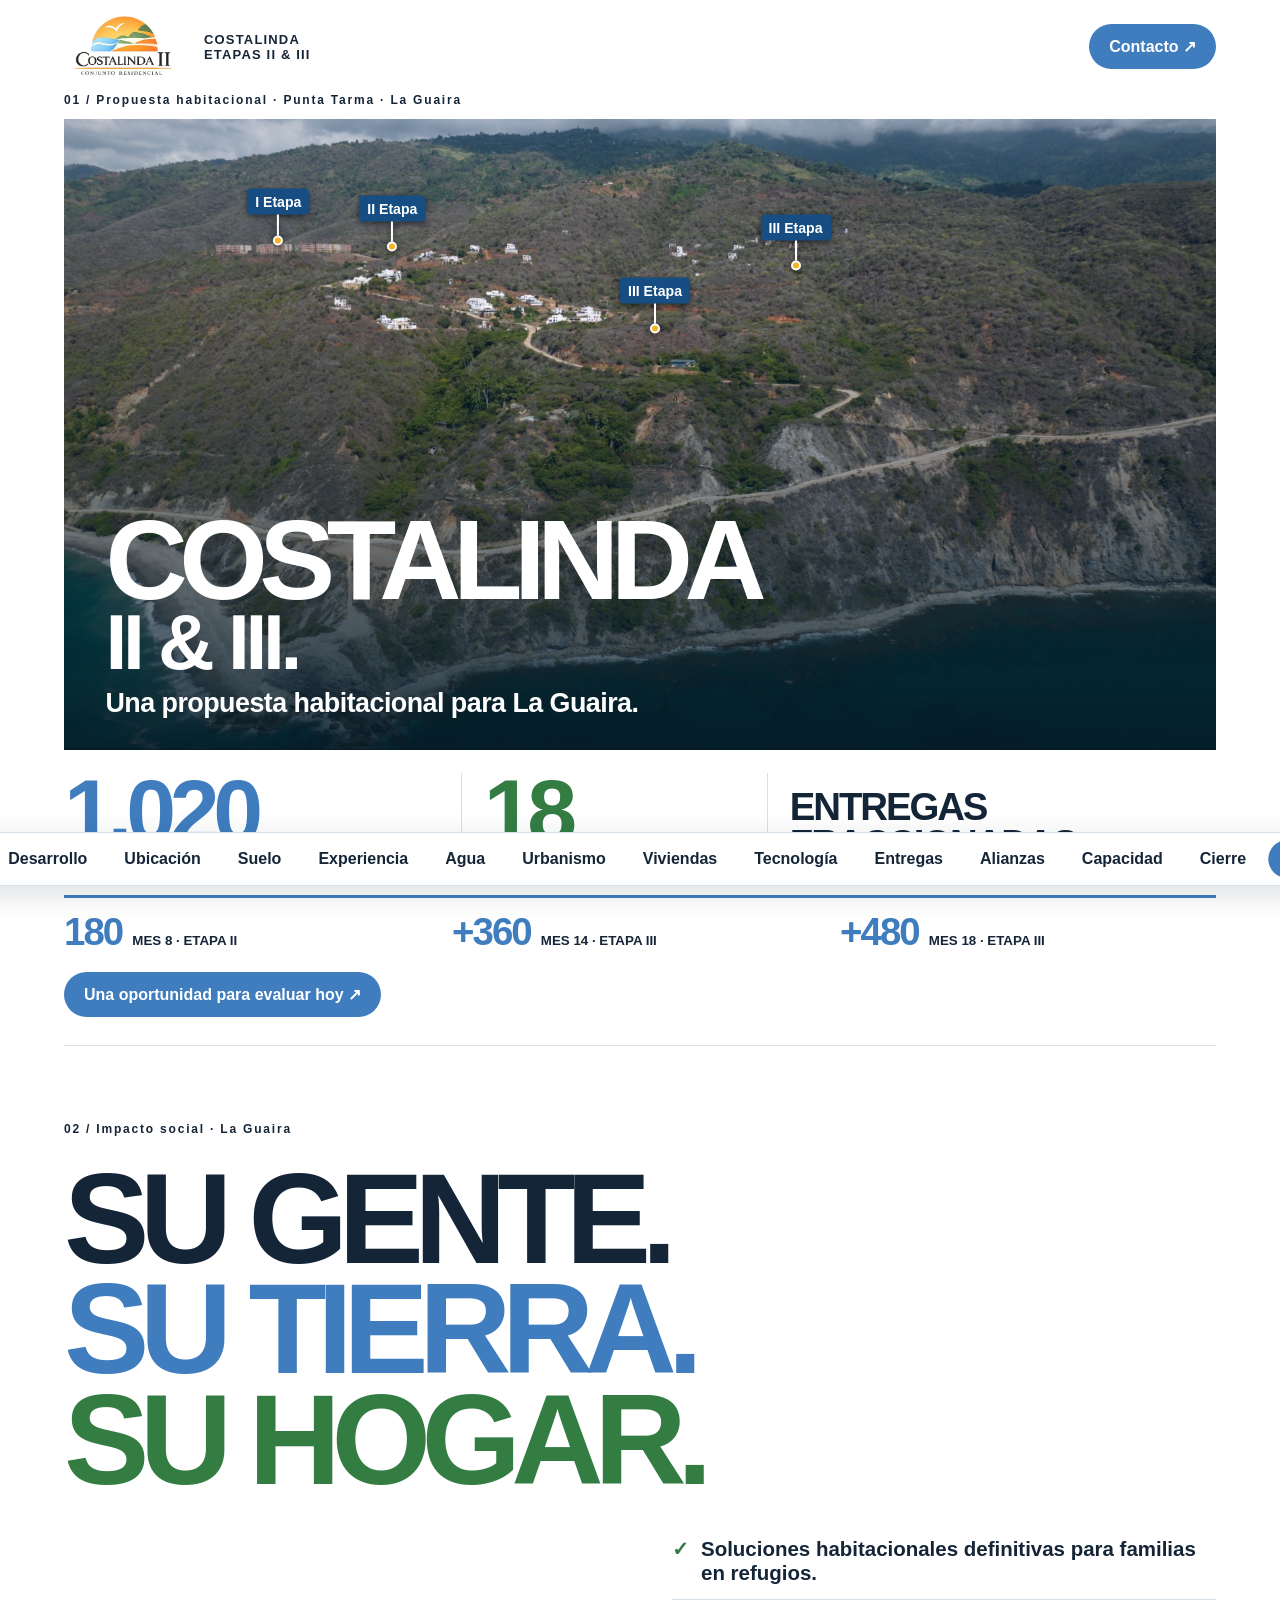
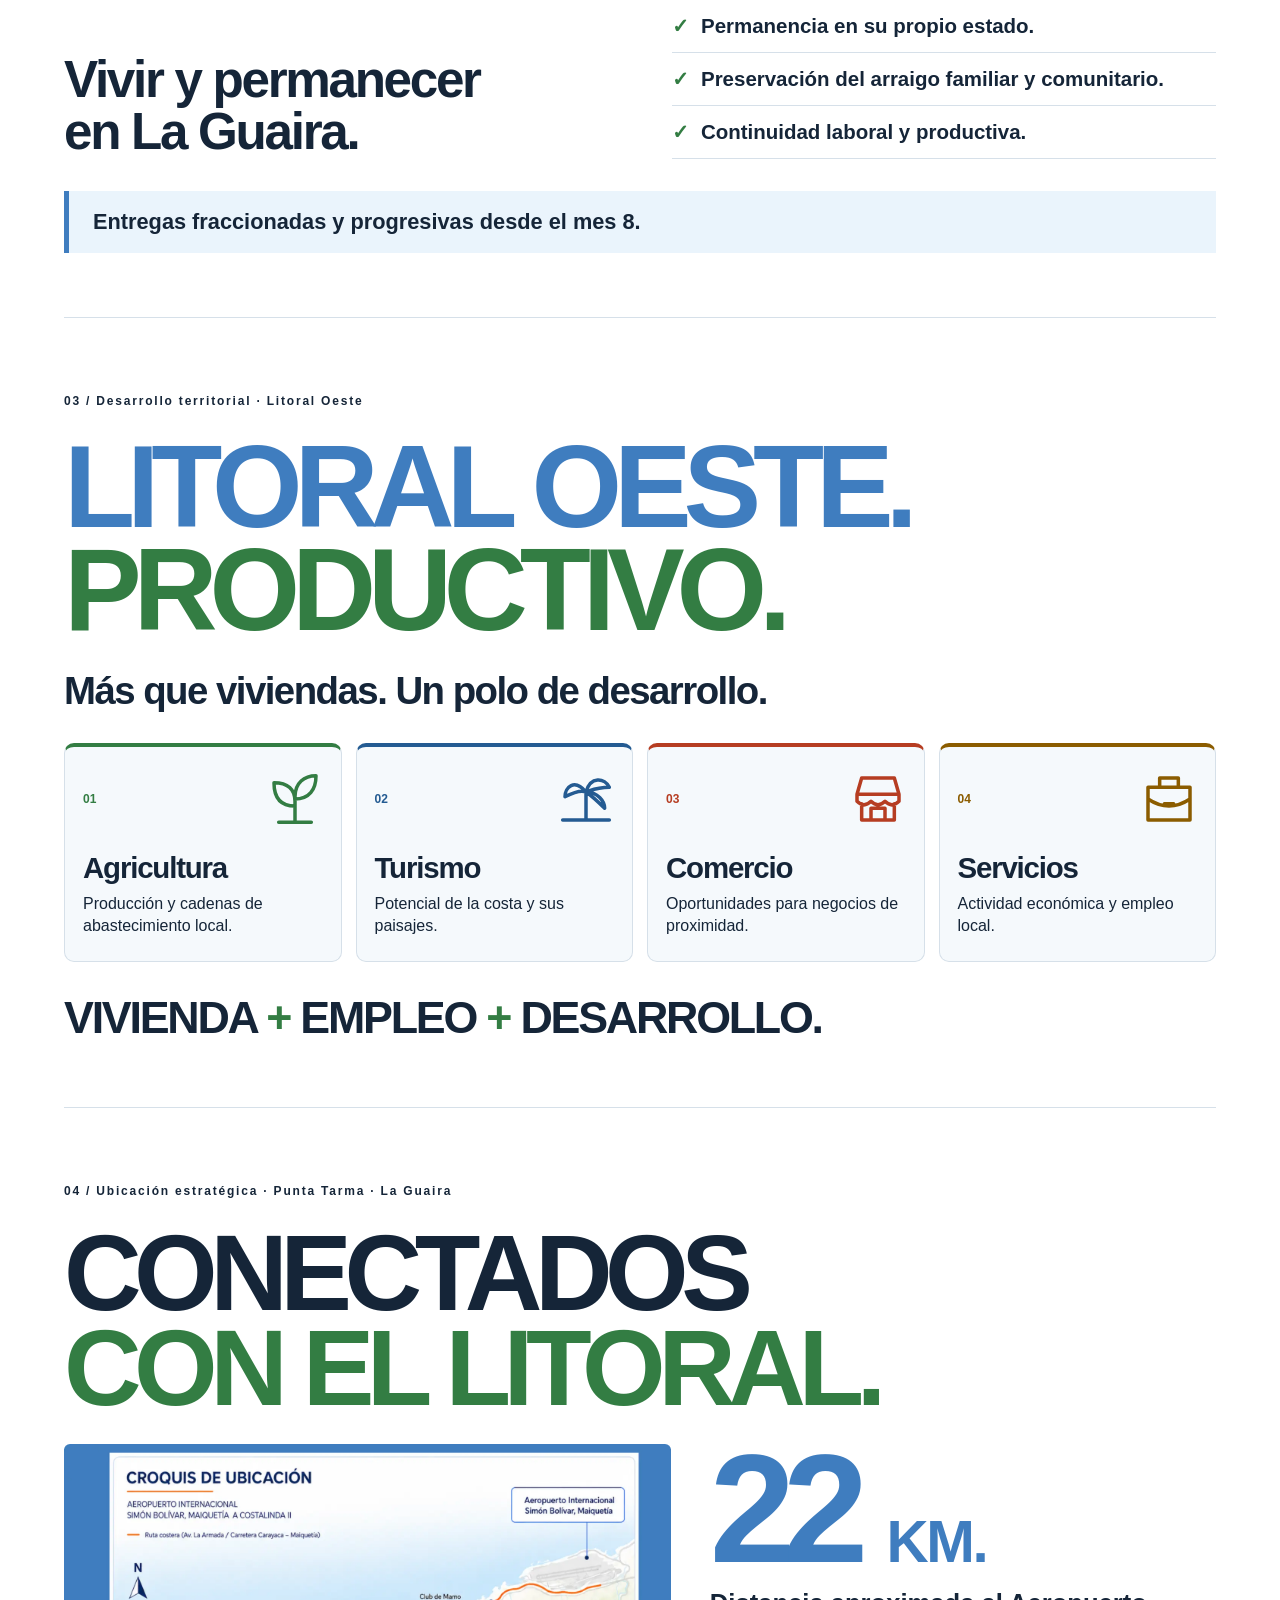
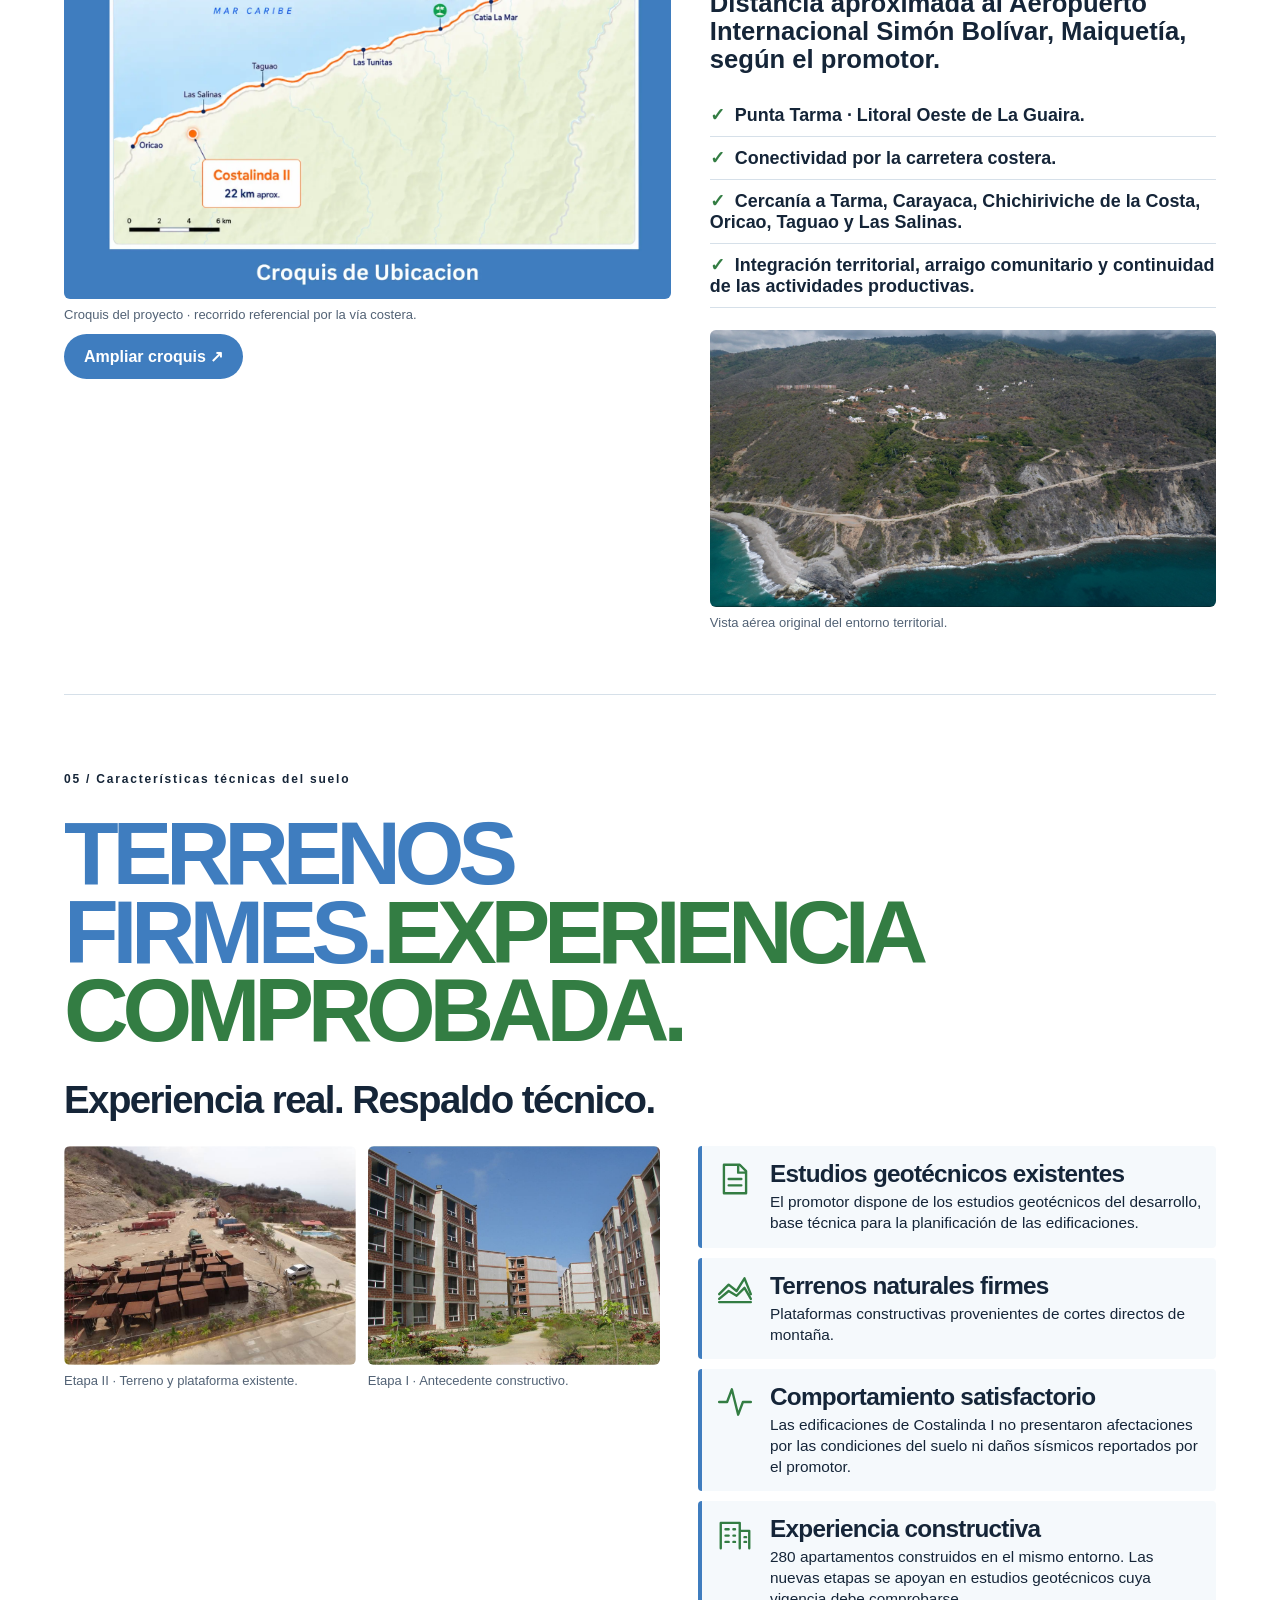
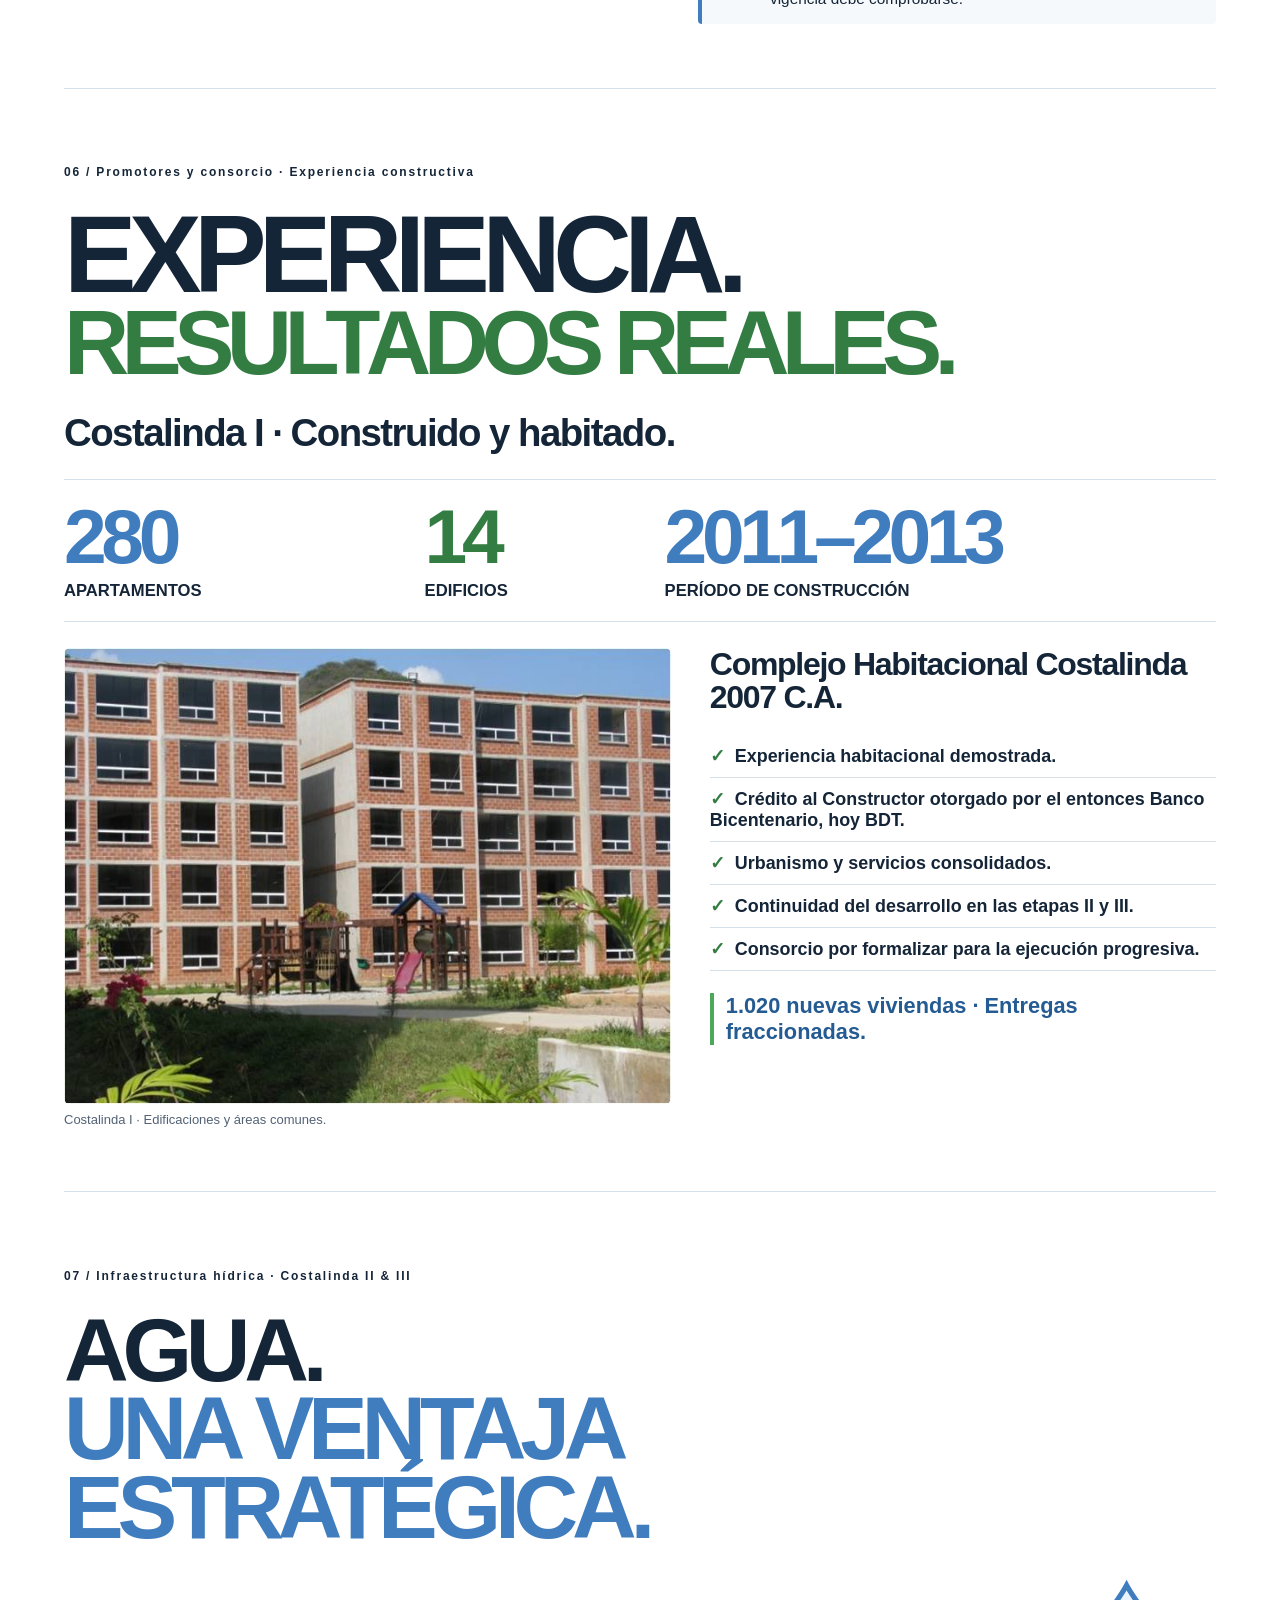
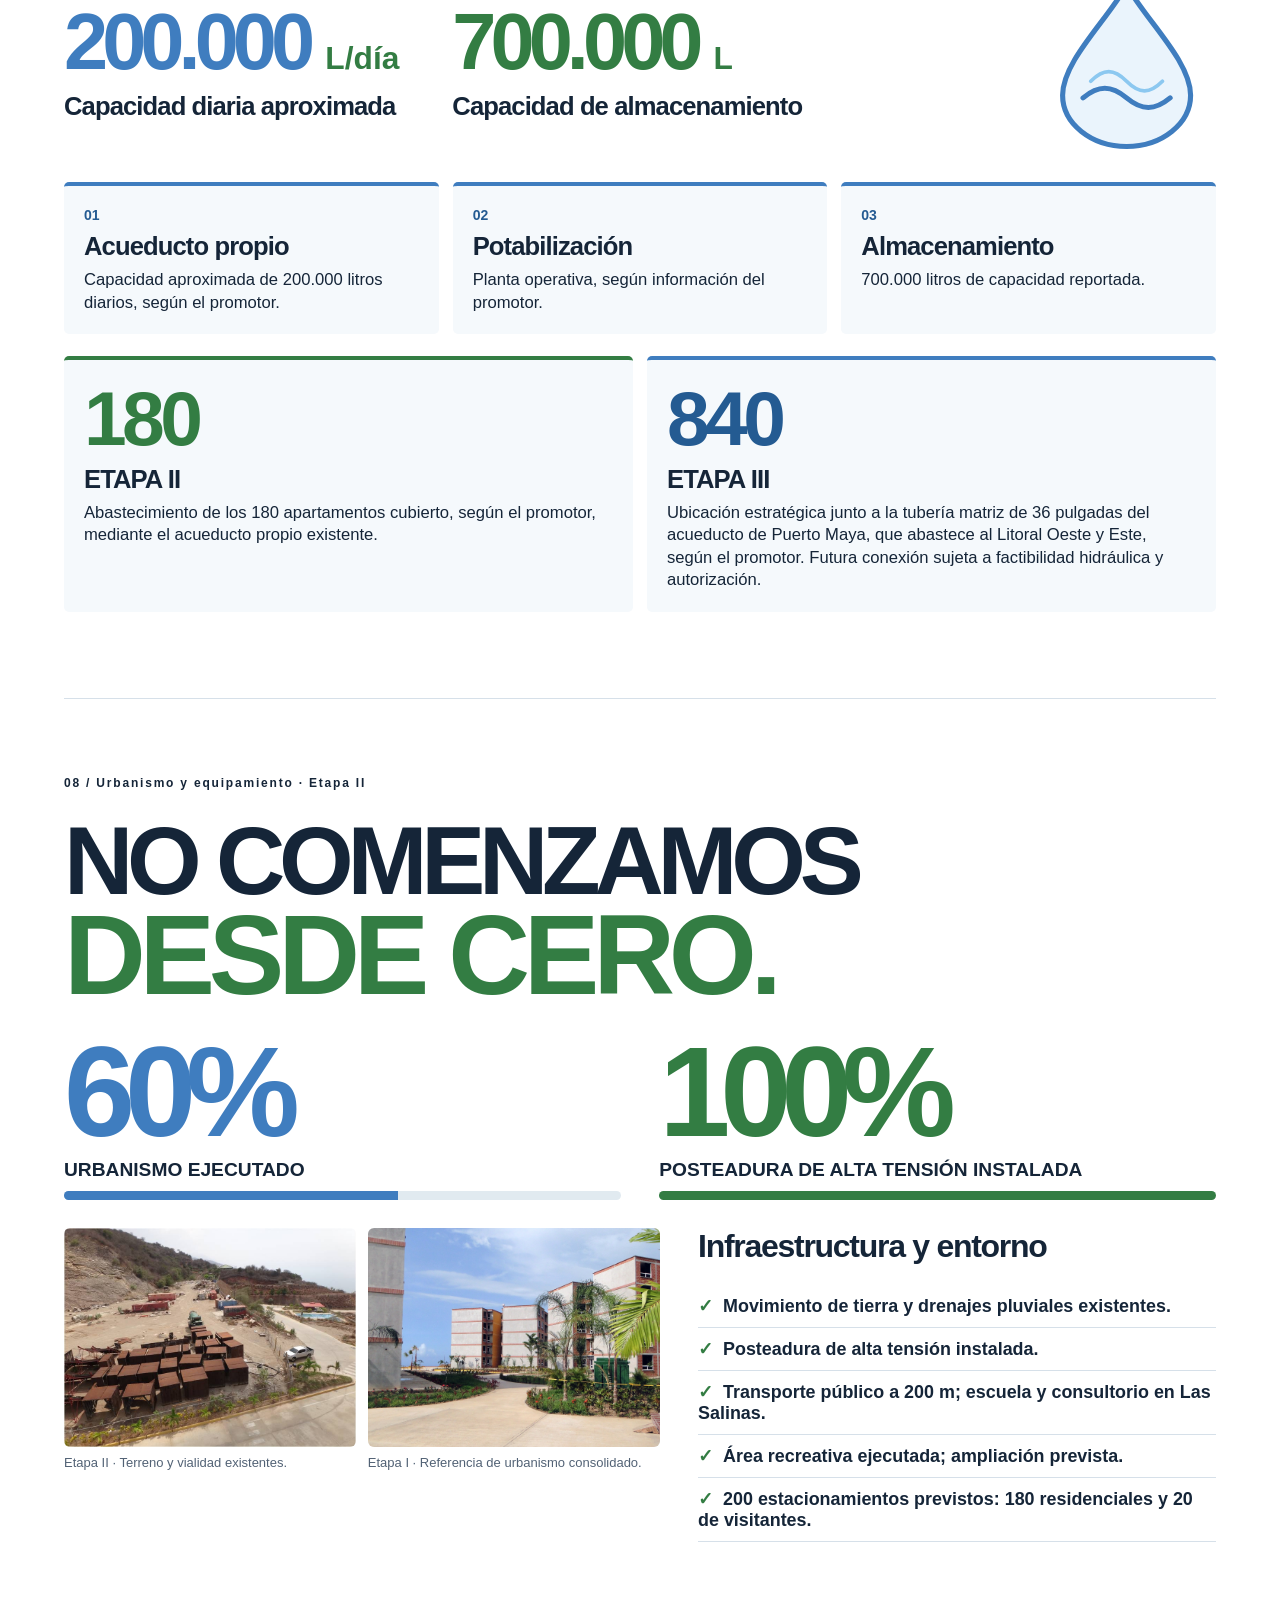
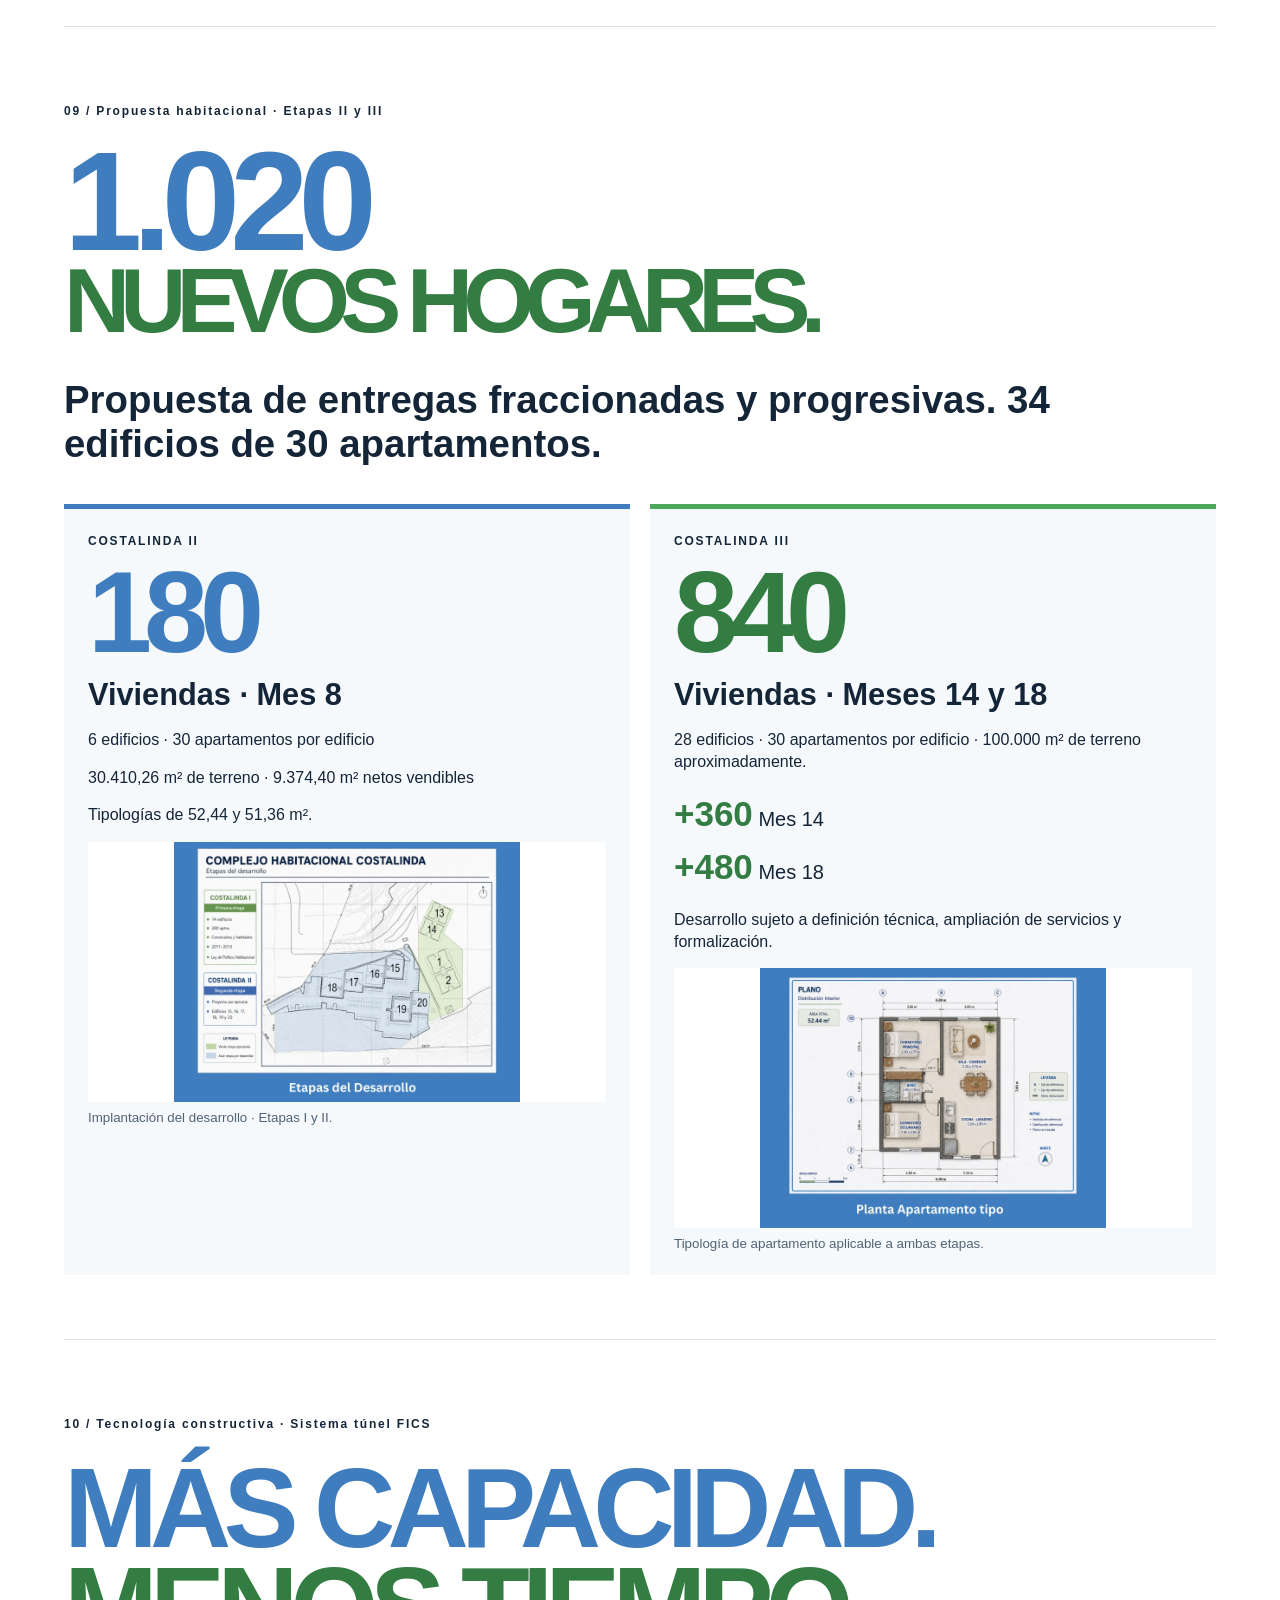
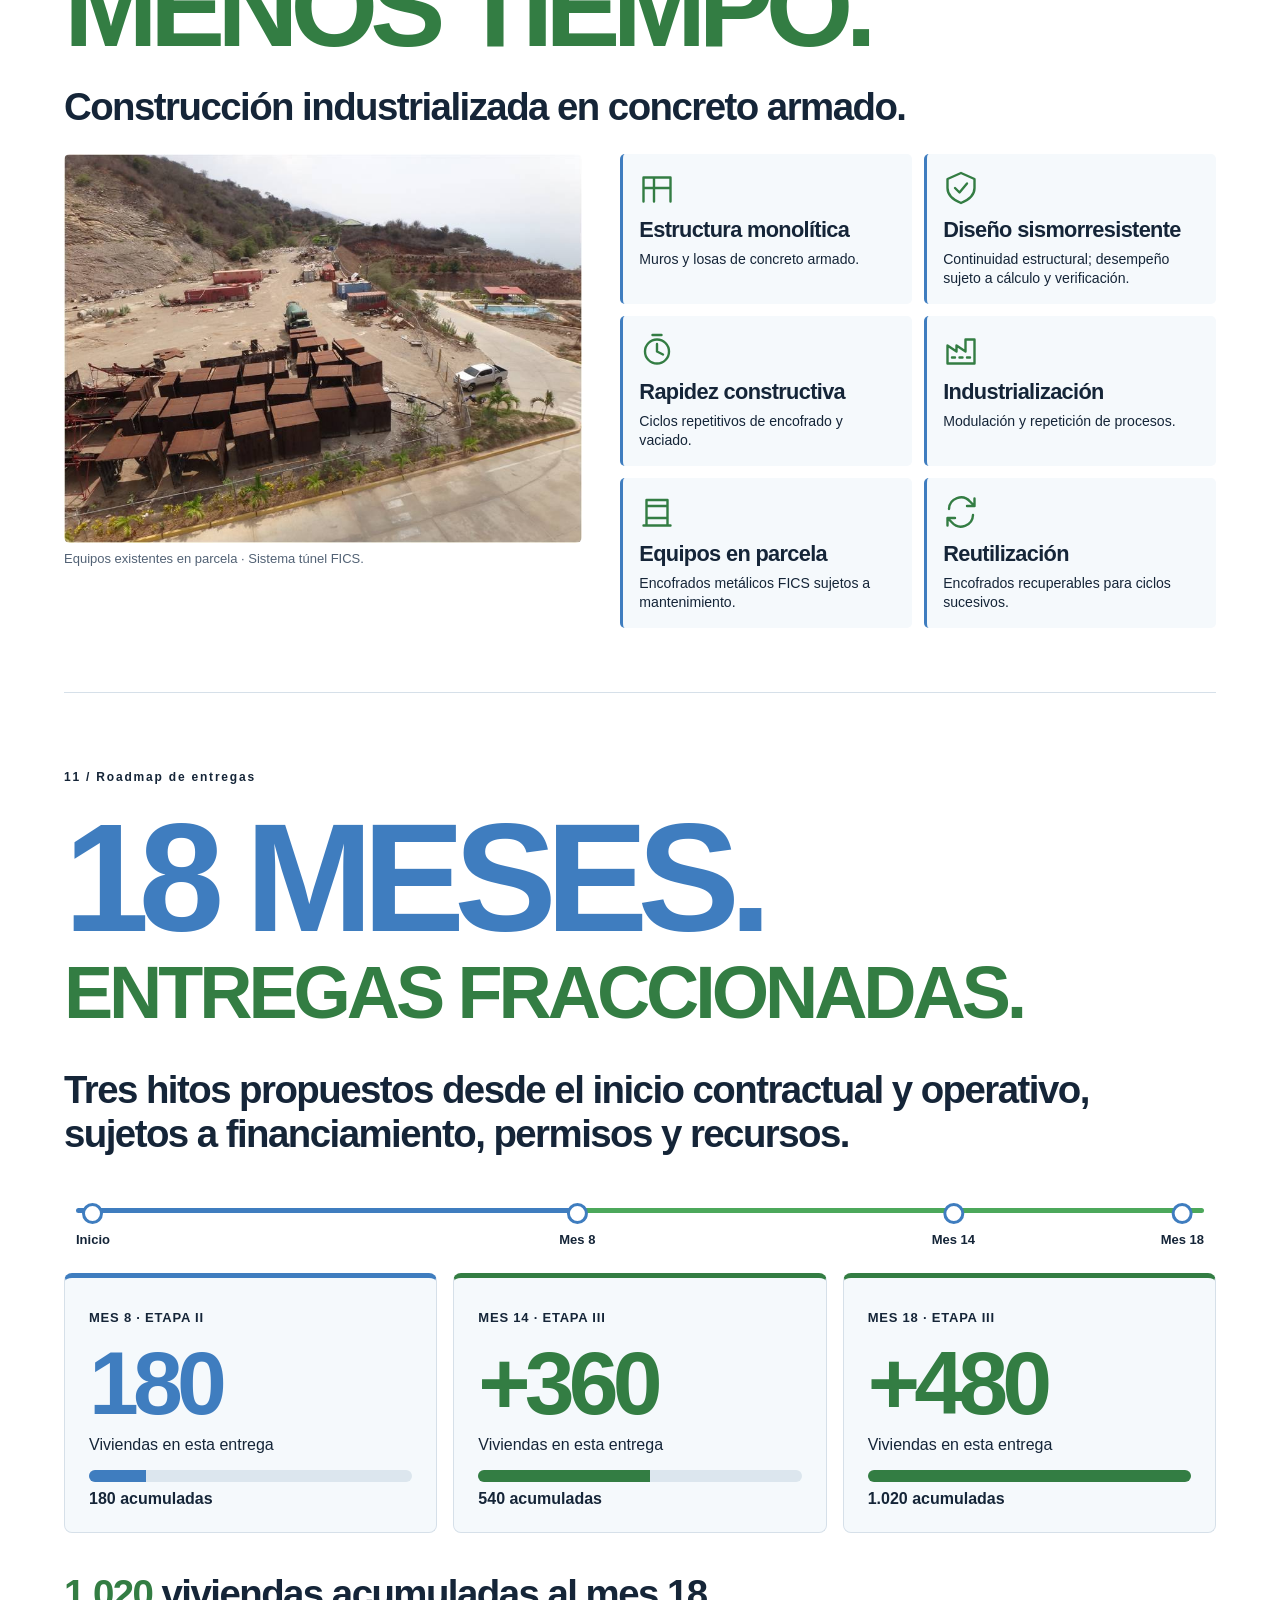
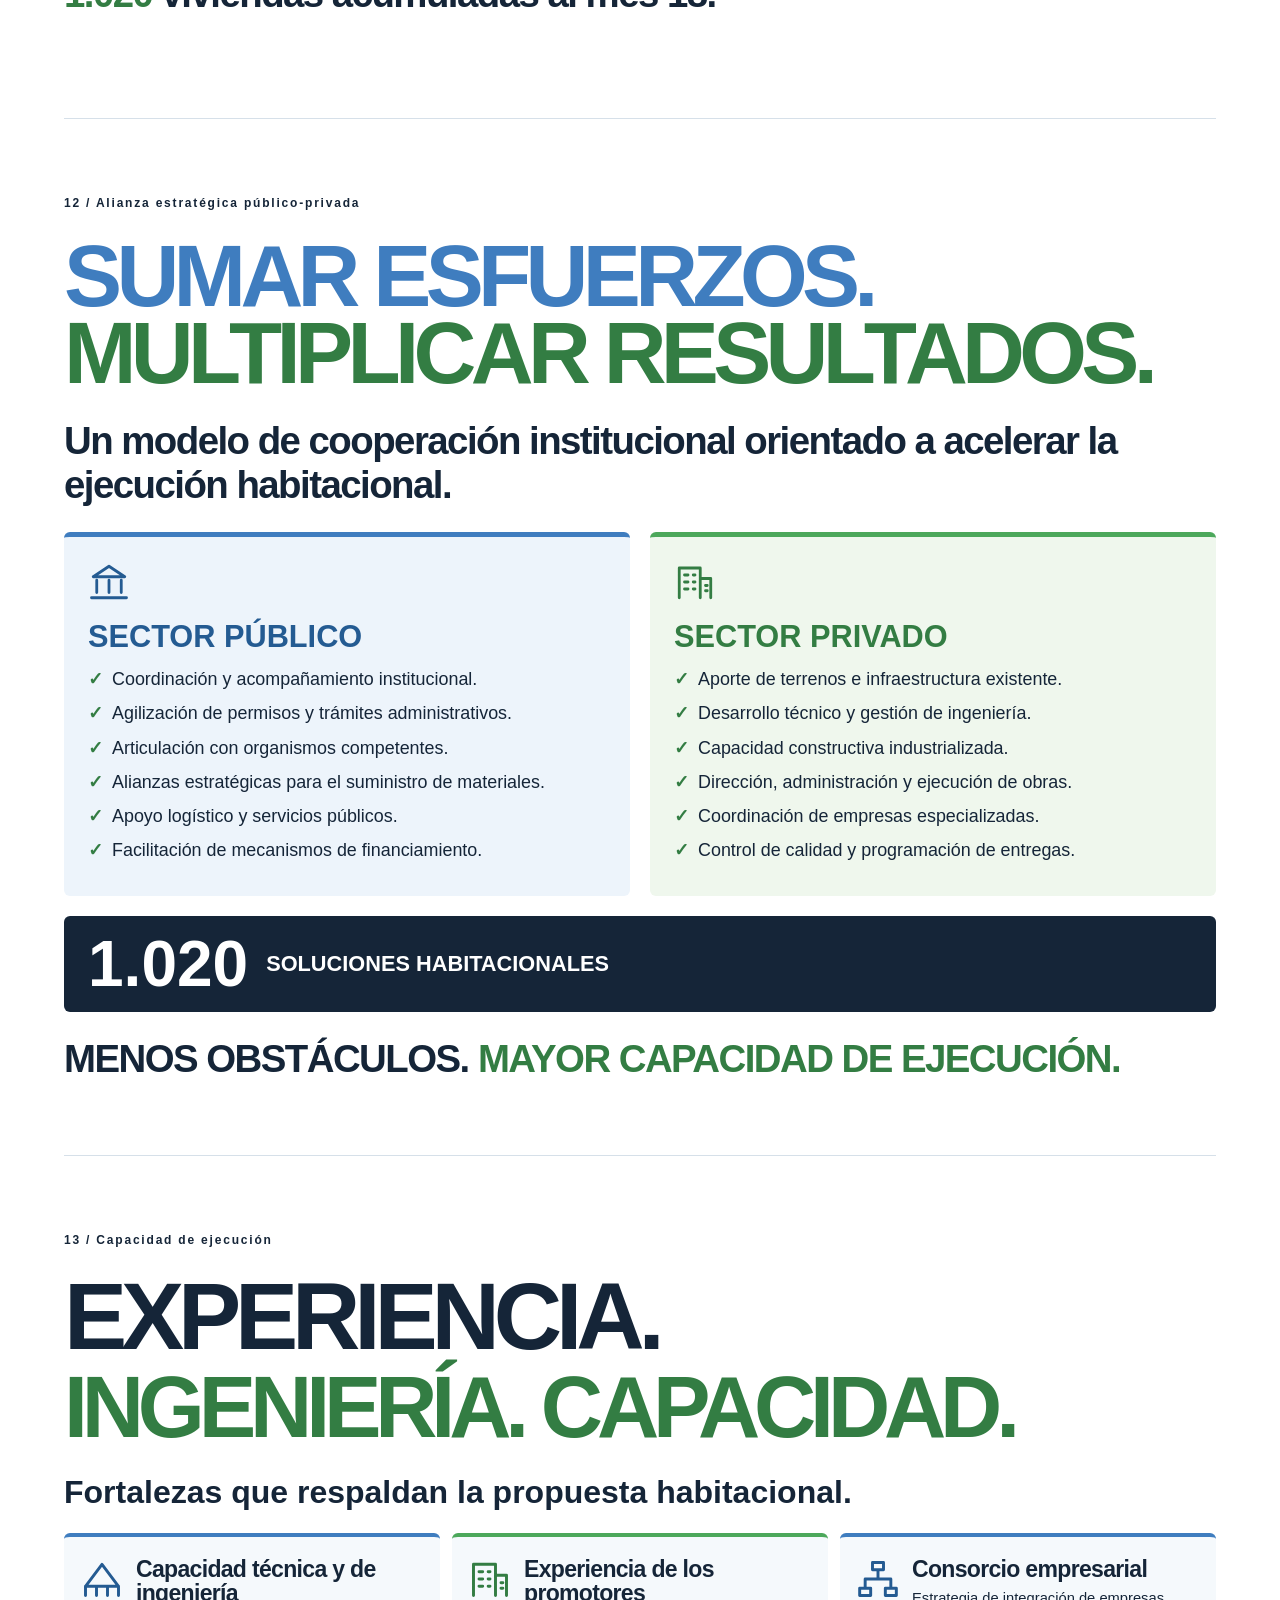
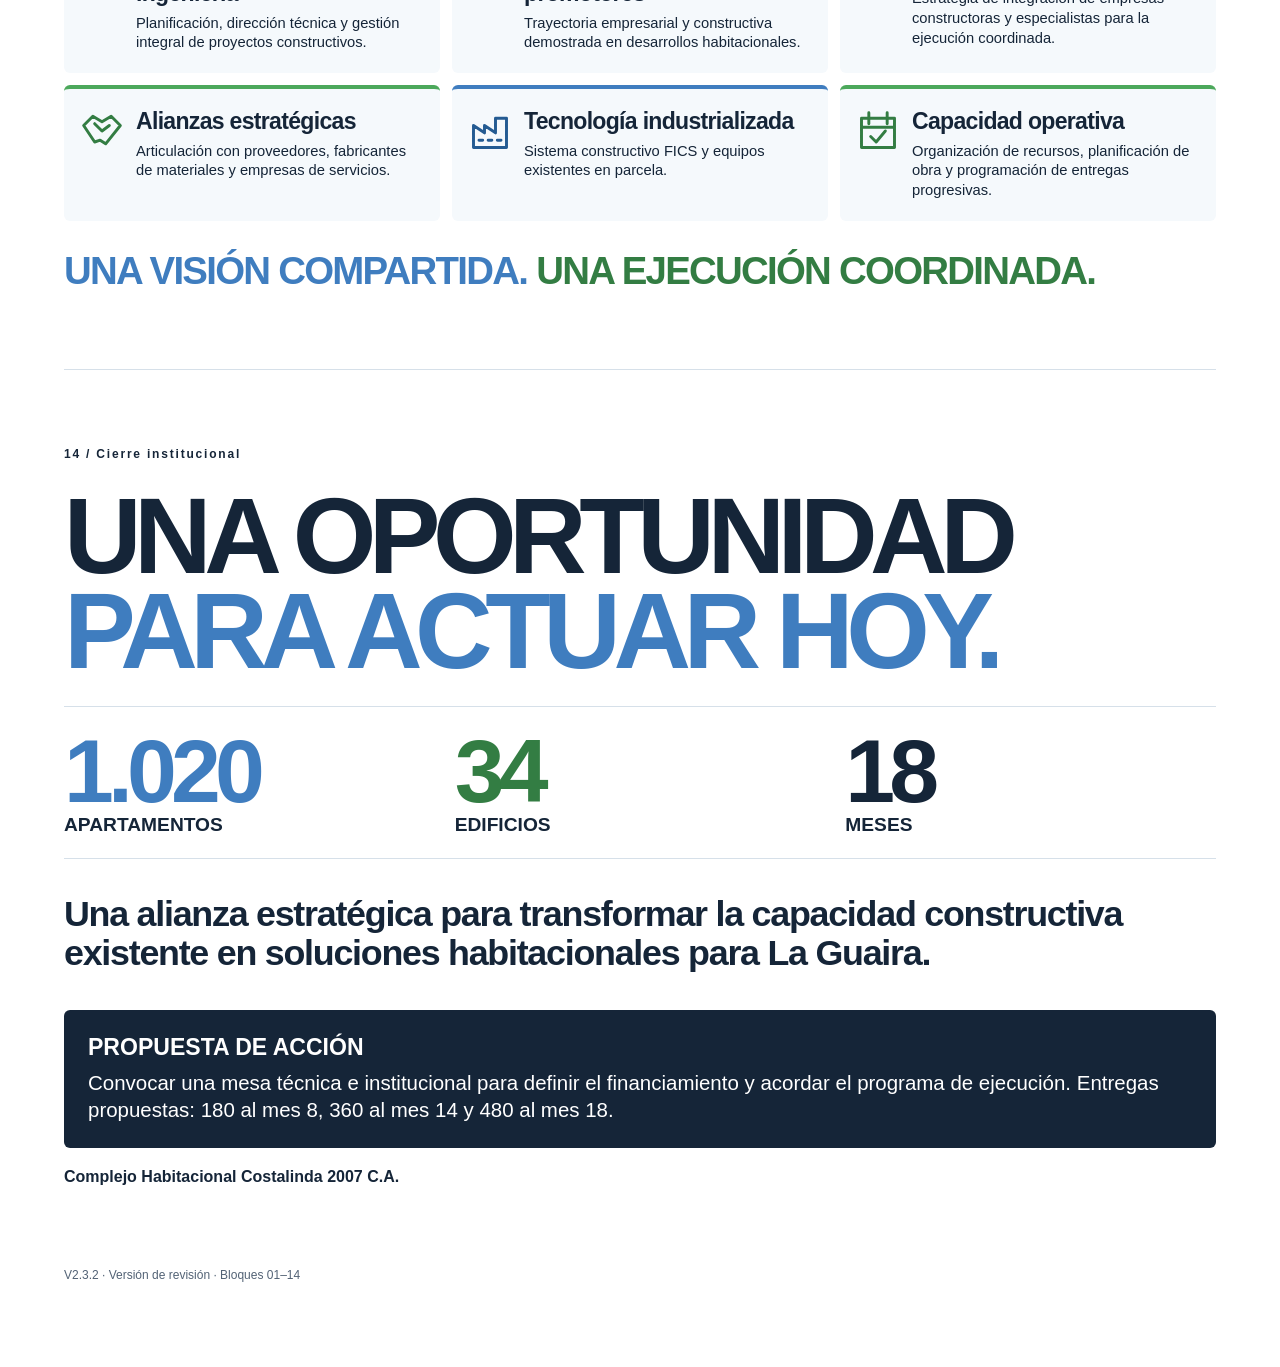
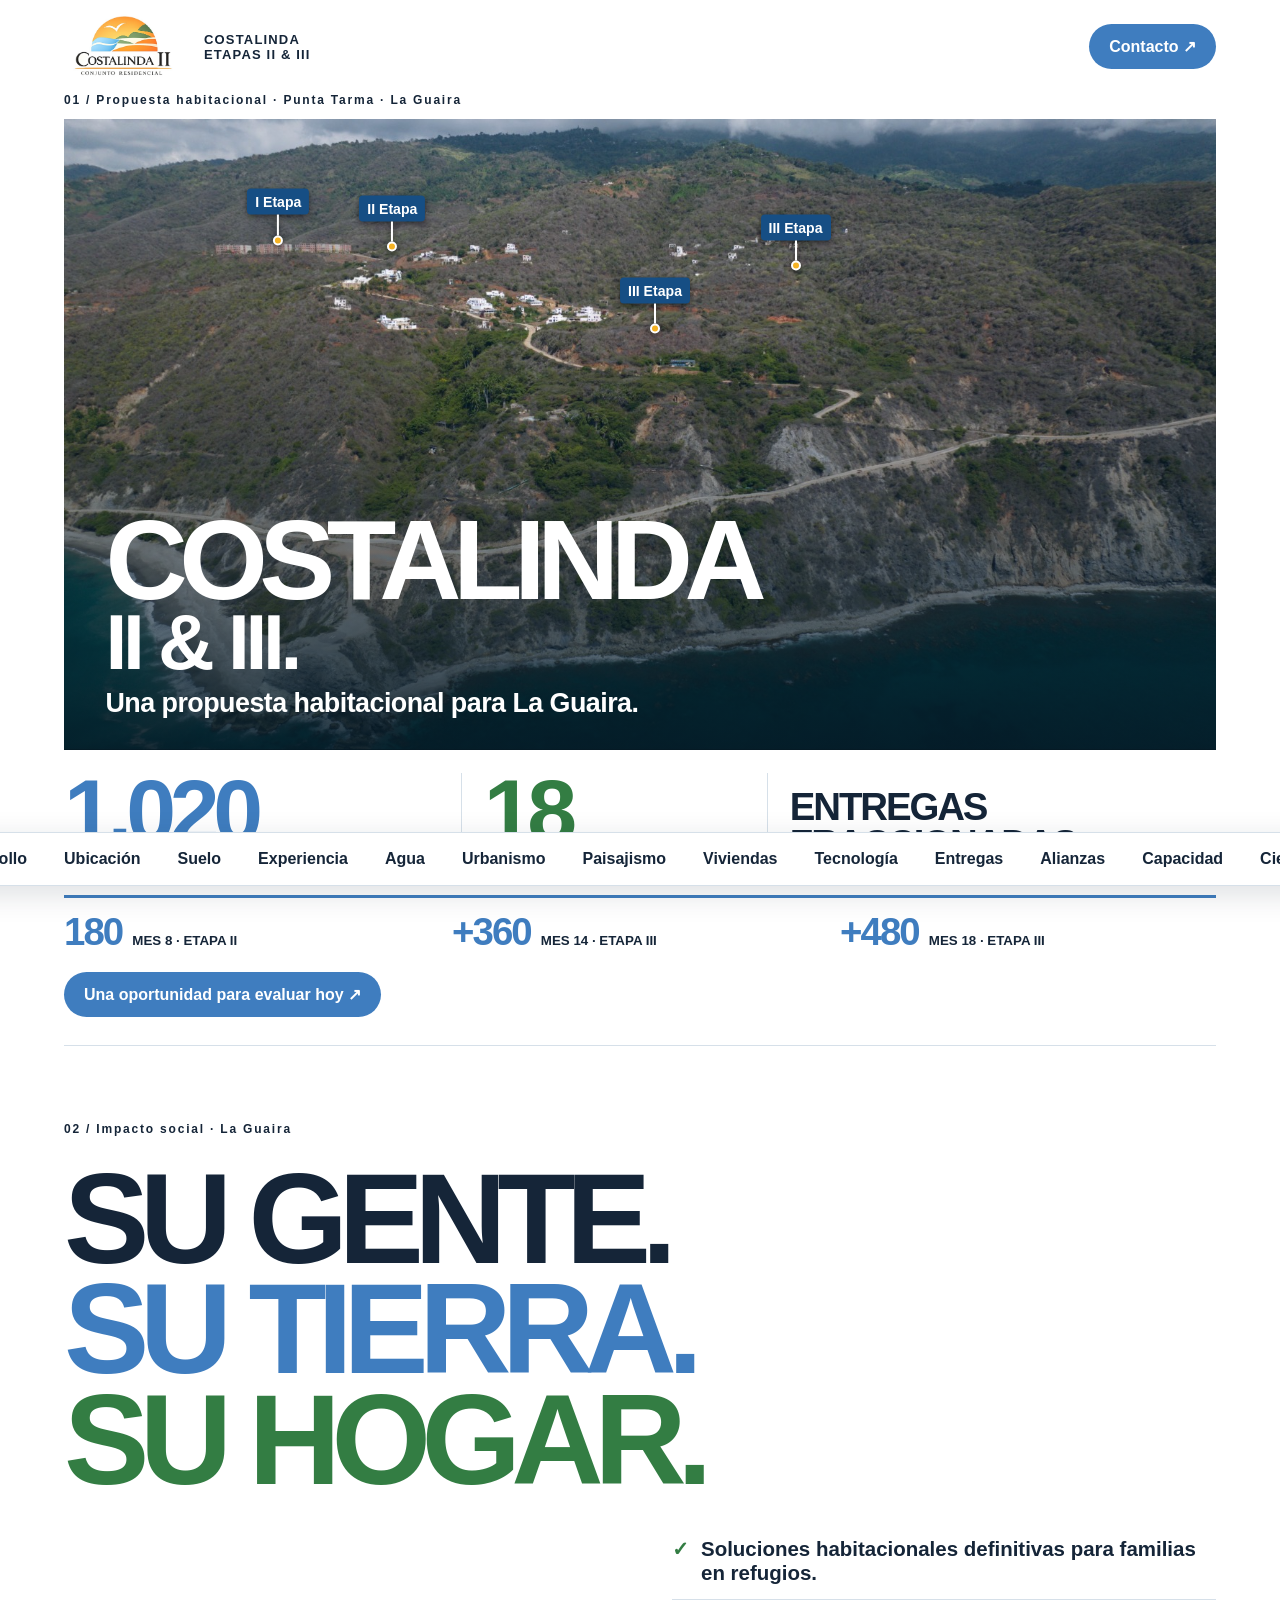
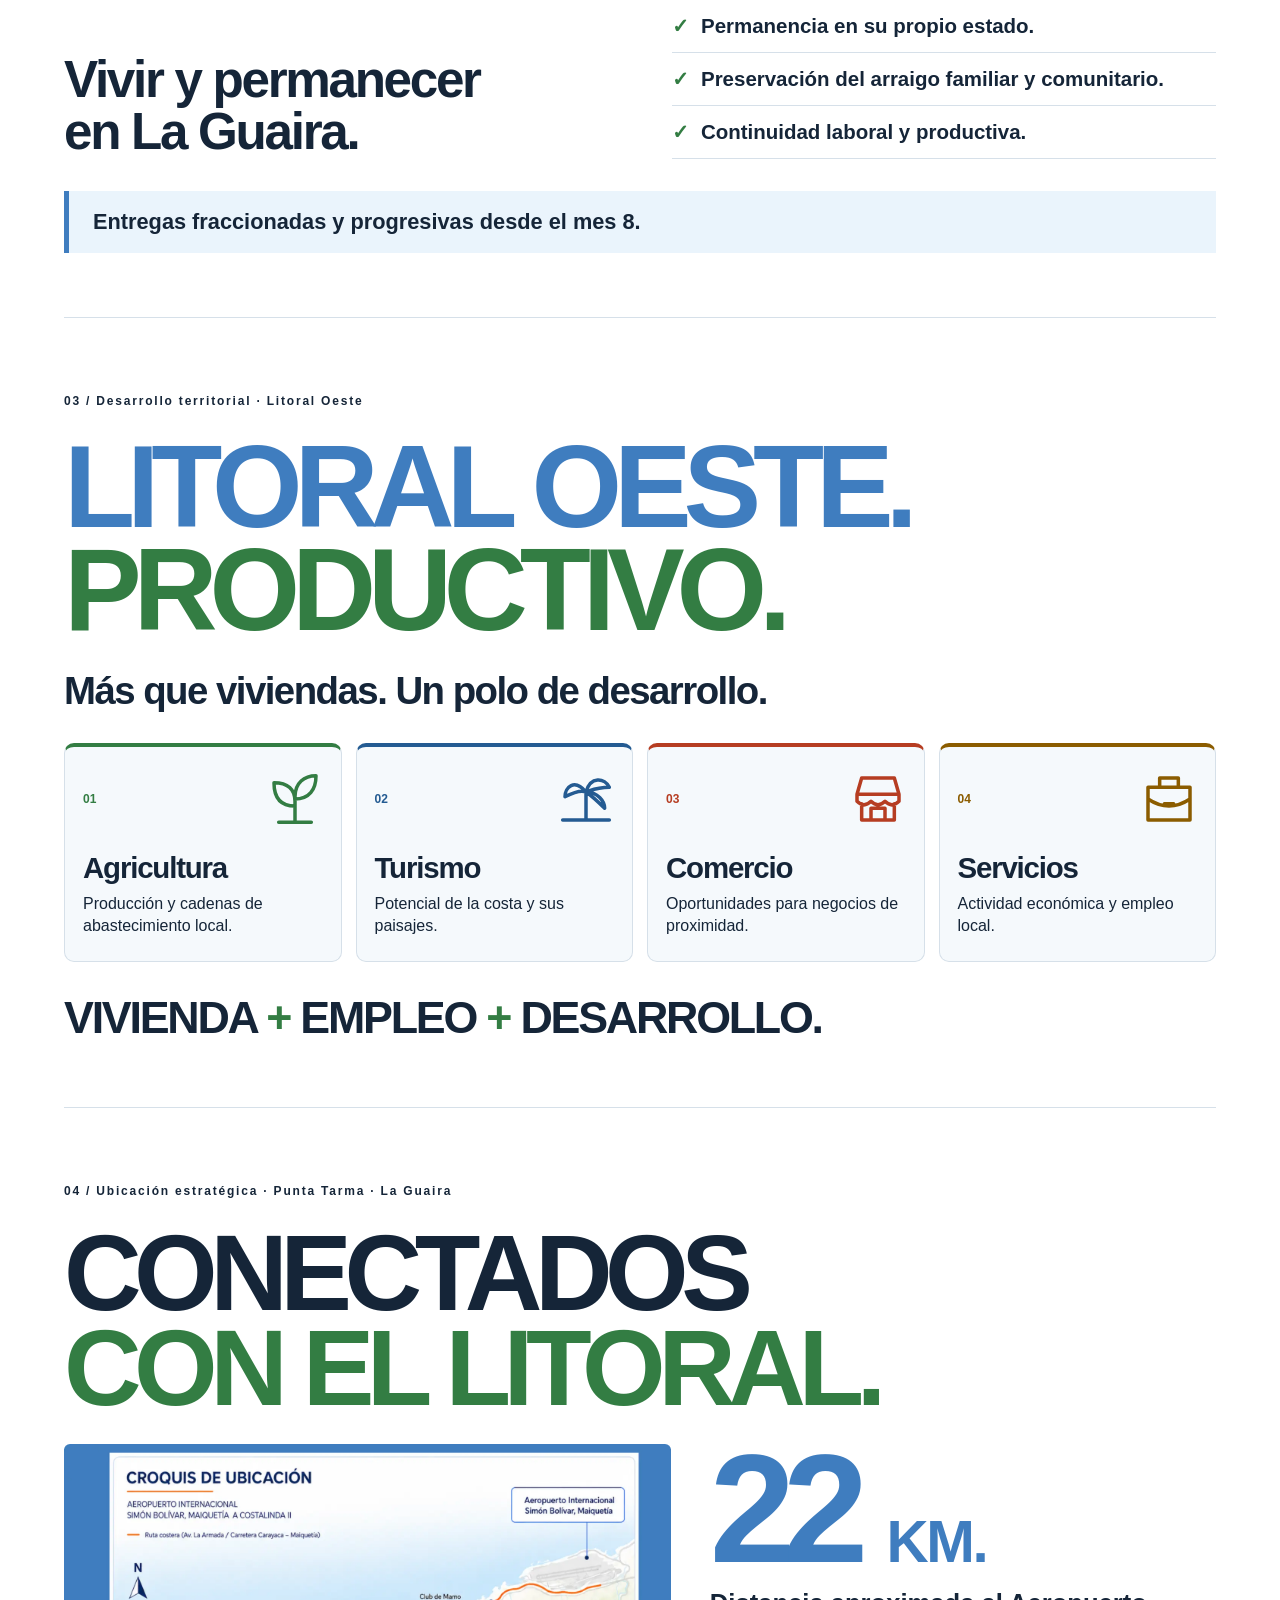
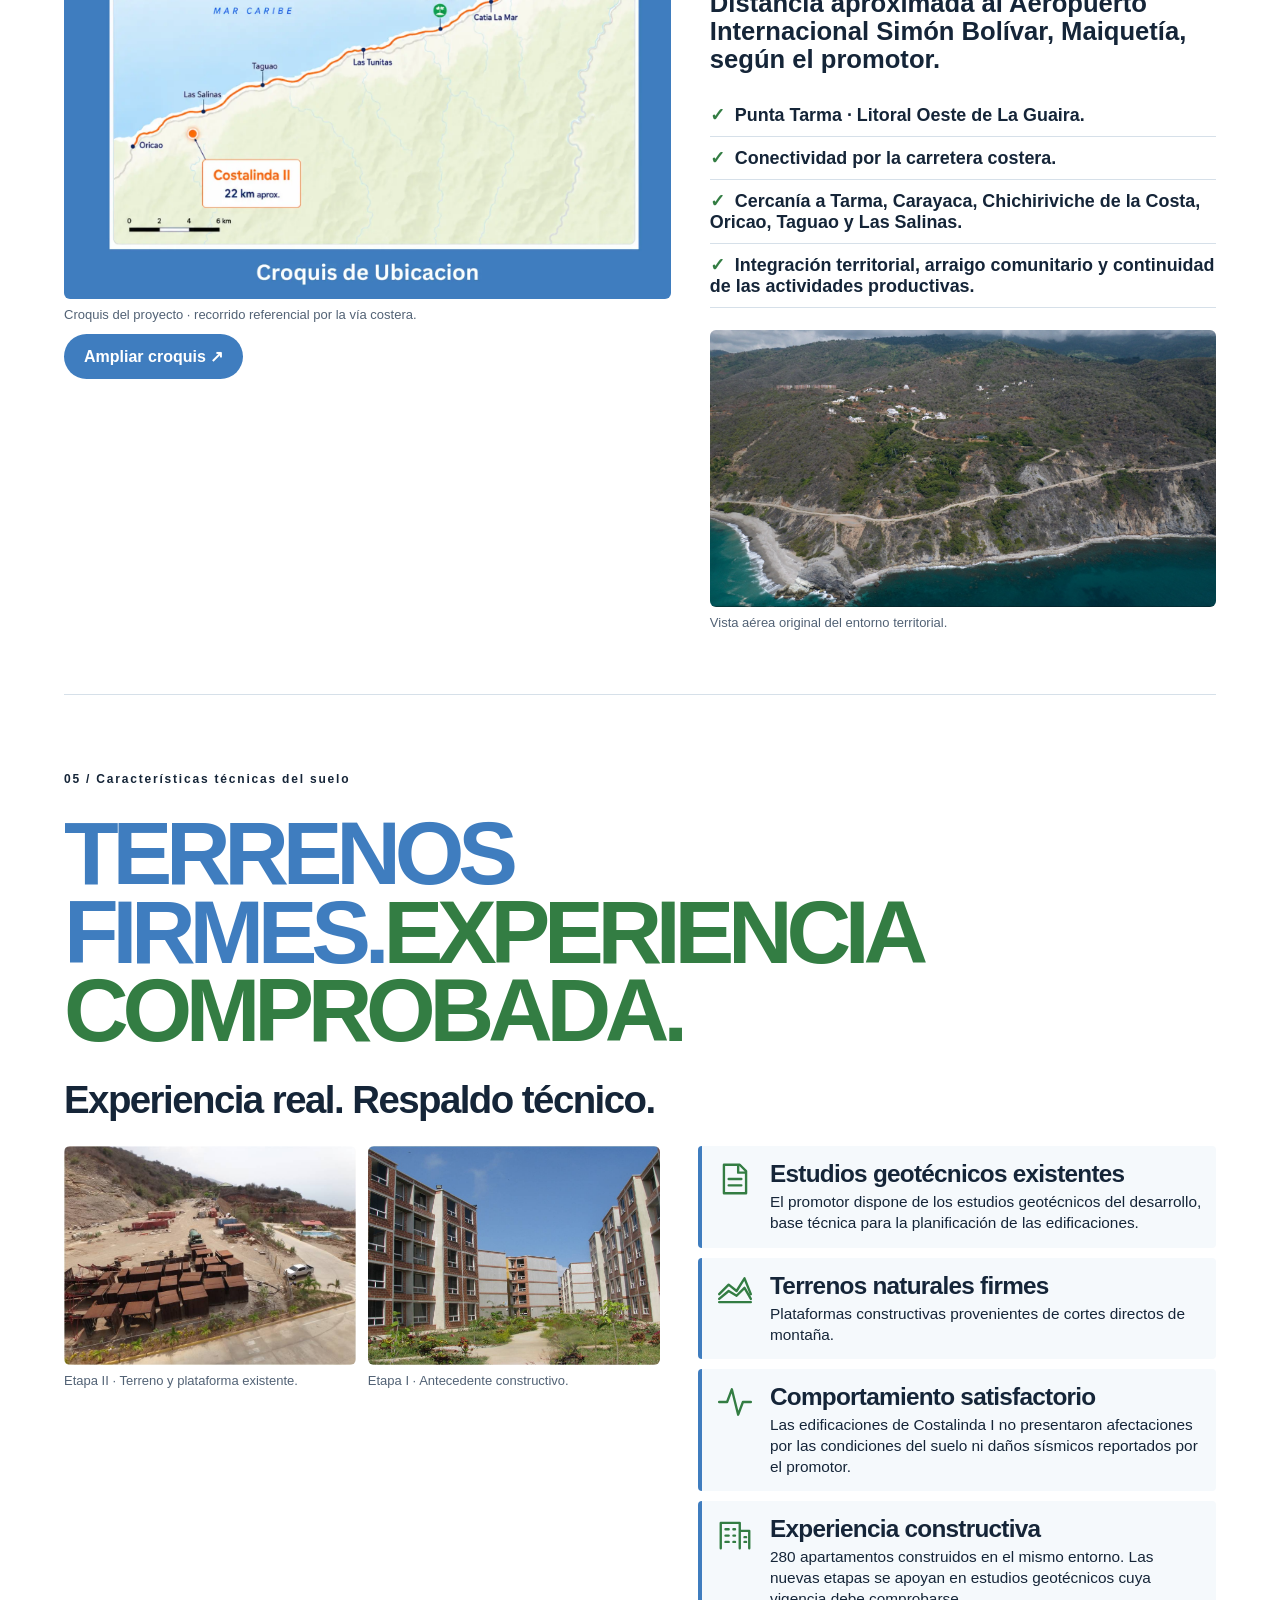
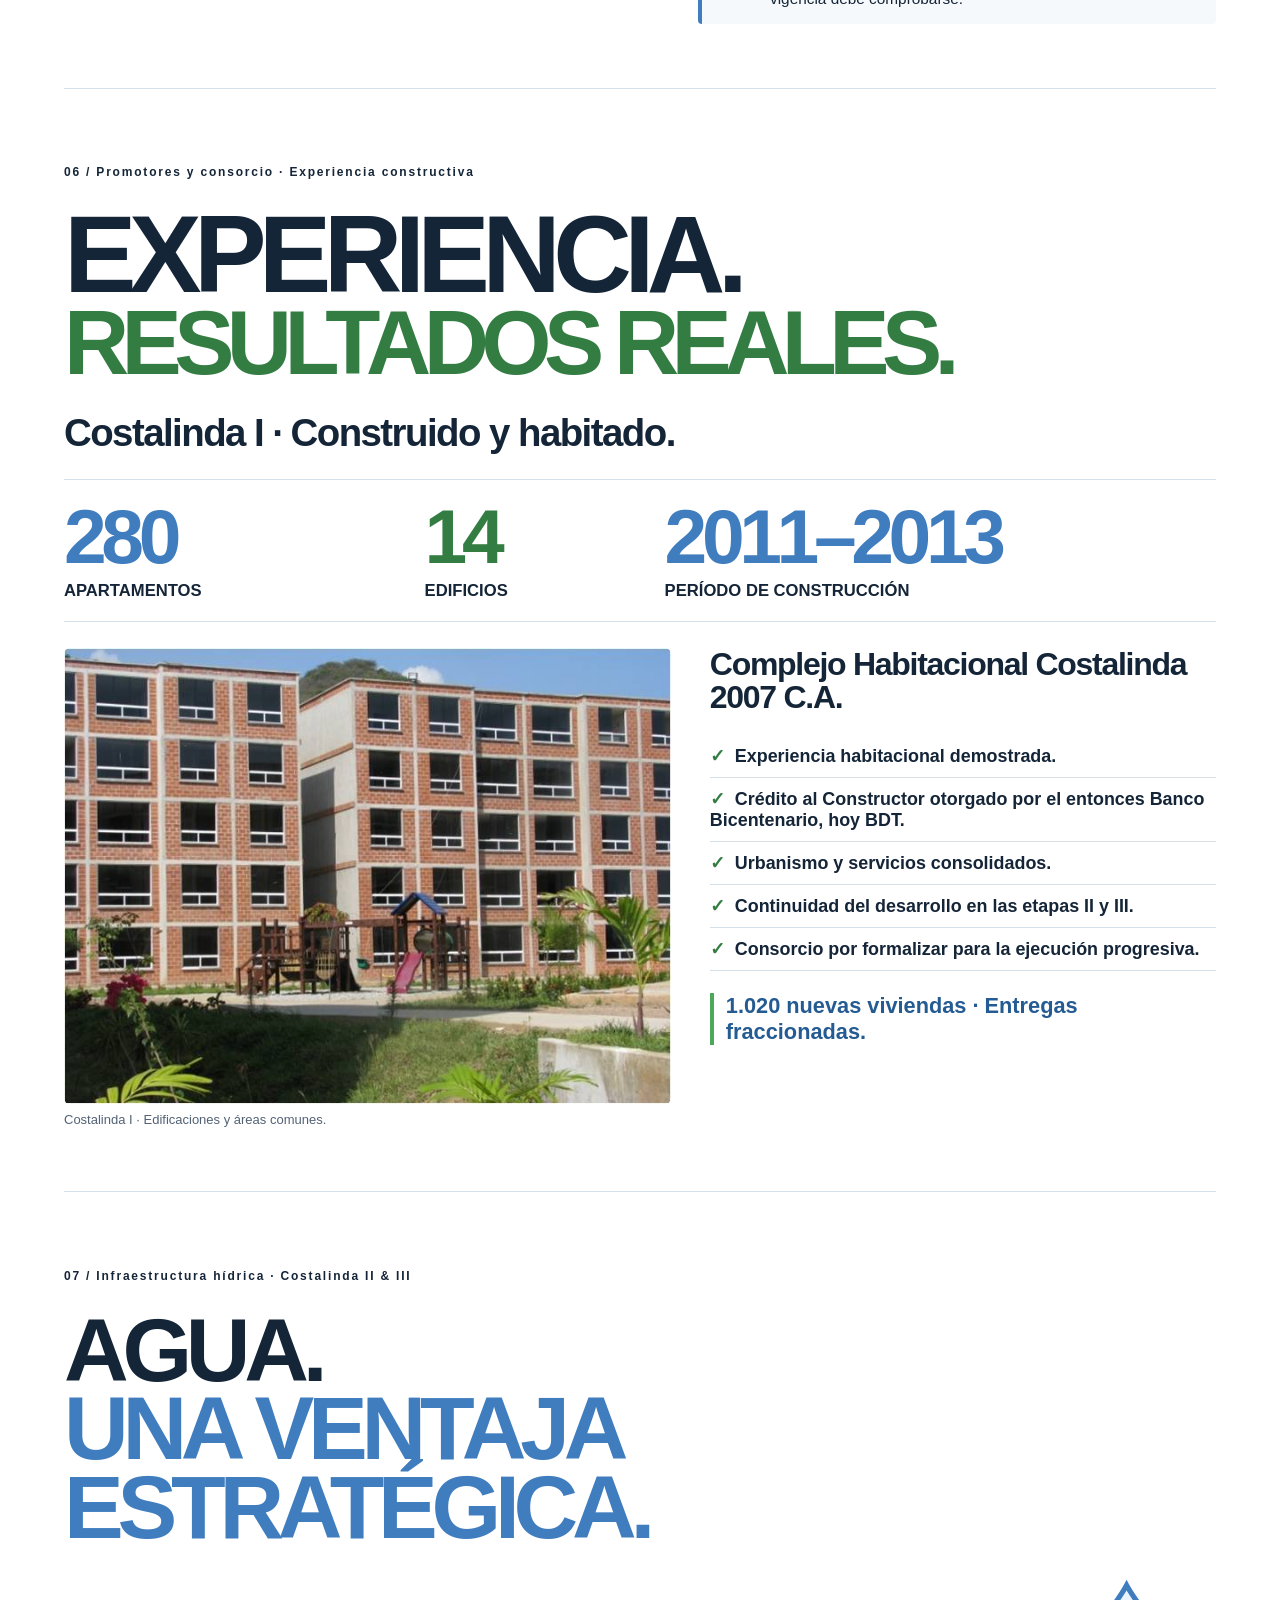
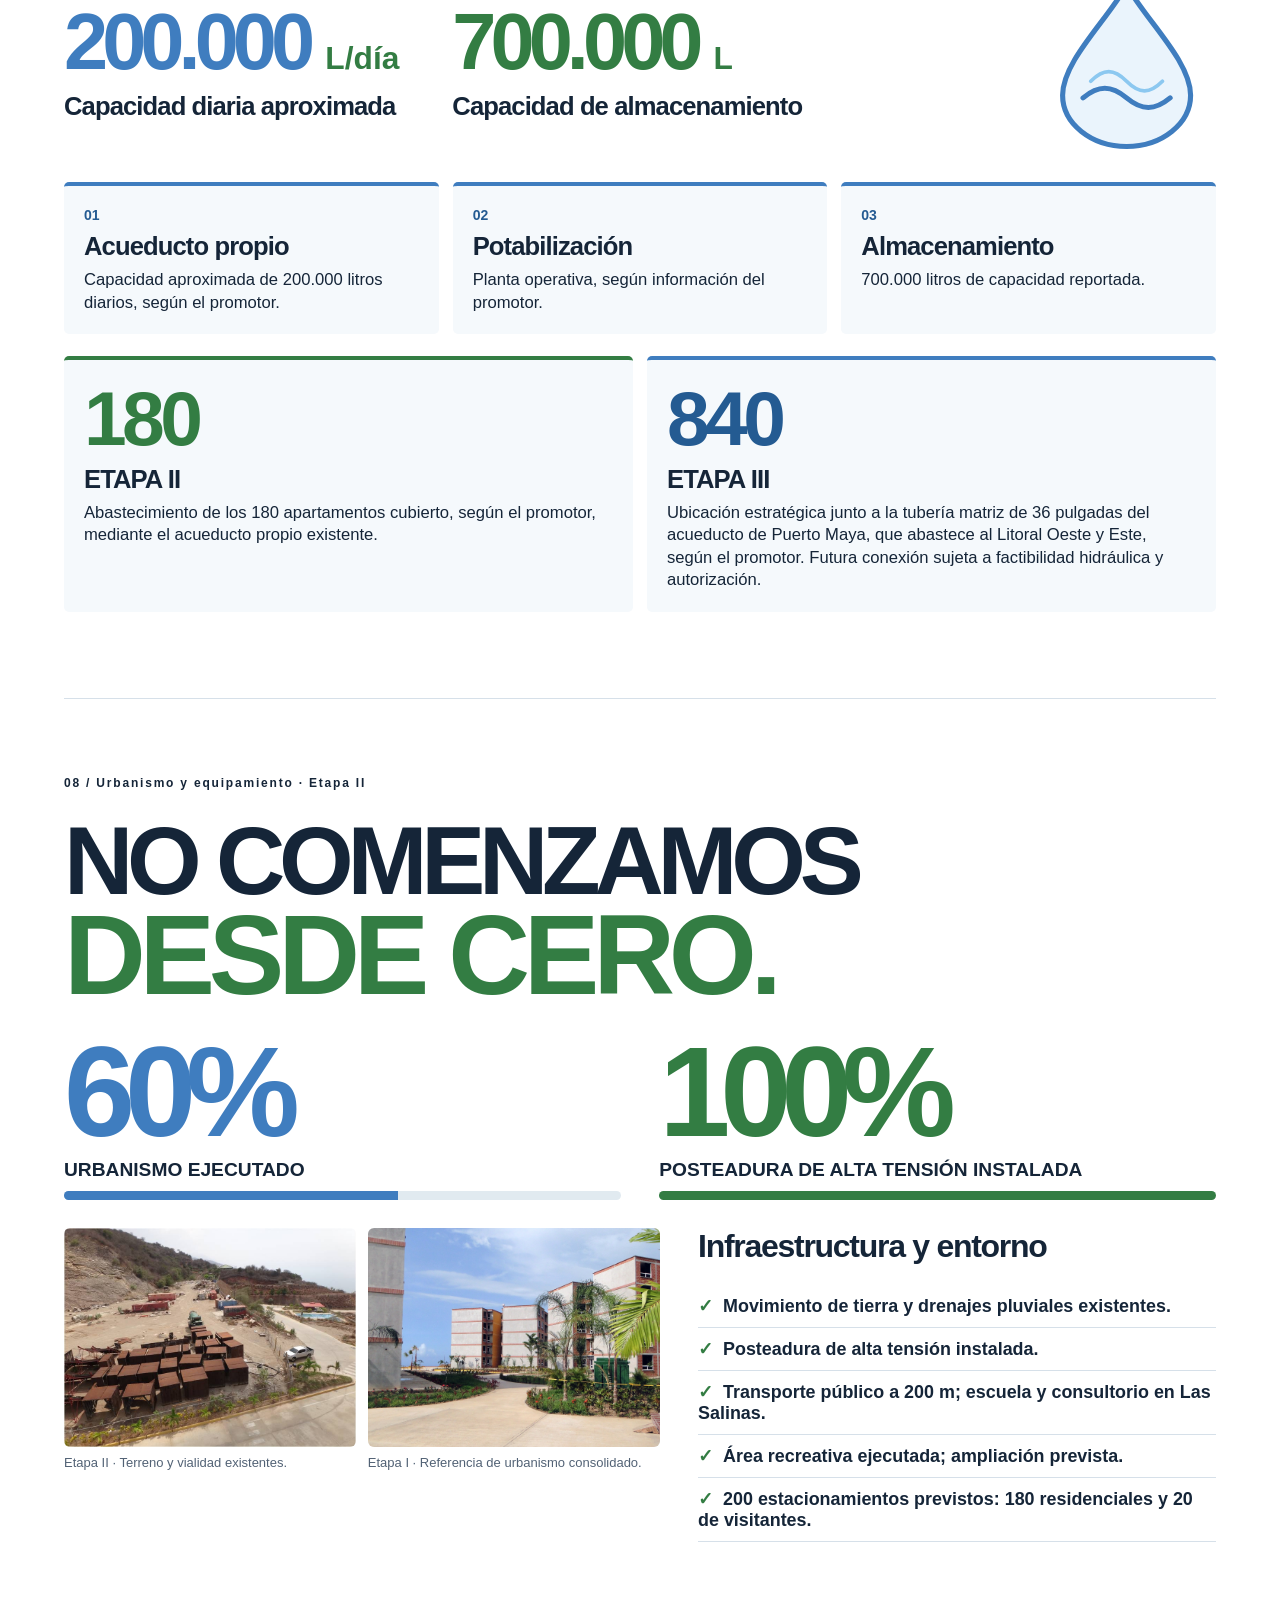
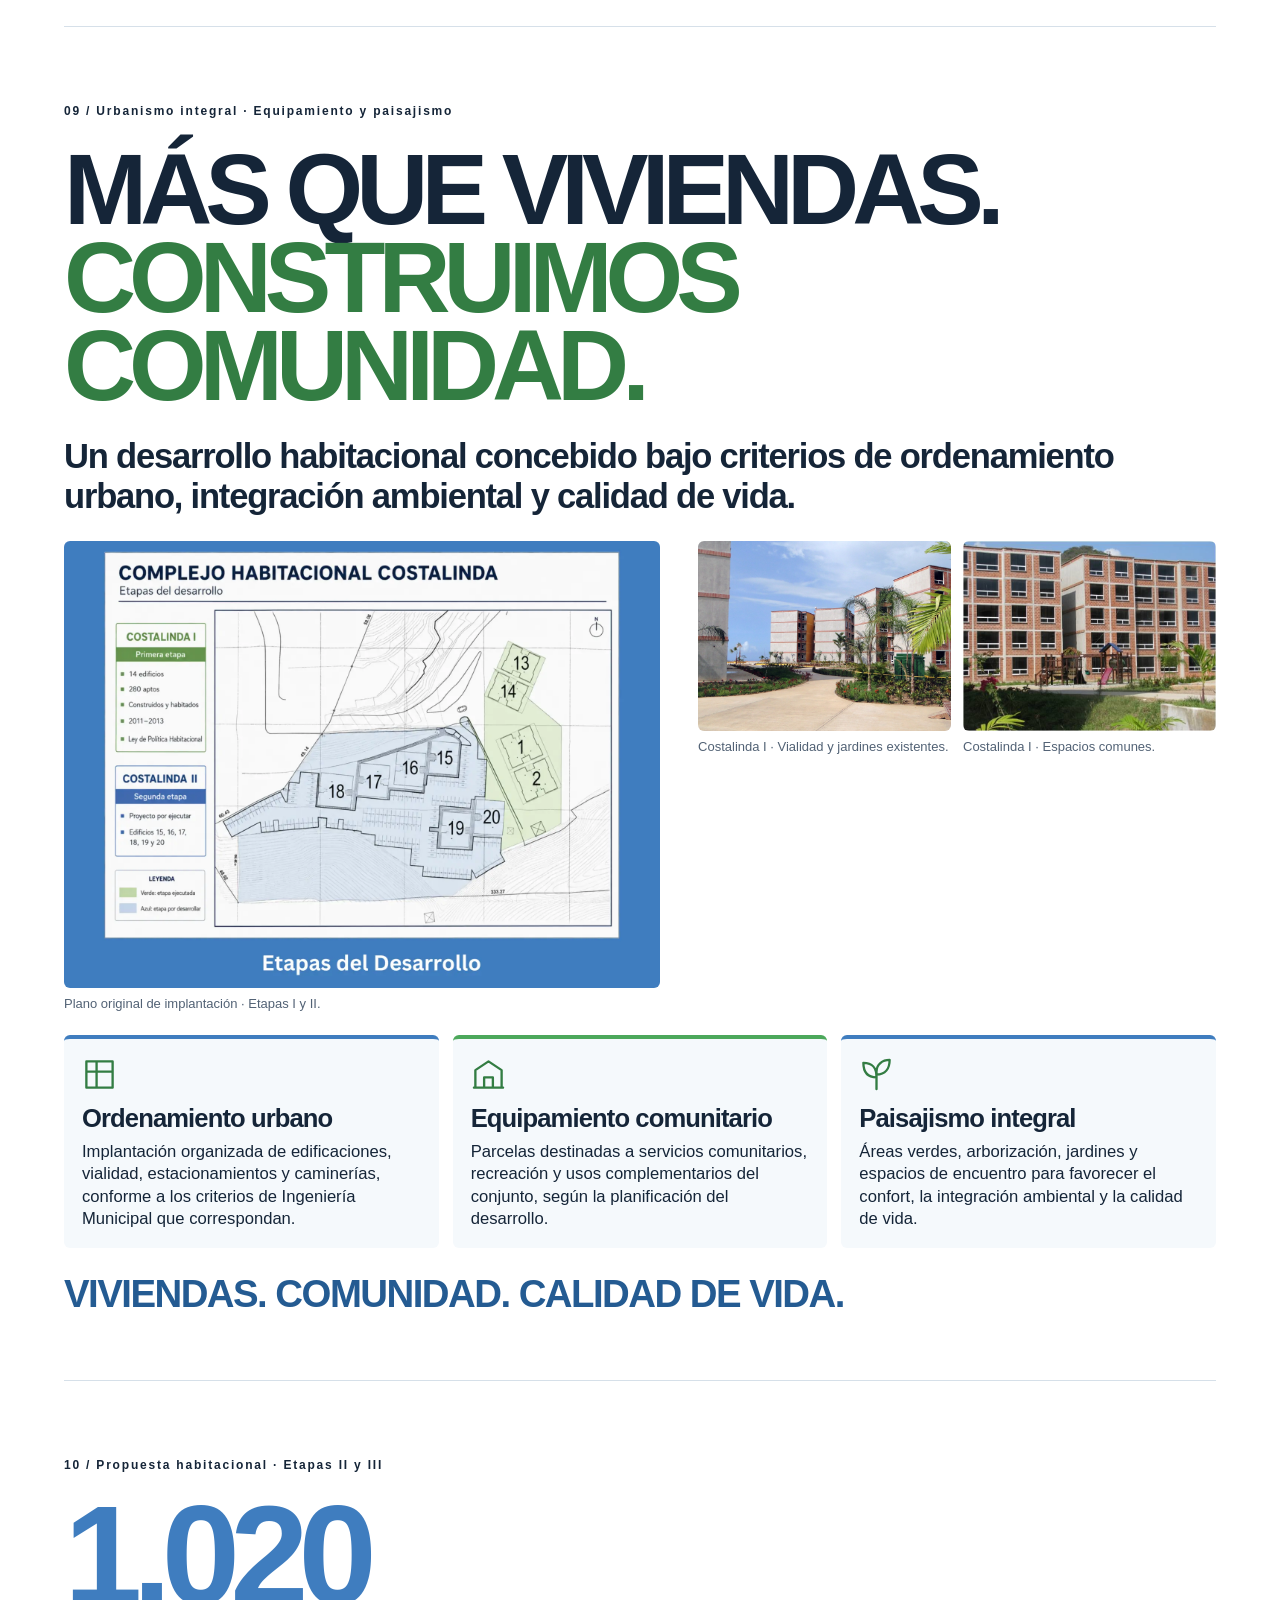
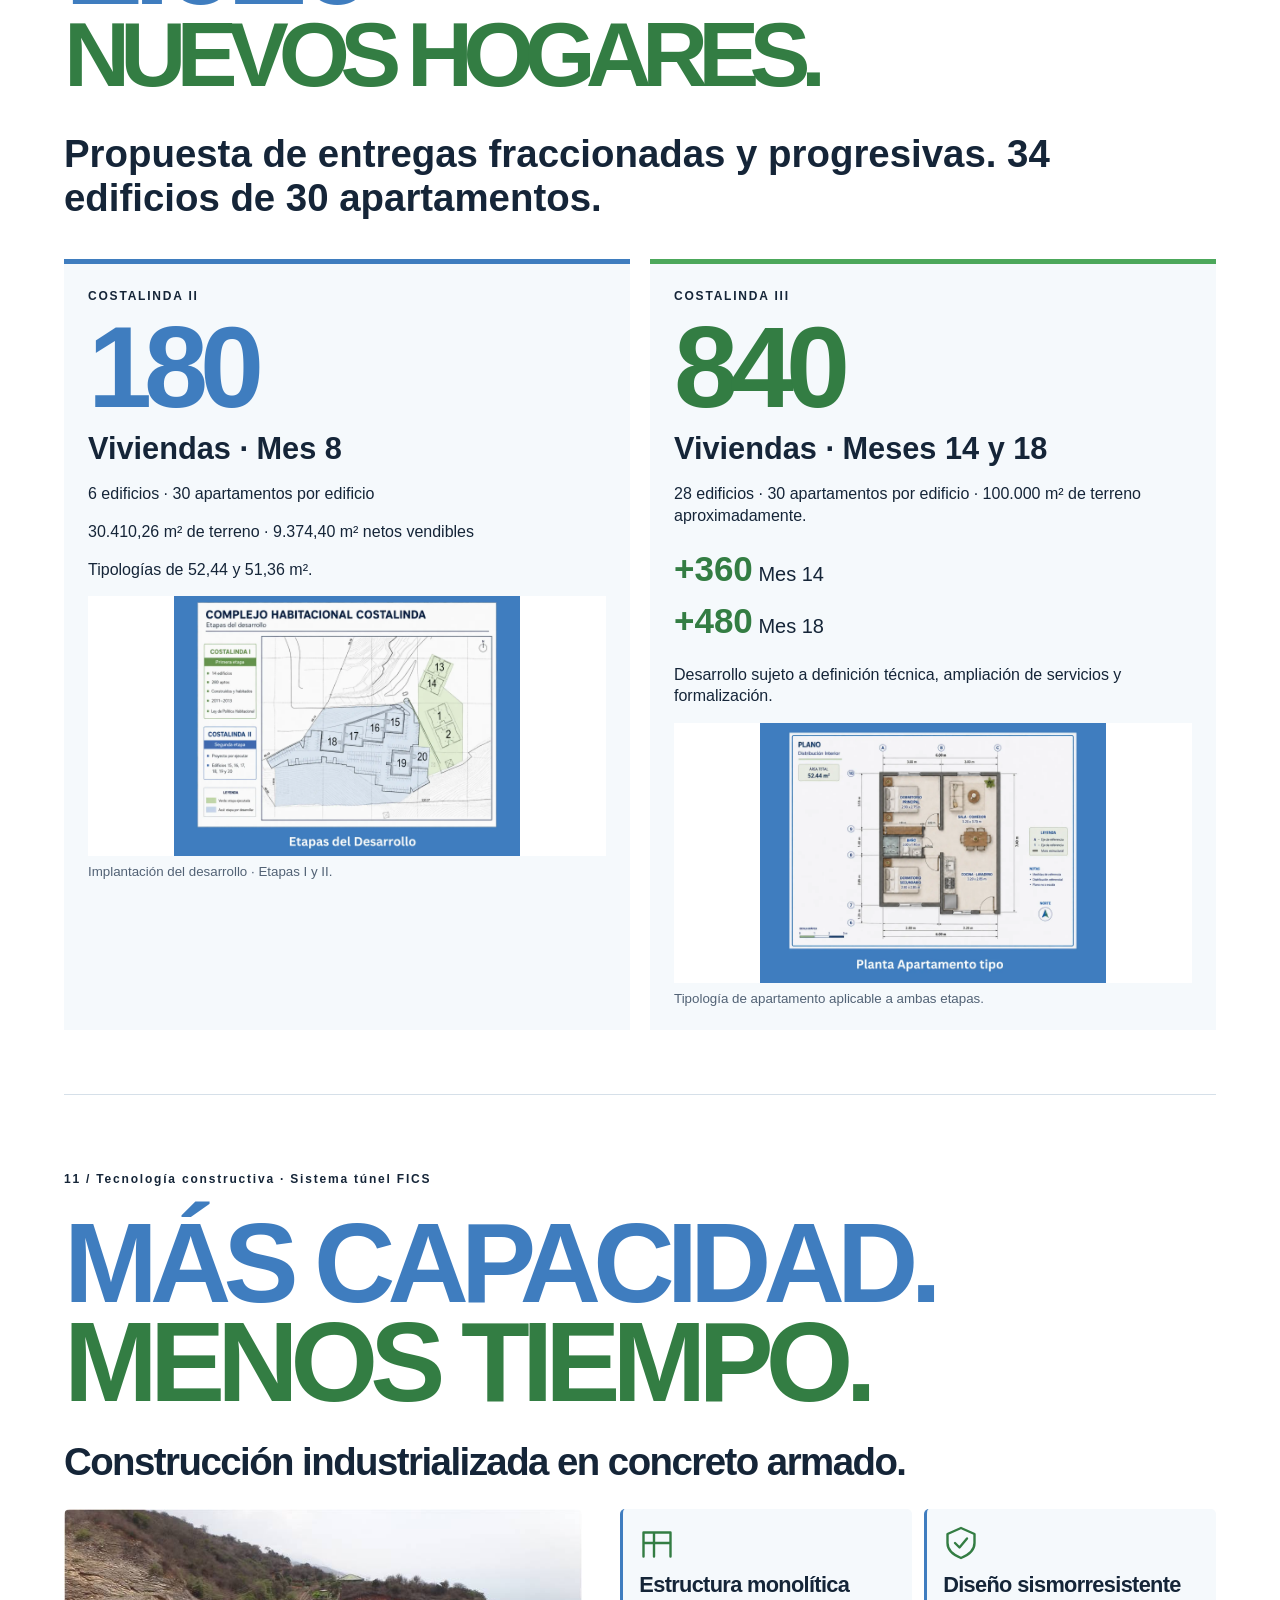
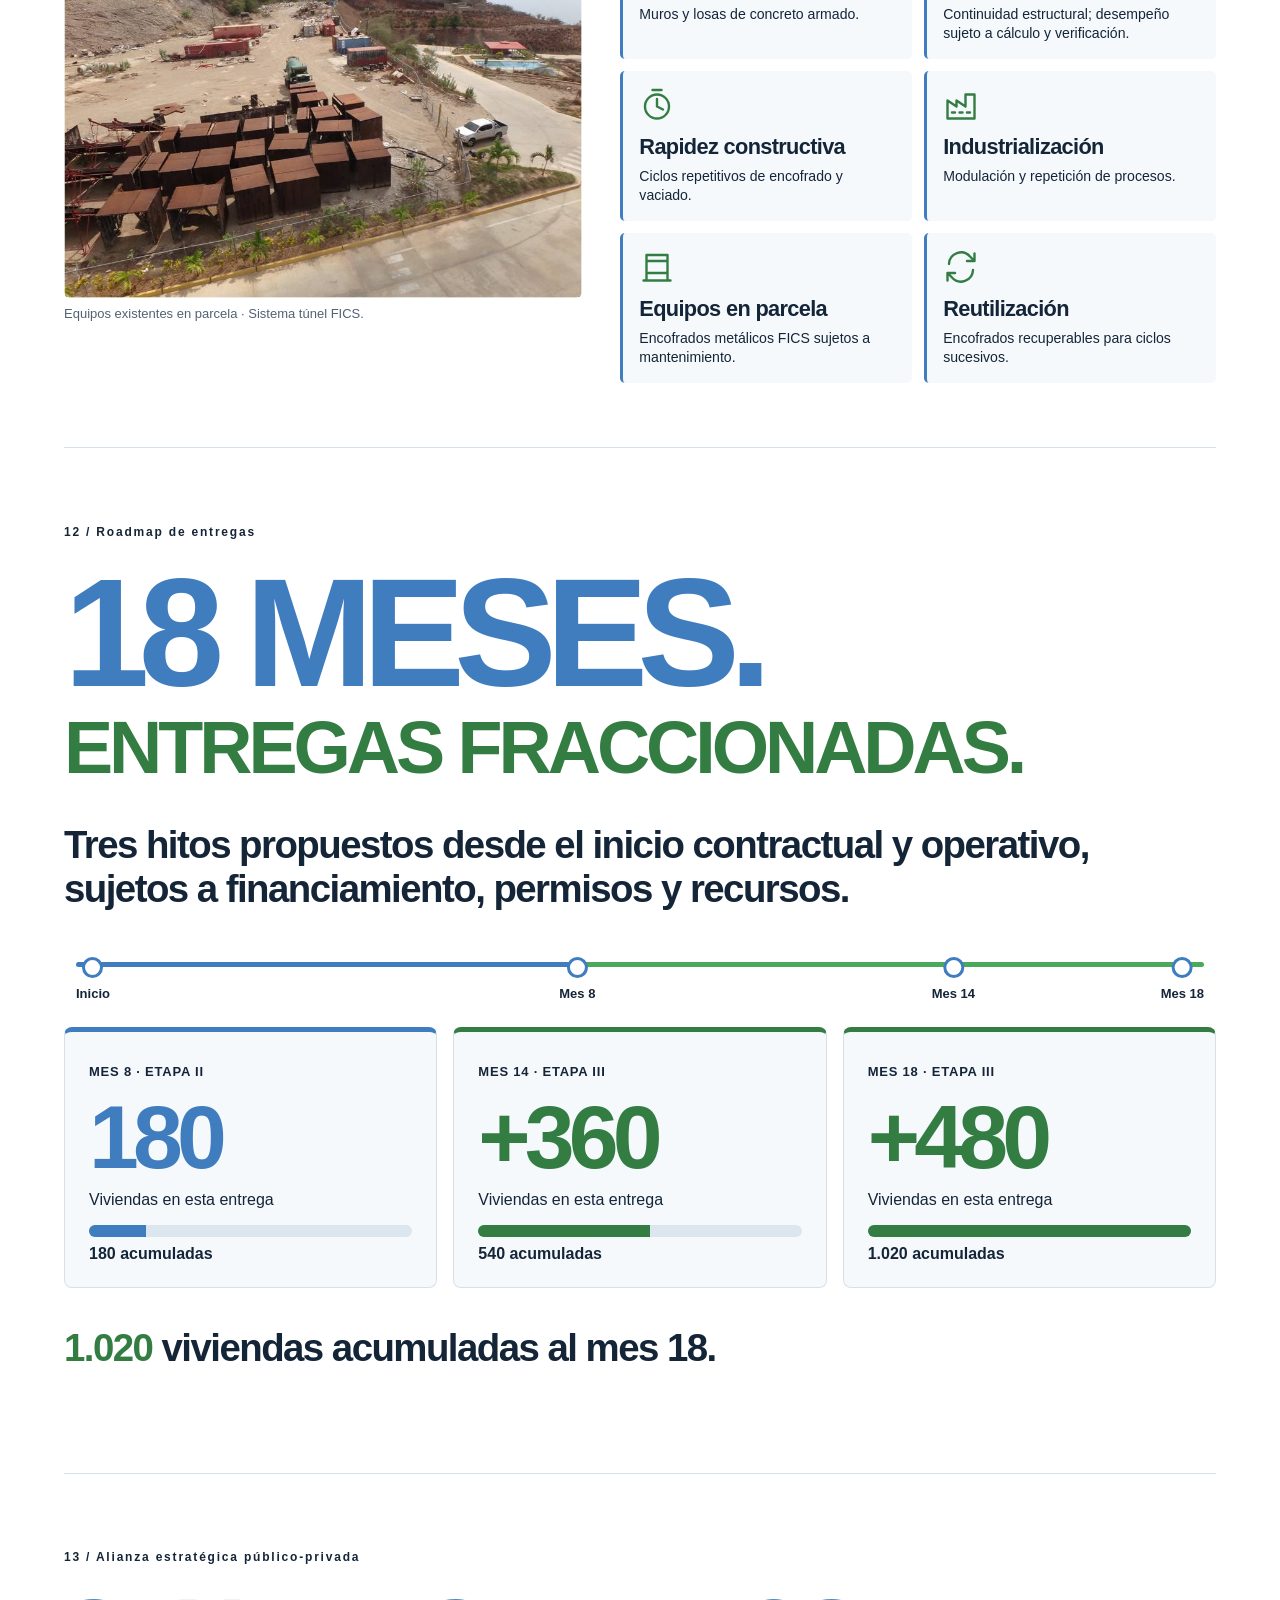
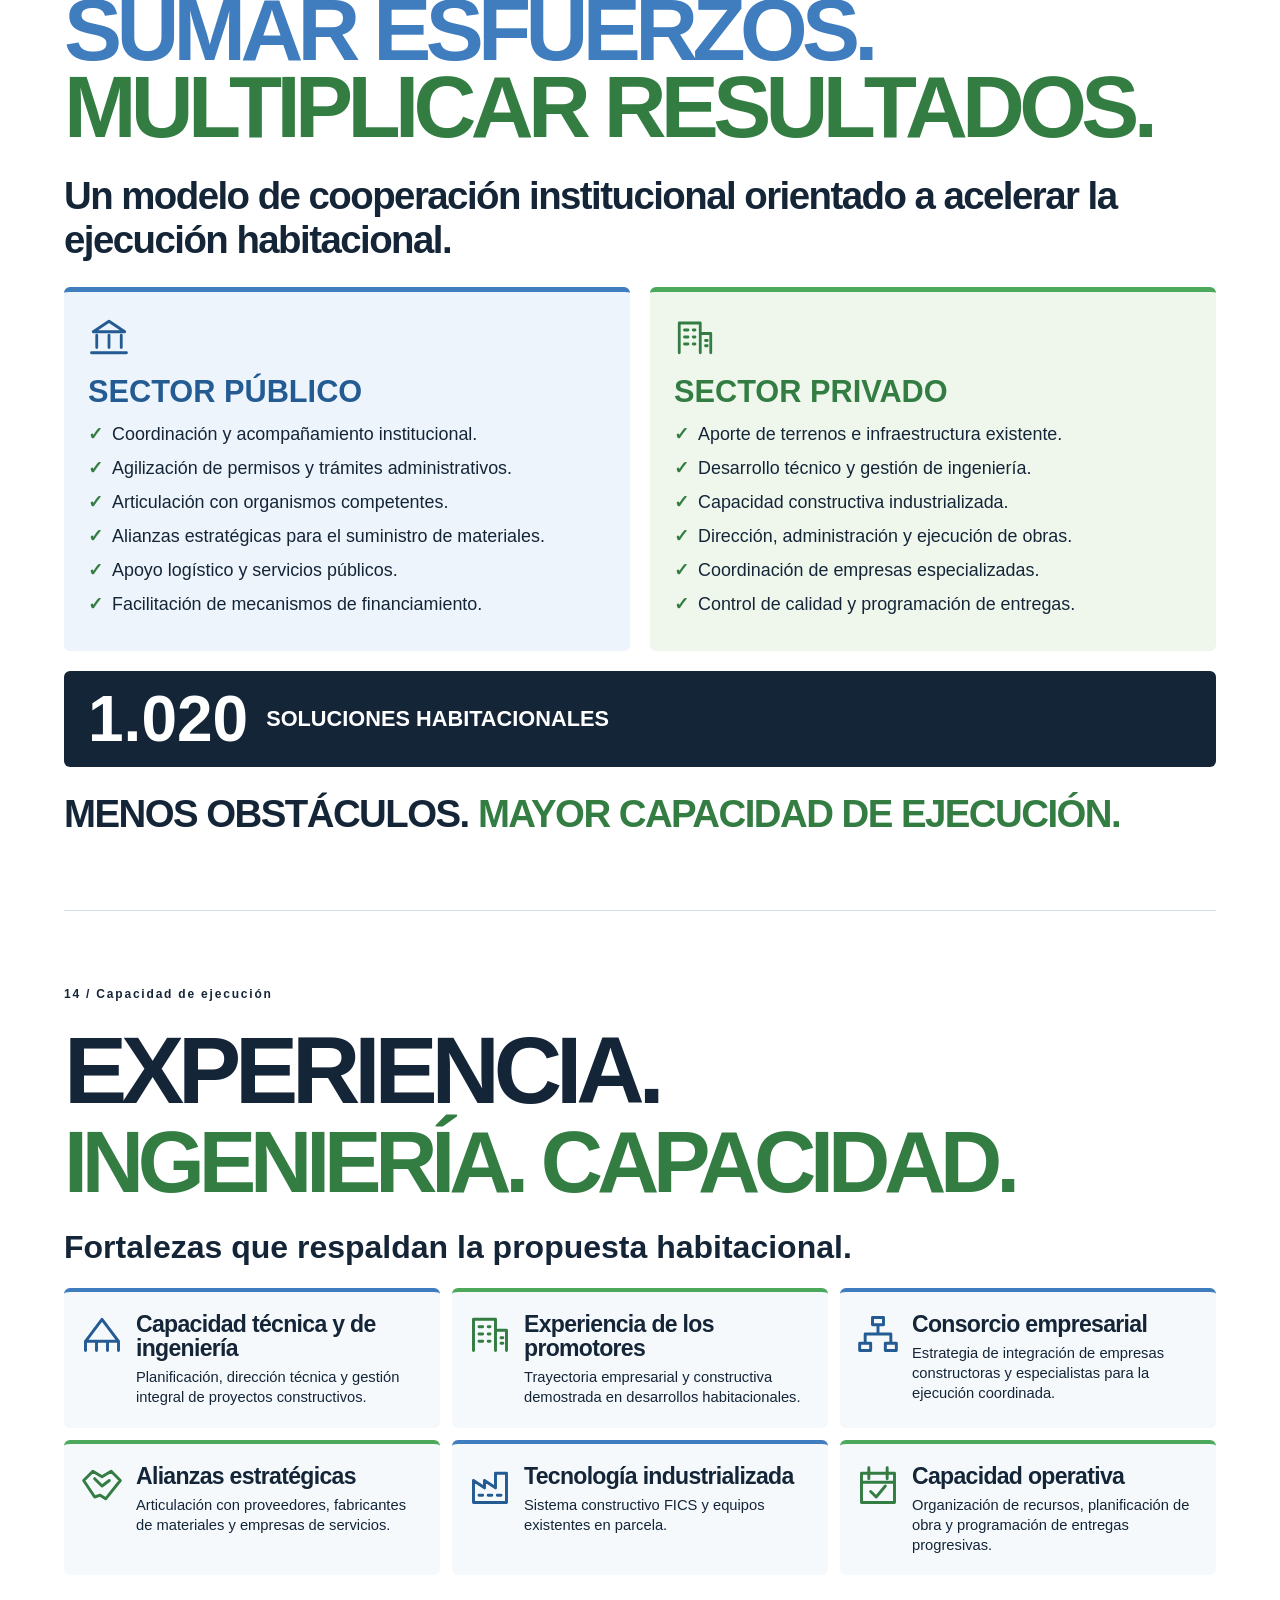
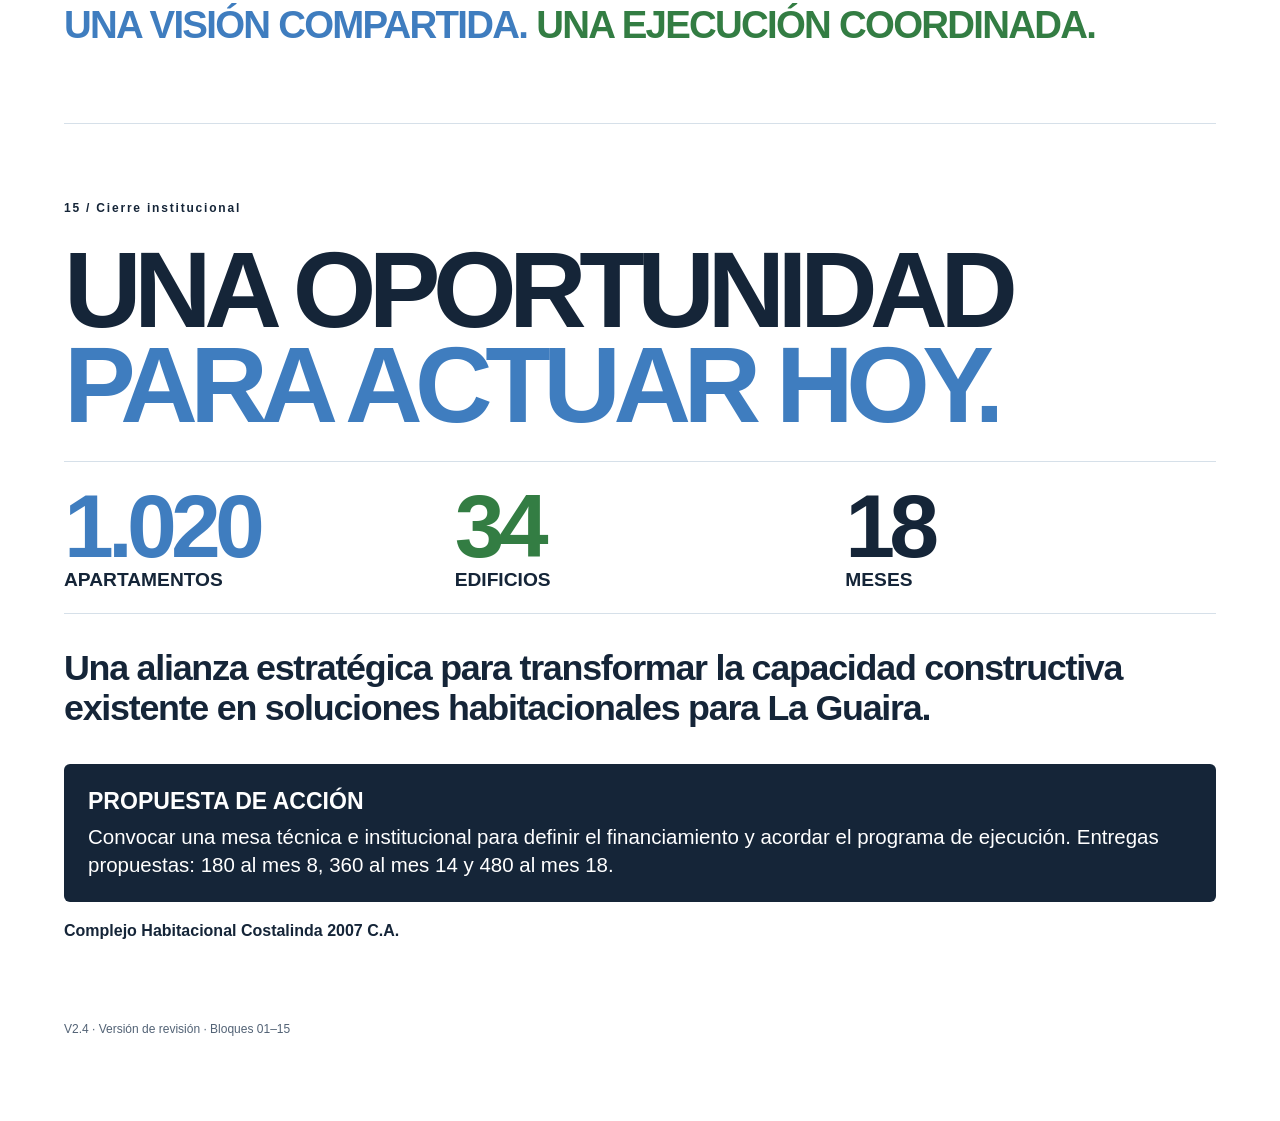
